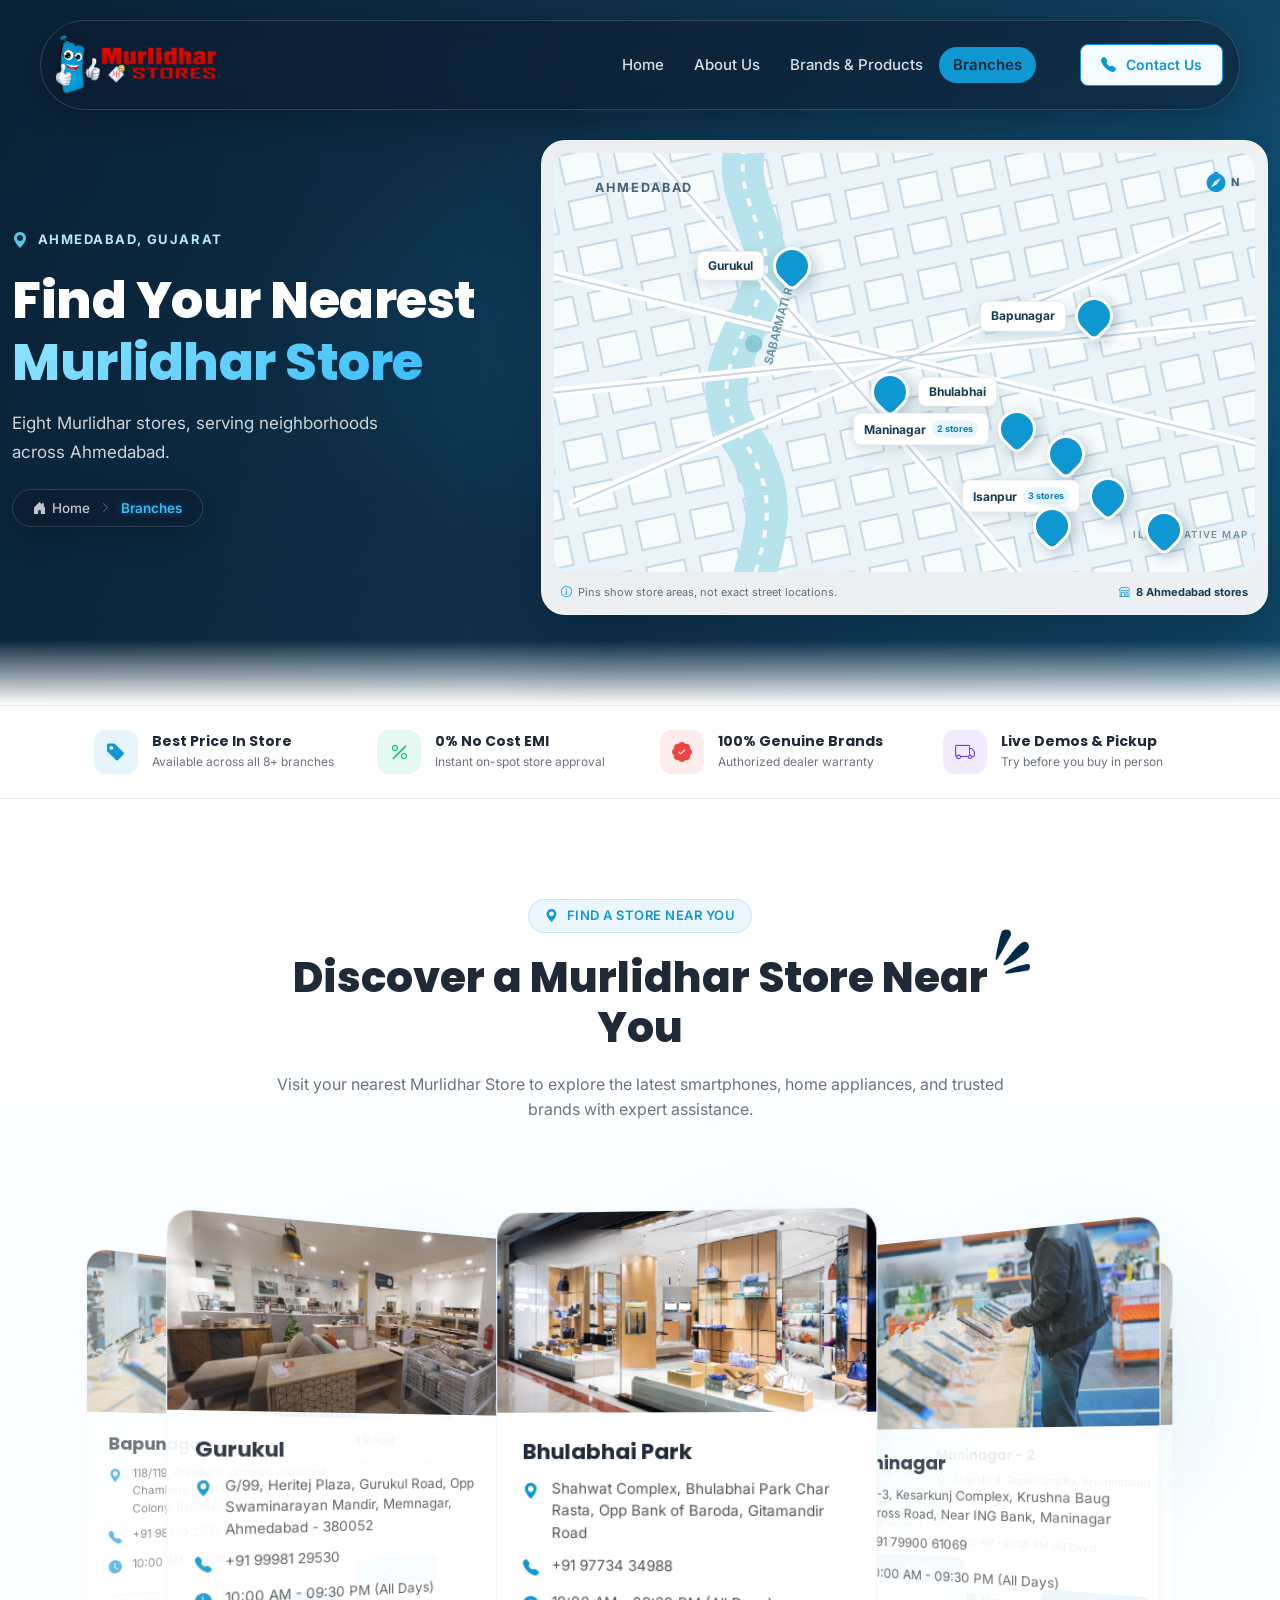
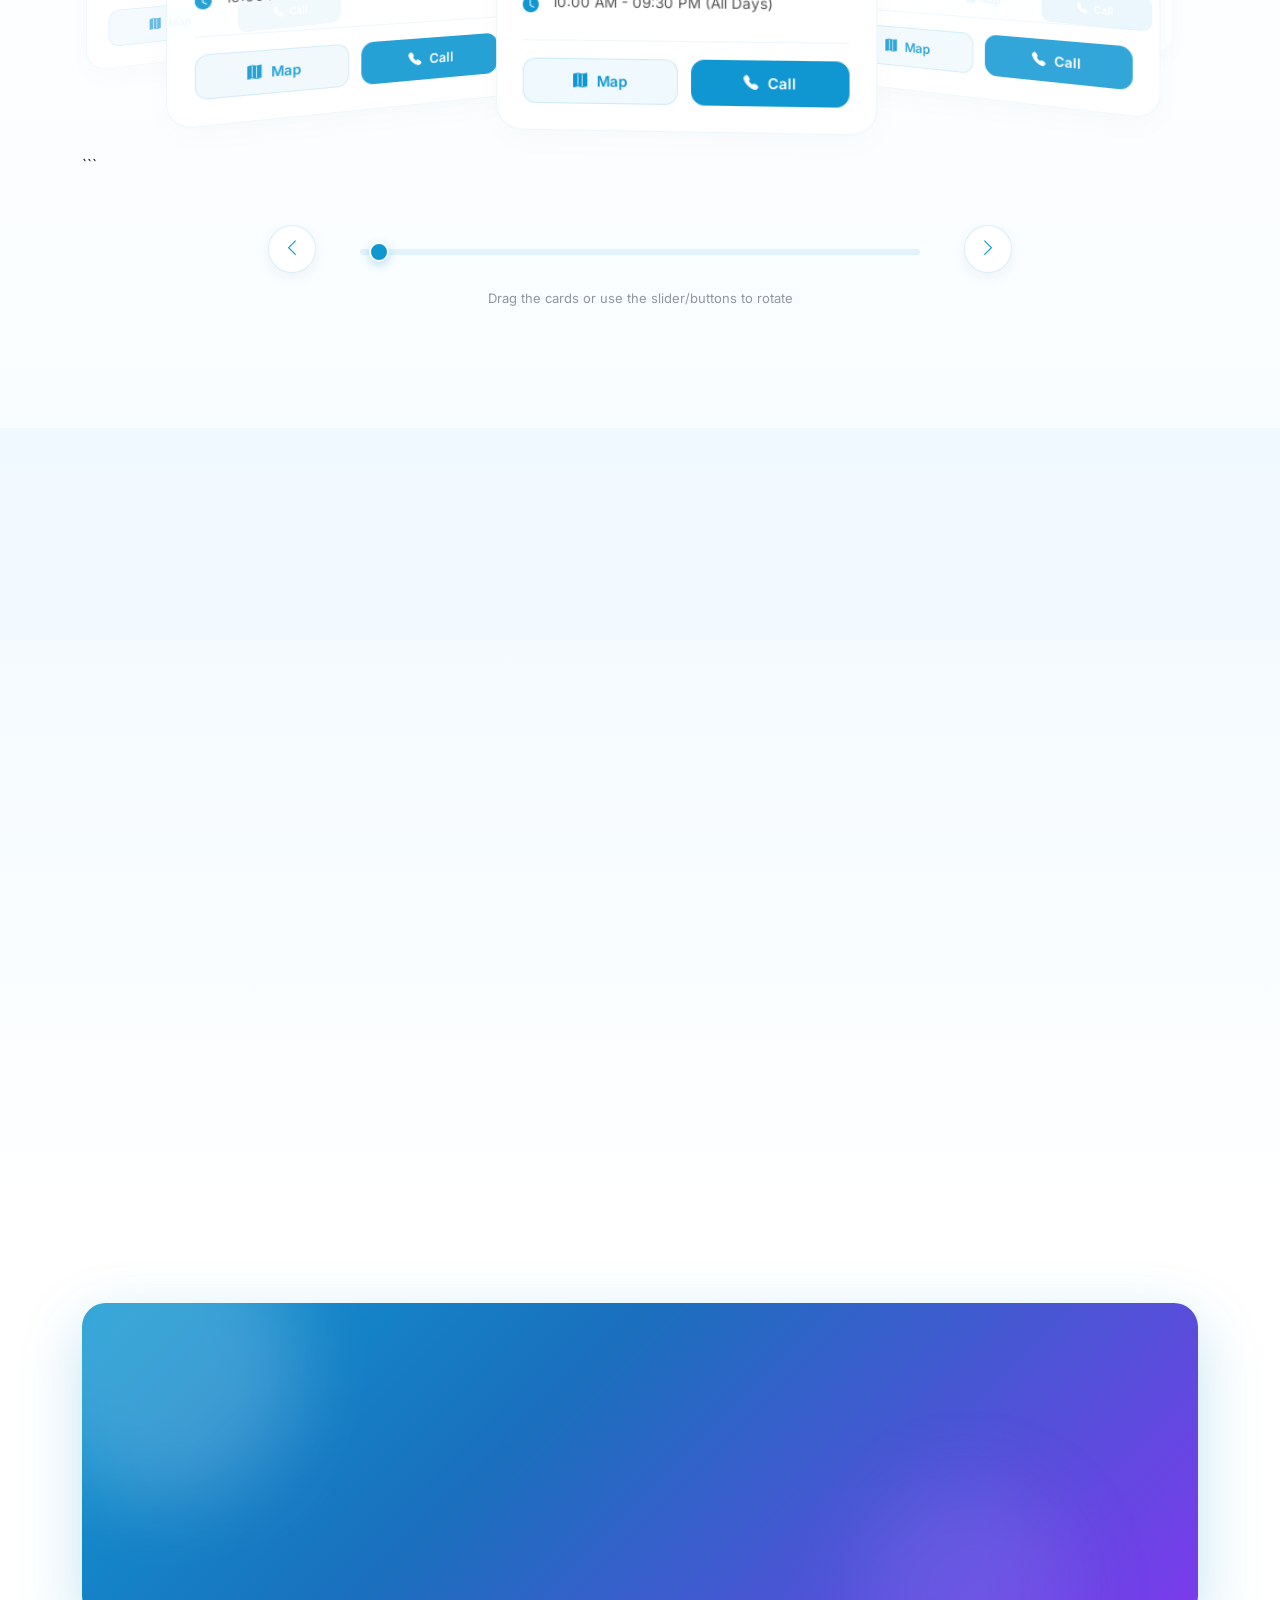
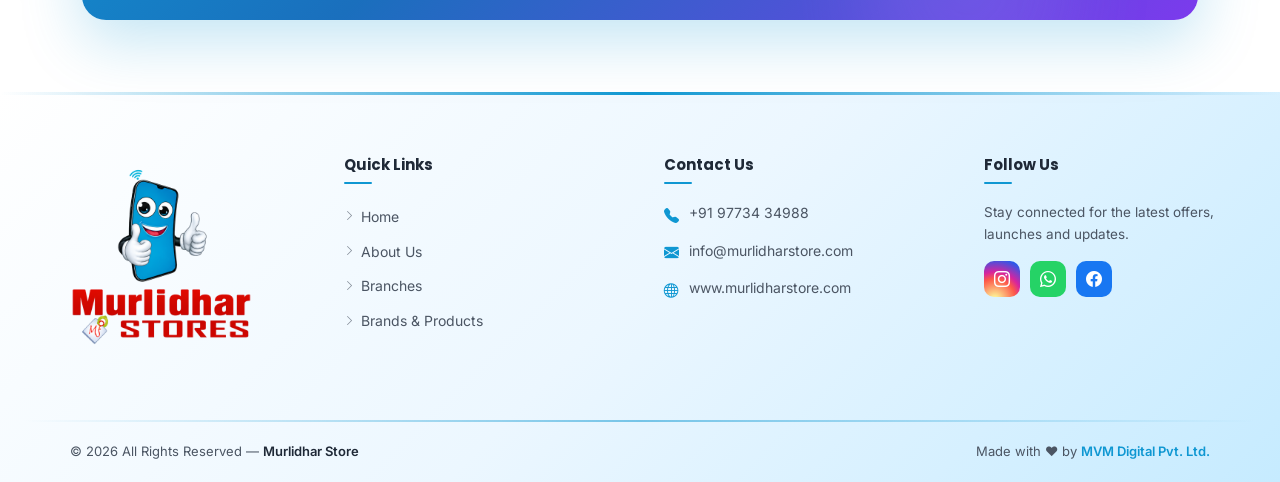
==== branches/index.html @ 2ed7b481 "first commit" ====
<!doctype html>
<html lang="en">

<head>
    <meta charset="UTF-8" />
    <meta name="viewport" content="width=device-width, initial-scale=1.0" />
    <title>Our Store Branches – Murlidhar Store</title>
    <!-- Favicon -->
    <link rel="icon" type="image/png" href="../assets/img/ms-favicon-s.png" />
    <!-- Bootstrap 5 CSS -->
    <link rel="stylesheet" href="https://cdn.jsdelivr.net/npm/bootstrap@5.3.3/dist/css/bootstrap.min.css" />
    <!-- Bootstrap Icons -->
    <link rel="stylesheet" href="https://cdn.jsdelivr.net/npm/bootstrap-icons@1.11.3/font/bootstrap-icons.min.css" />
    <!-- Google Fonts -->
    <link rel="preconnect" href="https://fonts.googleapis.com" />
    <link rel="preconnect" href="https://fonts.gstatic.com" crossorigin />
    <link rel="stylesheet"
        href="https://fonts.googleapis.com/css2?family=Inter:wght@400;500;600;700&family=Poppins:wght@600;700;800&display=swap" />
    <!-- Custom Styles -->
    <link rel="stylesheet" href="../assets/css/style.css" />
</head>

<body class="branches-page">
    <!-- ========================================================
        MAIN NAVIGATION
    ======================================================== -->
    <nav class="main-nav" aria-label="Main navigation">
        <div class="main-nav__pill">
            <div class="main-nav__inner">
                <!-- Logo -->
                <a class="main-nav__brand logo-fade-up" href="../home/index.html">
                    <img src="../assets/img/ms-logo-h-cbg.png" alt="Murlidhar Store" class="main-nav__logo" />
                </a>
                <!-- Hamburger toggle (mobile) -->
                <button class="main-nav__toggler" type="button" data-bs-toggle="collapse" data-bs-target="#mainNavMenu"
                    aria-controls="mainNavMenu" aria-expanded="false" aria-label="Toggle navigation">
                    <i class="bi bi-list"></i>
                </button>
                <!-- Nav Links + Button -->
                <div class="collapse navbar-collapse main-nav__collapse" id="mainNavMenu">
                    <ul class="navbar-nav main-nav__menu">
                        <li class="nav-item">
                            <a class="nav-link main-nav__link" href="../home/index.html">Home</a>
                        </li>
                        <li class="nav-item">
                            <a class="nav-link main-nav__link" href="../about-us/index.html">About Us</a>
                        </li>
                        <li class="nav-item">
                            <a class="nav-link main-nav__link" href="../brands-&-products/index.html">Brands &amp;
                                Products</a>
                        </li>
                        <li class="nav-item">
                            <a class="nav-link main-nav__link active" aria-current="page" href="index.html">Branches</a>
                        </li>
                    </ul>
                    <button class="ms-contact-btn" type="button" onclick="window.location.href='#contact-us'">
                        <i class="bi bi-telephone-fill ms-contact-btn__icon" aria-hidden="true"></i>
                        <span class="ms-contact-btn__text-wrap">
                            <span class="ms-contact-btn__text-default">Contact Us</span>
                            <span class="ms-contact-btn__text-hover">Call Now</span>
                        </span>
                    </button>
                </div>
            </div>
        </div>
    </nav>

    <main>
        <!-- ========================================================
             BRANCHES HERO WITH AHMEDABAD STORE-AREA MAP
        ======================================================== -->
        <section class="page-hero page-hero--branches">
            <div class="container page-hero__container">
                <div class="branches-hero-layout">
                    <div class="branches-hero__content">
                        <span class="branches-hero__eyebrow"><i class="bi bi-geo-alt-fill"></i> Ahmedabad, Gujarat</span>
                        <h1 class="page-hero__title anim-fade-up">
                            Find Your Nearest<br><span class="page-hero__title-highlight">Murlidhar Store</span>
                        </h1>
                        <p class="branches-hero__subtitle">
                            Eight Murlidhar stores, serving neighborhoods across Ahmedabad.
                        </p>
                        <nav aria-label="breadcrumb" class="page-hero__breadcrumb-nav anim-fade-up">
                            <ol class="page-hero__breadcrumb">
                                <li class="page-hero__breadcrumb-item">
                                    <a href="../home/index.html"><i class="bi bi-house-door-fill"></i> Home</a>
                                </li>
                                <li class="page-hero__breadcrumb-separator">
                                    <i class="bi bi-chevron-right"></i>
                                </li>
                                <li class="page-hero__breadcrumb-item active" aria-current="page">
                                    Branches
                                </li>
                            </ol>
                        </nav>
                    </div>

                    <figure class="branches-map" aria-labelledby="branches-map-caption">
                        <div class="branches-map__canvas">
                            <svg class="branches-map__art" viewBox="0 0 720 430" role="img"
                                aria-label="Illustrative street map of Ahmedabad with the Sabarmati River and Murlidhar store-area markers">
                                <defs>
                                    <pattern id="branches-map-blocks" width="56" height="48" patternUnits="userSpaceOnUse"
                                        patternTransform="rotate(-12)">
                                        <path d="M4 4h40v30H4z" fill="#fff" fill-opacity=".7"
                                            stroke="#bfd3e2" stroke-width="2" />
                                    </pattern>
                                </defs>
                                <rect width="720" height="430" rx="22" fill="#eaf4f8" />
                                <path d="M0 0h720v430H0z" fill="url(#branches-map-blocks)" opacity=".88" />
                                <path d="M201 -24c-28 75 36 106 11 168s-53 96-20 147 35 83 7 163"
                                    fill="none" stroke="#b7e3ec" stroke-width="43" />
                                <path d="M201 -24c-28 75 36 106 11 168s-53 96-20 147 35 83 7 163"
                                    fill="none" stroke="#fff" stroke-width="4" stroke-dasharray="8 10" />
                                <path d="M-18 120 743 306M20 360 684 72M93 -10l396 456M-20 248 740 170"
                                    fill="none" stroke="#fff" stroke-width="10" stroke-linecap="round" />
                                <path d="M-18 120 743 306M20 360 684 72M93 -10l396 456M-20 248 740 170"
                                    fill="none" stroke="#c7d8e4" stroke-width="2" stroke-linecap="round" />
                                <circle cx="205" cy="196" r="9" fill="#8bc9d6" />
                                <text x="42" y="40" fill="#42647a" font-size="13" font-weight="700"
                                    letter-spacing="2">AHMEDABAD</text>
                                <text x="224" y="218" fill="#5f94a2" font-size="12" font-weight="600"
                                    transform="rotate(-75 224 218)">SABARMATI RIVER</text>
                                <text x="595" y="395" fill="#7690a2" font-size="10" font-weight="600"
                                    letter-spacing="1.5">ILLUSTRATIVE MAP</text>
                            </svg>
                            <span class="branches-map__north" aria-hidden="true"><i class="bi bi-compass-fill"></i> N</span>

                            <a class="branches-map__marker branches-map__marker--label-left" href="#our-branches"
                                data-branch-index="7" style="--pin-x: 34%; --pin-y: 27%;"
                                aria-label="Gurukul area: view Murlidhar branch">
                                <span class="branches-map__pin"><i class="bi bi-shop-window-fill"></i></span>
                                <span class="branches-map__label">Gurukul</span>
                            </a>
                            <a class="branches-map__marker branches-map__marker--label-left" href="#our-branches"
                                data-branch-index="6" style="--pin-x: 77%; --pin-y: 39%;"
                                aria-label="Bapunagar area: view Murlidhar branch">
                                <span class="branches-map__pin"><i class="bi bi-shop-window-fill"></i></span>
                                <span class="branches-map__label">Bapunagar</span>
                            </a>
                            <a class="branches-map__marker" href="#our-branches" data-branch-index="0"
                                style="--pin-x: 48%; --pin-y: 57%;"
                                aria-label="Bhulabhai area: view Murlidhar branch">
                                <span class="branches-map__pin"><i class="bi bi-shop-window-fill"></i></span>
                                <span class="branches-map__label">Bhulabhai</span>
                            </a>
                            <a class="branches-map__marker branches-map__marker--label-left" href="#our-branches"
                                data-branch-index="1" style="--pin-x: 66%; --pin-y: 66%;"
                                aria-label="Maninagar - 2: view branch details">
                                <span class="branches-map__pin"><i class="bi bi-shop-window-fill"></i></span>
                                <span class="branches-map__label">Maninagar <b>2 stores</b></span>
                            </a>
                            <a class="branches-map__marker branches-map__marker--icon-only" href="#our-branches"
                                data-branch-index="2" style="--pin-x: 73%; --pin-y: 72%;"
                                aria-label="Maninagar - 1: view branch details">
                                <span class="branches-map__pin"><i class="bi bi-shop-window-fill"></i></span>
                                <span class="branches-map__label">Maninagar - 1</span>
                            </a>
                            <a class="branches-map__marker branches-map__marker--label-left" href="#our-branches"
                                data-branch-index="3" style="--pin-x: 79%; --pin-y: 82%;"
                                aria-label="Isanpur - 3: view branch details">
                                <span class="branches-map__pin"><i class="bi bi-shop-window-fill"></i></span>
                                <span class="branches-map__label">Isanpur <b>3 stores</b></span>
                            </a>
                            <a class="branches-map__marker branches-map__marker--icon-only" href="#our-branches"
                                data-branch-index="4" style="--pin-x: 71%; --pin-y: 89%;"
                                aria-label="Isanpur - 2: view branch details">
                                <span class="branches-map__pin"><i class="bi bi-shop-window-fill"></i></span>
                                <span class="branches-map__label">Isanpur - 2</span>
                            </a>
                            <a class="branches-map__marker branches-map__marker--icon-only" href="#our-branches"
                                data-branch-index="5" style="--pin-x: 87%; --pin-y: 90%;"
                                aria-label="Isanpur - 1: view branch details">
                                <span class="branches-map__pin"><i class="bi bi-shop-window-fill"></i></span>
                                <span class="branches-map__label">Isanpur - 1</span>
                            </a>
                        </div>
                        <figcaption class="branches-map__caption" id="branches-map-caption">
                            <span><i class="bi bi-info-circle"></i> Pins show store areas, not exact street locations.</span>
                            <span class="branches-map__count"><i class="bi bi-shop"></i> 8 Ahmedabad stores</span>
                        </figcaption>
                    </figure>
                </div>
            </div>
        </section>

        <!-- Kohinoor-style Trust & Store Advantage Bar -->
        <section class="ms-trust-bar" aria-label="Murlidhar Store Advantages">
            <div class="container">
                <div class="ms-trust-bar__grid">
                    <div class="ms-trust-bar__item">
                        <div class="ms-trust-bar__icon-wrap"><i class="bi bi-tag-fill"></i></div>
                        <div class="ms-trust-bar__content">
                            <h4 class="ms-trust-bar__title">Best Price In Store</h4>
                            <p class="ms-trust-bar__sub">Available across all 8+ branches</p>
                        </div>
                    </div>
                    <div class="ms-trust-bar__item">
                        <div class="ms-trust-bar__icon-wrap"><i class="bi bi-percent"></i></div>
                        <div class="ms-trust-bar__content">
                            <h4 class="ms-trust-bar__title">0% No Cost EMI</h4>
                            <p class="ms-trust-bar__sub">Instant on-spot store approval</p>
                        </div>
                    </div>
                    <div class="ms-trust-bar__item">
                        <div class="ms-trust-bar__icon-wrap"><i class="bi bi-patch-check-fill"></i></div>
                        <div class="ms-trust-bar__content">
                            <h4 class="ms-trust-bar__title">100% Genuine Brands</h4>
                            <p class="ms-trust-bar__sub">Authorized dealer warranty</p>
                        </div>
                    </div>
                    <div class="ms-trust-bar__item">
                        <div class="ms-trust-bar__icon-wrap"><i class="bi bi-truck"></i></div>
                        <div class="ms-trust-bar__content">
                            <h4 class="ms-trust-bar__title">Live Demos &amp; Pickup</h4>
                            <p class="ms-trust-bar__sub">Try before you buy in person</p>
                        </div>
                    </div>
                </div>
            </div>
        </section>

        <!-- ========================================================
             BRANCHES LIST SHOWCASE SECTION
        ======================================================== -->
        <section class="branches-section" id="our-branches">
            <div class="container">
                <!-- Section Header -->
                <div class="branches-header anim-fade-up">
                    <span class="branches-header__badge">
                        <i class="bi bi-geo-alt-fill"></i>
                        Find a Store Near You
                    </span>
                    <h2 class="branches-header__title">
                        Discover a Murlidhar Store Near You
                        <img src="../assets/img/bang-element.png" alt="" class="branches-header__title-decor" />
                    </h2>
                    <p class="branches-header__subtitle">
                        Visit your nearest Murlidhar Store to explore the latest smartphones, home appliances, and
                        trusted brands with expert assistance.
                    </p>
                </div>

                <!-- 3D Curved Carousel Container -->
                
<div class="portfolio-3d-carousel-container">
    <div class="portfolio-3d-carousel-track">

        <!-- Branch 1: Bhulabhai Park -->
        <div class="portfolio-3d-card"
             data-url="https://www.google.com/maps/search/?api=1&query=Shahwat+Complex+Bhulabhai+Park+Char+Rasta+Opp+Bank+of+Baroda+Gitamandir+Road+Ahmedabad">

            <div class="portfolio-3d-card__glow"></div>
            <div class="branch-card">
                <div class="branch-card__img-wrap">
                    <span class="branch-card__badge">Main Showroom</span>
                    <img src="../assets/img/store1.png"
                         alt="Bhulabhai Park Store"
                         class="branch-card__img" loading="lazy">
                </div>

                <div class="branch-card__content">
                    <h3 class="branch-card__title">Bhulabhai Park</h3>

                    <div class="branch-card__details">
                        <div class="branch-card__detail-item">
                            <i class="bi bi-geo-alt-fill"></i>
                            <span>Shahwat Complex, Bhulabhai Park Char Rasta, Opp Bank of Baroda, Gitamandir Road</span>
                        </div>
                        <div class="branch-card__detail-item">
                            <i class="bi bi-telephone-fill"></i>
                            <span>+91 97734 34988
                            </span>
                        </div>
                        <div class="branch-card__detail-item">
                            <i class="bi bi-clock-fill"></i>
                            <span>10:00 AM - 09:30 PM (All Days)</span>
                        </div>
                    </div>

                    <div class="branch-card__actions">
                        <a href="https://www.google.com/maps/search/?api=1&query=Shahwat+Complex+Bhulabhai+Park+Char+Rasta+Opp+Bank+of+Baroda+Gitamandir+Road+Ahmedabad"
                           target="_blank" rel="noopener"
                           class="branch-card__btn branch-card__btn--secondary">
                            <i class="bi bi-map-fill"></i> Map
                        </a>
                        <a href="tel:+91977343988"
                           class="branch-card__btn branch-card__btn--primary">
                            <i class="bi bi-telephone-fill"></i> Call
                        </a>
                    </div>
                </div>
            </div>
        </div>

        <!-- Branch 2: Maninagar -->
        <div class="portfolio-3d-card"
             data-url="https://www.google.com/maps/search/?api=1&query=G-3+Kesarkunj+Complex+Krushna+Baug+Cross+Road+Near+ING+Bank+Maninagar+Ahmedabad">

            <div class="portfolio-3d-card__glow"></div>
            <div class="branch-card">
                <div class="branch-card__img-wrap">
                    <span class="branch-card__badge">Experience Center</span>
                    <img src="../assets/img/store2.png"
                         alt="Maninagar Store"
                         class="branch-card__img" loading="lazy">
                </div>

                <div class="branch-card__content">
                    <h3 class="branch-card__title">Maninagar</h3>

                    <div class="branch-card__details">
                        <div class="branch-card__detail-item">
                            <i class="bi bi-geo-alt-fill"></i>
                            <span>G-3, Kesarkunj Complex, Krushna Baug Cross Road, Near ING Bank, Maninagar</span>
                        </div>
                        <div class="branch-card__detail-item">
                            <i class="bi bi-telephone-fill"></i>
                            <span>+91 79900 61069</span>
                        </div>
                        <div class="branch-card__detail-item">
                            <i class="bi bi-clock-fill"></i>
                            <span>10:00 AM - 09:30 PM (All Days)</span>
                        </div>
                    </div>

                    <div class="branch-card__actions">
                        <a href="https://www.google.com/maps/search/?api=1&query=G-3+Kesarkunj+Complex+Krushna+Baug+Cross+Road+Near+ING+Bank+Maninagar+Ahmedabad"
                           target="_blank" rel="noopener"
                           class="branch-card__btn branch-card__btn--secondary">
                            <i class="bi bi-map-fill"></i> Map
                        </a>
                        <a href="tel:+917990061069"
                           class="branch-card__btn branch-card__btn--primary">
                            <i class="bi bi-telephone-fill"></i> Call
                        </a>
                    </div>
                </div>
            </div>
        </div>

        <!-- Branch 3: Maninagar 2 -->
        <div class="portfolio-3d-card"
             data-url="https://www.google.com/maps/search/?api=1&query=Shop+No+4+Gopal+Complex+Krushnabaug+Char+Rasta+Amaninagar+Ahmedabad">

            <div class="portfolio-3d-card__glow"></div>
            <div class="branch-card">
                <div class="branch-card__img-wrap">
                    <span class="branch-card__badge">Smart Lounge</span>
                    <img src="../assets/img/store3.png"
                         alt="Maninagar 2 Store"
                         class="branch-card__img" loading="lazy">
                </div>

                <div class="branch-card__content">
                    <h3 class="branch-card__title">Maninagar - 2</h3>

                    <div class="branch-card__details">
                        <div class="branch-card__detail-item">
                            <i class="bi bi-geo-alt-fill"></i>
                            <span>Shop No. 4, Gopal Complex, Krushnabaug Char Rasta, Amaninagar</span>
                        </div>
                        <div class="branch-card__detail-item">
                            <i class="bi bi-telephone-fill"></i>
                            <span>+91 79900 61069</span>
                        </div>
                        <div class="branch-card__detail-item">
                            <i class="bi bi-clock-fill"></i>
                            <span>10:00 AM - 09:30 PM (All Days)</span>
                        </div>
                    </div>

                    <div class="branch-card__actions">
                        <a href="https://www.google.com/maps/search/?api=1&query=Shop+No+4+Gopal+Complex+Krushnabaug+Char+Rasta+Amaninagar+Ahmedabad"
                           target="_blank" rel="noopener"
                           class="branch-card__btn branch-card__btn--secondary">
                            <i class="bi bi-map-fill"></i> Map
                        </a>
                        <a href="tel:+917990061069"
                           class="branch-card__btn branch-card__btn--primary">
                            <i class="bi bi-telephone-fill"></i> Call
                        </a>
                    </div>
                </div>
            </div>
        </div>

        <!-- Branch 4: Isanpur -->
        <div class="portfolio-3d-card"
             data-url="https://www.google.com/maps/search/?api=1&query=U-G1%2F2+Sun+Complex+Opp+Lotus+School+Viratnagar+Bus+Stop+Govindvadi+Isanpur+Ahmedabad">

            <div class="portfolio-3d-card__glow"></div>
            <div class="branch-card">
                <div class="branch-card__img-wrap">
                    <span class="branch-card__badge">Mega Showroom</span>
                    <img src="../assets/img/store4.png"
                         alt="Isanpur Store"
                         class="branch-card__img" loading="lazy">
                </div>

                <div class="branch-card__content">
                    <h3 class="branch-card__title">Isanpur</h3>

                    <div class="branch-card__details">
                        <div class="branch-card__detail-item">
                            <i class="bi bi-geo-alt-fill"></i>
                            <span>U-G1/2, Sun Complex, Opp Lotus School, Viratnagar Bus Stop, Near Govindvadi, Isanpur</span>
                        </div>
                        <div class="branch-card__detail-item">
                            <i class="bi bi-telephone-fill"></i>
                            <span>+91 98982 31888</span>
                        </div>
                        <div class="branch-card__detail-item">
                            <i class="bi bi-clock-fill"></i>
                            <span>10:00 AM - 09:30 PM (All Days)</span>
                        </div>
                    </div>

                    <div class="branch-card__actions">
                        <a href="https://www.google.com/maps/search/?api=1&query=U-G1%2F2+Sun+Complex+Opp+Lotus+School+Viratnagar+Bus+Stop+Govindvadi+Isanpur+Ahmedabad"
                           target="_blank" rel="noopener"
                           class="branch-card__btn branch-card__btn--secondary">
                            <i class="bi bi-map-fill"></i> Map
                        </a>
                        <a href="tel:+919898231888"
                           class="branch-card__btn branch-card__btn--primary">
                            <i class="bi bi-telephone-fill"></i> Call
                        </a>
                    </div>
                </div>
            </div>
        </div>

        <!-- Branch 5: Isanpur 2 -->
        <div class="portfolio-3d-card"
             data-url="https://www.google.com/maps/search/?api=1&query=2-3+Shree+Radha+Krishna+Co-Op+Housing+Society+Opp+Isanpur+Post+Office+Isanpur+Ahmedabad">

            <div class="portfolio-3d-card__glow"></div>
            <div class="branch-card">
                <div class="branch-card__img-wrap">
                    <span class="branch-card__badge">Appliance Zone</span>
                    <img src="../assets/img/store5.png"
                         alt="Isanpur 2 Store"
                         class="branch-card__img" loading="lazy">
                </div>

                <div class="branch-card__content">
                    <h3 class="branch-card__title">Isanpur - 2</h3>

                    <div class="branch-card__details">
                        <div class="branch-card__detail-item">
                            <i class="bi bi-geo-alt-fill"></i>
                            <span>2-3, Shree Radha Krishna Co-Op. Housing Society Ltd., Opp Isanpur Post Office, Isanpur</span>
                        </div>
                        <div class="branch-card__detail-item">
                            <i class="bi bi-telephone-fill"></i>
                            <span>+91 82005 18087</span>
                        </div>
                        <div class="branch-card__detail-item">
                            <i class="bi bi-clock-fill"></i>
                            <span>10:00 AM - 09:30 PM (All Days)</span>
                        </div>
                    </div>

                    <div class="branch-card__actions">
                        <a href="https://www.google.com/maps/search/?api=1&query=2-3+Shree+Radha+Krishna+Co-Op+Housing+Society+Opp+Isanpur+Post+Office+Isanpur+Ahmedabad"
                           target="_blank" rel="noopener"
                           class="branch-card__btn branch-card__btn--secondary">
                            <i class="bi bi-map-fill"></i> Map
                        </a>
                        <a href="tel:+918200518087"
                           class="branch-card__btn branch-card__btn--primary">
                            <i class="bi bi-telephone-fill"></i> Call
                        </a>
                    </div>
                </div>
            </div>
        </div>

        <!-- Branch 6: Isanpur Vatva Road -->
        <div class="portfolio-3d-card"
             data-url="https://www.google.com/maps/search/?api=1&query=Dharambhumi+Shopping+Center+2-4+New+Vatva+Road+Jethabhai+Vav+Isanpur+Ahmedabad+382443">

            <div class="portfolio-3d-card__glow"></div>
            <div class="branch-card">
                <div class="branch-card__img-wrap">
                    <span class="branch-card__badge">Smart Showroom</span>
                    <img src="../assets/img/store1.png"
                         alt="Isanpur Vatva Road Store"
                         class="branch-card__img" loading="lazy">
                </div>

                <div class="branch-card__content">
                    <h3 class="branch-card__title">Isanpur - Vatva Road</h3>

                    <div class="branch-card__details">
                        <div class="branch-card__detail-item">
                            <i class="bi bi-geo-alt-fill"></i>
                            <span>Dharambhumi Shopping Center, 2-4 New Vatva Road, Jethabhai Vav, Isanpur, Ahmedabad - 382443</span>
                        </div>
                        <div class="branch-card__detail-item">
                            <i class="bi bi-telephone-fill"></i>
                            <span>+91 82005 21248</span>
                        </div>
                        <div class="branch-card__detail-item">
                            <i class="bi bi-clock-fill"></i>
                            <span>10:00 AM - 09:30 PM (All Days)</span>
                        </div>
                    </div>

                    <div class="branch-card__actions">
                        <a href="https://www.google.com/maps/search/?api=1&query=Dharambhumi+Shopping+Center+2-4+New+Vatva+Road+Jethabhai+Vav+Isanpur+Ahmedabad+382443"
                           target="_blank" rel="noopener"
                           class="branch-card__btn branch-card__btn--secondary">
                            <i class="bi bi-map-fill"></i> Map
                        </a>
                        <a href="tel:+918200521248"
                           class="branch-card__btn branch-card__btn--primary">
                            <i class="bi bi-telephone-fill"></i> Call
                        </a>
                    </div>
                </div>
            </div>
        </div>

        <!-- Branch 7: Bapunagar -->
        <div class="portfolio-3d-card"
             data-url="https://www.google.com/maps/search/?api=1&query=118%2F119+Prarthana+Complex+Opp+Dinesh+Chambers+Near+Kakadiya+Hospital+India+Colony+Bapunagar+Ahmedabad">

            <div class="portfolio-3d-card__glow"></div>
            <div class="branch-card">
                <div class="branch-card__img-wrap">
                    <span class="branch-card__badge">Premium Center</span>
                    <img src="../assets/img/store2.png"
                         alt="Bapunagar Store"
                         class="branch-card__img" loading="lazy">
                </div>

                <div class="branch-card__content">
                    <h3 class="branch-card__title">Bapunagar</h3>

                    <div class="branch-card__details">
                        <div class="branch-card__detail-item">
                            <i class="bi bi-geo-alt-fill"></i>
                            <span>118/119, Prarthana Complex, Opp Dinesh Chambers, Near Kakadiya Hospital, India Colony, Bapunagar, Ahmedabad</span>
                        </div>
                        <div class="branch-card__detail-item">
                            <i class="bi bi-telephone-fill"></i>
                            <span>+91 98980 21919</span>
                        </div>
                        <div class="branch-card__detail-item">
                            <i class="bi bi-clock-fill"></i>
                            <span>10:00 AM - 09:30 PM (All Days)</span>
                        </div>
                    </div>

                    <div class="branch-card__actions">
                        <a href="https://www.google.com/maps/search/?api=1&query=118%2F119+Prarthana+Complex+Opp+Dinesh+Chambers+Near+Kakadiya+Hospital+India+Colony+Bapunagar+Ahmedabad"
                           target="_blank" rel="noopener"
                           class="branch-card__btn branch-card__btn--secondary">
                            <i class="bi bi-map-fill"></i> Map
                        </a>
                        <a href="tel:+919898021919"
                           class="branch-card__btn branch-card__btn--primary">
                            <i class="bi bi-telephone-fill"></i> Call
                        </a>
                    </div>
                </div>
            </div>
        </div>

        <!-- Branch 8: Gurukul -->
        <div class="portfolio-3d-card"
             data-url="https://www.google.com/maps/search/?api=1&query=G%2F99+Heritej+Plaza+Gurukul+Road+Opp+Swaminarayan+Mandir+Memnagar+Ahmedabad+380052">

            <div class="portfolio-3d-card__glow"></div>
            <div class="branch-card">
                <div class="branch-card__img-wrap">
                    <span class="branch-card__badge">Digital Zone</span>
                    <img src="../assets/img/store3.png"
                         alt="Gurukul Store"
                         class="branch-card__img" loading="lazy">
                </div>

                <div class="branch-card__content">
                    <h3 class="branch-card__title">Gurukul</h3>

                    <div class="branch-card__details">
                        <div class="branch-card__detail-item">
                            <i class="bi bi-geo-alt-fill"></i>
                            <span>G/99, Heritej Plaza, Gurukul Road, Opp Swaminarayan Mandir, Memnagar, Ahmedabad - 380052</span>
                        </div>
                        <div class="branch-card__detail-item">
                            <i class="bi bi-telephone-fill"></i>
                            <span>+91 99981 29530</span>
                        </div>
                        <div class="branch-card__detail-item">
                            <i class="bi bi-clock-fill"></i>
                            <span>10:00 AM - 09:30 PM (All Days)</span>
                        </div>
                    </div>

                    <div class="branch-card__actions">
                        <a href="https://www.google.com/maps/search/?api=1&query=G%2F99+Heritej+Plaza+Gurukul+Road+Opp+Swaminarayan+Mandir+Memnagar+Ahmedabad+380052"
                           target="_blank" rel="noopener"
                           class="branch-card__btn branch-card__btn--secondary">
                            <i class="bi bi-map-fill"></i> Map
                        </a>
                        <a href="tel:+919998129530"
                           class="branch-card__btn branch-card__btn--primary">
                            <i class="bi bi-telephone-fill"></i> Call
                        </a>
                    </div>
                </div>
            </div>
        </div>

    </div>
</div>
```

                <!-- Carousel Controls -->
                <div class="portfolio-3d-controls mt-5 animate-fade-in-up">
                    <div class="d-flex align-items-center justify-content-center gap-4 w-100 px-3">
                        <button class="portfolio-3d-nav-btn" id="prevBtn" aria-label="Previous Branch">
                            <i class="bi bi-chevron-left"></i>
                        </button>
                        <div class="portfolio-3d-slider-wrapper flex-grow-1">
                            <input type="range" class="portfolio-3d-slider" id="angleSlider" min="0" max="360"
                                value="0">
                        </div>
                        <button class="portfolio-3d-nav-btn" id="nextBtn" aria-label="Next Branch">
                            <i class="bi bi-chevron-right"></i>
                        </button>
                    </div>
                    <span class="text-secondary small opacity-75 mt-3 d-block text-center"
                        style="font-family: var(--ms-font-body); font-size: 13px;">Drag the cards or use the
                        slider/buttons to rotate</span>
                </div>
            </div>
        </section>

        <!-- ========================================================
             CONTACT & INQUIRY SECTION
        ======================================================== -->
        <section class="inquiry-section" id="contact-us">
            <div class="container">
                <div class="row g-5 align-items-center">
                    <!-- Left: Contact Information -->
                    <div class="col-lg-6 anim-fade-left">
                        <div class="inquiry-section__info">
                            <span class="inquiry-section__badge">
                                <i class="bi bi-envelope-fill"></i> Get in Touch
                            </span>
                            <h2 class="inquiry-section__title">
                                Have any Questions? <br>
                                <span class="inquiry-section__title-highlight">We are here to help!</span>
                            </h2>
                            <p class="inquiry-section__desc">
                                Whether you're looking for product availability, special discounts, or need technical
                                guidance, feel free to drop us a message. Our retail experts will reach out to you
                                shortly.
                            </p>

                            <!-- Info Cards -->
                            <div class="inquiry-section__cards-list">
                                <!-- Phone Call Card -->
                                <a href="tel:+919999999999" class="inquiry-card">
                                    <div class="inquiry-card__icon-wrap">
                                        <i class="bi bi-telephone-fill"></i>
                                    </div>
                                    <div class="inquiry-card__content">
                                        <span class="inquiry-card__label">Call Customer Support</span>
                                        <span class="inquiry-card__value">+91 97734 34988</span>
                                    </div>
                                    <div class="inquiry-card__arrow">
                                        <i class="bi bi-arrow-right"></i>
                                    </div>
                                </a>

                                <!-- Email Card -->
                                <a href="mailto:support@murlidharstore.com" class="inquiry-card">
                                    <div class="inquiry-card__icon-wrap">
                                        <i class="bi bi-envelope-at-fill"></i>
                                    </div>
                                    <div class="inquiry-card__content">
                                        <span class="inquiry-card__label">Email Us Directly</span>
                                        <span class="inquiry-card__value">support@murlidharstore.com</span>
                                    </div>
                                    <div class="inquiry-card__arrow">
                                        <i class="bi bi-arrow-right"></i>
                                    </div>
                                </a>

                                <!-- Availability Card -->
                                <div class="inquiry-card inquiry-card--static">
                                    <div class="inquiry-card__icon-wrap">
                                        <i class="bi bi-clock-fill"></i>
                                    </div>
                                    <div class="inquiry-card__content">
                                        <span class="inquiry-card__label">Showroom Business Hours</span>
                                        <span class="inquiry-card__value">10:00 AM - 09:30 PM (All Days)</span>
                                    </div>
                                </div>
                            </div>
                        </div>
                    </div>

                    <!-- Right: Modern Glassmorphic Form Card -->
                    <div class="col-lg-6 anim-fade-up">
                        <div class="inquiry-form-card">
                            <div class="inquiry-form-card__header">
                                <h3 class="inquiry-form-card__title">Send a Message</h3>
                                <p class="inquiry-form-card__subtitle">Fill the form below and our team will call you
                                    back.</p>
                            </div>

                            <form action="#" class="inquiry-form"
                                onsubmit="event.preventDefault(); alert('Thank you for reaching out! We will contact you soon.'); this.reset();">
                                <!-- Name Input -->
                                <div class="inquiry-form__group">
                                    <label for="contact-name" class="inquiry-form__label">Full Name</label>
                                    <div class="inquiry-form__input-wrapper">
                                        <i class="bi bi-person inquiry-form__icon"></i>
                                        <input type="text" id="contact-name" class="inquiry-form__input"
                                            placeholder="Enter your full name" required>
                                    </div>
                                </div>

                                <div class="row">
                                    <!-- Number Input -->
                                    <div class="col-md-6 inquiry-form__group">
                                        <label for="contact-phone" class="inquiry-form__label">Phone Number</label>
                                        <div class="inquiry-form__input-wrapper">
                                            <i class="bi bi-telephone inquiry-form__icon"></i>
                                            <input type="tel" id="contact-phone" class="inquiry-form__input"
                                                placeholder="Your phone number" required>
                                        </div>
                                    </div>
                                    <!-- Email Input -->
                                    <div class="col-md-6 inquiry-form__group">
                                        <label for="contact-email" class="inquiry-form__label">Email Address</label>
                                        <div class="inquiry-form__input-wrapper">
                                            <i class="bi bi-envelope inquiry-form__icon"></i>
                                            <input type="email" id="contact-email" class="inquiry-form__input"
                                                placeholder="Your email address" required>
                                        </div>
                                    </div>
                                </div>

                                <!-- Message Input -->
                                <div class="inquiry-form__group">
                                    <label for="contact-message" class="inquiry-form__label">Message</label>
                                    <div class="inquiry-form__input-wrapper">
                                        <i
                                            class="bi bi-chat-left-text inquiry-form__icon inquiry-form__icon--textarea"></i>
                                        <textarea id="contact-message"
                                            class="inquiry-form__input inquiry-form__input--textarea"
                                            placeholder="How can we help you?" rows="4" required></textarea>
                                    </div>
                                </div>

                                <!-- Submit Button -->
                                <button type="submit" class="inquiry-form__submit-btn">
                                    <span class="inquiry-form__btn-text">Submit Inquiry</span>
                                    <i class="bi bi-send-fill inquiry-form__btn-icon"></i>
                                </button>
                            </form>
                        </div>
                    </div>
                </div>
        </section>

       

       
        <!-- ========================================================
             CTA BANNER SECTION
        ======================================================== -->
        <section class="cta-section">
            <div class="container">
                <div class="cta-section__card">
                    <!-- Decorative blobs -->
                    <span class="cta-section__blob cta-section__blob--1" aria-hidden="true"></span>
                    <span class="cta-section__blob cta-section__blob--2" aria-hidden="true"></span>
                    <!-- Left: Text -->
                    <div class="cta-section__text anim-fade-left">
                        <p class="cta-section__eyebrow">
                            <i class="bi bi-stars"></i>
                            Hands-On Demos · Expert Assistance · Easy Finance
                        </p>
                        <h2 class="cta-section__heading">
                            Ready to experience the latest technology?<br>
                            Connect with us today.
                        </h2>
                        <p class="cta-section__sub">
                            Have questions or want to check product stock? Speak directly to our store representative.
                        </p>
                    </div>
                    <!-- Right: CTA -->
                    <div class="cta-section__action anim-fade-up">
                        <a href="../branches/index.html#contact-us"
                            class="hero-section__btn hero-section__btn--primary cta-section__btn">
                            <i class="bi bi-telephone-fill hero-section__btn-icon"></i>
                            <span class="hero-section__btn-wrap">
                                <span class="hero-section__btn-default">Contact Support</span>
                                <span class="hero-section__btn-hover">Call Support</span>
                            </span>
                        </a>
                    </div>
                </div>
            </div>
        </section>
    </main>

    <!-- ========================================================
         FOOTER
    ======================================================== -->
    <footer class="site-footer">
        <div class="container-fluid px-4">
            <!-- Top: 4 columns -->
            <div class="row g-5 site-footer__top">
                <!-- Col 1: Logo + tagline -->
                <div class="col-lg-3 col-md-6 d-flex justify-content-center">
                    <a href="../home/index.html" class="site-footer__logo-link">
                        <img src="../assets/img/ms-logo-s-cbg.png" alt="Murlidhar Store" class="site-footer__logo">
                    </a>
                </div>
                <!-- Col 2: Quick Links -->
                <div class="col-lg-3 col-md-6 col-6">
                    <h4 class="site-footer__heading">Quick Links</h4>
                    <ul class="site-footer__links">
                        <li><a href="../home/index.html" class="site-footer__link"><i
                                    class="bi bi-chevron-right"></i>Home</a></li>
                        <li><a href="../about-us/index.html" class="site-footer__link"><i
                                    class="bi bi-chevron-right"></i>About Us</a></li>
                        <li><a href="index.html" class="site-footer__link"><i
                                    class="bi bi-chevron-right"></i>Branches</a></li>
                        <li><a href="../brands-&-products/index.html" class="site-footer__link"><i
                                    class="bi bi-chevron-right"></i>Brands
                                &amp;
                                Products</a></li>
                    </ul>
                </div>
                <!-- Col 3: Contact Us -->
                <div class="col-lg-3 col-md-6 col-6">
                    <h4 class="site-footer__heading">Contact Us</h4>
                    <ul class="site-footer__contact">
                        <li>
                            <i class="bi bi-telephone-fill"></i>
                            <a href="tel:+91 97734 34988" class="site-footer__link">+91 97734 34988</a>
                        </li>
                        <li>
                            <i class="bi bi-envelope-fill"></i>
                            <a href="mailto:info@murlidharstore.com"
                                class="site-footer__link">info@murlidharstore.com</a>
                        </li>
                        <li>
                            <i class="bi bi-globe"></i>
                            <a href="#" class="site-footer__link">www.murlidharstore.com</a>
                        </li>
                    </ul>
                </div>
                <!-- Col 4: Social Media -->
                <div class="col-lg-3 col-md-6">
                    <h4 class="site-footer__heading">Follow Us</h4>
                    <p class="site-footer__social-desc">Stay connected for the latest offers, launches and updates.</p>
                    <div class="site-footer__socials">
                        <a href="#" class="top-header__social-link top-header__social-link--instagram"
                            aria-label="Instagram" target="_blank" rel="noopener">
                            <i class="bi bi-instagram"></i>
                        </a>
                        <a href="https://wa.me/919773434988?text=Hi%20Murlidhar%20Store" class="top-header__social-link top-header__social-link--whatsapp"
                            aria-label="WhatsApp" target="_blank" rel="noopener">
                            <i class="bi bi-whatsapp"></i>
                        </a>
                        <a href="#" class="top-header__social-link top-header__social-link--facebook"
                            aria-label="Facebook" target="_blank" rel="noopener">
                            <i class="bi bi-facebook"></i>
                        </a>
                        
                    </div>
                </div>
            </div>
            <!-- Divider -->
            <div class="site-footer__divider"></div>
            <!-- Bottom bar -->
            <div class="container site-footer__bottom">
                <p class="site-footer__copy">
                    &copy; 2026 All Rights Reserved — <strong>Murlidhar Store</strong>
                </p>
                <p class="site-footer__credit">
                    Made with <span class="site-footer__heart">❤️</span> by
                    <a href="https://www.mvmdigitals.com/" class="site-footer__credit-link" target="_blank"
                        rel="noopener">MVM Digital Pvt. Ltd.</a>
                </p>
            </div>
        </div>
    </footer>

    <!-- Bootstrap 5 JS Bundle -->
    <script src="https://cdn.jsdelivr.net/npm/bootstrap@5.3.3/dist/js/bootstrap.bundle.min.js"></script>
    <!-- Custom JS -->
    <script src="../assets/js/main.js"></script>

    <!-- 3D Curved Carousel Logic -->
    <script>
        document.addEventListener("DOMContentLoaded", function () {
            const cards = document.querySelectorAll(".portfolio-3d-card");
            const container = document.querySelector(".portfolio-3d-carousel-container");
            const slider = document.getElementById("angleSlider");
            const prevBtn = document.getElementById("prevBtn");
            const nextBtn = document.getElementById("nextBtn");
            if (!cards.length || !container) return;

            let isHovered = false;
            let isDragging = false;
            let startX = 0;
            let currentX = 0;
            let angle = 0; // Current rotation angle in radians
            let targetAngle = 0; // Target angle for smooth interpolation
            const speed = 0.003; // Speed of auto-spin

            document.querySelectorAll(".branches-map__marker").forEach((marker) => {
                marker.addEventListener("click", () => {
                    const branchIndex = Number(marker.dataset.branchIndex);
                    if (!Number.isInteger(branchIndex) || branchIndex < 0 || branchIndex >= cards.length) return;

                    const fullTurn = Math.PI * 2;
                    const desiredAngle = -branchIndex * fullTurn / cards.length;
                    const currentAngle = ((angle % fullTurn) + fullTurn) % fullTurn;
                    const delta = ((desiredAngle - currentAngle + Math.PI) % fullTurn + fullTurn) % fullTurn - Math.PI;
                    targetAngle = angle + delta;
                    isHovered = true;
                    setTimeout(() => { isHovered = false; }, 3000);
                });
            });

            // Setup hover listeners
            container.addEventListener("mouseenter", () => { isHovered = true; });
            container.addEventListener("mouseleave", () => {
                if (!isDragging) isHovered = false;
            });

            // Handle range slider input
            slider.addEventListener("input", (e) => {
                isHovered = true;
                targetAngle = (parseFloat(e.target.value) / 180) * Math.PI;
                angle = targetAngle; // Instant sync
            });

            slider.addEventListener("change", () => {
                isHovered = false;
            });

            // Prev / Next button actions
            prevBtn.addEventListener("click", () => {
                isHovered = true;
                targetAngle -= (2 * Math.PI / cards.length);
                setTimeout(() => { isHovered = false; }, 3000);
            });

            nextBtn.addEventListener("click", () => {
                isHovered = true;
                targetAngle += (2 * Math.PI / cards.length);
                setTimeout(() => { isHovered = false; }, 3000);
            });

            // Mouse and Touch dragging on container
            container.addEventListener("mousedown", dragStart);
            container.addEventListener("touchstart", dragStart, { passive: true });

            window.addEventListener("mousemove", dragMove);
            window.addEventListener("touchmove", dragMove, { passive: false });

            window.addEventListener("mouseup", dragEnd);
            window.addEventListener("touchend", dragEnd);

            function dragStart(e) {
                isDragging = true;
                isHovered = true;
                startX = e.type.includes('touch') ? e.touches[0].clientX : e.clientX;
                currentX = startX;
            }

            function dragMove(e) {
                if (!isDragging) return;

                const clientX = e.type.includes('touch') ? e.touches[0].clientX : e.clientX;
                const deltaX = clientX - currentX;
                currentX = clientX;

                const sensitivity = 0.006;
                targetAngle += deltaX * sensitivity;
                angle = targetAngle; // Direct update

                if (e.cancelable) e.preventDefault();
            }

            function dragEnd() {
                if (!isDragging) return;
                isDragging = false;
                setTimeout(() => {
                    isHovered = false;
                }, 2000);
            }

            function animate() {
                // Autoplay when not interacting
                if (!isHovered && !isDragging) {
                    targetAngle += speed;
                }

                // Smooth LERP interpolation
                angle += (targetAngle - angle) * 0.1;

                // Sync slider value
                let angleDeg = Math.round((angle * 180 / Math.PI) % 360);
                if (angleDeg < 0) angleDeg += 360;
                if (!isDragging && document.activeElement !== slider) {
                    slider.value = angleDeg;
                }

                const width = container.offsetWidth;
                let radius = Math.min(width * 0.38, 480);
                let depthOffset = -60;
                let depthAmplitude = 160;

                if (width <= 480) {
                    radius = Math.min(width * 0.35, 200);
                    depthOffset = -40;
                    depthAmplitude = 100;
                } else if (width <= 768) {
                    radius = Math.min(width * 0.36, 250);
                    depthOffset = -50;
                    depthAmplitude = 120;
                }

                cards.forEach((card, idx) => {
                    const cardAngle = angle + (idx * (2 * Math.PI / cards.length));

                    const x = Math.sin(cardAngle) * radius;
                    const z = Math.cos(cardAngle) * depthAmplitude + depthOffset;

                    const minZ = depthOffset - depthAmplitude;
                    const maxZ = depthOffset + depthAmplitude;
                    const zRange = maxZ - minZ;

                    const scale = ((z - minZ) / zRange) * 0.35 + 0.65; // scales between 0.65 (back) and 1.0 (front)
                    const rotY = -Math.sin(cardAngle) * 45; // rotation Y matches U-curve flow
                    const y = Math.cos(cardAngle) * 12; // vertical offset adjustment

                    const opacity = ((z - minZ) / zRange) * 0.8 + 0.2; // ranges from 0.2 to 1.0

                    card.style.transform = `translate3d(${x}px, ${y}px, ${z}px) rotateY(${rotY}deg) scale(${scale})`;
                    card.style.opacity = opacity;
                    card.style.zIndex = Math.round(z + 500);

                    if (opacity < 0.45) {
                        card.style.pointerEvents = "none";
                    } else {
                        card.style.pointerEvents = "auto";
                    }
                });

                requestAnimationFrame(animate);
            }

            animate();

            // Click to redirect (only if not clicking a button/link itself)
            cards.forEach(card => {
                card.addEventListener("click", (e) => {
                    if (e.target.tagName !== 'A' && !e.target.closest('a')) {
                        const url = card.getAttribute("data-url");
                        if (url) window.open(url, "_blank");
                    }
                });
            });
        });
    </script>
</body>

</html>
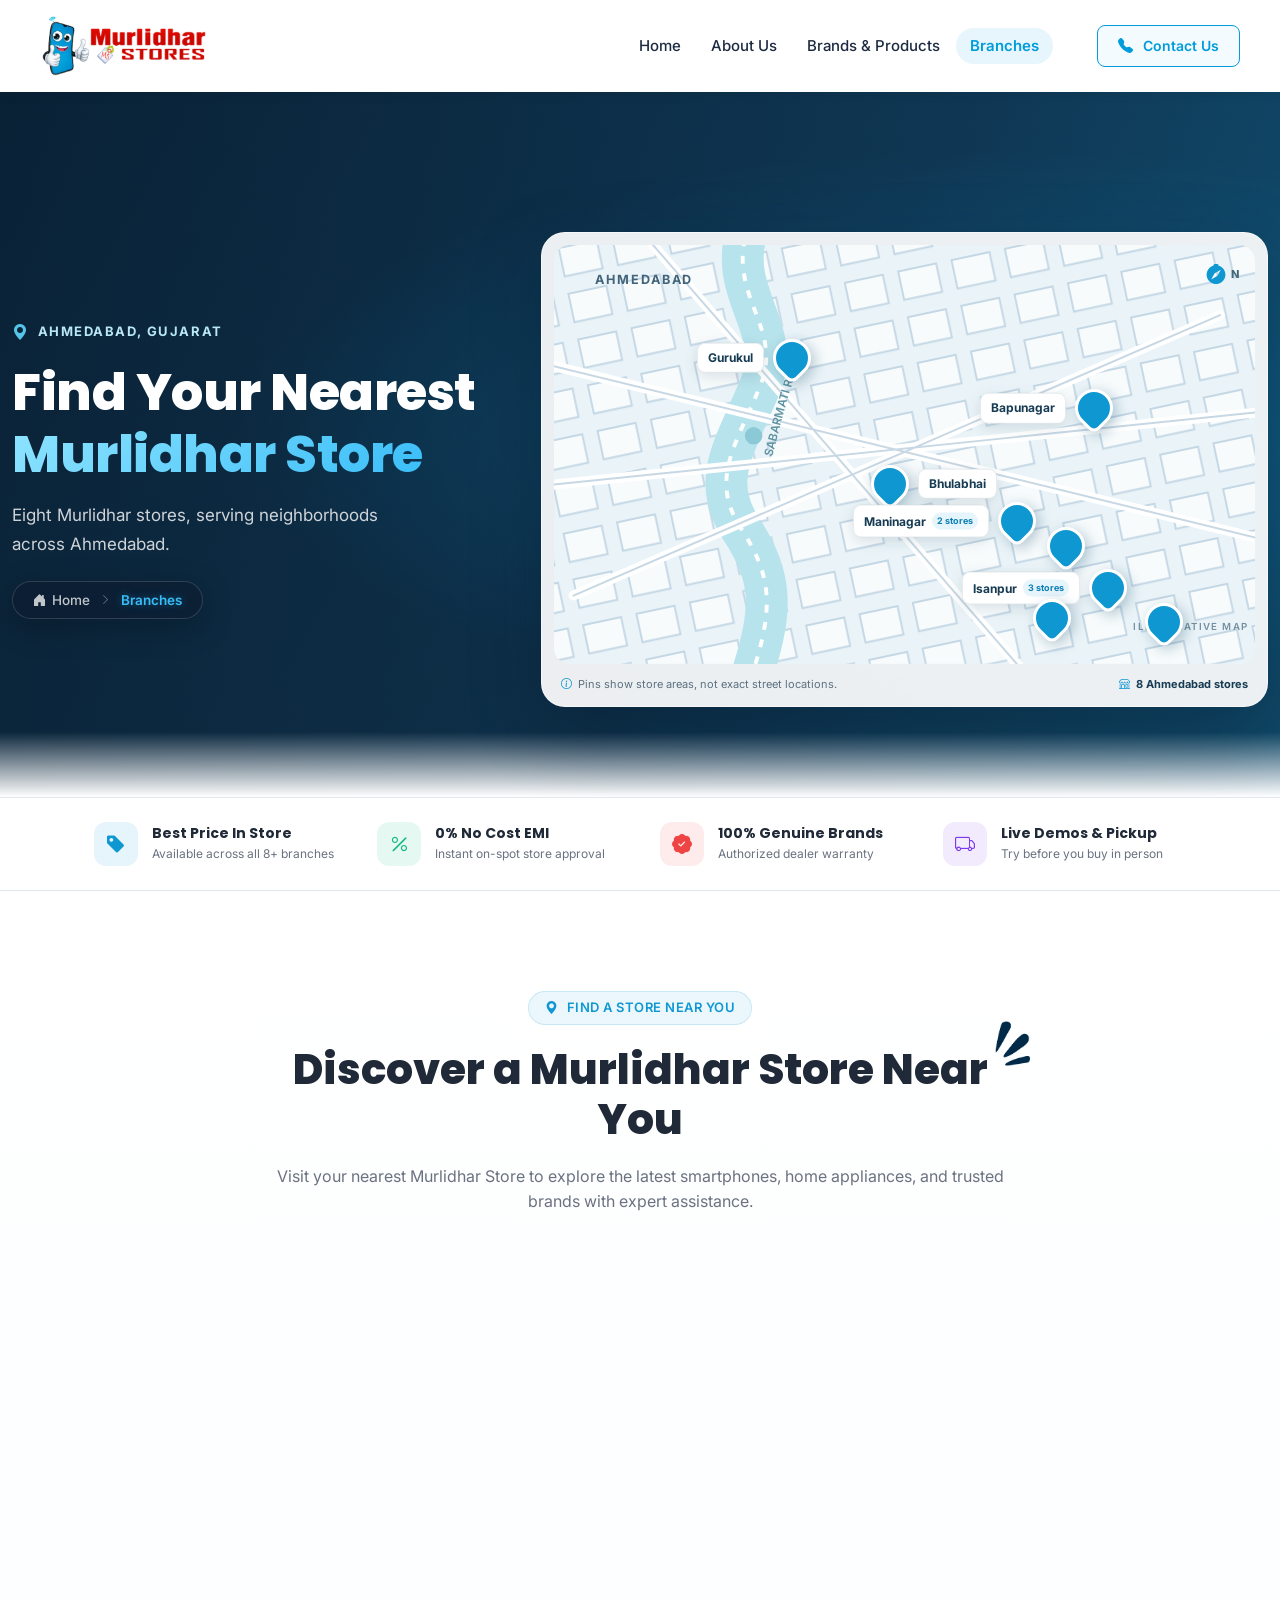
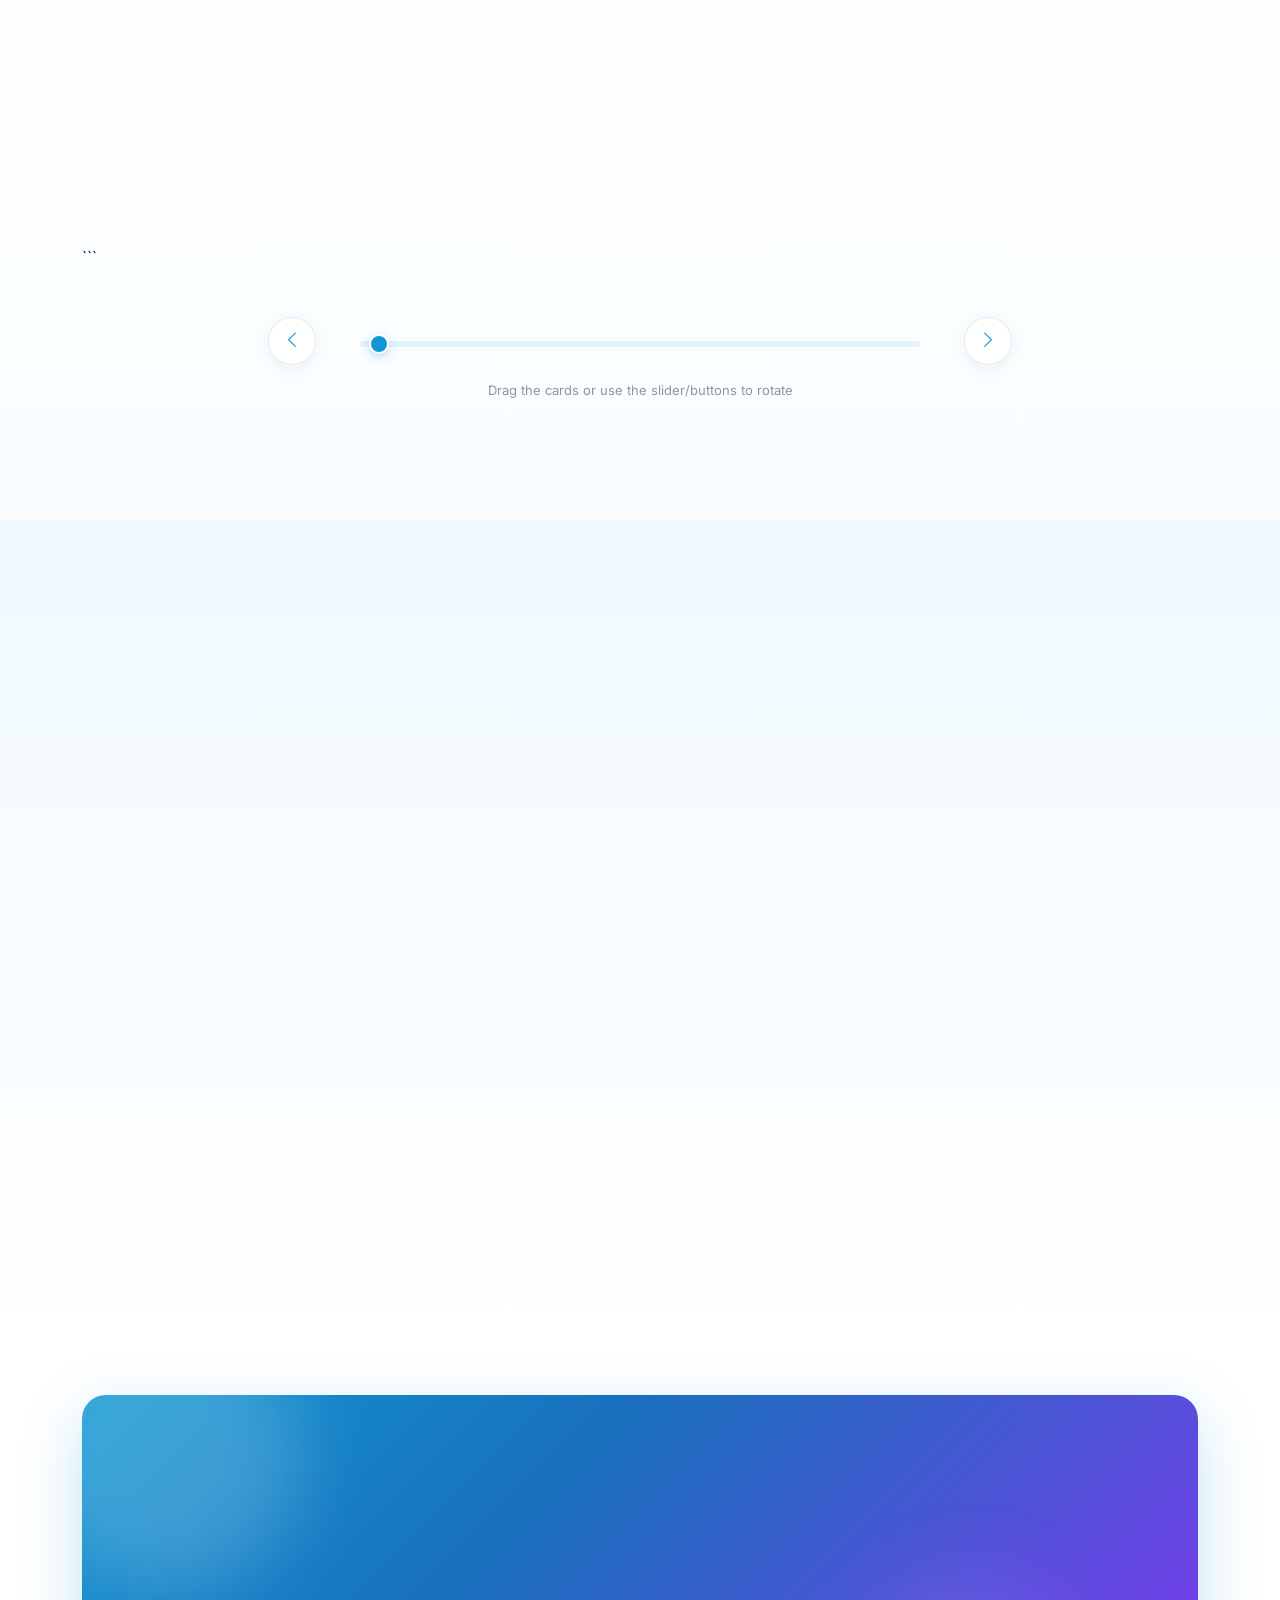
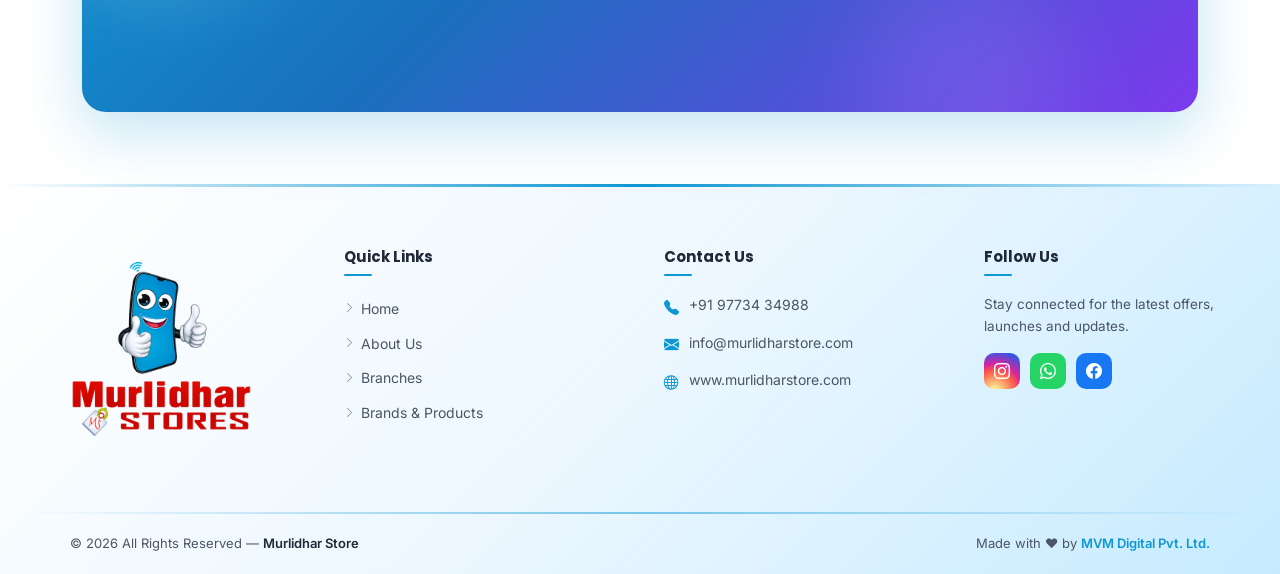
==== commit 597a9e5e: "Most of changes are done" ====
--- a/branches/index.html
+++ b/branches/index.html
@@ -24,7 +24,7 @@
     <!-- ========================================================
         MAIN NAVIGATION
     ======================================================== -->
-    <nav class="main-nav" aria-label="Main navigation">
+    <nav class="main-nav main-nav--always-white" aria-label="Main navigation">
         <div class="main-nav__pill">
             <div class="main-nav__inner">
                 <!-- Logo -->
@@ -866,7 +866,7 @@
                     <h4 class="site-footer__heading">Follow Us</h4>
                     <p class="site-footer__social-desc">Stay connected for the latest offers, launches and updates.</p>
                     <div class="site-footer__socials">
-                        <a href="#" class="top-header__social-link top-header__social-link--instagram"
+                        <a href="https://www.instagram.com/murlidhar_stores?dlrf=MXFoa2hzcXNycjI3cA==" class="top-header__social-link top-header__social-link--instagram"
                             aria-label="Instagram" target="_blank" rel="noopener">
                             <i class="bi bi-instagram"></i>
                         </a>
@@ -874,7 +874,7 @@
                             aria-label="WhatsApp" target="_blank" rel="noopener">
                             <i class="bi bi-whatsapp"></i>
                         </a>
-                        <a href="#" class="top-header__social-link top-header__social-link--facebook"
+                        <a href="https://www.facebook.com/Murlidharstores/" class="top-header__social-link top-header__social-link--facebook"
                             aria-label="Facebook" target="_blank" rel="noopener">
                             <i class="bi bi-facebook"></i>
                         </a>
--- a/assets/css/style.css
+++ b/assets/css/style.css
@@ -7768,8 +7768,8 @@
     padding: 0;
 }
 .main-nav__logo {
-    height: 72px;
-    width: auto;
+    height: 90px;
+    width: 90px;
     object-fit: contain;
     display: block;
     transition: height 0.3s ease;
@@ -18232,3 +18232,19728 @@
         flex-basis: 215px;
     }
 }
+
+
+/* Smooth Featured Brands Scrolling */
+
+.featured-brands-track {
+    display: flex;
+    width: max-content;
+    align-items: center;
+    gap: 18px;
+    animation: brandAutoScroll 28s linear infinite;
+    will-change: transform;
+}
+
+@keyframes brandAutoScroll {
+    from {
+        transform: translateX(0);
+    }
+    to {
+        transform: translateX(-50%);
+    }
+}
+
+.featured-brands-viewport {
+    overflow: hidden;
+    width: 100%;
+}
+
+.featured-brands-viewport:hover .featured-brands-track {
+    animation-play-state: paused;
+}
+
+@media (prefers-reduced-motion: reduce) {
+    .featured-brands-track {
+        animation: none;
+    }
+}
+
+
+
+
+
+
+
+
+
+
+
+
+
+
+
+
+
+
+
+
+
+
+
+
+
+
+
+
+
+
+
+
+
+
+
+
+
+
+
+
+
+
+
+
+
+
+
+
+
+
+
+
+
+
+/* :root {
+    --ms-primary       : #0F97D2;
+    --ms-primary-dark  : #0c7fb5;
+    --ms-dark          : #1F2937;
+    --ms-muted         : #6B7280;
+    --ms-border        : #E5E7EB;
+    --ms-red           : #d11209;
+    --ms-white         : #FFFFFF;
+    --ms-font-heading  : 'Poppins', sans-serif;
+    --ms-font-body     : 'Inter', sans-serif;
+    --ms-font          : 'Inter', sans-serif;
+    --ms-transition    : 0.3s ease;
+}
+
+*,
+*::before,
+*::after {
+    box-sizing: border-box;
+}
+
+body {
+    font-family: var(--ms-font-body);
+    color: var(--ms-dark);
+    background-color: var(--ms-white);
+    -webkit-font-smoothing: antialiased;
+}
+
+::-webkit-scrollbar {
+    width: 6px;
+    height: 7px;
+}
+::-webkit-scrollbar-track {
+    background: transparent;
+}
+::-webkit-scrollbar-thumb {
+    background-color: var(--ms-primary);
+    border-radius: 99px;
+}
+::-webkit-scrollbar-thumb:hover {
+    background-color: var(--ms-primary-dark);
+}
+
+* {
+    scrollbar-width: thin;
+    scrollbar-color: var(--ms-primary) transparent;
+}
+
+h1, h2, h3, h4, h5, h6 {
+    font-family: var(--ms-font-heading);
+    font-weight: 700;
+    color: var(--ms-dark);
+}
+
+.section-title {
+    display: inline-block;
+    font-family: var(--ms-font-heading);
+    font-weight: 700;
+    background: linear-gradient(120deg, var(--ms-dark) 0%, var(--ms-primary) 60%, #06b6d4 100%);
+    -webkit-background-clip: text;
+    -webkit-text-fill-color: transparent;
+    background-clip: text;
+    position: relative;
+    padding-bottom: 10px;
+}
+
+.section-title::after {
+    content: '';
+    position: absolute;
+    bottom: 0;
+    left: 0;
+    width: 48px;
+    height: 3px;
+    background: linear-gradient(90deg, var(--ms-primary), #06b6d4);
+    border-radius: 99px;
+}
+
+ul {
+    list-style: none;
+    padding: 0;
+    margin: 0;
+}
+
+a {
+    text-decoration: none;
+}
+
+.top-header__social-link {
+    display: inline-flex;
+    align-items: center;
+    justify-content: center;
+    width: 26px;
+    height: 26px;
+    border-radius: 6px;
+    font-size: 14px;
+    color: #fff;
+    transition: transform 0.25s ease, opacity 0.25s ease;
+}
+
+.top-header__social-link:hover {
+    transform: translateY(-2px);
+    opacity: 0.88;
+    color: #fff;
+}
+
+.top-header__social-link--instagram {
+    background: radial-gradient(circle at 30% 107%, #fdf497 0%, #fdf497 5%, #fd5949 45%, #d6249f 60%, #285AEB 90%);
+}
+
+.top-header__social-link--whatsapp {
+    background-color: #25D366;
+}
+
+.top-header__social-link--facebook {
+    background-color: #1877F2;
+}
+
+.top-header__social-link--youtube {
+    background-color: #FF0000;
+}
+
+.main-nav {
+    position: fixed;
+    top: 20px;
+    left: 0;
+    right: 0;
+    z-index: 1030;
+    padding: 0 20px;
+    transition: top 0.4s cubic-bezier(0.22, 1, 0.36, 1), padding 0.4s cubic-bezier(0.22, 1, 0.36, 1);
+}
+
+.main-nav__pill {
+    max-width: 1200px;
+    margin: 0 auto;
+    background: rgba(15, 23, 42, 0.45);
+    backdrop-filter: blur(12px);
+    -webkit-backdrop-filter: blur(12px);
+    border: 1px solid rgba(255, 255, 255, 0.15);
+    border-radius: 999px;
+    box-shadow: 0 8px 32px rgba(0, 0, 0, 0.24);
+    transition:
+        border-radius  0.4s cubic-bezier(0.22, 1, 0.36, 1),
+        max-width      0.4s cubic-bezier(0.22, 1, 0.36, 1),
+        background     0.4s ease,
+        box-shadow     0.4s ease,
+        border-color   0.4s ease;
+}
+
+.main-nav__inner {
+    display: flex;
+    align-items: center;
+    justify-content: space-between;
+    padding: 8px 16px 8px 10px;
+    gap: 16px;
+}
+
+.main-nav.is-scrolled {
+    top: 0;
+    padding: 0;
+}
+.main-nav.is-scrolled .main-nav__pill {
+    max-width: 100%;
+    border-radius: 0;
+    background: rgba(255, 255, 255, 0.96);
+    border-color: var(--ms-border);
+    box-shadow: 0 2px 20px rgba(0, 0, 0, 0.09);
+}
+
+.main-nav__brand {
+    display: inline-flex;
+    align-items: center;
+    flex-shrink: 0;
+    padding: 0;
+}
+.main-nav__logo {
+    height: 72px;
+    width: auto;
+    object-fit: contain;
+    display: block;
+    transition: height 0.3s ease;
+}
+.main-nav.is-scrolled .main-nav__logo {
+    height: 46px;
+}
+
+.main-nav__collapse {
+    flex-grow: 1 !important;
+    display: flex !important;
+    align-items: center;
+    justify-content: flex-end;
+    gap: 24px;
+}
+
+.main-nav__menu {
+    display: flex !important;
+    flex-direction: row !important;
+    align-items: center;
+    gap: 2px;
+    margin: 0;
+    padding: 0;
+    list-style: none;
+}
+.main-nav__link {
+    font-size: 15px;
+    font-weight: 500;
+    color: rgba(255, 255, 255, 0.85);
+    padding: 7px 14px !important;
+    border-radius: 999px;
+    white-space: nowrap;
+    transition: color var(--ms-transition), background-color var(--ms-transition);
+}
+.main-nav__link:hover {
+    color: var(--ms-white);
+    background-color: rgba(255, 255, 255, 0.12);
+}
+.main-nav__link.active {
+    color: var(--ms-white);
+    background-color: var(--ms-primary);
+    font-weight: 600;
+}
+
+.main-nav.is-scrolled .main-nav__link {
+    color: var(--ms-dark);
+}
+
+.main-nav.is-scrolled .main-nav__link:hover {
+    color: var(--ms-primary);
+    background-color: rgba(15, 151, 210, 0.08);
+}
+
+.main-nav.is-scrolled .main-nav__link.active {
+    color: var(--ms-primary);
+    background-color: rgba(15, 151, 210, 0.10);
+}
+
+.main-nav__toggler {
+    display: none;
+    background: none;
+    border: 1.5px solid rgba(255, 255, 255, 0.25);
+    border-radius: 10px;
+    padding: 5px 9px;
+    cursor: pointer;
+    transition: border-color var(--ms-transition);
+}
+
+.main-nav__toggler i {
+    font-size: 22px;
+    color: var(--ms-white);
+    display: block;
+    line-height: 1;
+}
+
+.main-nav__toggler:focus {
+    outline: none;
+    border-color: var(--ms-primary);
+    box-shadow: 0 0 0 3px rgba(15, 151, 210, 0.25);
+}
+
+.main-nav.is-scrolled .main-nav__toggler {
+    border-color: var(--ms-border);
+}
+.main-nav.is-scrolled .main-nav__toggler i {
+    color: var(--ms-dark);
+}
+
+@media (max-width: 991.98px) {
+    .main-nav {
+        top: 12px;
+        padding: 0 12px;
+    }
+    .main-nav__toggler {
+        display: flex;
+        align-items: center;
+        justify-content: center;
+    }
+    .main-nav__pill {
+        border-radius: 20px;
+    }
+    .main-nav.is-scrolled .main-nav__pill {
+        border-radius: 0;
+    }
+    .main-nav__collapse {
+        display: none !important;
+        position: absolute;
+        top: calc(100% + 10px);
+        left: 12px;
+        right: 12px;
+        background: rgba(15, 23, 42, 0.95);
+        backdrop-filter: blur(16px);
+        -webkit-backdrop-filter: blur(16px);
+        border: 1px solid rgba(255, 255, 255, 0.15);
+        border-radius: 16px;
+        padding: 12px 16px 16px;
+        box-shadow: 0 8px 32px rgba(0, 0, 0, 0.3);
+        z-index: 100;
+        flex-direction: column;
+        align-items: stretch;
+    }
+    .main-nav.is-scrolled .main-nav__collapse {
+        background: rgba(255, 255, 255, 0.97);
+        border: 1px solid var(--ms-border);
+        box-shadow: 0 8px 32px rgba(0, 0, 0, 0.12);
+    }
+    .main-nav__collapse.show {
+        display: flex !important;
+    }
+    .main-nav__menu {
+        flex-direction: column !important;
+        align-items: stretch;
+        gap: 4px;
+        margin-bottom: 12px;
+        width: 100%;
+    }
+    .main-nav__link {
+        border-radius: 10px;
+        padding: 10px 14px !important;
+        width: 100%;
+    }
+    .ms-contact-btn {
+        width: 100%;
+        justify-content: center;
+        margin-left: 0;
+    }
+}
+@media (max-width: 575.98px) {
+    .main-nav {
+        top: 8px;
+        padding: 0 8px;
+    }
+    .main-nav__logo {
+        height: 36px;
+    }
+}
+
+.logo-fade-up {
+    opacity: 0;
+    transform: translateY(18px);
+    animation: logo-fade-up 2s cubic-bezier(0.22, 1, 0.36, 1) 0.15s forwards;
+}
+@keyframes logo-fade-up {
+    to {
+        opacity: 1;
+        transform: translateY(0);
+    }
+}
+
+:root {
+    --ms-red: #E5342A;
+}
+
+.ms-contact-btn {
+    display: inline-flex;
+    align-items: center;
+    gap: 10px;
+    padding: 9px 20px;
+    margin-left: 20px;
+    font-family: var(--ms-font);
+    font-size: 14px;
+    font-weight: 600;
+    color: var(--ms-primary);
+    background-color: #f4fbff;
+    border: 1.5px solid var(--ms-primary);
+    border-radius: 8px;
+    cursor: pointer;
+    white-space: nowrap;
+    transition:
+        background-color var(--ms-transition),
+        color var(--ms-transition),
+        box-shadow var(--ms-transition);
+}
+
+.ms-contact-btn__icon {
+    font-size: 15px;
+    flex-shrink: 0;
+}
+
+.ms-contact-btn__text-wrap {
+    position: relative;
+    height: 1.2em;
+    overflow: hidden;
+    display: flex;
+    flex-direction: column;
+}
+
+.ms-contact-btn__text-default,
+.ms-contact-btn__text-hover {
+    display: block;
+    line-height: 1.2em;
+    transition: transform 0.3s cubic-bezier(0.22, 1, 0.36, 1),
+                opacity  0.3s ease;
+}
+
+.ms-contact-btn__text-default {
+    transform: translateY(0);
+    opacity: 1;
+}
+
+.ms-contact-btn__text-hover {
+    transform: translateY(0);
+    opacity: 0;
+    position: absolute;
+    top: 100%;
+    left: 0;
+}
+
+.ms-contact-btn:hover {
+    background-color: var(--ms-primary);
+    color: #ffffff;
+    border-color: var(--ms-primary-dark);
+    box-shadow: 0 4px 14px rgba(42, 160, 229, 0.3);
+}
+
+.ms-contact-btn:hover .ms-contact-btn__text-default {
+    transform: translateY(-100%);
+    opacity: 0;
+}
+
+.ms-contact-btn:hover .ms-contact-btn__text-hover {
+    transform: translateY(-100%);
+    opacity: 1;
+}
+
+.ms-contact-btn:focus-visible {
+    outline: 3px solid rgba(229, 52, 42, 0.4);
+    outline-offset: 2px;
+}
+
+@media (max-width: 991.98px) {
+    .ms-contact-btn {
+        width: 100%;
+        justify-content: center;
+        margin-left: 0;
+        margin-top: 10px;
+    }
+}
+
+.hero-section {
+    background: none;
+    overflow: hidden;
+    position: sticky;
+    top: 0;
+    height: 100vh;
+    padding-top: 75px;
+}
+
+.hero-scroll-wrapper {
+    position: relative;
+    height: 300vh;
+}
+
+.hero-bg-layer {
+    position: absolute;
+    width: 0;
+    height: 0;
+    opacity: 0;
+    pointer-events: none;
+    z-index: -999;
+}
+
+.hero-bg-video {
+    position: absolute;
+    inset: 0;
+    width: 100%;
+    height: 100%;
+    object-fit: cover;
+    z-index: 0;
+    pointer-events: none;
+}
+
+.hero-bg-overlay {
+    position: absolute;
+    inset: 0;
+    background: linear-gradient(90deg, rgba(0, 0, 0, 0.85) 30%, rgba(0, 0, 0, 0));
+    z-index: 0;
+    pointer-events: none;
+}
+
+.hero-img-layer {
+    position: absolute;
+    inset: 0;
+    z-index: 1;
+    pointer-events: none;
+}
+
+.hero-img-slide {
+    position: absolute;
+    inset: 0;
+    width: 100%;
+    height: 100%;
+    object-fit: cover;
+    object-position: center;
+    transition:
+        opacity   0.8s ease,
+        transform 0.8s cubic-bezier(0.16, 1, 0.3, 1);
+    opacity: 0;
+    will-change: transform, opacity;
+    z-index: 1;
+}
+
+.hero-img-slide[data-index="0"] {
+    transform: translateY(-100%);
+}
+
+.hero-img-slide[data-index="1"] {
+    transform: translateY(100%);
+}
+
+.hero-img-slide[data-index="2"] {
+    transform: translateY(100%);
+}
+
+.hero-img-slide[data-index="3"] {
+    transform: translateX(100%);
+}
+
+.hero-img-slide[data-index="4"] {
+    transform: translateY(-100%);
+}
+
+.hero-section.state-0 .hero-img-slide[data-index="0"],
+.hero-section.state-0 .hero-img-slide[data-index="1"] {
+    opacity: 1;
+    transform: translate(0, 0);
+}
+
+.hero-section.state-1 .hero-img-slide[data-index="0"],
+.hero-section.state-1 .hero-img-slide[data-index="1"] {
+    opacity: 0;
+    transform: translate(0, 0); /* Keep centered while fading out */
+}
+
+.hero-section.state-1 .hero-img-slide[data-index="2"],
+.hero-section.state-1 .hero-img-slide[data-index="3"],
+.hero-section.state-1 .hero-img-slide[data-index="4"] {
+    opacity: 1;
+    transform: translate(0, 0);
+}
+
+.hero-section .container-fluid {
+    position: relative;
+    z-index: 2;
+    height: 100%;
+}
+
+.hero-section__row {
+    min-height: calc(100vh - 75px);
+    padding: 60px 0;
+}
+
+.hero-section__content {
+    padding-right: 40px;
+}
+
+.hero-section__content .hero-section__badge,
+.hero-section__content .hero-section__title,
+.hero-section__content .hero-section__subtitle,
+.hero-section__content .hero-section__highlights li,
+.hero-section__content .hero-section__cta {
+    opacity: 0;
+    will-change: transform, opacity;
+}
+
+.hero-section__content .hero-section__badge {
+    animation: hero-badge-reveal 1.2s cubic-bezier(0.16, 1, 0.3, 1) 0.2s forwards;
+}
+
+.hero-section__content .hero-section__title {
+    animation: hero-title-reveal 1.4s cubic-bezier(0.16, 1, 0.3, 1) 0.35s forwards;
+}
+
+.hero-section__content .hero-section__subtitle {
+    animation: hero-subtitle-reveal 1.2s cubic-bezier(0.16, 1, 0.3, 1) 0.55s forwards;
+}
+
+.hero-section__content .hero-section__highlights li:nth-child(1) {
+    animation: hero-highlight-reveal 1.0s cubic-bezier(0.16, 1, 0.3, 1) 0.7s forwards;
+}
+
+.hero-section__content .hero-section__highlights li:nth-child(2) {
+    animation: hero-highlight-reveal 1.0s cubic-bezier(0.16, 1, 0.3, 1) 0.8s forwards;
+}
+
+.hero-section__content .hero-section__highlights li:nth-child(3) {
+    animation: hero-highlight-reveal 1.0s cubic-bezier(0.16, 1, 0.3, 1) 0.9s forwards;
+}
+
+.hero-section__content .hero-section__cta {
+    animation: hero-cta-reveal 1.2s cubic-bezier(0.16, 1, 0.3, 1) 1.05s forwards;
+}
+
+.hero-section__content .hero-section__title-highlight::after {
+    width: 0;
+    animation: hero-underline-expand 1.2s cubic-bezier(0.16, 1, 0.3, 1) 1.2s forwards;
+}
+
+@keyframes hero-badge-reveal {
+    from {
+        opacity: 0;
+        transform: translateY(20px);
+    }
+    to {
+        opacity: 1;
+        transform: translateY(0);
+    }
+}
+
+@keyframes hero-title-reveal {
+    from {
+        opacity: 0;
+        transform: translateY(40px) skewY(2deg) scale(0.97);
+    }
+    to {
+        opacity: 1;
+        transform: translateY(0) skewY(0) scale(1);
+    }
+}
+
+@keyframes hero-subtitle-reveal {
+    from {
+        opacity: 0;
+        transform: translateY(30px);
+    }
+    to {
+        opacity: 1;
+        transform: translateY(0);
+    }
+}
+
+@keyframes hero-highlight-reveal {
+    from {
+        opacity: 0;
+        transform: translateY(20px) scale(0.95);
+    }
+    to {
+        opacity: 1;
+        transform: translateY(0) scale(1);
+    }
+}
+
+@keyframes hero-cta-reveal {
+    from {
+        opacity: 0;
+        transform: translateY(25px);
+    }
+    to {
+        opacity: 1;
+        transform: translateY(0);
+    }
+}
+
+@keyframes hero-underline-expand {
+    from {
+        width: 0;
+    }
+    to {
+        width: 100%;
+    }
+}
+
+.hero-section__badge {
+    display: inline-flex;
+    align-items: center;
+    gap: 6px;
+    background-color: rgba(255, 255, 255, 0.18);
+    color: #ffffff;
+    font-family: var(--ms-font-body);
+    font-size: 12.5px;
+    font-weight: 600;
+    letter-spacing: 0.3px;
+    padding: 5px 14px;
+    border-radius: 50px;
+    border: 1px solid rgba(255, 255, 255, 0.40);
+    margin-bottom: 20px;
+    backdrop-filter: blur(6px);
+    -webkit-backdrop-filter: blur(6px);
+}
+
+.hero-section__badge i {
+    font-size: 13px;
+    color: #ffffff;
+}
+
+.hero-section__badge--light {
+    background-color: rgba(15, 151, 210, 0.10);
+    color: var(--ms-primary);
+    border-color: rgba(15, 151, 210, 0.25);
+    backdrop-filter: none;
+    -webkit-backdrop-filter: none;
+}
+
+.hero-section__badge--light i {
+    color: var(--ms-primary);
+}
+
+.hero-section__title {
+    font-family: var(--ms-font-heading);
+    font-size: clamp(28px, 3.5vw, 46px);
+    font-weight: 700;
+    line-height: 1.2;
+    color: #ffffff;
+    text-shadow: 0 2px 12px rgba(0, 0, 0, 0.25);
+    margin-bottom: 20px;
+}
+
+.hero-section__title-highlight {
+    color: var(--ms-primary);
+    position: relative;
+}
+
+.hero-section__title-highlight::after {
+    content: '';
+    position: absolute;
+    bottom: -2px;
+    left: 0;
+    width: 100%;
+    height: 3px;
+    background-color: var(--ms-primary);
+    border-radius: 2px;
+    opacity: 0.6;
+}
+
+.hero-section__subtitle {
+    font-family: var(--ms-font-body);
+    font-size: 16px;
+    font-weight: 400;
+    line-height: 1.75;
+    color: rgba(255, 255, 255, 0.88);
+    text-shadow: 0 1px 6px rgba(0, 0, 0, 0.18);
+    margin-bottom: 28px;
+    max-width: 520px;
+}
+
+.hero-section__highlights {
+    display: flex;
+    flex-wrap: wrap;
+    gap: 10px 24px;
+    margin-bottom: 36px;
+    padding: 0;
+    list-style: none;
+}
+
+.hero-section__highlights li {
+    display: inline-flex;
+    align-items: center;
+    gap: 7px;
+    font-family: var(--ms-font-body);
+    font-size: 14px;
+    font-weight: 600;
+    color: rgba(255, 255, 255, 0.92);
+    text-shadow: 0 1px 4px rgba(0, 0, 0, 0.2);
+}
+
+.hero-section__highlights li i {
+    font-size: 15px;
+    color: var(--ms-primary);
+}
+
+.hero-section__cta {
+    display: flex;
+    flex-wrap: wrap;
+    gap: 14px;
+    align-items: center;
+}
+
+.hero-section__btn {
+    display: inline-flex;
+    align-items: center;
+    gap: 8px;
+    padding: 13px 28px;
+    font-family: var(--ms-font-body);
+    font-size: 15px;
+    font-weight: 600;
+    border-radius: 10px;
+    text-decoration: none;
+    transition: all var(--ms-transition);
+    border: 2px solid transparent;
+}
+
+.hero-section__btn--primary {
+    background: linear-gradient(135deg, var(--ms-primary) 0%, #06b6d4 100%);
+    color: #ffffff;
+    border: none;
+    box-shadow: 0 6px 20px rgba(15, 151, 210, 0.30);
+}
+
+.hero-section__btn--primary:hover {
+    background-color: var(--ms-primary-dark);
+    border-color: var(--ms-primary-dark);
+    box-shadow: 0 8px 24px rgba(15, 151, 210, 0.40);
+    transform: translateY(-2px);
+    color: #ffffff;
+}
+
+.hero-section__btn--outline {
+    background-color: transparent;
+    color: var(--ms-border);
+    border-color: var(--ms-border);
+    box-shadow: 0 2px 8px rgba(0, 0, 0, 0.06);
+}
+
+.hero-section__btn--outline:hover {
+    background-color: rgba(15, 151, 210, 0.06);
+    border-color: var(--ms-primary);
+    color: var(--ms-primary);
+    transform: translateY(-2px);
+    box-shadow: 0 6px 18px rgba(15, 151, 210, 0.15);
+}
+
+.hero-section__btn-icon {
+    flex-shrink: 0;
+}
+
+.hero-section__btn-wrap {
+    position: relative;
+    height: 1.2em;
+    overflow: hidden;
+    display: flex;
+    flex-direction: column;
+    min-width: max-content;
+}
+
+.hero-section__btn-default,
+.hero-section__btn-hover {
+    display: block;
+    line-height: 1.2em;
+    transition: transform 0.3s cubic-bezier(0.22, 1, 0.36, 1),
+                opacity  0.3s ease;
+}
+
+.hero-section__btn-default {
+    transform: translateY(0);
+    opacity: 1;
+}
+
+.hero-section__btn-hover {
+    position: absolute;
+    top: 100%;
+    left: 0;
+    opacity: 0;
+    transform: translateY(0);
+    pointer-events: none;
+}
+
+.hero-section__btn--primary:hover {
+    transform: translateX(4px);
+}
+
+.hero-section__btn--primary:hover .hero-section__btn-default {
+    transform: translateY(-100%);
+    opacity: 0;
+}
+
+.hero-section__btn--primary:hover .hero-section__btn-hover {
+    transform: translateY(-100%);
+    opacity: 1;
+}
+
+.hero-section__image-col {
+    display: flex;
+    align-items: center;
+    justify-content: center;
+}
+
+.hero-section__image-wrap {
+    position: relative;
+    width: 100%;
+    max-width: 580px;
+}
+
+.hero-section__image {
+    width: 100%;
+    height: auto;
+    object-fit: cover;
+    display: block;
+}
+
+@media (max-width: 991.98px) {
+    .hero-scroll-wrapper {
+        height: auto;
+    }
+    .hero-section {
+        position: relative;
+        top: auto;
+        height: auto;
+        min-height: 100svh;
+        min-height: 100dvh;
+        display: flex;
+        align-items: center;
+        padding-top: 80px;
+        padding-bottom: 36px;
+    }
+    .hero-bg-overlay {
+        background: radial-gradient(circle at 50% 35%, rgba(8, 20, 44, 0.78) 0%, rgba(5, 12, 28, 0.94) 100%);
+    }
+    .hero-img-layer {
+        display: none !important;
+    }
+    .hero-section__row {
+        min-height: auto;
+        padding: 24px 0 20px;
+        justify-content: center;
+        width: 100%;
+    }
+    .hero-section__content {
+        padding-right: 0;
+        text-align: center;
+        max-width: 600px;
+        margin: 0 auto;
+    }
+    .hero-section__badge {
+        font-size: 12px;
+        padding: 5px 14px;
+        margin-bottom: 16px;
+        backdrop-filter: blur(8px);
+        -webkit-backdrop-filter: blur(8px);
+    }
+    .hero-section__title {
+        font-size: clamp(24px, 5.2vw, 36px);
+        line-height: 1.25;
+        margin-bottom: 16px;
+    }
+    .hero-section__subtitle {
+        font-size: 14.5px;
+        line-height: 1.65;
+        margin-bottom: 22px;
+        max-width: 480px;
+        margin-left: auto;
+        margin-right: auto;
+        color: rgba(255, 255, 255, 0.92);
+    }
+    .hero-section__highlights {
+        justify-content: center;
+        gap: 8px 12px;
+        margin-bottom: 26px;
+    }
+    .hero-section__highlights li {
+        font-size: 12px;
+        padding: 6px 14px;
+        background: rgba(255, 255, 255, 0.09);
+        border: 1px solid rgba(255, 255, 255, 0.16);
+        border-radius: 50px;
+        backdrop-filter: blur(8px);
+        -webkit-backdrop-filter: blur(8px);
+    }
+    .hero-section__highlights li i {
+        font-size: 13px;
+    }
+    .hero-section__cta {
+        justify-content: center;
+        gap: 12px;
+    }
+}
+
+@media (max-width: 767.98px) {
+    .hero-section__content .hero-section__badge {
+        animation-duration: 0.6s;
+        animation-delay: 0.1s;
+    }
+    .hero-section__content .hero-section__title {
+        animation-duration: 0.7s;
+        animation-delay: 0.15s;
+    }
+    .hero-section__content .hero-section__subtitle {
+        animation-duration: 0.6s;
+        animation-delay: 0.2s;
+    }
+    .hero-section__content .hero-section__highlights li:nth-child(1) {
+        animation-duration: 0.5s;
+        animation-delay: 0.25s;
+    }
+    .hero-section__content .hero-section__highlights li:nth-child(2) {
+        animation-duration: 0.5s;
+        animation-delay: 0.3s;
+    }
+    .hero-section__content .hero-section__highlights li:nth-child(3) {
+        animation-duration: 0.5s;
+        animation-delay: 0.35s;
+    }
+    .hero-section__content .hero-section__cta {
+        animation-duration: 0.6s;
+        animation-delay: 0.4s;
+    }
+
+    .hero-section {
+        padding-top: 70px;
+        padding-bottom: 24px;
+    }
+    .hero-section__row {
+        padding: 8px 0 12px;
+    }
+    .hero-section__badge {
+        font-size: 11px;
+        padding: 4px 12px;
+        margin-bottom: 10px;
+        gap: 5px;
+    }
+    .hero-section__title {
+        font-size: clamp(21px, 5.5vw, 26px);
+        line-height: 1.2;
+        margin-bottom: 10px;
+    }
+    .hero-section__subtitle {
+        font-size: 13px;
+        line-height: 1.5;
+        margin-bottom: 14px;
+        max-width: 420px;
+        padding: 0 4px;
+    }
+    .hero-section__highlights {
+        gap: 6px 8px;
+        margin-bottom: 18px;
+    }
+    .hero-section__highlights li {
+        font-size: 11px;
+        padding: 4px 9px;
+        gap: 5px;
+    }
+    .hero-section__highlights li i {
+        font-size: 12px;
+    }
+    .hero-section__cta {
+        display: flex;
+        flex-direction: row;
+        justify-content: center;
+        gap: 10px;
+        width: 100%;
+    }
+    .hero-section__btn {
+        flex: 1 1 0;
+        max-width: 180px;
+        padding: 10px 10px;
+        font-size: 12.5px;
+        border-radius: 8px;
+        justify-content: center;
+        text-align: center;
+        white-space: nowrap;
+    }
+    .hero-section__btn i {
+        font-size: 13px;
+    }
+}
+
+@media (max-width: 400px) {
+    .hero-section__title {
+        font-size: 20px;
+    }
+    .hero-section__subtitle {
+        font-size: 12px;
+        line-height: 1.45;
+        margin-bottom: 12px;
+    }
+    .hero-section__cta {
+        flex-direction: column;
+        gap: 8px;
+        align-items: stretch;
+    }
+    .hero-section__btn {
+        max-width: 100%;
+        width: 100%;
+        padding: 10px 16px;
+        font-size: 13px;
+    }
+    .hero-section__highlights li {
+        font-size: 10.5px;
+        padding: 3px 8px;
+    }
+}
+
+.features-section {
+    padding: 80px 0 100px;
+    background-color: #f8fafc;
+}
+
+.features-section__header {
+    display: flex;
+    align-items: flex-end;
+    justify-content: space-between;
+    flex-wrap: wrap;
+    gap: 20px;
+    margin-bottom: 40px;
+}
+
+.features-section__header-left {
+    flex: 1;
+    min-width: 280px;
+}
+
+.features-section__header-right {
+    flex-shrink: 0;
+}
+
+.features-section__title {
+    font-family: var(--ms-font-heading);
+    font-size: clamp(24px, 3vw, 36px);
+    font-weight: 700;
+    color: var(--ms-dark);
+    margin: 12px 0 10px;
+}
+
+.features-section__subtitle {
+    font-family: var(--ms-font-body);
+    font-size: 15px;
+    color: var(--ms-muted);
+    line-height: 1.7;
+    margin-bottom: 0;
+    max-width: 480px;
+}
+
+.feature-card {
+    position: relative;
+    display: flex;
+    flex-direction: column;
+    background-color: #ffffff;
+    border: 1px solid var(--ms-border);
+    border-radius: 20px;
+    overflow: hidden;
+    cursor: default;
+    transition: all 0.4s cubic-bezier(0.16, 1, 0.3, 1);
+}
+
+.feature-card:hover {
+    transform: translateY(-8px);
+    box-shadow: 0 20px 45px rgba(15, 151, 210, 0.08);
+    border-color: rgba(15, 151, 210, 0.25);
+}
+
+.feature-card__img-wrap {
+    width: 100%;
+    aspect-ratio: 16 / 10;
+    overflow: hidden;
+    background-color: #f1f5f9;
+}
+
+.feature-card__img {
+    width: 100%;
+    height: 100%;
+    object-fit: cover;
+    display: block;
+    border-bottom: 1px solid rgba(15, 151, 210, 0.1);
+    transition: transform 0.6s cubic-bezier(0.16, 1, 0.3, 1);
+}
+
+.feature-card:hover .feature-card__img {
+    transform: scale(1.08) rotate(1deg);
+}
+
+.feature-card__inner {
+    position: relative;
+    padding: 44px 24px 28px;
+    background-color: #ffffff;
+    z-index: 2;
+}
+
+.feature-card__accent {
+    position: absolute;
+    bottom: 0;
+    left: 0;
+    width: 100%;
+    height: 4px;
+    background: linear-gradient(90deg, var(--ms-primary) 0%, #06b6d4 100%);
+    border-radius: 4px 4px 0 0;
+    transform: scaleX(0);
+    transform-origin: left center;
+    transition: transform 0.4s cubic-bezier(0.16, 1, 0.3, 1);
+    z-index: 3;
+}
+
+.feature-card:hover .feature-card__accent {
+    transform: scaleX(1);
+}
+
+.feature-card__icon-wrap {
+    position: absolute;
+    top: -30px;
+    left: 24px;
+    z-index: 3;
+    width: 60px;
+    height: 60px;
+    border-radius: 16px;
+    background-color: #ffffff;
+    border: 3px solid #ffffff;
+    box-shadow: 0 8px 24px rgba(15, 151, 210, 0.15);
+    display: flex;
+    align-items: center;
+    justify-content: center;
+    transition: all 0.4s cubic-bezier(0.16, 1, 0.3, 1);
+}
+
+.feature-card:hover .feature-card__icon-wrap {
+    background: linear-gradient(135deg, var(--ms-primary) 0%, #06b6d4 100%);
+    color: #ffffff;
+    transform: translateY(-4px) scale(1.08) rotate(-6deg);
+    box-shadow: 0 12px 28px rgba(15, 151, 210, 0.3);
+    border-color: rgba(255, 255, 255, 0.1);
+}
+
+.feature-card__icon {
+    font-size: 24px;
+    color: var(--ms-primary);
+    transition: all 0.4s cubic-bezier(0.16, 1, 0.3, 1);
+}
+
+.feature-card:hover .feature-card__icon {
+    color: #ffffff;
+}
+
+.feature-card__body {
+    display: flex;
+    flex-direction: column;
+    gap: 8px;
+}
+
+.feature-card__title {
+    font-family: var(--ms-font-heading);
+    font-size: 18px;
+    font-weight: 700;
+    color: var(--ms-dark);
+    margin: 0;
+    transition: color 0.3s ease;
+}
+
+.feature-card:hover .feature-card__title {
+    color: var(--ms-primary-dark);
+}
+
+.feature-card__desc {
+    font-family: var(--ms-font-body);
+    font-size: 14.5px;
+    font-weight: 400;
+    color: var(--ms-muted);
+    margin: 0;
+    line-height: 1.5;
+}
+
+@media (max-width: 767.98px) {
+    .features-section {
+        padding: 40px 0;
+    }
+
+    .feature-card {
+        padding: 0;
+    }
+
+    .feature-card__inner {
+        padding: 32px 20px 20px;
+    }
+
+    .feature-card__icon-wrap {
+        width: 48px;
+        height: 48px;
+        top: -24px;
+        left: 20px;
+        border-radius: 12px;
+        border-width: 2.5px;
+    }
+
+    .feature-card__icon {
+        font-size: 20px;
+    }
+
+    .feature-card__title {
+        font-size: 16px;
+    }
+}
+
+.feature-card-col {
+    opacity: 0;
+    transform: translateY(40px);
+    transition:
+        opacity   0.6s ease,
+        transform 0.6s cubic-bezier(0.22, 1, 0.36, 1);
+}
+
+.feature-card-col.is-visible {
+    opacity: 1;
+    transform: translateY(0);
+}
+
+.feature-card-col:nth-child(1) { transition-delay: 0s;     }
+.feature-card-col:nth-child(2) { transition-delay: 0.12s;  }
+.feature-card-col:nth-child(3) { transition-delay: 0.24s;  }
+.feature-card-col:nth-child(4) { transition-delay: 0.36s;  }
+
+.brands-section {
+    padding: 72px 0 70px;
+    background: #000000 url('../img/square-grid.png') center center / cover no-repeat;
+    overflow: hidden;
+    position: relative;
+}
+
+.brands-section .container-fluid,
+.brands-section .brands-marquee {
+    position: relative;
+    z-index: 1;
+}
+
+.brands-section__header {
+    margin-bottom: 44px;
+}
+
+.brands-section__title {
+    font-family: var(--ms-font-heading);
+    font-size: clamp(26px, 3vw, 38px);
+    font-weight: 700;
+    color: #ffffff;
+    margin-bottom: 14px;
+}
+
+.brands-section .section-title {
+    background: linear-gradient(120deg, #ffffff 0%, var(--ms-primary) 60%, #06b6d4 100%);
+    -webkit-background-clip: text;
+    -webkit-text-fill-color: transparent;
+    background-clip: text;
+}
+
+.brands-section__subtitle {
+    font-family: var(--ms-font-body);
+    font-size: 15.5px;
+    font-weight: 400;
+    color: rgba(255, 255, 255, 0.7);
+    line-height: 1.75;
+    max-width: 620px;
+    margin: 0 auto;
+}
+
+.brands-marquee {
+    display: block;
+    cursor: pointer;
+    text-decoration: none;
+    position: relative;
+    width: 100%;
+    overflow: hidden;
+    -webkit-mask-image: linear-gradient(
+        to right,
+        transparent 0%,
+        black 10%,
+        black 90%,
+        transparent 100%
+    );
+    mask-image: linear-gradient(
+        to right,
+        transparent 0%,
+        black 10%,
+        black 90%,
+        transparent 100%
+    );
+}
+
+.brands-marquee__track {
+    display: flex;
+    padding: 90px 0;
+    align-items: center;
+    gap: 20px;
+    width: max-content;
+    animation: marquee-scroll 28s linear infinite;
+}
+
+.brands-marquee:hover .brands-marquee__track {
+    animation-play-state: paused;
+}
+
+@keyframes marquee-scroll {
+    from { transform: translateX(0); }
+    to   { transform: translateX(-50%); }
+}
+
+.brands-marquee__item {
+    flex-shrink: 0;
+    display: flex;
+    align-items: center;
+    justify-content: center;
+    width: 140px;
+    height: 140px;
+    border-radius: 50%;
+    background-color: #dfdfdf25;
+    border: 1px solid var(--ms-border);
+    padding: 12px;
+    transition: border-color 0.3s ease,
+    box-shadow   0.3s ease,
+    background-color 0.3s ease;
+}
+
+.brands-marquee__item:hover {
+    border-color: rgba(210, 15, 15, 0.308);
+    background-color: #ffffff;
+    box-shadow: 0 4px 20px rgba(210, 15, 15, 0.219);
+}
+
+.brands-marquee__logo {
+    max-width: 100%;
+    max-height: 140px;
+    width: auto;
+    height: auto;
+    border-radius: 50%;
+    object-fit: contain;
+    display: block;
+    transition: all 0.3s ease;
+}
+
+.brands-marquee__item:hover .brands-marquee__logo {
+    transform: scale(1.09)
+}
+
+@media (max-width: 767.98px) {
+    .brands-section {
+        padding: 44px 0 40px;
+    }
+
+    .brands-section__subtitle {
+        font-size: 14.5px;
+    }
+
+    .brands-marquee__track {
+        padding: 45px 0;
+    }
+
+    .brands-marquee__item {
+        width: 72px;
+        height: 72px;
+        padding: 12px;
+        border-radius: 50%;
+    }
+
+    .brands-marquee__logo {
+        max-height: 36px;
+    }
+}
+
+.products-section {
+    padding: 64px 0 72px;
+    background-color: #f8fafc;
+}
+
+.products-section__header {
+    display: flex;
+    align-items: flex-end;
+    justify-content: space-between;
+    gap: 24px;
+    margin-bottom: 40px;
+}
+
+.products-section__header-left {
+    max-width: 520px;
+}
+
+.products-section__title {
+    font-family: var(--ms-font-heading);
+    font-size: clamp(24px, 3vw, 36px);
+    font-weight: 700;
+    color: var(--ms-dark);
+    margin-bottom: 10px;
+    position: relative;
+    display: inline-block;
+}
+
+.products-section__title-decor {
+    position: absolute;
+    top: -24px;
+    right: -50px;
+    width: 45px;
+    height: auto;
+    pointer-events: none;
+    animation: decor-bounce 1.5s ease-in-out infinite;
+    transform-origin: bottom left;
+}
+
+@keyframes decor-bounce {
+    0%, 100% {
+        transform: translateY(0) scale(1) rotate(0deg);
+    }
+    50% {
+        transform: translateY(-6px) scale(1.12) rotate(8deg);
+    }
+}
+
+
+.products-section__subtitle {
+    font-family: var(--ms-font-body);
+    font-size: 15px;
+    color: var(--ms-muted);
+    line-height: 1.7;
+    margin-bottom: 0;
+}
+
+.bento-grid {
+    display: grid;
+    grid-template-columns: repeat(4, 1fr);
+    grid-template-rows: 260px 220px 220px;
+    gap: 16px;
+}
+
+.bento-item--large {
+    grid-column: span 2;
+    grid-row: span 2;
+}
+
+.bento-item--tall {
+    grid-column: span 1;
+    grid-row: span 2;
+}
+
+.bento-item--wide {
+    grid-column: span 2;
+}
+
+.bento-item {
+    position: relative;
+    border-radius: 16px;
+    overflow: hidden;
+    background-color: #e2e8f0;
+    cursor: pointer;
+}
+
+.bento-item__img {
+    width: 100%;
+    height: 100%;
+    object-fit: cover;
+    display: block;
+    transition: transform 0.5s cubic-bezier(0.22, 1, 0.36, 1);
+}
+
+.bento-item:hover .bento-item__img {
+    transform: scale(1.06);
+}
+
+.bento-item::after {
+    content: '';
+    position: absolute;
+    inset: 0;
+    background: linear-gradient(
+        to top,
+        rgba(0, 0, 0, 0.52) 0%,
+        rgba(0, 0, 0, 0.18) 40%,
+        transparent 100%
+    );
+    transition: opacity 0.3s ease;
+}
+
+.bento-item:hover::after {
+    opacity: 0.85;
+}
+
+.bento-item__label {
+    position: absolute;
+    bottom: 20px;
+    left: 20px;
+    z-index: 2;
+    font-family: var(--ms-font-heading);
+    font-size: 14.5px;
+    font-weight: 600;
+    color: #ffffff;
+    background: rgba(15, 23, 42, 0.65);
+    backdrop-filter: blur(12px);
+    -webkit-backdrop-filter: blur(12px);
+    padding: 8px 18px;
+    border-radius: 99px;
+    border: 1px solid rgba(255, 255, 255, 0.15);
+    letter-spacing: 0.2px;
+    display: inline-flex;
+    align-items: center;
+    gap: 0;
+    box-shadow: 0 4px 15px rgba(0, 0, 0, 0.15);
+    transition: all 0.4s cubic-bezier(0.16, 1, 0.3, 1);
+}
+
+.bento-item__label--right {
+    left: auto;
+    right: 20px;
+}
+
+.bento-item__label--top-left {
+    bottom: auto;
+    top: 20px;
+    left: 20px;
+}
+
+.bento-item__label--top-right {
+    bottom: auto;
+    top: 20px;
+    left: auto;
+    right: 20px;
+}
+
+.bento-item__arrow {
+    display: inline-block;
+    font-size: 18px;
+    line-height: 1;
+    width: 0;
+    opacity: 0;
+    transform: translateX(-6px);
+    transition: all 0.3s cubic-bezier(0.16, 1, 0.3, 1);
+}
+
+.bento-item:hover .bento-item__label {
+    background: linear-gradient(135deg, var(--ms-primary) 0%, #06b6d4 100%);
+    border-color: rgba(255, 255, 255, 0.3);
+    box-shadow: 0 8px 24px rgba(15, 151, 210, 0.4);
+    padding-right: 14px;
+}
+
+.bento-item:hover .bento-item__arrow {
+    width: 14px;
+    opacity: 1;
+    transform: translateX(0);
+    margin-left: 4px;
+}
+
+@media (max-width: 991.98px) {
+    .bento-grid {
+        grid-template-columns: repeat(2, 1fr);
+        grid-template-rows: auto;
+    }
+
+    .bento-item--large {
+        grid-column: span 2;
+        grid-row: span 1;
+        height: 240px;
+    }
+
+    .bento-item--tall {
+        grid-column: span 1;
+        grid-row: span 1;
+        height: 200px;
+    }
+
+    .bento-item--wide {
+        grid-column: span 2;
+        height: 200px;
+    }
+
+    .bento-item {
+        height: 200px;
+    }
+}
+
+@media (max-width: 767.98px) {
+    .products-section {
+        padding: 44px 0 52px;
+    }
+
+    .products-section__header {
+        flex-direction: column;
+        align-items: flex-start;
+    }
+
+    .bento-grid {
+        grid-template-columns: repeat(2, 1fr);
+        gap: 10px;
+    }
+
+    .bento-item--large {
+        height: 200px;
+    }
+
+    .bento-item,
+    .bento-item--tall,
+    .bento-item--wide {
+        height: 160px;
+    }
+
+    .bento-item__label {
+        font-size: 13px;
+        padding: 4px 11px;
+        bottom: 12px;
+        left: 12px;
+    }
+
+    .bento-item__label--right {
+        left: auto;
+        right: 12px;
+    }
+
+    .bento-item__label--top-left {
+        bottom: auto;
+        top: 12px;
+        left: 12px;
+    }
+
+    .bento-item__label--top-right {
+        bottom: auto;
+        top: 12px;
+        left: auto;
+        right: 12px;
+    }
+}
+
+.about-section {
+    padding: 80px 0;
+    background-color: #ffffff;
+    overflow: hidden;
+}
+
+.about-section__img-col {
+    position: relative;
+}
+
+.about-section__img-wrap {
+    position: relative;
+    border-radius: 20px;
+    overflow: hidden;
+    box-shadow: 0 24px 64px rgba(15, 151, 210, 0.12);
+}
+
+.about-section__img {
+    width: 100%;
+    height: auto;
+    object-fit: cover;
+    display: block;
+    transform: scale(1.12);
+    transition: transform 0.1s linear;
+    transform-origin: center center;
+}
+
+.about-section__img-wrap:not(.is-visible) .about-section__img {
+    transform: scale(1.12);
+}
+
+.about-section__float-badge {
+    position: absolute;
+    top: 20px;
+    left: -16px;
+    display: flex;
+    align-items: center;
+    gap: 10px;
+    background: #ffffff;
+    border-radius: 14px;
+    padding: 12px 18px;
+    box-shadow: 0 8px 32px rgba(0, 0, 0, 0.12);
+    animation: badge-float 3s ease-in-out infinite;
+    border: 1px solid var(--ms-border);
+    z-index: 2;
+}
+
+.about-section__float-badge-icon {
+    font-size: 28px;
+    color: var(--ms-primary);
+    flex-shrink: 0;
+}
+
+.about-section__float-badge-num {
+    display: block;
+    font-family: var(--ms-font-heading);
+    font-size: 22px;
+    font-weight: 700;
+    color: var(--ms-dark);
+    line-height: 1;
+}
+
+.about-section__float-badge-label {
+    display: block;
+    font-family: var(--ms-font-body);
+    font-size: 12px;
+    font-weight: 500;
+    color: var(--ms-muted);
+    margin-top: 2px;
+}
+
+@keyframes badge-float {
+    0%, 100% { transform: translateY(0);    }
+    50%       { transform: translateY(-8px); }
+}
+
+.about-section__content {
+    padding-left: 16px;
+}
+
+.about-section__heading {
+    font-family: var(--ms-font-heading);
+    font-size: clamp(26px, 3vw, 40px);
+    font-weight: 700;
+    color: var(--ms-dark);
+    line-height: 1.25;
+    margin: 14px 0 18px;
+}
+
+.about-section__desc {
+    font-family: var(--ms-font-body);
+    font-size: 15.5px;
+    color: var(--ms-muted);
+    line-height: 1.8;
+    margin-bottom: 28px;
+}
+
+.about-section__features {
+    list-style: none;
+    padding: 0;
+    margin: 0 0 36px;
+    display: grid;
+    grid-template-columns: 1fr 1fr;
+    gap: 14px;
+}
+
+.about-section__feature-item {
+    display: flex;
+    align-items: center;
+    gap: 10px;
+    font-family: var(--ms-font-body);
+    font-size: 14.5px;
+    font-weight: 500;
+    color: var(--ms-dark);
+    background-color: #f8fafc;
+    border: 1px solid var(--ms-border);
+    border-radius: 10px;
+    padding: 12px 14px;
+    transition: border-color 0.3s ease,
+                box-shadow   0.3s ease,
+                transform    0.3s ease;
+}
+
+.about-section__feature-item:hover {
+    border-color: rgba(15, 151, 210, 0.4);
+    box-shadow: 0 4px 16px rgba(15, 151, 210, 0.10);
+    transform: translateY(-3px);
+}
+
+.about-section__feature-icon {
+    width: 32px;
+    height: 32px;
+    border-radius: 8px;
+    background-color: rgba(15, 151, 210, 0.10);
+    display: flex;
+    align-items: center;
+    justify-content: center;
+    flex-shrink: 0;
+    transition: background-color 0.3s ease;
+}
+
+.about-section__feature-icon i {
+    font-size: 15px;
+    color: var(--ms-primary);
+}
+
+.about-section__feature-item:hover .about-section__feature-icon {
+    background-color: var(--ms-primary);
+}
+
+.about-section__feature-item:hover .about-section__feature-icon i {
+    color: #ffffff;
+}
+
+.about-section__badge-anim {
+    opacity: 0;
+    transform: translateY(28px);
+    transition: opacity 0.6s ease, transform 0.6s cubic-bezier(0.22, 1, 0.36, 1);
+}
+
+.about-section__badge-anim.is-visible {
+    opacity: 1;
+    transform: translateY(0);
+}
+
+.about-section__badge-anim:nth-child(1) { transition-delay: 0.05s; }
+.about-section__badge-anim:nth-child(2) { transition-delay: 0.15s; }
+.about-section__badge-anim:nth-child(3) { transition-delay: 0.25s; }
+.about-section__badge-anim:nth-child(4) { transition-delay: 0.35s; }
+.about-section__badge-anim:nth-child(5) { transition-delay: 0.45s; }
+
+@media (max-width: 991.98px) {
+    .about-section {
+        padding: 56px 0;
+    }
+
+    .about-section__float-badge {
+        left: 16px;
+        top: 16px;
+    }
+
+    .about-section__content {
+        padding-left: 24px;
+        padding-right: 24px;
+    }
+
+    .about-section__features {
+        grid-template-columns: 1fr;
+    }
+}
+
+@media (max-width: 767.98px) {
+    .about-section__features {
+        grid-template-columns: 1fr;
+    }
+}
+
+.stats-section {
+    position: relative;
+    padding: 72px 0;
+    background: url('../img/dark-waves-bg.png') center center / cover no-repeat;
+    overflow: hidden;
+}
+
+.stats-section::before {
+    content: '';
+    position: absolute;
+    inset: 0;
+    background: rgba(5, 10, 24, 0.55);
+    pointer-events: none;
+    z-index: 0;
+}
+
+.stats-section .container {
+    position: relative;
+    z-index: 1;
+}
+
+.stats-glass {
+    display: flex;
+    align-items: center;
+    justify-content: space-around;
+    gap: 0;
+    background: rgba(63, 63, 63, 0.089);
+    backdrop-filter: blur(15px);
+    -webkit-backdrop-filter: blur(20px);
+    border: 1px solid rgba(255, 255, 255, 0.14);
+    border-radius: 120px;
+    padding: 48px 32px;
+    box-shadow:
+        0 8px 32px rgba(0, 0, 0, 0.36),
+        inset 0 1px 0 rgba(255, 255, 255, 0.10);
+}
+
+.stats-divider {
+    width: 1px;
+    height: 64px;
+    background: linear-gradient(
+        to bottom,
+        transparent,
+        rgba(255, 255, 255, 0.20),
+        transparent
+    );
+    flex-shrink: 0;
+}
+
+.stats-item {
+    flex: 1;
+    display: flex;
+    flex-direction: column;
+    align-items: center;
+    text-align: center;
+    padding: 0 16px;
+    position: relative;
+}
+
+.stats-item__icon-wrap {
+    width: 48px;
+    height: 48px;
+    border-radius: 14px;
+    background: rgba(15, 151, 210, 0.18);
+    border: 1px solid rgba(15, 151, 210, 0.30);
+    display: flex;
+    align-items: center;
+    justify-content: center;
+    margin-bottom: 14px;
+    transition: background 0.3s ease, transform 0.3s ease;
+}
+
+.stats-item__icon-wrap i {
+    font-size: 20px;
+    color: var(--ms-primary);
+}
+
+.stats-item:hover .stats-item__icon-wrap {
+    background: rgba(15, 151, 210, 0.35);
+    transform: translateY(-4px);
+}
+
+.stats-item__num,
+.stats-item__suffix {
+    font-family: var(--ms-font-heading);
+    font-size: clamp(32px, 4vw, 52px);
+    font-weight: 700;
+    line-height: 1;
+    color: #ffffff;
+    display: inline;
+}
+
+.stats-item__suffix {
+    font-size: clamp(22px, 2.5vw, 36px);
+    color: var(--ms-primary);
+    margin-left: 2px;
+}
+
+.stats-item__label {
+    font-family: var(--ms-font-body);
+    font-size: 13.5px;
+    font-weight: 500;
+    color: rgba(255, 255, 255, 0.60);
+    margin: 8px 0 0;
+    letter-spacing: 0.3px;
+    text-transform: uppercase;
+}
+
+@media (max-width: 991.98px) {
+    .stats-glass {
+        flex-wrap: wrap;
+        gap: 32px;
+        padding: 40px 24px;
+    }
+
+    .stats-divider {
+        display: none;
+    }
+
+    .stats-item {
+        flex: 0 0 calc(50% - 16px);
+        padding: 0;
+    }
+}
+
+@media (max-width: 575.98px) {
+    .stats-section {
+        padding: 52px 0;
+    }
+
+    .stats-glass {
+        padding: 32px 20px;
+        gap: 28px;
+    }
+
+    .stats-item {
+        flex: 0 0 100%;
+    }
+}
+
+.anim-fade-left {
+    opacity: 0;
+    transform: translateX(-48px);
+    transition:
+        opacity   0.7s ease,
+        transform 0.7s cubic-bezier(0.22, 1, 0.36, 1);
+    transition-delay: var(--anim-delay, 0s);
+}
+
+.anim-fade-left.is-visible {
+    opacity: 1;
+    transform: translateX(0);
+}
+
+.anim-fade-up {
+    opacity: 0;
+    transform: translateY(40px);
+    transition:
+        opacity   0.65s ease,
+        transform 0.65s cubic-bezier(0.22, 1, 0.36, 1);
+    transition-delay: var(--anim-delay, 0s);
+}
+
+.anim-fade-up.is-visible {
+    opacity: 1;
+    transform: translateY(0);
+}
+
+@media (prefers-reduced-motion: reduce) {
+    .hero-section__content,
+    .anim-fade-left,
+    .anim-fade-up {
+        opacity: 1;
+        transform: none;
+        transition: none;
+        animation: none;
+    }
+}
+
+.store-section {
+    padding: 80px 0;
+    background-color: #f8fafc;
+    overflow: hidden;
+}
+
+.store-section__content {
+    padding-right: 48px;
+}
+
+.store-section__title {
+    font-family: var(--ms-font-heading);
+    font-size: clamp(26px, 3vw, 40px);
+    font-weight: 700;
+    color: var(--ms-dark);
+    margin: 14px 0 16px;
+    position: relative;
+    display: inline-block;
+}
+
+.store-section__title-decor {
+    position: absolute;
+    top: -24px;
+    right: -50px;
+    width: 45px;
+    height: auto;
+    pointer-events: none;
+    animation: decor-bounce 1.5s ease-in-out infinite;
+    transform-origin: bottom left;
+}
+
+.store-section__desc {
+    font-family: var(--ms-font-body);
+    font-size: 15px;
+    color: var(--ms-muted);
+    line-height: 1.8;
+    margin-bottom: 24px;
+}
+
+.store-section__features {
+    list-style: none;
+    padding: 0;
+    margin: 0 0 32px;
+    display: flex;
+    flex-direction: column;
+    gap: 12px;
+}
+
+.store-section__features li {
+    display: flex;
+    align-items: center;
+    gap: 10px;
+    font-family: var(--ms-font-body);
+    font-size: 14.5px;
+    font-weight: 500;
+    color: var(--ms-dark);
+}
+
+.store-section__features li i {
+    font-size: 16px;
+    color: var(--ms-primary);
+    flex-shrink: 0;
+}
+
+.store-section__carousel-col {
+    padding-left: 24px;
+}
+
+.store-carousel {
+    border-radius: 20px;
+    overflow: hidden;
+    box-shadow: 0 20px 60px rgba(0, 0, 0, 0.12);
+    position: relative;
+}
+
+.store-carousel__inner {
+    border-radius: 20px;
+}
+
+.store-carousel__img {
+    width: 100%;
+    height: 600px;
+    object-fit: cover;
+    display: block;
+}
+
+.store-carousel__ctrl {
+    width: 44px;
+    height: 44px;
+    top: 50%;
+    transform: translateY(-50%);
+    background: rgba(255, 255, 255, 0.92) !important;
+    border-radius: 50% !important;
+    border: none;
+    box-shadow: 0 4px 16px rgba(0, 0, 0, 0.15);
+    display: flex;
+    align-items: center;
+    justify-content: center;
+    opacity: 0;
+    transition: opacity 0.3s ease, transform 0.3s ease, background 0.3s ease;
+}
+
+.store-carousel__ctrl--prev { left: 16px;  }
+.store-carousel__ctrl--next { right: 16px; }
+
+.store-carousel__ctrl i {
+    font-size: 18px;
+    color: var(--ms-dark);
+    line-height: 1;
+}
+
+.store-carousel:hover .store-carousel__ctrl {
+    opacity: 1;
+}
+
+.store-carousel__ctrl--prev:hover {
+    transform: translateY(-50%) translateX(-3px);
+    background: var(--ms-primary) !important;
+}
+
+.store-carousel__ctrl--prev:hover i,
+.store-carousel__ctrl--next:hover i {
+    color: #ffffff;
+}
+
+.store-carousel__ctrl--next:hover {
+    transform: translateY(-50%) translateX(3px);
+    background: var(--ms-primary) !important;
+}
+
+.store-carousel__dots {
+    position: absolute;
+    bottom: 16px;
+    left: 50%;
+    transform: translateX(-50%);
+    display: flex;
+    gap: 7px;
+    z-index: 5;
+}
+
+.store-carousel__dot {
+    width: 8px;
+    height: 8px;
+    border-radius: 50%;
+    background: rgba(255, 255, 255, 0.45);
+    border: none;
+    padding: 0;
+    cursor: pointer;
+    transition: background 0.3s ease, width 0.3s ease, border-radius 0.3s ease;
+}
+
+.store-carousel__dot.active {
+    width: 24px;
+    border-radius: 4px;
+    background: var(--ms-primary);
+}
+
+@media (max-width: 991.98px) {
+    .store-section {
+        padding: 56px 0;
+    }
+
+    .store-section__content {
+        padding-right: 0;
+        margin-bottom: 36px;
+    }
+
+    .store-section__carousel-col {
+        padding-left: 0;
+    }
+
+    .store-carousel__img {
+        height: 340px;
+    }
+}
+
+@media (max-width: 767.98px) {
+    .store-carousel__img {
+        height: 240px;
+    }
+
+    .store-carousel__ctrl {
+        width: 36px;
+        height: 36px;
+        opacity: 1;
+    }
+
+    .store-carousel__ctrl i {
+        font-size: 15px;
+    }
+}
+
+.services-section {
+    padding: 72px 0 80px;
+    background-color: #ffffff;
+    background: url('../img/bg-store.png') center bottom / cover no-repeat;
+    background-attachment: fixed;
+    overflow: hidden;
+    position: relative;
+}
+
+.services-section::before {
+    content: '';
+    position: absolute;
+    inset: 0;
+    background: linear-gradient(#ffffffd7 25%,#ffffff42);
+    pointer-events: none;
+    z-index: 0;
+}
+
+.services-section .container {
+    position: relative;
+    z-index: 1;
+}
+
+.service-card {
+    position: relative;
+    display: flex;
+    flex-direction: column;
+    gap: 12px;
+    padding: 28px 24px 24px;
+    background-color: #f8fafc;
+    border: 1px solid var(--ms-border);
+    border-radius: 16px;
+    overflow: hidden;
+    height: 100%;
+    transition:
+        transform    0.32s cubic-bezier(0.22, 1, 0.36, 1),
+        box-shadow   0.32s ease,
+        border-color 0.32s ease,
+        background   0.32s ease;
+}
+
+.service-card:hover {
+    transform: translateY(-6px);
+    box-shadow: 0 16px 40px rgba(15, 151, 210, 0.12);
+    border-color: rgba(15, 151, 210, 0.30);
+    background-color: #ffffff;
+}
+
+.service-card__icon-wrap {
+    width: 52px;
+    height: 52px;
+    border-radius: 14px;
+    background-color: rgba(15, 151, 210, 0.10);
+    display: flex;
+    align-items: center;
+    justify-content: center;
+    flex-shrink: 0;
+    transition: background-color 0.3s ease, transform 0.3s ease;
+}
+
+.service-card__icon-wrap i {
+    font-size: 22px;
+    color: var(--ms-primary);
+    transition: color 0.3s ease;
+}
+
+.service-card:hover .service-card__icon-wrap {
+    background-color: var(--ms-primary);
+    transform: rotate(-6deg) scale(1.08);
+}
+
+.service-card:hover .service-card__icon-wrap i {
+    color: #ffffff;
+}
+
+.service-card__title {
+    font-family: var(--ms-font-heading);
+    font-size: 17px;
+    font-weight: 700;
+    color: var(--ms-dark);
+    margin: 0;
+    transition: color 0.3s ease;
+}
+
+.service-card:hover .service-card__title {
+    color: var(--ms-primary);
+}
+
+.service-card__desc {
+    font-family: var(--ms-font-body);
+    font-size: 14px;
+    color: var(--ms-muted);
+    line-height: 1.7;
+    margin: 0;
+}
+
+.service-card__accent {
+    position: absolute;
+    bottom: 0;
+    left: 0;
+    width: 100%;
+    height: 3px;
+    background: linear-gradient(90deg, var(--ms-primary), #06b6d4);
+    border-radius: 3px 3px 0 0;
+    transform: scaleX(0);
+    transform-origin: left center;
+    transition: transform 0.35s cubic-bezier(0.22, 1, 0.36, 1);
+}
+
+.service-card:hover .service-card__accent {
+    transform: scaleX(1);
+}
+
+@media (max-width: 767.98px) {
+    .services-section {
+        padding: 52px 0 60px;
+    }
+}
+
+.cta-section {
+    padding: 56px 0 72px;
+    background-color: #ffffff;
+}
+
+.cta-section__card {
+    position: relative;
+    display: flex;
+    align-items: center;
+    justify-content: space-between;
+    gap: 40px;
+    padding: 52px 56px;
+    border-radius: 24px;
+    background: linear-gradient(135deg, #0F97D2 0%, #1a6fbd 40%, #7c3aed 100%);
+    overflow: hidden;
+    box-shadow: 0 20px 60px rgba(15, 151, 210, 0.25);
+}
+
+.cta-section__blob {
+    position: absolute;
+    border-radius: 50%;
+    pointer-events: none;
+    opacity: 0.18;
+    filter: blur(40px);
+}
+
+.cta-section__blob--1 {
+    width: 280px;
+    height: 280px;
+    background: #ffffff;
+    top: -80px;
+    left: -60px;
+}
+
+.cta-section__blob--2 {
+    width: 220px;
+    height: 220px;
+    background: #a78bfa;
+    bottom: -80px;
+    right: 120px;
+}
+
+.cta-section__text {
+    position: relative;
+    z-index: 1;
+    flex: 1;
+}
+
+.cta-section__eyebrow {
+    display: inline-flex;
+    align-items: center;
+    gap: 7px;
+    font-family: var(--ms-font-body);
+    font-size: 13px;
+    font-weight: 600;
+    color: rgba(255, 255, 255, 0.75);
+    letter-spacing: 0.3px;
+    margin-bottom: 14px;
+}
+
+.cta-section__eyebrow i {
+    font-size: 14px;
+    color: #fbbf24;
+}
+
+.cta-section__heading {
+    font-family: var(--ms-font-heading);
+    font-size: clamp(22px, 2.8vw, 36px);
+    font-weight: 700;
+    color: #ffffff;
+    line-height: 1.3;
+    margin-bottom: 12px;
+}
+
+.cta-section__sub {
+    font-family: var(--ms-font-body);
+    font-size: 16px;
+    color: rgba(255, 255, 255, 0.80);
+    margin: 0;
+}
+
+.cta-section__sub strong {
+    color: #ffffff;
+    font-weight: 700;
+}
+
+.cta-section__action {
+    position: relative;
+    z-index: 1;
+    display: flex;
+    flex-direction: column;
+    align-items: center;
+    gap: 16px;
+    flex-shrink: 0;
+}
+
+.cta-section__btn {
+    background: #ffffff !important;
+    color: var(--ms-primary) !important;
+    border: none !important;
+    box-shadow: 0 6px 24px rgba(0, 0, 0, 0.18) !important;
+    white-space: nowrap;
+}
+
+.cta-section__btn:hover {
+    background: #f0f9ff !important;
+    box-shadow: 0 10px 32px rgba(0, 0, 0, 0.22) !important;
+    color: var(--ms-primary-dark) !important;
+}
+
+.cta-section__link {
+    display: inline-flex;
+    align-items: center;
+    gap: 6px;
+    font-family: var(--ms-font-body);
+    font-size: 14px;
+    font-weight: 600;
+    color: rgba(255, 255, 255, 0.80);
+    text-decoration: none;
+    transition: color 0.25s ease;
+}
+
+.cta-section__link:hover {
+    color: #ffffff;
+}
+
+.cta-section__link i {
+    font-size: 14px;
+}
+
+@media (max-width: 991.98px) {
+    .cta-section__card {
+        flex-direction: column;
+        text-align: center;
+        padding: 44px 32px;
+        gap: 28px;
+    }
+
+    .cta-section__eyebrow {
+        justify-content: center;
+    }
+
+    .cta-section__action {
+        width: 100%;
+    }
+
+    .cta-section__btn {
+        width: 100%;
+        justify-content: center;
+    }
+}
+
+@media (max-width: 575.98px) {
+    .cta-section {
+        padding: 40px 0 56px;
+    }
+
+    .cta-section__card {
+        padding: 36px 24px;
+        border-radius: 18px;
+    }
+}
+
+.testimonials-section {
+    padding: 90px 0;
+    background-color: #f8fafc;
+    overflow: hidden;
+    position: relative;
+}
+
+.testimonials-section__title {
+    font-family: var(--ms-font-heading);
+    font-size: clamp(28px, 4vw, 40px);
+    font-weight: 800;
+    margin: 14px 0 16px;
+    line-height: 1.25;
+}
+
+.testimonials-section__subtitle {
+    font-family: var(--ms-font-body);
+    font-size: 16px;
+    color: var(--ms-muted);
+    line-height: 1.8;
+}
+
+.testimonials-bento-grid {
+    display: grid;
+    grid-template-columns: repeat(3, 1fr);
+    gap: 24px;
+    margin-top: 50px;
+}
+
+.t-bento-google-card {
+    grid-column: span 1;
+    grid-row: span 2;
+    background: linear-gradient(135deg, #ffffff 0%, #f1f5f9 100%);
+    border: 1px solid var(--ms-border);
+    border-radius: 20px;
+    padding: 30px;
+    display: flex;
+    flex-direction: column;
+    align-items: center;
+    justify-content: space-between;
+    box-shadow: 0 4px 20px rgba(0, 0, 0, 0.03);
+    text-align: center;
+    transition: transform var(--ms-transition), box-shadow var(--ms-transition);
+}
+
+.t-bento-google-card:hover {
+    transform: translateY(-5px);
+    box-shadow: 0 10px 30px rgba(0, 0, 0, 0.08);
+}
+
+.t-bento-google-card__header {
+    display: flex;
+    align-items: center;
+    justify-content: center;
+    gap: 12px;
+    width: 100%;
+    margin-bottom: 20px;
+}
+
+.t-bento-google-card__g-logo {
+    height: 38px;
+    width: auto;
+}
+
+.t-bento-google-card__title {
+    font-family: var(--ms-font-heading);
+    font-size: 16px;
+    font-weight: 700;
+    color: var(--ms-dark);
+    margin: 0;
+    text-align: left;
+}
+
+.t-bento-google-card__source {
+    font-size: 12px;
+    color: var(--ms-muted);
+    margin: 0;
+    text-align: left;
+}
+
+.t-bento-google-card__gauge-wrap {
+    position: relative;
+    width: 130px;
+    height: 130px;
+    margin: 10px 0;
+}
+
+.t-bento-google-card__gauge {
+    width: 100%;
+    height: 100%;
+    transform: rotate(-90deg);
+}
+
+.t-bento-google-card__gauge-bg {
+    fill: none;
+    stroke: #e2e8f0;
+}
+
+.t-bento-google-card__gauge-progress {
+    fill: none;
+    stroke: var(--ms-primary);
+    stroke-linecap: round;
+    transition: stroke-dashoffset 1s ease-out;
+}
+
+.t-bento-google-card__gauge-text {
+    position: absolute;
+    top: 50%;
+    left: 50%;
+    transform: translate(-50%, -50%);
+    display: flex;
+    flex-direction: column;
+    align-items: center;
+}
+
+.t-bento-google-card__score {
+    font-family: var(--ms-font-heading);
+    font-size: 32px;
+    font-weight: 800;
+    color: var(--ms-dark);
+    line-height: 1;
+}
+
+.t-bento-google-card__max {
+    font-size: 14px;
+    color: var(--ms-muted);
+    font-weight: 500;
+}
+
+.t-bento-google-card__stars {
+    display: flex;
+    gap: 4px;
+    margin: 15px 0 20px;
+}
+
+.t-bento-google-card__stars i {
+    font-size: 20px;
+    color: #fbbf24;
+}
+
+.t-bento-google-card__stats {
+    display: flex;
+    width: 100%;
+    border-top: 1px solid var(--ms-border);
+    border-bottom: 1px solid var(--ms-border);
+    padding: 16px 0;
+    margin-bottom: 18px;
+}
+
+.t-bento-google-card__stat-item {
+    flex: 1;
+}
+
+.t-bento-google-card__stat-item:first-child {
+    border-right: 1px solid var(--ms-border);
+}
+
+.t-bento-google-card__stat-num {
+    display: block;
+    font-family: var(--ms-font-heading);
+    font-size: 18px;
+    font-weight: 700;
+    color: var(--ms-dark);
+}
+
+.t-bento-google-card__stat-lbl {
+    font-size: 11px;
+    color: var(--ms-muted);
+}
+
+.t-bento-google-card__trust {
+    display: inline-flex;
+    align-items: center;
+    gap: 6px;
+    font-size: 13px;
+    font-weight: 600;
+    color: #16a34a;
+}
+
+.t-bento-card {
+    background: #ffffff;
+    border: 1px solid var(--ms-border);
+    border-radius: 20px;
+    padding: 30px;
+    position: relative;
+    display: flex;
+    flex-direction: column;
+    justify-content: space-between;
+    box-shadow: 0 4px 15px rgba(0, 0, 0, 0.02);
+    transition: all 0.4s cubic-bezier(0.16, 1, 0.3, 1);
+    overflow: hidden;
+}
+
+.t-bento-card::before {
+    content: '';
+    position: absolute;
+    top: 0;
+    left: 0;
+    right: 0;
+    height: 4px;
+    background: linear-gradient(90deg, var(--ms-primary) 0%, #06b6d4 100%);
+    opacity: 0;
+    transition: opacity 0.3s ease;
+}
+
+.t-bento-card:hover {
+    transform: translateY(-6px);
+    box-shadow: 0 20px 40px rgba(15, 151, 210, 0.08);
+    border-color: rgba(15, 151, 210, 0.25);
+}
+
+.t-bento-card:hover::before {
+    opacity: 1;
+}
+
+.t-bento-card--wide {
+    grid-column: span 2;
+}
+
+.t-bento-card__quote-icon {
+    position: absolute;
+    top: 15px;
+    right: 20px;
+    font-size: 64px;
+    color: rgba(15, 152, 210, 0.13);
+    line-height: 1;
+    pointer-events: none;
+}
+
+.t-bento-card__stars {
+    display: flex;
+    gap: 3px;
+    margin-bottom: 16px;
+}
+
+.t-bento-card__stars i {
+    font-size: 14px;
+    color: #fbbf24;
+}
+
+.t-bento-card__comment {
+    font-family: var(--ms-font-body);
+    font-size: 14.5px;
+    color: #4b5563;
+    line-height: 1.7;
+    margin-bottom: 24px;
+    flex-grow: 1;
+}
+
+.t-bento-card__user {
+    display: flex;
+    align-items: center;
+    gap: 12px;
+    border-top: 1px solid #f1f5f9;
+    padding-top: 16px;
+    margin-top: auto;
+}
+
+.t-bento-card__avatar {
+    width: 44px;
+    height: 44px;
+    border-radius: 50%;
+    display: flex;
+    align-items: center;
+    justify-content: center;
+    font-family: var(--ms-font-heading);
+    font-size: 14px;
+    font-weight: 700;
+    color: #ffffff;
+    flex-shrink: 0;
+}
+
+.t-bento-card__avatar--blue { background: linear-gradient(135deg, #0ea5e9, #0284c7); }
+.t-bento-card__avatar--pink { background: linear-gradient(135deg, #ec4899, #db2777); }
+.t-bento-card__avatar--teal { background: linear-gradient(135deg, #14b8a6, #0d9488); }
+.t-bento-card__avatar--orange { background: linear-gradient(135deg, #f97316, #ea580c); }
+.t-bento-card__avatar--green { background: linear-gradient(135deg, #10b981, #059669); }
+.t-bento-card__avatar--indigo { background: linear-gradient(135deg, #6366f1, #4f46e5); }
+
+.t-bento-card__name {
+    font-family: var(--ms-font-heading);
+    font-size: 15px;
+    font-weight: 700;
+    color: var(--ms-dark);
+    margin: 0 0 2px;
+}
+
+.t-bento-card__verified {
+    display: inline-flex;
+    align-items: center;
+    gap: 4px;
+    font-size: 11px;
+    font-weight: 600;
+    color: #0284c7;
+    background-color: rgba(2, 132, 199, 0.08);
+    padding: 2px 8px;
+    border-radius: 12px;
+}
+
+.t-bento-card__verified i {
+    font-size: 10px;
+}
+
+@media (max-width: 1024px) {
+    .testimonials-bento-grid {
+        grid-template-columns: repeat(2, 1fr);
+        gap: 20px;
+    }
+    
+    .t-bento-google-card {
+        grid-column: span 1;
+        grid-row: span 2;
+    }
+    
+    .t-bento-card--wide {
+        grid-column: span 1;
+    }
+}
+
+@media (max-width: 768px) {
+    .testimonials-section {
+        padding: 60px 0;
+    }
+    
+    .testimonials-bento-grid {
+        grid-template-columns: 1fr;
+        gap: 16px;
+        margin-top: 35px;
+    }
+    
+    .t-bento-google-card {
+        grid-column: span 1;
+        grid-row: span 1;
+        padding: 24px;
+    }
+    
+    .t-bento-card {
+        padding: 24px;
+    }
+    
+    .t-bento-card--wide {
+        grid-column: span 1;
+    }
+}
+
+.site-footer {
+    background: linear-gradient(135deg, #ffffff 0%, #ecf7ff 50%, #c6ebff 100%);
+    padding: 64px 0 0;
+    position: relative;
+    overflow: hidden;
+}
+
+.site-footer::before {
+    content: '';
+    position: absolute;
+    top: 0;
+    left: 0;
+    right: 0;
+    height: 3px;
+    background: linear-gradient(90deg, transparent 0%, var(--ms-primary) 50%, transparent 100%);
+}
+
+.site-footer__top {
+    padding-bottom: 48px;
+}
+
+.site-footer__logo-link {
+    display: inline-block;
+    margin-bottom: 16px;
+}
+
+.site-footer__logo {
+    height: 200px;
+    width: auto;
+    object-fit: contain;
+}
+
+.site-footer__tagline {
+    font-family: var(--ms-font-body);
+    font-size: 13.5px;
+    color: #4b5563;
+    line-height: 1.75;
+    margin: 0;
+}
+
+.site-footer__heading {
+    font-family: var(--ms-font-heading);
+    font-size: 15px;
+    font-weight: 700;
+    color: var(--ms-dark);
+    margin-bottom: 18px;
+    position: relative;
+    padding-bottom: 10px;
+}
+
+.site-footer__heading::after {
+    content: '';
+    position: absolute;
+    bottom: 0;
+    left: 0;
+    width: 28px;
+    height: 2px;
+    background: var(--ms-primary);
+    border-radius: 2px;
+}
+
+.site-footer__links {
+    list-style: none;
+    padding: 0;
+    margin: 0;
+    display: flex;
+    flex-direction: column;
+    gap: 10px;
+}
+
+.site-footer__link {
+    display: inline-flex;
+    align-items: center;
+    gap: 6px;
+    font-family: var(--ms-font-body);
+    font-size: 14px;
+    color: #4b5563;
+    text-decoration: none;
+    transition: color 0.25s ease, gap 0.25s ease;
+    word-break: break-all;
+    overflow-wrap: break-word;
+}
+
+.site-footer__link:hover {
+    color: var(--ms-primary);
+    gap: 10px;
+}
+
+.site-footer__link i {
+    font-size: 11px;
+    opacity: 0.7;
+}
+
+.site-footer__contact {
+    list-style: none;
+    padding: 0;
+    margin: 0;
+    display: flex;
+    flex-direction: column;
+    gap: 12px;
+}
+
+.site-footer__contact li {
+    display: flex;
+    align-items: flex-start;
+    gap: 10px;
+}
+
+.site-footer__contact li > i {
+    font-size: 15px;
+    color: var(--ms-primary);
+    flex-shrink: 0;
+    margin-top: 3px;
+}
+
+.site-footer__social-desc {
+    font-family: var(--ms-font-body);
+    font-size: 13.5px;
+    color: #4b5563;
+    margin-bottom: 16px;
+    line-height: 1.6;
+}
+
+.site-footer__socials {
+    display: flex;
+    gap: 10px;
+    flex-wrap: wrap;
+}
+
+.site-footer__socials .top-header__social-link {
+    width: 36px;
+    height: 36px;
+    font-size: 16px;
+    border-radius: 10px;
+}
+
+.site-footer__divider {
+    height: 2px;
+    background: linear-gradient(90deg, transparent, rgba(15, 152, 210, 0.521), transparent);
+    margin: 0;
+}
+
+.site-footer__bottom {
+    display: flex;
+    align-items: center;
+    justify-content: space-between;
+    flex-wrap: wrap;
+    gap: 8px;
+    padding: 20px 0;
+}
+
+.site-footer__copy,
+.site-footer__credit {
+    font-family: var(--ms-font-body);
+    font-size: 13px;
+    color: #4b5563;
+    margin: 0;
+}
+
+.site-footer__copy strong {
+    color: var(--ms-dark);
+    font-weight: 600;
+}
+
+.site-footer__heart {
+    font-style: normal;
+}
+
+.site-footer__credit-link {
+    color: var(--ms-primary);
+    text-decoration: none;
+    font-weight: 600;
+    transition: color 0.25s ease;
+}
+
+.site-footer__credit-link:hover {
+    color: var(--ms-primary-dark);
+}
+
+@media (max-width: 991.98px) {
+    .site-footer {
+        padding: 52px 0 0;
+    }
+}
+
+@media (max-width: 767.98px) {
+    .site-footer__bottom {
+        flex-direction: column;
+        text-align: center;
+        gap: 6px;
+    }
+
+    .site-footer__socials {
+        gap: 8px;
+    }
+}
+
+.page-hero {
+    position: relative;
+    min-height: 800px;
+    padding-top: 150px;
+    padding-bottom: 64px;
+    display: flex;
+    align-items: center;
+    justify-content: center;
+    background: url('../img/brands-bg.png') center center / cover no-repeat;
+    overflow: hidden;
+}
+
+.page-hero::before {
+    content: '';
+    position: absolute;
+    inset: 0;
+    background: linear-gradient(180deg, rgba(10, 18, 30, 0.8) 0%, rgba(10, 18, 30, 0.55) 100%);
+    z-index: 1;
+    pointer-events: none;
+}
+
+.page-hero--branches {
+    background-image: url('../img/branches-bg.png');
+}
+
+.page-hero--about {
+    background-image: url('../img/aboutus-bg.png');
+}
+
+
+.page-hero::after {
+    content: '';
+    position: absolute;
+    bottom: 0;
+    left: 0;
+    right: 0;
+    height: 65px;
+    background: linear-gradient(to top, #ffffff, transparent);
+    z-index: 2;
+}
+
+.page-hero__container {
+    position: relative;
+    z-index: 3;
+    text-align: center;
+    max-width: 860px;
+    margin: 0 auto;
+}
+
+.page-hero__bubbles {
+    position: absolute;
+    inset: 0;
+    pointer-events: none;
+    z-index: 3;
+    overflow: hidden;
+}
+
+@keyframes bubblePop {
+    0% {
+        transform: scale(0);
+        opacity: 0;
+    }
+    60% {
+        transform: scale(1.12);
+        opacity: 1;
+    }
+    100% {
+        transform: scale(1);
+        opacity: 1;
+    }
+}
+
+.hero-bubble {
+    position: absolute;
+    display: flex;
+    align-items: center;
+    justify-content: center;
+    background: radial-gradient(
+        circle at 35% 30%,
+        rgba(255, 255, 255, 0.45) 0%,
+        rgba(255, 255, 255, 0.15) 35%,
+        rgba(15, 151, 210, 0.12) 65%,
+        rgba(6, 182, 212, 0.22) 100%
+    );
+    backdrop-filter: blur(4px);
+    -webkit-backdrop-filter: blur(4px);
+    border-radius: 50%;
+    border: 1.5px solid rgba(255, 255, 255, 0.70);
+    box-shadow: 
+        inset 0 8px 16px rgba(255, 255, 255, 0.85),
+        inset 0 -10px 20px rgba(15, 151, 210, 0.30),
+        inset 4px 4px 10px rgba(255, 255, 255, 0.60),
+        inset -4px -4px 12px rgba(6, 182, 212, 0.22),
+        0 16px 36px rgba(15, 151, 210, 0.18),
+        0 4px 12px rgba(0, 0, 0, 0.04);
+    pointer-events: auto;
+    cursor: pointer;
+    transition: transform 0.4s cubic-bezier(0.16, 1, 0.3, 1),
+                box-shadow 0.4s ease,
+                border-color 0.3s ease;
+}
+
+.hero-bubble::before {
+    content: '';
+    position: absolute;
+    top: 14%;
+    left: 18%;
+    width: 28%;
+    height: 18%;
+    border-radius: 50%;
+    background: radial-gradient(
+        ellipse at center,
+        rgba(255, 255, 255, 0.95) 0%,
+        rgba(255, 255, 255, 0.65) 45%,
+        transparent 100%
+    );
+    transform: rotate(-35deg);
+    pointer-events: none;
+    filter: blur(0.5px);
+    z-index: 3;
+    cursor: default;
+}
+
+.hero-bubble::after {
+    content: '';
+    position: absolute;
+    bottom: 14%;
+    right: 18%;
+    width: 24%;
+    height: 14%;
+    border-radius: 50%;
+    background: radial-gradient(
+        ellipse at center,
+        rgba(255, 255, 255, 0.75) 0%,
+        rgba(6, 182, 212, 0.45) 55%,
+        transparent 100%
+    );
+    transform: rotate(-25deg);
+    pointer-events: none;
+    filter: blur(0.8px);
+    z-index: 3;
+}
+
+.hero-bubble:hover {
+    transform: scale(1.16) !important;
+    border-color: rgba(255, 255, 255, 0.95);
+    cursor: default;
+    box-shadow: 
+        inset 0 10px 22px rgba(255, 255, 255, 0.95),
+        inset 0 -12px 26px rgba(15, 151, 210, 0.42),
+        inset 6px 6px 14px rgba(255, 255, 255, 0.75),
+        inset -6px -6px 16px rgba(6, 182, 212, 0.32),
+        0 24px 50px rgba(15, 151, 210, 0.30),
+        0 8px 18px rgba(0, 0, 0, 0.06);
+}
+
+.hero-bubble__img {
+    position: relative;
+    z-index: 2;
+    width: auto;
+    height: auto;
+    object-fit: contain;
+    filter: drop-shadow(0 2px 8px rgba(0, 0, 0, 0.08));
+    transition: transform 0.35s ease;
+}
+
+.hero-bubble:hover .hero-bubble__img {
+    transform: scale(1.08);
+}
+
+.hero-bubble--1 {
+    width: 104px;
+    height: 104px;
+    top: 22%;
+    left: 8%;
+    padding: 18px;
+    animation: bubblePop 0.8s cubic-bezier(0.34, 1.56, 0.64, 1) both, floatWaterBubble1 5.8s ease-in-out infinite 0.8s;
+}
+
+.hero-bubble--1 .hero-bubble__img {
+    max-width: 70px;
+    max-height: 52px;
+}
+
+.hero-bubble--2 {
+    width: 118px;
+    height: 118px;
+    top: 45%;
+    left: 18%;
+    padding: 20px;
+    animation: bubblePop 0.8s cubic-bezier(0.34, 1.56, 0.64, 1) both 0.3s, floatWaterBubble2 6.8s ease-in-out infinite 1.1s;
+}
+
+.hero-bubble--2 .hero-bubble__img {
+    max-width: 82px;
+    max-height: 58px;
+}
+
+.hero-bubble--3 {
+    width: 96px;
+    height: 96px;
+    top: 68%;
+    left: 9%;
+    padding: 16px;
+    animation: bubblePop 0.8s cubic-bezier(0.34, 1.56, 0.64, 1) both 0.6s, floatWaterBubble3 6.2s ease-in-out infinite 1.4s;
+}
+
+.hero-bubble--3 .hero-bubble__img {
+    max-width: 64px;
+    max-height: 48px;
+}
+
+.hero-bubble--r1 {
+    width: 104px;
+    height: 104px;
+    top: 20%;
+    right: 8%;
+    padding: 16px;
+    animation: bubblePop 0.8s cubic-bezier(0.34, 1.56, 0.64, 1) both 0.15s, floatWaterBubbleRight1 6.0s ease-in-out infinite 0.95s;
+}
+
+.hero-bubble--r1 .hero-bubble__img {
+    max-width: 72px;
+    max-height: 54px;
+}
+
+.hero-bubble--r2 {
+    width: 118px;
+    height: 118px;
+    top: 46%;
+    right: 18%;
+    padding: 18px;
+    animation: bubblePop 0.8s cubic-bezier(0.34, 1.56, 0.64, 1) both 0.45s, floatWaterBubbleRight2 6.6s ease-in-out infinite 1.25s;
+}
+
+.hero-bubble--r2 .hero-bubble__img {
+    max-width: 82px;
+    max-height: 58px;
+}
+
+.hero-bubble--r3 {
+    width: 96px;
+    height: 96px;
+    top: 68%;
+    right: 9%;
+    padding: 16px;
+    animation: bubblePop 0.8s cubic-bezier(0.34, 1.56, 0.64, 1) both 0.75s, floatWaterBubbleRight3 5.9s ease-in-out infinite 1.55s;
+}
+
+.hero-bubble--r3 .hero-bubble__img {
+    max-width: 66px;
+    max-height: 50px;
+}
+
+@keyframes floatWaterBubble1 {
+    0%, 100% {
+        transform: translateY(0px) rotate(0deg) scale(1);
+        border-radius: 50% 50% 48% 52% / 52% 48% 52% 48%;
+    }
+    33% {
+        transform: translateY(-10px) rotate(3deg) scale(1.02);
+        border-radius: 48% 52% 51% 49% / 51% 49% 52% 48%;
+    }
+    66% {
+        transform: translateY(-18px) rotate(-2deg) scale(0.98);
+        border-radius: 52% 48% 49% 51% / 49% 51% 48% 52%;
+    }
+}
+
+@keyframes floatWaterBubble2 {
+    0%, 100% {
+        transform: translateY(0px) rotate(0deg) scale(1);
+        border-radius: 51% 49% 52% 48% / 49% 52% 48% 51%;
+    }
+    33% {
+        transform: translateY(-13px) rotate(-4deg) scale(0.98);
+        border-radius: 49% 51% 48% 52% / 52% 48% 51% 49%;
+    }
+    66% {
+        transform: translateY(-22px) rotate(3deg) scale(1.03);
+        border-radius: 52% 48% 51% 49% / 48% 51% 49% 52%;
+    }
+}
+
+@keyframes floatWaterBubble3 {
+    0%, 100% {
+        transform: translateY(0px) rotate(0deg) scale(1);
+        border-radius: 49% 51% 50% 50% / 50% 49% 51% 50%;
+    }
+    50% {
+        transform: translateY(-16px) rotate(4deg) scale(1.02);
+        border-radius: 52% 48% 52% 48% / 48% 52% 48% 52%;
+    }
+}
+
+@keyframes floatWaterBubbleRight1 {
+    0%, 100% {
+        transform: translateY(0px) rotate(0deg) scale(1);
+        border-radius: 49% 51% 52% 48% / 48% 52% 49% 51%;
+    }
+    33% {
+        transform: translateY(-12px) rotate(-3deg) scale(1.02);
+        border-radius: 52% 48% 49% 51% / 51% 49% 52% 48%;
+    }
+    66% {
+        transform: translateY(-19px) rotate(2deg) scale(0.98);
+        border-radius: 48% 52% 51% 49% / 49% 51% 48% 52%;
+    }
+}
+
+@keyframes floatWaterBubbleRight2 {
+    0%, 100% {
+        transform: translateY(0px) rotate(0deg) scale(1);
+        border-radius: 52% 48% 50% 50% / 50% 51% 49% 50%;
+    }
+    33% {
+        transform: translateY(-15px) rotate(4deg) scale(1.03);
+        border-radius: 48% 52% 51% 49% / 52% 48% 50% 50%;
+    }
+    66% {
+        transform: translateY(-21px) rotate(-3deg) scale(0.98);
+        border-radius: 51% 49% 48% 52% / 49% 51% 52% 48%;
+    }
+}
+
+@keyframes floatWaterBubbleRight3 {
+    0%, 100% {
+        transform: translateY(0px) rotate(0deg) scale(1);
+        border-radius: 50% 50% 51% 49% / 49% 51% 50% 50%;
+    }
+    50% {
+        transform: translateY(-15px) rotate(-3deg) scale(1.02);
+        border-radius: 48% 52% 49% 51% / 51% 49% 52% 48%;
+    }
+}
+
+.page-hero__badge {
+    display: inline-flex;
+    align-items: center;
+    gap: 8px;
+    padding: 7px 18px;
+    background: rgba(15, 151, 210, 0.10);
+    border: 1px solid rgba(15, 151, 210, 0.25);
+    border-radius: 999px;
+    font-family: var(--ms-font-body);
+    font-size: 13px;
+    font-weight: 600;
+    color: var(--ms-primary);
+    margin-bottom: 18px;
+    backdrop-filter: blur(8px);
+    -webkit-backdrop-filter: blur(8px);
+    box-shadow: 0 4px 14px rgba(15, 151, 210, 0.08);
+}
+
+.page-hero__badge i {
+    font-size: 14px;
+    color: var(--ms-primary);
+}
+
+.page-hero__title {
+    font-family: var(--ms-font-heading);
+    font-size: clamp(32px, 4.5vw, 52px);
+    font-weight: 800;
+    color: var(--ms-white);
+    line-height: 1.2;
+    margin-bottom: 16px;
+    letter-spacing: -0.5px;
+    filter: drop-shadow(0 4px 12px rgba(0, 0, 0, 0.5));
+}
+
+.page-hero__title-highlight {
+    background: linear-gradient(135deg, #38bdf8 0%, #00f2fe 100%);
+    -webkit-background-clip: text;
+    -webkit-text-fill-color: transparent;
+    background-clip: text;
+}
+
+.page-hero__subtitle {
+    font-family: var(--ms-font-body);
+    font-size: clamp(15px, 1.8vw, 17px);
+    color: #4b5563;
+    line-height: 1.7;
+    margin: 0 auto 24px;
+    max-width: 680px;
+}
+
+.page-hero__breadcrumb-nav {
+    display: inline-flex;
+    justify-content: center;
+    margin-top: 8px;
+}
+
+.page-hero__breadcrumb {
+    display: inline-flex;
+    align-items: center;
+    gap: 10px;
+    padding: 8px 20px;
+    background: rgba(15, 23, 42, 0.45);
+    border: 1px solid rgba(255, 255, 255, 0.15);
+    border-radius: 999px;
+    backdrop-filter: blur(12px);
+    -webkit-backdrop-filter: blur(12px);
+    box-shadow: 0 8px 32px rgba(0, 0, 0, 0.24);
+    margin: 0;
+    list-style: none;
+}
+
+.page-hero__breadcrumb-item {
+    font-family: var(--ms-font-body);
+    font-size: 13.5px;
+    font-weight: 500;
+    display: inline-flex;
+    align-items: center;
+    gap: 6px;
+}
+
+.page-hero__breadcrumb-item a {
+    color: rgba(255, 255, 255, 0.75);
+    text-decoration: none;
+    transition: color 0.2s ease;
+    display: inline-flex;
+    align-items: center;
+    gap: 5px;
+}
+
+.page-hero__breadcrumb-item a:hover {
+    color: #38bdf8;
+}
+
+.page-hero__breadcrumb-item.active {
+    color: #38bdf8;
+    font-weight: 600;
+    text-shadow: 0 0 10px rgba(56, 189, 248, 0.4);
+}
+
+.page-hero__breadcrumb-separator {
+    color: rgba(255, 255, 255, 0.4);
+    font-size: 11px;
+    display: inline-flex;
+    align-items: center;
+}
+
+.brands-showcase-section {
+    padding: 75px 0 90px;
+    background: linear-gradient(180deg, #ffffff 0%, #f8fafc 50%, #ffffff 100%);
+    position: relative;
+    overflow: hidden;
+    scroll-margin-top: 100px;
+}
+
+.brands-showcase-section::before {
+    content: '';
+    position: absolute;
+    top: 15%;
+    left: -100px;
+    width: 450px;
+    height: 450px;
+    border-radius: 50%;
+    background: radial-gradient(circle, rgba(15, 151, 210, 0.07) 0%, transparent 70%);
+    pointer-events: none;
+    z-index: 0;
+}
+
+.brands-showcase-section::after {
+    content: '';
+    position: absolute;
+    bottom: 10%;
+    right: -100px;
+    width: 450px;
+    height: 450px;
+    border-radius: 50%;
+    background: radial-gradient(circle, rgba(6, 182, 212, 0.06) 0%, transparent 70%);
+    pointer-events: none;
+    z-index: 0;
+}
+
+.brands-header {
+    text-align: center;
+    max-width: 780px;
+    margin: 0 auto 50px;
+    position: relative;
+    z-index: 1;
+}
+
+.brands-header__badge {
+    display: inline-flex;
+    align-items: center;
+    gap: 7px;
+    padding: 6px 16px;
+    background: rgba(15, 151, 210, 0.08);
+    border: 1px solid rgba(15, 151, 210, 0.20);
+    border-radius: 999px;
+    font-family: var(--ms-font-body);
+    font-size: 13px;
+    font-weight: 600;
+    color: var(--ms-primary);
+    margin-bottom: 14px;
+}
+
+.brands-header__title {
+    font-family: var(--ms-font-heading);
+    font-size: clamp(28px, 3.8vw, 42px);
+    font-weight: 800;
+    color: var(--ms-dark);
+    line-height: 1.25;
+    margin-bottom: 16px;
+}
+
+.brands-header__subtitle {
+    font-family: var(--ms-font-body);
+    font-size: 16px;
+    color: #4b5563;
+    line-height: 1.75;
+    margin: 0;
+}
+
+.brands-grid {
+    display: grid;
+    grid-template-columns: repeat(4, 1fr);
+    gap: 24px;
+    position: relative;
+    z-index: 1;
+}
+
+.brand-card {
+    position: relative;
+    background: #ffffff;
+    border: 1px solid rgba(229, 231, 235, 0.9);
+    border-radius: 20px;
+    padding: 34px 24px 26px;
+    display: flex;
+    flex-direction: column;
+    align-items: center;
+    justify-content: center;
+    text-align: center;
+    box-shadow: 0 4px 16px rgba(0, 0, 0, 0.03);
+    transition: all 0.4s cubic-bezier(0.16, 1, 0.3, 1);
+    overflow: hidden;
+    cursor: pointer;
+    min-height: 225px;
+}
+
+.brand-card::before {
+    content: '';
+    position: absolute;
+    top: 0;
+    left: 0;
+    right: 0;
+    height: 3.5px;
+    background: linear-gradient(90deg, var(--ms-primary) 0%, #06b6d4 100%);
+    opacity: 0;
+    transform: scaleX(0);
+    transform-origin: center;
+    transition: transform 0.4s cubic-bezier(0.16, 1, 0.3, 1), opacity 0.3s ease;
+}
+
+.brand-card::after {
+    content: '';
+    position: absolute;
+    top: -50%;
+    left: -60%;
+    width: 200%;
+    height: 200%;
+    background: linear-gradient(
+        60deg,
+        transparent 35%,
+        rgba(255, 255, 255, 0.6) 50%,
+        transparent 65%
+    );
+    opacity: 0;
+    transform: rotate(25deg);
+    transition: opacity 0.6s ease, transform 0.8s ease;
+    pointer-events: none;
+}
+
+.brand-card:hover {
+    transform: translateY(-8px);
+    border-color: rgba(15, 151, 210, 0.35);
+    box-shadow: 0 18px 36px -10px rgba(15, 151, 210, 0.16), 0 0 0 1px rgba(15, 151, 210, 0.12);
+}
+
+.brand-card:hover::before {
+    opacity: 1;
+    transform: scaleX(1);
+}
+
+.brand-card:hover::after {
+    opacity: 1;
+    transform: rotate(25deg) translate(30%, 30%);
+}
+
+.brand-card__logo-wrap {
+    width: 100%;
+    height: 120px;
+    display: flex;
+    align-items: center;
+    justify-content: center;
+    margin-bottom: 18px;
+    padding: 6px 12px;
+    transition: transform 0.35s ease;
+}
+
+.brand-card__logo {
+    max-width: 200px;
+    max-height: 100px;
+    width: auto;
+    height: auto;
+    object-fit: contain;
+    opacity: 1;
+    transition: all 0.35s ease;
+}
+
+.brand-card:hover .brand-card__logo {
+    transform: scale(1.10);
+}
+
+.brand-card__status {
+    display: inline-flex;
+    align-items: center;
+    gap: 5px;
+    font-family: var(--ms-font-body);
+    font-size: 11.5px;
+    font-weight: 600;
+    color: #0284c7;
+    background-color: rgba(2, 132, 199, 0.08);
+    padding: 3px 10px;
+    border-radius: 999px;
+    transition: all 0.3s ease;
+}
+
+.brand-card:hover .brand-card__status {
+    background-color: var(--ms-primary);
+    color: #ffffff;
+}
+
+.assurance-bento-section {
+    padding: 95px 0 105px;
+    background: linear-gradient(180deg, #f8fafc 0%, #edf6fc 50%, #f8fafc 100%);
+    position: relative;
+    overflow: hidden;
+    scroll-margin-top: 100px;
+}
+
+.assurance-bento-section::before {
+    content: '';
+    position: absolute;
+    top: 10%;
+    left: -140px;
+    width: 480px;
+    height: 480px;
+    border-radius: 50%;
+    background: radial-gradient(circle, rgba(15, 151, 210, 0.08) 0%, transparent 70%);
+    pointer-events: none;
+    z-index: 0;
+}
+
+.assurance-bento-section::after {
+    content: '';
+    position: absolute;
+    bottom: 5%;
+    right: -140px;
+    width: 480px;
+    height: 480px;
+    border-radius: 50%;
+    background: radial-gradient(circle, rgba(6, 182, 212, 0.08) 0%, transparent 70%);
+    pointer-events: none;
+    z-index: 0;
+}
+
+.assurance-header {
+    text-align: center;
+    max-width: 780px;
+    margin: 0 auto 52px;
+    position: relative;
+    z-index: 1;
+}
+
+.assurance-header__badge {
+    display: inline-flex;
+    align-items: center;
+    gap: 7px;
+    padding: 6px 18px;
+    background: rgba(15, 151, 210, 0.08);
+    border: 1px solid rgba(15, 151, 210, 0.20);
+    border-radius: 999px;
+    font-family: var(--ms-font-body);
+    font-size: 13px;
+    font-weight: 600;
+    color: var(--ms-primary);
+    margin-bottom: 14px;
+}
+
+.assurance-header__title {
+    font-family: var(--ms-font-heading);
+    font-size: clamp(28px, 3.8vw, 42px);
+    font-weight: 800;
+    color: var(--ms-dark);
+    line-height: 1.25;
+    margin-bottom: 16px;
+}
+
+.assurance-header__subtitle {
+    font-family: var(--ms-font-body);
+    font-size: 16px;
+    color: #4b5563;
+    line-height: 1.75;
+    margin: 0;
+}
+
+.assurance-bento-grid {
+    display: grid;
+    grid-template-columns: repeat(12, 1fr);
+    gap: 24px;
+    position: relative;
+    z-index: 1;
+}
+
+.assurance-card {
+    grid-column: span 5;
+    background: rgba(255, 255, 255, 0.88);
+    backdrop-filter: blur(14px);
+    -webkit-backdrop-filter: blur(14px);
+    border: 1.5px solid rgba(255, 255, 255, 0.95);
+    border-radius: 24px;
+    padding: 34px 28px;
+    display: flex;
+    flex-direction: column;
+    justify-content: space-between;
+    box-shadow: 0 10px 30px rgba(15, 151, 210, 0.05), 0 2px 8px rgba(0, 0, 0, 0.02);
+    position: relative;
+    overflow: hidden;
+    transition: all 0.4s cubic-bezier(0.16, 1, 0.3, 1);
+}
+
+.assurance-card--featured {
+    grid-column: span 7;
+}
+
+.assurance-card::before {
+    content: '';
+    position: absolute;
+    top: 0;
+    left: 0;
+    right: 0;
+    height: 3.5px;
+    background: linear-gradient(90deg, var(--ms-primary) 0%, #06b6d4 100%);
+    opacity: 0;
+    transform: scaleX(0);
+    transform-origin: center;
+    transition: transform 0.4s cubic-bezier(0.16, 1, 0.3, 1), opacity 0.3s ease;
+}
+
+.assurance-card:hover {
+    transform: translateY(-8px);
+    border-color: rgba(15, 151, 210, 0.35);
+    box-shadow: 0 24px 48px -10px rgba(15, 151, 210, 0.16);
+}
+
+.assurance-card:hover::before {
+    opacity: 1;
+    transform: scaleX(1);
+}
+
+.assurance-card__glow-blob {
+    position: absolute;
+    top: -40px;
+    right: -40px;
+    width: 150px;
+    height: 150px;
+    border-radius: 50%;
+    filter: blur(40px);
+    opacity: 0.45;
+    pointer-events: none;
+    transition: opacity 0.4s ease;
+}
+
+.assurance-card:hover .assurance-card__glow-blob {
+    opacity: 0.8;
+}
+
+.assurance-card__glow-blob--cyan { background: #06b6d4; }
+.assurance-card__glow-blob--blue { background: #0e5be9; }
+.assurance-card__glow-blob--amber { background: #f59e0b; }
+.assurance-card__glow-blob--purple { background: #8b5cf6; }
+
+.assurance-card__header {
+    display: flex;
+    align-items: center;
+    justify-content: space-between;
+    margin-bottom: 22px;
+    position: relative;
+    z-index: 1;
+}
+
+.assurance-card__icon-wrap {
+    width: 54px;
+    height: 54px;
+    border-radius: 16px;
+    display: flex;
+    align-items: center;
+    justify-content: center;
+    font-size: 24px;
+    box-shadow: 0 8px 18px rgba(0, 0, 0, 0.05);
+    transition: transform 0.3s ease;
+}
+
+.assurance-card:hover .assurance-card__icon-wrap {
+    transform: scale(1.10) rotate(3deg);
+}
+
+.assurance-card__icon-wrap--cyan {
+    background: linear-gradient(135deg, rgba(6, 182, 212, 0.15) 0%, rgba(15, 151, 210, 0.20) 100%);
+    color: #0284c7;
+}
+
+.assurance-card__icon-wrap--blue {
+    background: linear-gradient(135deg, rgba(14, 165, 233, 0.15) 0%, rgba(37, 99, 235, 0.20) 100%);
+    color: #2563eb;
+}
+
+.assurance-card__icon-wrap--amber {
+    background: linear-gradient(135deg, rgba(245, 158, 11, 0.15) 0%, rgba(217, 119, 6, 0.20) 100%);
+    color: #d97706;
+}
+
+.assurance-card__icon-wrap--purple {
+    background: linear-gradient(135deg, rgba(139, 92, 246, 0.15) 0%, rgba(109, 40, 217, 0.20) 100%);
+    color: #7c3aed;
+}
+
+.assurance-card__tag {
+    display: inline-flex;
+    align-items: center;
+    gap: 5px;
+    font-family: var(--ms-font-body);
+    font-size: 11.5px;
+    font-weight: 600;
+    padding: 4px 12px;
+    border-radius: 999px;
+}
+
+.assurance-card__tag--cyan {
+    color: #0284c7;
+    background: rgba(2, 132, 199, 0.08);
+    border: 1px solid rgba(2, 132, 199, 0.20);
+}
+
+.assurance-card__tag--blue {
+    color: #2563eb;
+    background: rgba(37, 99, 235, 0.08);
+    border: 1px solid rgba(37, 99, 235, 0.20);
+}
+
+.assurance-card__tag--amber {
+    color: #d97706;
+    background: rgba(217, 119, 6, 0.08);
+    border: 1px solid rgba(217, 119, 6, 0.20);
+}
+
+.assurance-card__tag--purple {
+    color: #7c3aed;
+    background: rgba(124, 58, 237, 0.08);
+    border: 1px solid rgba(124, 58, 237, 0.20);
+}
+
+.assurance-card__body {
+    position: relative;
+    z-index: 1;
+}
+
+.assurance-card__title {
+    font-family: var(--ms-font-heading);
+    font-size: 21px;
+    font-weight: 700;
+    color: var(--ms-dark);
+    margin: 0 0 10px;
+    line-height: 1.3;
+}
+
+.assurance-card__desc {
+    font-family: var(--ms-font-body);
+    font-size: 14px;
+    color: #6b7280;
+    line-height: 1.65;
+    margin: 0 0 20px;
+}
+
+.assurance-card__pills {
+    display: flex;
+    flex-wrap: wrap;
+    gap: 8px;
+}
+
+.assurance-pill {
+    display: inline-flex;
+    align-items: center;
+    gap: 6px;
+    font-family: var(--ms-font-body);
+    font-size: 12px;
+    font-weight: 600;
+    color: var(--ms-primary);
+    background: rgba(15, 151, 210, 0.08);
+    padding: 5px 12px;
+    border-radius: 8px;
+    border: 1px solid rgba(15, 151, 210, 0.15);
+    transition: all 0.25s ease;
+}
+
+.assurance-pill:hover {
+    background: rgba(15, 151, 210, 0.14);
+    transform: translateY(-1px);
+}
+
+.assurance-pill--amber {
+    color: #d97706;
+    background: rgba(245, 158, 11, 0.08);
+    border-color: rgba(245, 158, 11, 0.18);
+}
+
+.assurance-pill--amber:hover {
+    background: rgba(245, 158, 11, 0.15);
+}
+
+/* Stat Chip */
+.assurance-card__stat-chip {
+    display: inline-flex;
+    align-items: center;
+    gap: 12px;
+    background: linear-gradient(135deg, rgba(14, 165, 233, 0.10) 0%, rgba(37, 99, 235, 0.10) 100%);
+    border: 1px solid rgba(14, 165, 233, 0.20);
+    padding: 10px 16px;
+    border-radius: 14px;
+}
+
+.stat-chip__num {
+    font-family: var(--ms-font-heading);
+    font-size: 20px;
+    font-weight: 800;
+    color: #2563eb;
+    line-height: 1;
+}
+
+.stat-chip__lbl {
+    font-family: var(--ms-font-body);
+    font-size: 12px;
+    font-weight: 600;
+    color: #4b5563;
+}
+
+@media (max-width: 991.98px) {
+    .assurance-card,
+    .assurance-card--featured {
+        grid-column: span 12;
+        padding: 28px 22px;
+    }
+}
+
+@media (max-width: 575.98px) {
+    .assurance-bento-section {
+        padding: 60px 0 70px;
+    }
+
+    .assurance-card__header {
+        margin-bottom: 16px;
+    }
+
+    .assurance-card__icon-wrap {
+        width: 46px;
+        height: 46px;
+        font-size: 20px;
+    }
+
+    .assurance-card__title {
+        font-size: 18px;
+    }
+
+    .assurance-card__desc {
+        font-size: 13px;
+        margin-bottom: 16px;
+    }
+}
+
+.brand-card-reveal {
+    opacity: 0;
+    transform: translateY(28px) scale(0.96);
+    transition: opacity 0.6s cubic-bezier(0.16, 1, 0.3, 1),
+                transform 0.6s cubic-bezier(0.16, 1, 0.3, 1);
+}
+
+.brand-card-reveal.is-visible {
+    opacity: 1;
+    transform: translateY(0) scale(1);
+}
+
+@media (max-width: 1199.98px) {
+    .brands-grid {
+        grid-template-columns: repeat(3, 1fr);
+        gap: 20px;
+    }
+
+    .hero-bubble--1 {
+        left: 4%;
+        top: 22%;
+        width: 86px;
+        height: 86px;
+    }
+    .hero-bubble--2 {
+        left: 15%;
+        top: 45%;
+        width: 98px;
+        height: 98px;
+    }
+    .hero-bubble--3 {
+        left: 5%;
+        top: 70%;
+        width: 78px;
+        height: 78px;
+    }
+
+    .hero-bubble--r1 {
+        right: 4%;
+        top: 20%;
+        width: 86px;
+        height: 86px;
+    }
+    .hero-bubble--r2 {
+        right: 15%;
+        top: 46%;
+        width: 98px;
+        height: 98px;
+    }
+    .hero-bubble--r3 {
+        right: 5%;
+        top: 70%;
+        width: 78px;
+        height: 78px;
+    }
+}
+
+@media (max-width: 991.98px) {
+    .hero-bubble--1 {
+        left: 2%;
+        top: 20%;
+        width: 76px;
+        height: 76px;
+    }
+    .hero-bubble--2 {
+        left: 11%;
+        top: 48%;
+        width: 86px;
+        height: 86px;
+    }
+    .hero-bubble--3 {
+        left: 3%;
+        top: 72%;
+        width: 70px;
+        height: 70px;
+    }
+
+    .hero-bubble--r1 {
+        right: 2%;
+        top: 18%;
+        width: 76px;
+        height: 76px;
+    }
+    .hero-bubble--r2 {
+        right: 11%;
+        top: 48%;
+        width: 86px;
+        height: 86px;
+    }
+    .hero-bubble--r3 {
+        right: 3%;
+        top: 72%;
+        width: 70px;
+        height: 70px;
+    }
+}
+
+@media (max-width: 767.98px) {
+    .page-hero__bubbles {
+        display: none;
+    }
+
+    .page-hero {
+        min-height: 340px;
+        padding-top: 120px;
+        padding-bottom: 50px;
+    }
+
+    .brands-showcase-section {
+        padding: 55px 0 70px;
+    }
+
+    .brands-grid {
+        grid-template-columns: repeat(2, 1fr);
+        gap: 16px;
+    }
+
+    .brand-card {
+        padding: 26px 16px 22px;
+        min-height: 190px;
+        border-radius: 18px;
+    }
+
+    .brand-card__logo-wrap {
+        height: 90px;
+        margin-bottom: 12px;
+    }
+
+    .brand-card__logo {
+        max-width: 155px;
+        max-height: 72px;
+    }
+
+    .brand-card__status {
+        font-size: 11px;
+        padding: 3px 9px;
+    }
+}
+
+@media (max-width: 480px) {
+    .brands-grid {
+        grid-template-columns: repeat(2, 1fr);
+        gap: 12px;
+    }
+
+    .brand-card {
+        padding: 22px 12px 18px;
+        min-height: 175px;
+    }
+
+    .brand-card__logo-wrap {
+        height: 80px;
+    }
+
+    .brand-card__logo {
+        max-width: 135px;
+        max-height: 62px;
+    }
+}
+
+.products-range-section {
+    padding: 85px 0 95px;
+    background: #ffffff;
+    position: relative;
+    overflow: hidden;
+    scroll-margin-top: 100px;
+}
+
+.products-range-section::before {
+    content: '';
+    position: absolute;
+    top: 20%;
+    right: -120px;
+    width: 450px;
+    height: 450px;
+    border-radius: 50%;
+    background: radial-gradient(circle, rgba(15, 151, 210, 0.06) 0%, transparent 70%);
+    pointer-events: none;
+    z-index: 0;
+}
+
+.products-range-section::after {
+    content: '';
+    position: absolute;
+    bottom: 10%;
+    left: -120px;
+    width: 450px;
+    height: 450px;
+    border-radius: 50%;
+    background: radial-gradient(circle, rgba(6, 182, 212, 0.06) 0%, transparent 70%);
+    pointer-events: none;
+    z-index: 0;
+}
+
+.products-range__header {
+    text-align: center;
+    max-width: 780px;
+    margin: 0 auto 52px;
+    position: relative;
+    z-index: 1;
+}
+
+.products-range__badge {
+    display: inline-flex;
+    align-items: center;
+    gap: 7px;
+    padding: 6px 18px;
+    background: rgba(15, 151, 210, 0.08);
+    border: 1px solid rgba(15, 151, 210, 0.20);
+    border-radius: 999px;
+    font-family: var(--ms-font-body);
+    font-size: 13px;
+    font-weight: 600;
+    color: var(--ms-primary);
+    margin-bottom: 14px;
+}
+
+.products-range__title {
+    font-family: var(--ms-font-heading);
+    font-size: clamp(28px, 3.8vw, 42px);
+    font-weight: 800;
+    color: var(--ms-dark);
+    line-height: 1.25;
+    margin-bottom: 16px;
+    position: relative;
+    display: inline-block;
+}
+
+.products-range__title-decor {
+    position: absolute;
+    top: -24px;
+    right: 0px;
+    width: 45px;
+    height: auto;
+    pointer-events: none;
+    animation: decor-bounce 1.5s ease-in-out infinite;
+    transform-origin: bottom left;
+}
+
+.products-range__subtitle {
+    font-family: var(--ms-font-body);
+    font-size: 16px;
+    color: #4b5563;
+    line-height: 1.75;
+    margin: 0;
+}
+
+.products-range__grid {
+    display: grid;
+    grid-template-columns: repeat(4, 1fr);
+    gap: 24px;
+    position: relative;
+    z-index: 1;
+}
+
+.product-category-card {
+    background: linear-gradient(180deg, #f8fafc 0%, #ffffff 100%);
+    border: 1px solid rgba(229, 231, 235, 0.95);
+    border-radius: 22px;
+    padding: 28px 24px 26px;
+    display: flex;
+    flex-direction: column;
+    align-items: center;
+    text-align: center;
+    position: relative;
+    overflow: hidden;
+    box-shadow: 0 4px 16px rgba(0, 0, 0, 0.02);
+    transition: all 0.4s cubic-bezier(0.16, 1, 0.3, 1);
+    cursor: pointer;
+}
+
+.product-category-card::before {
+    content: '';
+    position: absolute;
+    top: 0;
+    left: 0;
+    right: 0;
+    height: 3.5px;
+    background: linear-gradient(90deg, var(--ms-primary) 0%, #06b6d4 100%);
+    opacity: 0;
+    transform: scaleX(0);
+    transform-origin: center;
+    transition: transform 0.4s cubic-bezier(0.16, 1, 0.3, 1), opacity 0.3s ease;
+}
+
+.product-category-card:hover {
+    transform: translateY(-8px);
+    border-color: rgba(15, 151, 210, 0.35);
+    box-shadow: 0 20px 40px -10px rgba(15, 151, 210, 0.16);
+}
+
+.product-category-card:hover::before {
+    opacity: 1;
+    transform: scaleX(1);
+}
+
+.product-category-card__badge {
+    position: absolute;
+    top: 16px;
+    left: 16px;
+    font-family: var(--ms-font-body);
+    font-size: 11px;
+    font-weight: 600;
+    color: #0284c7;
+    background: rgba(14, 165, 233, 0.10);
+    border: 1px solid rgba(14, 165, 233, 0.20);
+    padding: 3px 10px;
+    border-radius: 999px;
+    z-index: 2;
+}
+
+.product-category-card__img-wrap {
+    width: 100%;
+    height: 210px;
+    display: flex;
+    align-items: center;
+    justify-content: center;
+    margin: 12px 0 16px;
+    padding: 8px;
+}
+
+.product-category-card__img {
+    max-height: 190px;
+    max-width: 100%;
+    width: auto;
+    height: auto;
+    object-fit: contain;
+    filter: drop-shadow(0 10px 20px rgba(0, 0, 0, 0.08));
+    transition: transform 0.4s cubic-bezier(0.16, 1, 0.3, 1), filter 0.4s ease;
+}
+
+.product-category-card:hover .product-category-card__img {
+    transform: scale(1.08) translateY(-4px);
+    filter: drop-shadow(0 16px 28px rgba(15, 151, 210, 0.22));
+}
+
+.product-category-card__content {
+    width: 100%;
+    display: flex;
+    flex-direction: column;
+    align-items: center;
+}
+
+.product-category-card__title {
+    font-family: var(--ms-font-heading);
+    font-size: 20px;
+    font-weight: 700;
+    color: var(--ms-dark);
+    margin: 0 0 8px;
+}
+
+.product-category-card__desc {
+    font-family: var(--ms-font-body);
+    font-size: 13.5px;
+    color: #6b7280;
+    line-height: 1.6;
+    margin: 0 0 18px;
+    max-width: 320px;
+}
+
+.product-category-card__btn {
+    display: inline-flex;
+    align-items: center;
+    gap: 8px;
+    font-family: var(--ms-font-body);
+    font-size: 13px;
+    font-weight: 600;
+    color: var(--ms-primary);
+    background: rgba(15, 151, 210, 0.08);
+    border: 1px solid rgba(15, 151, 210, 0.20);
+    padding: 7px 18px;
+    border-radius: 999px;
+    text-decoration: none;
+    transition: all 0.3s ease;
+}
+
+.product-category-card__btn i {
+    font-size: 13px;
+    transition: transform 0.3s ease;
+}
+
+.product-category-card:hover .product-category-card__btn {
+    background: var(--ms-primary);
+    color: #ffffff;
+    border-color: var(--ms-primary);
+}
+
+.product-category-card:hover .product-category-card__btn i {
+    transform: translateX(4px);
+}
+
+/* Responsive for Products Section */
+@media (max-width: 1199.98px) {
+    .products-range__grid {
+        grid-template-columns: repeat(3, 1fr);
+        gap: 20px;
+    }
+}
+
+@media (max-width: 991.98px) {
+    .products-range__grid {
+        grid-template-columns: repeat(2, 1fr);
+        gap: 18px;
+    }
+}
+
+@media (max-width: 767.98px) {
+    .products-range-section {
+        padding: 60px 0 70px;
+    }
+
+    .products-range__grid {
+        grid-template-columns: repeat(2, 1fr);
+        gap: 14px;
+    }
+
+    .product-category-card {
+        padding: 22px 14px 20px;
+        border-radius: 18px;
+    }
+
+    .product-category-card__img-wrap {
+        height: 160px;
+    }
+
+    .product-category-card__img {
+        max-height: 145px;
+    }
+
+    .product-category-card__title {
+        font-size: 17px;
+    }
+
+    .product-category-card__desc {
+        font-size: 12.5px;
+        margin-bottom: 14px;
+    }
+
+    .product-category-card__btn {
+        font-size: 12px;
+        padding: 6px 14px;
+    }
+}
+
+@media (max-width: 575.98px) {
+    .products-range__grid {
+        grid-template-columns: 1fr;
+        gap: 16px;
+    }
+}
+
+.branches-section {
+    padding: 100px 0 120px;
+    background: linear-gradient(180deg, #ffffff 0%, #fafdff 100%);
+    position: relative;
+}
+
+.branches-header {
+    text-align: center;
+    max-width: 760px;
+    margin: 0 auto 60px;
+}
+
+.branches-header__badge {
+    display: inline-flex;
+    align-items: center;
+    gap: 8px;
+    font-family: var(--ms-font-body);
+    font-size: 13px;
+    font-weight: 600;
+    color: var(--ms-primary);
+    background: rgba(15, 151, 210, 0.08);
+    border: 1px solid rgba(15, 151, 210, 0.16);
+    padding: 6px 16px;
+    border-radius: 99px;
+    text-transform: uppercase;
+    letter-spacing: 0.5px;
+    margin-bottom: 20px;
+}
+
+.branches-header__title {
+    font-family: var(--ms-font-heading);
+    font-size: 42px;
+    font-weight: 800;
+    color: var(--ms-dark);
+    margin-bottom: 18px;
+    position: relative;
+    display: inline-block;
+}
+
+.branches-header__title-decor {
+    position: absolute;
+    top: -24px;
+    right: -15px;
+    width: 45px;
+    height: auto;
+    pointer-events: none;
+    animation: decor-bounce 1.5s ease-in-out infinite;
+    transform-origin: bottom left;
+}
+
+
+.branches-header__subtitle {
+    font-family: var(--ms-font-body);
+    font-size: 16px;
+    color: var(--ms-muted);
+    line-height: 1.6;
+}
+
+.portfolio-3d-carousel-container {
+    position: relative;
+    width: 100%;
+    height: 550px;
+    perspective: 1200px;
+    transform-style: preserve-3d;
+    overflow: visible;
+    display: flex;
+    align-items: center;
+    justify-content: center;
+    margin: 40px auto 20px;
+    cursor: grab;
+    user-select: none;
+}
+
+.portfolio-3d-carousel-container:active {
+    cursor: grabbing;
+}
+
+.portfolio-3d-carousel-track {
+    position: relative;
+    width: 100%;
+    height: 100%;
+    transform-style: preserve-3d;
+    transition: transform 0.1s ease;
+    display: flex;
+    align-items: center;
+    justify-content: center;
+}
+
+.portfolio-3d-card {
+    position: absolute;
+    width: 350px;
+    height: 480px;
+    left: 50%;
+    top: 50%;
+    margin-left: -175px;
+    margin-top: -240px;
+    transform-style: preserve-3d;
+    backface-visibility: hidden;
+    transition: transform 0.1s ease, opacity 0.1s ease;
+}
+
+.portfolio-3d-card__glow {
+    position: absolute;
+    background: radial-gradient(circle, rgba(15, 151, 210, 0.1) 0%, transparent 70%);
+    width: 100%;
+    height: 100%;
+    top: -20%;
+    right: -20%;
+    filter: blur(25px);
+    pointer-events: none;
+    z-index: 0;
+}
+
+.branch-card {
+    background: #ffffff;
+    border: 1px solid rgba(15, 151, 210, 0.08);
+    border-radius: 24px;
+    overflow: hidden;
+    box-shadow: 0 10px 30px rgba(0, 0, 0, 0.02);
+    transition: all 0.4s ease;
+    display: flex;
+    flex-direction: column;
+    height: 100%;
+    position: relative;
+    z-index: 1;
+}
+
+.branch-card:hover {
+    box-shadow: 0 20px 40px rgba(15, 151, 210, 0.15);
+    border-color: rgba(15, 151, 210, 0.2);
+}
+
+.portfolio-3d-card .branch-card:hover {
+    transform: none;
+}
+
+.branch-card__img-wrap {
+    position: relative;
+    height: 200px;
+    overflow: hidden;
+    background-color: #f3f4f6;
+}
+
+.branch-card__img {
+    width: 100%;
+    height: 100%;
+    object-fit: cover;
+    transition: transform 0.6s ease;
+}
+
+.branch-card:hover .branch-card__img {
+    transform: scale(1.08);
+}
+
+.branch-card__badge {
+    position: absolute;
+    top: 16px;
+    left: 16px;
+    z-index: 2;
+    background: rgba(15, 151, 210, 0.9);
+    backdrop-filter: blur(8px);
+    border: 1.5px solid rgba(255, 255, 255, 0.8);
+    color: #ffffff;
+    font-family: var(--ms-font-body);
+    font-size: 12px;
+    font-weight: 600;
+    padding: 6px 14px;
+    border-radius: 99px;
+    box-shadow: 0 4px 10px rgba(0, 0, 0, 0.1);
+}
+
+.branch-card__content {
+    padding: 24px;
+    display: flex;
+    flex-direction: column;
+    flex-grow: 1;
+}
+
+.branch-card__title {
+    font-family: var(--ms-font-heading);
+    font-size: 20px;
+    font-weight: 700;
+    color: var(--ms-dark);
+    margin-bottom: 12px;
+    transition: color 0.3s ease;
+}
+
+.branch-card:hover .branch-card__title {
+    color: var(--ms-primary);
+}
+
+.branch-card__details {
+    margin-bottom: 20px;
+    flex-grow: 1;
+}
+
+.branch-card__detail-item {
+    display: flex;
+    align-items: flex-start;
+    gap: 12px;
+    margin-bottom: 10px;
+    font-family: var(--ms-font-body);
+    font-size: 13.5px;
+    color: #555555;
+    line-height: 1.5;
+}
+
+.branch-card__detail-item:last-child {
+    margin-bottom: 0;
+}
+
+.branch-card__detail-item i {
+    color: var(--ms-primary);
+    font-size: 15px;
+    margin-top: 2px;
+    flex-shrink: 0;
+}
+
+.branch-card__actions {
+    display: grid;
+    grid-template-columns: 1fr 1fr;
+    gap: 12px;
+    padding-top: 16px;
+    border-top: 1px solid rgba(15, 151, 210, 0.08);
+}
+
+.branch-card__btn {
+    display: inline-flex;
+    align-items: center;
+    justify-content: center;
+    gap: 8px;
+    font-family: var(--ms-font-body);
+    font-size: 13.5px;
+    font-weight: 600;
+    padding: 10px 16px;
+    border-radius: 12px;
+    transition: all 0.3s ease;
+    text-decoration: none;
+}
+
+.branch-card__btn--primary {
+    background: var(--ms-primary);
+    color: #ffffff;
+    border: 1px solid var(--ms-primary);
+}
+
+.branch-card__btn--primary:hover {
+    background: var(--ms-primary-dark);
+    border-color: var(--ms-primary-dark);
+    color: #ffffff;
+}
+
+.branch-card__btn--secondary {
+    background: rgba(15, 151, 210, 0.06);
+    color: var(--ms-primary);
+    border: 1px solid rgba(15, 151, 210, 0.15);
+}
+
+.branch-card__btn--secondary:hover {
+    background: var(--ms-primary);
+    color: #ffffff;
+    border-color: var(--ms-primary);
+}
+
+.portfolio-3d-controls {
+    display: flex;
+    flex-direction: column;
+    align-items: center;
+    margin-top: 30px;
+    width: 100%;
+}
+
+.portfolio-3d-nav-btn {
+    background: #ffffff;
+    border: 1px solid rgba(15, 151, 210, 0.15);
+    color: var(--ms-primary);
+    width: 48px;
+    height: 48px;
+    border-radius: 50%;
+    display: flex;
+    align-items: center;
+    justify-content: center;
+    cursor: pointer;
+    font-size: 18px;
+    box-shadow: 0 4px 15px rgba(0, 0, 0, 0.05);
+    transition: all 0.3s ease;
+}
+
+.portfolio-3d-nav-btn:hover {
+    background: var(--ms-primary);
+    color: #ffffff;
+    border-color: var(--ms-primary);
+    box-shadow: 0 6px 20px rgba(15, 151, 210, 0.25);
+    transform: scale(1.05);
+}
+
+.portfolio-3d-nav-btn:active {
+    transform: scale(0.95);
+}
+
+.portfolio-3d-slider-wrapper {
+    max-width: 600px;
+    width: 100%;
+    padding: 0 20px;
+}
+
+.portfolio-3d-slider {
+    -webkit-appearance: none;
+    appearance: none;
+    width: 100%;
+    height: 6px;
+    border-radius: 99px;
+    background: rgba(15, 151, 210, 0.1);
+    outline: none;
+    transition: background 0.3s;
+}
+
+.portfolio-3d-slider::-webkit-slider-thumb {
+    -webkit-appearance: none;
+    appearance: none;
+    width: 20px;
+    height: 20px;
+    border-radius: 50%;
+    background: var(--ms-primary);
+    cursor: pointer;
+    border: 2.5px solid #ffffff;
+    box-shadow: 0 3px 10px rgba(15, 151, 210, 0.3);
+    transition: transform 0.2s ease, background-color 0.2s;
+}
+
+.portfolio-3d-slider::-webkit-slider-thumb:hover {
+    transform: scale(1.15);
+    background: var(--ms-primary-dark);
+}
+
+.portfolio-3d-slider::-moz-range-thumb {
+    width: 18px;
+    height: 18px;
+    border-radius: 50%;
+    background: var(--ms-primary);
+    cursor: pointer;
+    border: 2.5px solid #ffffff;
+    box-shadow: 0 3px 10px rgba(15, 151, 210, 0.3);
+    transition: transform 0.2s ease, background-color 0.2s;
+}
+
+.portfolio-3d-slider::-moz-range-thumb:hover {
+    transform: scale(1.15);
+    background: var(--ms-primary-dark);
+}
+
+@media (max-width: 991.98px) {
+    .branches-section {
+        padding: 80px 0 100px;
+    }
+    
+    .branches-header__title {
+        font-size: 34px;
+    }
+
+    .portfolio-3d-carousel-container {
+        height: 480px;
+        margin: 30px auto 10px;
+    }
+    
+    .portfolio-3d-card {
+        width: 290px;
+        height: 420px;
+        margin-left: -145px;
+        margin-top: -210px;
+    }
+
+    .branch-card__img-wrap {
+        height: 160px;
+    }
+
+    .branch-card__content {
+        padding: 16px;
+    }
+
+    .branch-card__title {
+        font-size: 18px;
+        margin-bottom: 10px;
+    }
+
+    .branch-card__details {
+        margin-bottom: 15px;
+    }
+
+    .branch-card__detail-item {
+        font-size: 13px;
+        margin-bottom: 8px;
+    }
+
+    .branch-card__actions {
+        padding-top: 12px;
+        gap: 8px;
+    }
+
+    .branch-card__btn {
+        font-size: 12.5px;
+        padding: 8px 12px;
+    }
+}
+
+@media (max-width: 767.98px) {
+    .branches-section {
+        padding: 60px 0 80px;
+    }
+    
+    .branches-header__title {
+        font-size: 28px;
+    }
+    
+    .branches-header {
+        margin-bottom: 40px;
+    }
+
+    .portfolio-3d-carousel-container {
+        height: 440px;
+    }
+
+    .portfolio-3d-card {
+        width: 260px;
+        height: 380px;
+        margin-left: -130px;
+        margin-top: -190px;
+    }
+
+    .branch-card__img-wrap {
+        height: 130px;
+    }
+
+    .branch-card__content {
+        padding: 14px;
+    }
+
+    .branch-card__title {
+        font-size: 16px;
+        margin-bottom: 8px;
+    }
+
+    .branch-card__detail-item {
+        font-size: 12.5px;
+        margin-bottom: 6px;
+        gap: 8px;
+    }
+
+    .branch-card__btn {
+        font-size: 12px;
+        padding: 8px 10px;
+        border-radius: 8px;
+    }
+}
+
+@media (max-width: 480.98px) {
+    .portfolio-3d-carousel-container {
+        height: 400px;
+    }
+
+    .portfolio-3d-card {
+        width: 230px;
+        height: 340px;
+        margin-left: -115px;
+        margin-top: -170px;
+    }
+
+    .branch-card__img-wrap {
+        height: 110px;
+    }
+
+    .branch-card__content {
+        padding: 10px;
+    }
+
+    .branch-card__title {
+        font-size: 14px;
+        margin-bottom: 6px;
+    }
+
+    .branch-card__detail-item {
+        font-size: 11.5px;
+        margin-bottom: 4px;
+        gap: 6px;
+    }
+
+    .branch-card__detail-item i {
+        font-size: 13px;
+        margin-top: 1px;
+    }
+
+    .branch-card__actions {
+        padding-top: 8px;
+        gap: 6px;
+    }
+
+    .branch-card__btn {
+        font-size: 11px;
+        padding: 6px 8px;
+        border-radius: 6px;
+    }
+}
+
+.inquiry-section {
+    padding: 100px 0;
+    background: linear-gradient(180deg, #f0f9ff 0%, #ffffff 100%);
+    position: relative;
+    overflow: hidden;
+}
+
+.inquiry-section__badge {
+    display: inline-flex;
+    align-items: center;
+    gap: 8px;
+    font-family: var(--ms-font-body);
+    font-size: 13px;
+    font-weight: 600;
+    color: var(--ms-primary);
+    background: rgba(15, 151, 210, 0.08);
+    border: 1px solid rgba(15, 151, 210, 0.16);
+    padding: 6px 16px;
+    border-radius: 99px;
+    text-transform: uppercase;
+    letter-spacing: 0.5px;
+    margin-bottom: 20px;
+}
+
+.inquiry-section__title {
+    font-family: var(--ms-font-heading);
+    font-size: clamp(32px, 3.5vw, 44px);
+    font-weight: 800;
+    color: var(--ms-dark);
+    line-height: 1.25;
+    margin-bottom: 20px;
+}
+
+.inquiry-section__title-highlight {
+    background: linear-gradient(135deg, var(--ms-primary) 0%, #06b6d4 100%);
+    -webkit-background-clip: text;
+    -webkit-text-fill-color: transparent;
+    background-clip: text;
+}
+
+.inquiry-section__desc {
+    font-family: var(--ms-font-body);
+    font-size: 16px;
+    color: #4b5563;
+    line-height: 1.7;
+    margin-bottom: 40px;
+}
+
+.inquiry-section__cards-list {
+    display: flex;
+    flex-direction: column;
+    gap: 16px;
+}
+
+.inquiry-card {
+    display: flex;
+    align-items: center;
+    gap: 20px;
+    padding: 20px 24px;
+    background: #ffffff;
+    border: 1px solid #f1f5f9;
+    border-radius: 16px;
+    text-decoration: none;
+    transition: all 0.3s ease;
+    box-shadow: 0 4px 20px rgba(0, 0, 0, 0.02);
+}
+
+.inquiry-card:not(.inquiry-card--static):hover {
+    transform: translateY(-3px);
+    border-color: rgba(15, 151, 210, 0.25);
+    box-shadow: 0 10px 30px rgba(15, 151, 210, 0.08);
+}
+
+.inquiry-card__icon-wrap {
+    width: 52px;
+    height: 52px;
+    border-radius: 12px;
+    background: rgba(15, 151, 210, 0.08);
+    display: flex;
+    align-items: center;
+    justify-content: center;
+    font-size: 20px;
+    color: var(--ms-primary);
+    flex-shrink: 0;
+    transition: all 0.3s ease;
+}
+
+.inquiry-card:not(.inquiry-card--static):hover .inquiry-card__icon-wrap {
+    background: var(--ms-primary);
+    color: #ffffff;
+}
+
+.inquiry-card__content {
+    flex-grow: 1;
+    display: flex;
+    flex-direction: column;
+    gap: 4px;
+}
+
+.inquiry-card__label {
+    font-size: 13px;
+    font-weight: 500;
+    color: #64748b;
+    text-transform: uppercase;
+    letter-spacing: 0.5px;
+}
+
+.inquiry-card__value {
+    font-size: 16px;
+    font-weight: 700;
+    color: var(--ms-dark);
+}
+
+.inquiry-card__arrow {
+    font-size: 18px;
+    color: #cbd5e1;
+    transition: transform 0.3s ease, color 0.3s ease;
+}
+
+.inquiry-card:hover .inquiry-card__arrow {
+    transform: translateX(4px);
+    color: var(--ms-primary);
+}
+
+.inquiry-card--static {
+    background: #f8fafc;
+    border-color: #f1f5f9;
+}
+
+.inquiry-card--static .inquiry-card__icon-wrap {
+    background: #e2e8f0;
+    color: #475569;
+}
+
+.inquiry-form-card {
+    background: rgba(255, 255, 255, 0.85);
+    backdrop-filter: blur(16px);
+    -webkit-backdrop-filter: blur(16px);
+    border: 1px solid rgba(255, 255, 255, 0.6);
+    border-radius: 24px;
+    padding: 44px;
+    box-shadow: 0 20px 50px rgba(15, 23, 42, 0.05), inset 0 1px 0 rgba(255, 255, 255, 0.8);
+    position: relative;
+}
+
+.inquiry-form-card::after {
+    content: '';
+    position: absolute;
+    inset: -1px;
+    border-radius: 24px;
+    background: linear-gradient(135deg, rgba(255,255,255,0.7) 0%, rgba(255,255,255,0.1) 40%, rgba(15, 151, 210, 0.15) 100%);
+    z-index: -1;
+    pointer-events: none;
+}
+
+.inquiry-form-card__header {
+    margin-bottom: 30px;
+}
+
+.inquiry-form-card__title {
+    font-family: var(--ms-font-heading);
+    font-size: 24px;
+    font-weight: 700;
+    color: var(--ms-dark);
+    margin-bottom: 8px;
+}
+
+.inquiry-form-card__subtitle {
+    font-family: var(--ms-font-body);
+    font-size: 14px;
+    color: #64748b;
+}
+
+.inquiry-form__group {
+    margin-bottom: 22px;
+}
+
+.inquiry-form__label {
+    display: block;
+    font-family: var(--ms-font-body);
+    font-size: 13.5px;
+    font-weight: 600;
+    color: #475569;
+    margin-bottom: 8px;
+}
+
+.inquiry-form__input-wrapper {
+    position: relative;
+}
+
+.inquiry-form__icon {
+    position: absolute;
+    left: 16px;
+    top: 50%;
+    transform: translateY(-50%);
+    font-size: 18px;
+    color: #94a3b8;
+    pointer-events: none;
+    transition: color 0.3s ease;
+}
+
+.inquiry-form__icon--textarea {
+    top: 18px;
+    transform: none;
+}
+
+.inquiry-form__input {
+    width: 100%;
+    padding: 13px 16px 13px 48px;
+    background: #ffffff;
+    border: 1.5px solid #e2e8f0;
+    border-radius: 12px;
+    font-family: var(--ms-font-body);
+    font-size: 14.5px;
+    color: var(--ms-dark);
+    transition: all 0.3s ease;
+    outline: none;
+}
+
+.inquiry-form__input:focus {
+    border-color: var(--ms-primary);
+    box-shadow: 0 0 0 4px rgba(15, 151, 210, 0.12);
+}
+
+.inquiry-form__input:focus + .inquiry-form__icon {
+    color: var(--ms-primary);
+}
+
+.inquiry-form__input--textarea {
+    resize: none;
+    padding-top: 14px;
+}
+
+.inquiry-form__submit-btn {
+    width: 100%;
+    display: flex;
+    align-items: center;
+    justify-content: center;
+    gap: 10px;
+    padding: 15px 24px;
+    background: linear-gradient(135deg, var(--ms-primary) 0%, #06b6d4 100%);
+    border: none;
+    border-radius: 12px;
+    font-family: var(--ms-font-body);
+    font-size: 15px;
+    font-weight: 600;
+    color: #ffffff;
+    cursor: pointer;
+    box-shadow: 0 10px 20px rgba(15, 151, 210, 0.2);
+    transition: all 0.3s ease;
+}
+
+.inquiry-form__submit-btn:hover {
+    transform: translateY(-2px);
+    box-shadow: 0 12px 24px rgba(15, 151, 210, 0.3);
+    filter: brightness(1.05);
+}
+
+.inquiry-form__submit-btn:active {
+    transform: translateY(0);
+}
+
+.inquiry-form__btn-icon {
+    font-size: 14px;
+    transition: transform 0.3s ease;
+}
+
+.inquiry-form__submit-btn:hover .inquiry-form__btn-icon {
+    transform: translate(3px, -2px);
+}
+
+@media (max-width: 991.98px) {
+    .inquiry-section {
+        padding: 80px 0;
+    }
+}
+
+@media (max-width: 767.98px) {
+    .inquiry-section {
+        padding: 60px 0;
+    }
+    
+    .inquiry-form-card {
+        padding: 30px 20px;
+        margin-top: 20px;
+    }
+}
+
+.branches-features-section {
+    padding: 80px 0;
+    background-color: #f8fafc;
+    position: relative;
+    border-top: 1px solid #e2e8f0;
+    border-bottom: 1px solid #e2e8f0;
+}
+
+.branch-feature-card {
+    position: relative;
+    background: #ffffff;
+    border: 1px solid #e2e8f0;
+    border-radius: 20px;
+    padding: 40px 30px;
+    height: 100%;
+    display: flex;
+    flex-direction: column;
+    align-items: center;
+    text-align: center;
+    transition: all 0.4s cubic-bezier(0.16, 1, 0.3, 1);
+    box-shadow: 0 10px 30px rgba(0, 0, 0, 0.02);
+    overflow: hidden;
+}
+
+.branch-feature-card__glow {
+    position: absolute;
+    inset: 0;
+    background: radial-gradient(circle at 50% 0%, rgba(15, 151, 210, 0.15) 0%, transparent 70%);
+    opacity: 0;
+    transition: opacity 0.4s ease;
+    pointer-events: none;
+    z-index: 1;
+}
+
+.branch-feature-card__icon-wrap {
+    width: 68px;
+    height: 68px;
+    border-radius: 18px;
+    background: rgba(15, 151, 210, 0.08);
+    display: flex;
+    align-items: center;
+    justify-content: center;
+    font-size: 28px;
+    color: var(--ms-primary);
+    margin-bottom: 24px;
+    position: relative;
+    z-index: 2;
+    transition: all 0.4s cubic-bezier(0.16, 1, 0.3, 1);
+}
+
+.branch-feature-card__icon {
+    transition: transform 0.4s ease;
+}
+
+.branch-feature-card__title {
+    font-family: var(--ms-font-heading);
+    font-size: 19px;
+    font-weight: 700;
+    color: var(--ms-dark);
+    margin-bottom: 12px;
+    position: relative;
+    z-index: 2;
+    transition: color 0.3s ease;
+}
+
+.branch-feature-card__desc {
+    font-family: var(--ms-font-body);
+    font-size: 14.5px;
+    color: #64748b;
+    line-height: 1.6;
+    margin: 0;
+    position: relative;
+    z-index: 2;
+}
+
+.branch-feature-card:hover {
+    transform: translateY(-8px);
+    border-color: rgba(15, 151, 210, 0.25);
+    box-shadow: 0 20px 45px rgba(15, 151, 210, 0.1);
+}
+
+.branch-feature-card:hover .branch-feature-card__glow {
+    opacity: 1;
+}
+
+.branch-feature-card:hover .branch-feature-card__icon-wrap {
+    background: linear-gradient(135deg, var(--ms-primary) 0%, #06b6d4 100%);
+    color: #ffffff;
+    box-shadow: 0 8px 20px rgba(15, 151, 210, 0.25);
+}
+
+.branch-feature-card:hover .branch-feature-card__icon {
+    transform: scale(1.12) rotate(3deg);
+}
+
+.branch-feature-card:hover .branch-feature-card__title {
+    color: var(--ms-primary-dark);
+}
+
+@media (max-width: 991.98px) {
+    .branches-features-section {
+        padding: 60px 0;
+    }
+    .branch-feature-card {
+        padding: 30px 20px;
+    }
+}
+
+.features-header {
+    text-align: center;
+    max-width: 760px;
+    margin: 0 auto 60px;
+}
+
+.features-header__badge {
+    display: inline-flex;
+    align-items: center;
+    gap: 8px;
+    font-family: var(--ms-font-body);
+    font-size: 13px;
+    font-weight: 600;
+    color: var(--ms-primary);
+    background: rgba(15, 151, 210, 0.08);
+    border: 1px solid rgba(15, 151, 210, 0.16);
+    padding: 6px 16px;
+    border-radius: 99px;
+    text-transform: uppercase;
+    letter-spacing: 0.5px;
+    margin-bottom: 20px;
+}
+
+.features-header__title {
+    font-family: var(--ms-font-heading);
+    font-size: clamp(28px, 3.5vw, 42px);
+    font-weight: 800;
+    color: var(--ms-dark);
+    margin-bottom: 16px;
+}
+
+.features-header__title-highlight {
+    background: linear-gradient(135deg, var(--ms-primary) 0%, #06b6d4 100%);
+    -webkit-background-clip: text;
+    -webkit-text-fill-color: transparent;
+    background-clip: text;
+}
+
+.features-header__subtitle {
+    font-family: var(--ms-font-body);
+    font-size: 15px;
+    color: #64748b;
+    line-height: 1.6;
+    margin: 0;
+}
+
+.faq-section {
+    padding: 100px 0;
+    background-color: #ffffff;
+}
+
+.faq-header {
+    text-align: center;
+    max-width: 760px;
+    margin: 0 auto 56px;
+}
+
+.faq-header__badge {
+    display: inline-flex;
+    align-items: center;
+    gap: 8px;
+    font-family: var(--ms-font-body);
+    font-size: 13px;
+    font-weight: 600;
+    color: var(--ms-primary);
+    background: rgba(15, 151, 210, 0.08);
+    border: 1px solid rgba(15, 151, 210, 0.16);
+    padding: 6px 16px;
+    border-radius: 99px;
+    text-transform: uppercase;
+    letter-spacing: 0.5px;
+    margin-bottom: 20px;
+}
+
+.faq-header__title {
+    font-family: var(--ms-font-heading);
+    font-size: clamp(28px, 3.5vw, 42px);
+    font-weight: 800;
+    color: var(--ms-dark);
+    margin-bottom: 16px;
+}
+
+.faq-header__title-highlight {
+    background: linear-gradient(135deg, var(--ms-primary) 0%, #06b6d4 100%);
+    -webkit-background-clip: text;
+    -webkit-text-fill-color: transparent;
+    background-clip: text;
+}
+
+.faq-header__subtitle {
+    font-family: var(--ms-font-body);
+    font-size: 15px;
+    color: #64748b;
+    line-height: 1.6;
+    margin: 0;
+}
+
+.faq-accordion {
+    display: flex;
+    flex-direction: column;
+    gap: 16px;
+}
+
+.faq-accordion__item {
+    border: 1px solid #e2e8f0 !important;
+    border-radius: 16px !important;
+    background: #ffffff !important;
+    overflow: hidden;
+    transition: all 0.3s ease;
+    box-shadow: 0 4px 20px rgba(0, 0, 0, 0.01);
+}
+
+.faq-accordion__item:hover {
+    border-color: rgba(15, 151, 210, 0.25) !important;
+    box-shadow: 0 10px 25px rgba(15, 151, 210, 0.05);
+}
+
+.faq-accordion__button {
+    font-family: var(--ms-font-heading);
+    font-size: clamp(16px, 1.8vw, 17.5px);
+    font-weight: 600;
+    color: var(--ms-dark) !important;
+    background-color: #ffffff !important;
+    padding: 22px 28px !important;
+    box-shadow: none !important;
+    border: none !important;
+    display: flex;
+    align-items: center;
+    gap: 12px;
+    transition: color 0.3s ease;
+}
+
+.faq-accordion__button:not(.collapsed) {
+    color: var(--ms-primary) !important;
+}
+
+.faq-accordion__number {
+    color: var(--ms-primary);
+    font-weight: 700;
+    margin-right: 6px;
+    opacity: 0.85;
+}
+
+.faq-accordion__button::after {
+    background-size: 1.1rem !important;
+    transition: transform 0.3s cubic-bezier(0.16, 1, 0.3, 1) !important;
+    filter: grayscale(1) opacity(0.5);
+}
+
+.faq-accordion__button:not(.collapsed)::after {
+    filter: none;
+}
+
+.faq-accordion__body {
+    font-family: var(--ms-font-body);
+    font-size: 15px;
+    color: #4b5563;
+    line-height: 1.7;
+    padding: 0 28px 24px !important;
+    background-color: #ffffff !important;
+}
+
+@media (max-width: 767.98px) {
+    .faq-section {
+        padding: 60px 0;
+    }
+    .faq-accordion__button {
+        padding: 18px 20px !important;
+    }
+    .faq-accordion__body {
+        padding: 0 20px 20px !important;
+    }
+}
+
+.about-sub-section {
+    padding: 90px 0;
+    position: relative;
+    overflow: hidden;
+}
+
+.about-sub-section--gray {
+    background-color: #F8FAFC;
+}
+
+.about-sub-section__badge {
+    display: inline-flex;
+    align-items: center;
+    gap: 8px;
+    padding: 6px 16px;
+    font-size: 13px;
+    font-weight: 600;
+    color: var(--ms-primary);
+    background-color: rgba(15, 151, 210, 0.08);
+    border-radius: 99px;
+    margin-bottom: 16px;
+    text-transform: uppercase;
+    letter-spacing: 0.5px;
+}
+
+.about-sub-section__subtitle {
+    color: var(--ms-muted);
+    font-size: 16px;
+    max-width: 600px;
+    margin: 10px auto 40px;
+    text-align: center;
+}
+
+.about-sub-section__header {
+    margin-bottom: 50px;
+    text-align: center;
+}
+
+.story-timeline {
+    position: relative;
+    max-width: 1000px;
+    margin: 40px auto 0;
+    padding: 20px 0;
+}
+
+.story-timeline::before {
+    content: '';
+    position: absolute;
+    top: 0;
+    bottom: 0;
+    left: 50%;
+    width: 2px;
+    background: linear-gradient(180deg, rgba(15, 151, 210, 0.1) 0%, var(--ms-primary) 15%, var(--ms-primary) 85%, rgba(15, 151, 210, 0.1) 100%);
+    transform: translateX(-50%);
+}
+
+.story-timeline__item {
+    position: relative;
+    width: 50%;
+    padding: 20px 40px;
+    box-sizing: border-box;
+}
+
+.story-timeline__item--left {
+    left: 0;
+    text-align: right;
+}
+
+.story-timeline__item--right {
+    left: 50%;
+    text-align: left;
+}
+
+.story-timeline__node {
+    position: absolute;
+    top: 30px;
+    width: 16px;
+    height: 16px;
+    background-color: var(--ms-white);
+    border: 3px solid var(--ms-primary);
+    border-radius: 50%;
+    z-index: 2;
+    transition: all 0.3s ease;
+}
+
+.story-timeline__item--left .story-timeline__node {
+    right: -8px;
+}
+
+.story-timeline__item--right .story-timeline__node {
+    left: -8px;
+}
+
+.story-timeline__card {
+    background: var(--ms-white);
+    border: 1px solid var(--ms-border);
+    border-radius: 12px;
+    padding: 24px;
+    box-shadow: 0 4px 6px -1px rgba(0, 0, 0, 0.05), 0 2px 4px -1px rgba(0, 0, 0, 0.03);
+    transition: all 0.4s cubic-bezier(0.16, 1, 0.3, 1);
+    position: relative;
+}
+
+.story-timeline__year {
+    font-family: var(--ms-font-heading);
+    font-size: 24px;
+    font-weight: 800;
+    color: var(--ms-primary);
+    margin-bottom: 8px;
+    display: inline-block;
+}
+
+.story-timeline__title {
+    font-size: 18px;
+    font-weight: 700;
+    color: var(--ms-dark);
+    margin-bottom: 10px;
+}
+
+.story-timeline__desc {
+    font-size: 14px;
+    color: var(--ms-muted);
+    line-height: 1.6;
+    margin: 0;
+}
+
+.story-timeline__item:hover .story-timeline__node {
+    background-color: var(--ms-primary);
+    box-shadow: 0 0 0 6px rgba(15, 151, 210, 0.2);
+    transform: scale(1.2);
+}
+.story-timeline__item:hover .story-timeline__card {
+    transform: translateY(-5px);
+    box-shadow: 0 12px 20px -5px rgba(15, 151, 210, 0.12), 0 8px 16px -8px rgba(15, 151, 210, 0.08);
+    border-color: rgba(15, 151, 210, 0.3);
+}
+
+.story-timeline__item {
+    opacity: 0;
+    transition: all 0.6s ease;
+}
+
+.story-timeline__item--left.is-visible {
+    opacity: 1;
+    transform: translateX(0);
+}
+
+.story-timeline__item--left:not(.is-visible) {
+    transform: translateX(-30px);
+}
+
+.story-timeline__item--right.is-visible {
+    opacity: 1;
+    transform: translateX(0);
+}
+
+.story-timeline__item--right:not(.is-visible) {
+    transform: translateX(30px);
+}
+
+@media (max-width: 767.98px) {
+    .story-timeline::before {
+        left: 20px;
+    }
+    .story-timeline__item {
+        width: 100%;
+        padding: 15px 15px 15px 45px;
+        text-align: left;
+    }
+    .story-timeline__item--left {
+        left: 0;
+    }
+    .story-timeline__item--right {
+        left: 0;
+    }
+    .story-timeline__node {
+        left: 12px !important;
+        right: auto !important;
+        top: 25px;
+    }
+    .story-timeline__item--left:not(.is-visible),
+    .story-timeline__item--right:not(.is-visible) {
+        transform: translateX(20px);
+    }
+}
+
+.do-card {
+    background: var(--ms-white);
+    border: 1px solid var(--ms-border);
+    border-radius: 16px;
+    padding: 30px 24px;
+    height: 100%;
+    position: relative;
+    overflow: hidden;
+    box-shadow: 0 4px 6px -1px rgba(0, 0, 0, 0.02), 0 2px 4px -1px rgba(0, 0, 0, 0.01);
+    transition: all 0.4s cubic-bezier(0.16, 1, 0.3, 1);
+    z-index: 1;
+}
+
+.do-card::before {
+    content: '';
+    position: absolute;
+    top: 0;
+    left: 0;
+    right: 0;
+    height: 4px;
+    background: linear-gradient(90deg, var(--ms-primary), #06b6d4);
+    opacity: 0;
+    transition: opacity 0.3s ease;
+}
+
+.do-card__icon-wrap {
+    display: inline-flex;
+    align-items: center;
+    justify-content: center;
+    width: 60px;
+    height: 60px;
+    border-radius: 14px;
+    background-color: rgba(15, 151, 210, 0.06);
+    color: var(--ms-primary);
+    font-size: 26px;
+    margin-bottom: 24px;
+    transition: all 0.4s ease;
+}
+
+.do-card__title {
+    font-size: 19px;
+    font-weight: 700;
+    color: var(--ms-dark);
+    margin-bottom: 12px;
+    transition: color 0.3s ease;
+}
+
+.do-card__desc {
+    font-size: 14px;
+    color: var(--ms-muted);
+    line-height: 1.6;
+    margin: 0;
+}
+
+.do-card__list {
+    list-style: none;
+    padding: 0;
+    margin: 15px 0 0 0;
+    font-size: 13px;
+    color: #4b5563;
+    display: flex;
+    flex-wrap: wrap;
+    gap: 8px;
+}
+
+.do-card__list-item {
+    background-color: #f1f5f9;
+    padding: 4px 10px;
+    border-radius: 6px;
+    font-weight: 500;
+}
+
+.do-card:hover {
+    transform: translateY(-8px);
+    box-shadow: 0 20px 25px -5px rgba(15, 151, 210, 0.1), 0 10px 10px -5px rgba(15, 151, 210, 0.04);
+    border-color: rgba(15, 151, 210, 0.2);
+}
+
+.do-card:hover::before {
+    opacity: 1;
+}
+
+.do-card:hover .do-card__icon-wrap {
+    background-color: var(--ms-primary);
+    color: var(--ms-white);
+    transform: scale(1.1) rotate(5deg);
+    box-shadow: 0 8px 16px rgba(15, 151, 210, 0.25);
+}
+
+.mv-card {
+    background: linear-gradient(135deg, rgba(15, 151, 210, 0.04) 0%, rgba(6, 182, 212, 0.01) 100%);
+    border: 1px solid rgba(15, 151, 210, 0.12);
+    border-radius: 20px;
+    padding: 40px;
+    height: 100%;
+    position: relative;
+    transition: all 0.4s cubic-bezier(0.16, 1, 0.3, 1);
+    overflow: hidden;
+}
+
+.mv-card::after {
+    content: '';
+    position: absolute;
+    bottom: -50px;
+    right: -50px;
+    width: 150px;
+    height: 150px;
+    background: radial-gradient(circle, rgba(15, 151, 210, 0.1) 0%, transparent 70%);
+    border-radius: 50%;
+    transition: transform 0.5s ease;
+}
+
+.mv-card__icon-wrap {
+    display: inline-flex;
+    align-items: center;
+    justify-content: center;
+    width: 70px;
+    height: 70px;
+    border-radius: 18px;
+    background: linear-gradient(135deg, var(--ms-primary), #06b6d4);
+    color: var(--ms-white);
+    font-size: 30px;
+    margin-bottom: 25px;
+    box-shadow: 0 8px 20px rgba(15, 151, 210, 0.2);
+    transition: all 0.4s ease;
+}
+
+.mv-card__title {
+    font-size: 24px;
+    font-weight: 700;
+    color: var(--ms-dark);
+    margin-bottom: 15px;
+}
+
+.mv-card__desc {
+    font-size: 15px;
+    color: #374151;
+    line-height: 1.8;
+    margin: 0;
+}
+
+.mv-card:hover {
+    transform: translateY(-5px);
+    border-color: rgba(15, 151, 210, 0.35);
+    background: linear-gradient(135deg, rgba(15, 151, 210, 0.08) 0%, rgba(6, 182, 212, 0.03) 100%);
+    box-shadow: 0 15px 30px rgba(15, 151, 210, 0.06);
+}
+
+.mv-card:hover::after {
+    transform: scale(1.3);
+}
+
+.mv-card:hover .mv-card__icon-wrap {
+    transform: translateY(-3px) scale(1.05);
+    box-shadow: 0 12px 25px rgba(15, 151, 210, 0.35);
+}
+
+.value-card {
+    background: var(--ms-white);
+    border: 1px solid var(--ms-border);
+    border-radius: 14px;
+    padding: 25px;
+    height: 100%;
+    position: relative;
+    transition: all 0.4s cubic-bezier(0.16, 1, 0.3, 1);
+    display: flex;
+    align-items: flex-start;
+    gap: 18px;
+    overflow: hidden;
+}
+
+.value-card__icon-wrap {
+    display: inline-flex;
+    align-items: center;
+    justify-content: center;
+    width: 48px;
+    height: 48px;
+    border-radius: 10px;
+    background-color: rgba(15, 151, 210, 0.06);
+    color: var(--ms-primary);
+    font-size: 20px;
+    flex-shrink: 0;
+    transition: all 0.3s ease;
+}
+
+.value-card__content {
+    flex-grow: 1;
+}
+
+.value-card__title {
+    font-size: 17px;
+    font-weight: 700;
+    color: var(--ms-dark);
+    margin-bottom: 6px;
+    transition: color 0.3s ease;
+}
+
+.value-card__desc {
+    font-size: 13.5px;
+    color: var(--ms-muted);
+    line-height: 1.5;
+    margin: 0;
+    transition: color 0.3s ease;
+}
+
+.value-card:hover {
+    background-color: var(--ms-dark);
+    border-color: var(--ms-dark);
+    transform: translateY(-5px);
+    box-shadow: 0 12px 20px rgba(0, 0, 0, 0.08);
+}
+
+.value-card:hover .value-card__title {
+    color: var(--ms-white);
+}
+
+.value-card:hover .value-card__desc {
+    color: rgba(255, 255, 255, 0.75);
+}
+
+.value-card:hover .value-card__icon-wrap {
+    background-color: var(--ms-primary);
+    color: var(--ms-white);
+    transform: scale(1.1);
+}
+
+.compact-point {
+    background: var(--ms-white);
+    border: 1px solid var(--ms-border);
+    border-radius: 12px;
+    padding: 16px;
+    display: flex;
+    align-items: center;
+    gap: 14px;
+    height: 100%;
+    transition: all 0.3s ease;
+}
+
+.compact-point__icon {
+    display: inline-flex;
+    align-items: center;
+    justify-content: center;
+    width: 42px;
+    height: 42px;
+    border-radius: 8px;
+    background-color: rgba(15, 151, 210, 0.08);
+    color: var(--ms-primary);
+    font-size: 18px;
+    flex-shrink: 0;
+    transition: all 0.3s ease;
+}
+
+.compact-point__content {
+    flex-grow: 1;
+}
+
+.compact-point__title {
+    font-size: 15px;
+    font-weight: 700;
+    color: var(--ms-dark);
+    margin-bottom: 2px;
+}
+
+.compact-point__desc {
+    font-size: 12.5px;
+    color: var(--ms-muted);
+    margin: 0;
+}
+
+.compact-point:hover {
+    border-color: rgba(15, 151, 210, 0.3);
+    transform: translateY(-3px);
+    box-shadow: 0 8px 16px -4px rgba(15, 151, 210, 0.08), 0 4px 6px -2px rgba(15, 151, 210, 0.04);
+}
+
+.compact-point:hover .compact-point__icon {
+    background-color: var(--ms-primary);
+    color: var(--ms-white);
+}
+
+.about-sub-section--story {
+    position: relative;
+}
+
+.about-sub-section--story::before {
+    content: '';
+    position: absolute;
+    top: 0;
+    left: 0;
+    right: 0;
+    bottom: 0;
+    background-image: url('../img/sketch-store.png');
+    background-repeat: no-repeat;
+    background-position: bottom center;
+    background-size: contain;
+    opacity: 0.3;
+    pointer-events: none;
+    z-index: 0;
+}
+
+.about-sub-section--story .container {
+    position: relative;
+    z-index: 1;
+}
+
+.about-sub-section--mv-dark {
+    background-image: url('../img/square-grid.png');
+    background-repeat: no-repeat;
+    background-position: center;
+    background-size: cover;
+}
+
+.about-sub-section--mv-dark .mv-card {
+    background: rgba(0, 0, 0, 0.26);
+    backdrop-filter: blur(16px);
+    -webkit-backdrop-filter: blur(16px);
+    border: 1px solid rgba(255, 255, 255, 0.205);
+}
+
+.about-sub-section--mv-dark .mv-card__title {
+    color: var(--ms-white);
+}
+
+.about-sub-section--mv-dark .mv-card__desc {
+    color: rgba(255, 255, 255, 0.8);
+    font-weight: 400;
+}
+
+.about-sub-section--mv-dark .mv-card:hover {
+    background: rgba(255, 255, 255, 0.06);
+    border-color: rgba(15, 151, 210, 0.4);
+    box-shadow: 0 20px 40px rgba(15, 151, 210, 0.15);
+}
+
+/* Keep the Home campaign area aligned with Murlidhar's blue and red theme. */
+.premium-hero {
+    background:
+        radial-gradient(ellipse at 78% 48%, rgba(15, 151, 210, 0.2), transparent 42%),
+        linear-gradient(115deg, #111827 0%, #142538 58%, #101827 100%) !important;
+}
+
+.premium-hero .hero-overlay {
+    background: linear-gradient(110deg, rgba(12, 30, 48, 0.94) 0%, rgba(15, 55, 78, 0.78) 58%, rgba(12, 30, 48, 0.42) 100%) !important;
+}
+
+.premium-hero .col-lg-6.text-white h1 {
+    color: var(--ms-white);
+}
+
+.premium-hero .badge.bg-danger {
+    background-color: var(--ms-red) !important;
+}
+
+.premium-hero .badge.bg-warning,
+.premium-hero .badge.bg-success {
+    color: var(--ms-white) !important;
+    background-color: var(--ms-primary) !important;
+}
+
+.premium-hero .text-warning,
+.premium-hero .text-info {
+    color: #8bdafa !important;
+}
+
+.premium-hero a.btn.btn-light {
+    padding: 13px 28px;
+    border: 0;
+    border-radius: 10px !important;
+    color: var(--ms-white) !important;
+    background: linear-gradient(135deg, var(--ms-primary) 0%, #06b6d4 100%);
+    box-shadow: 0 6px 20px rgba(15, 151, 210, 0.3);
+    font-size: 15px;
+    transition: background-color var(--ms-transition), box-shadow var(--ms-transition), transform var(--ms-transition);
+}
+
+.premium-hero a.btn.btn-light:hover {
+    color: var(--ms-white) !important;
+    background: var(--ms-primary-dark);
+    box-shadow: 0 8px 24px rgba(15, 151, 210, 0.4);
+    transform: translateY(-2px);
+}
+
+.premium-hero a.btn.btn-outline-light {
+    padding: 13px 28px;
+    border-color: rgba(255, 255, 255, 0.65);
+    border-radius: 10px !important;
+    color: var(--ms-white);
+    background: transparent;
+    font-size: 15px;
+    transition: background-color var(--ms-transition), border-color var(--ms-transition), color var(--ms-transition);
+}
+
+.premium-hero a.btn.btn-outline-light:hover {
+    border-color: var(--ms-primary);
+    color: var(--ms-white);
+    background: var(--ms-primary);
+}
+
+.premium-hero .hero-controls .btn-outline-light {
+    border-color: rgba(255, 255, 255, 0.48);
+    color: var(--ms-white);
+    background: rgba(255, 255, 255, 0.06);
+}
+
+.premium-hero .hero-controls .btn-outline-light:hover {
+    border-color: var(--ms-primary);
+    background: var(--ms-primary);
+}
+
+.premium-hero .progress-bar-fill.active {
+    background: var(--ms-primary);
+}
+
+.home-benefits {
+    border-color: var(--ms-border);
+    background: var(--ms-white);
+}
+
+.home-benefits.bg-light {
+    background-color: var(--ms-white) !important;
+}
+
+.home-categories {
+    background: #f5faff;
+}
+
+.home-categories .home-categories__link:hover {
+    color: var(--ms-primary-dark);
+    background: var(--ms-white);
+}
+
+.brands-showcase-section {
+    padding: 58px 0 54px;
+    background: #111827 url('../img/square-grid.png') center center / cover no-repeat;
+}
+
+.brands-showcase-section .brands-section__header {
+    margin-bottom: 30px;
+}
+
+.brands-showcase__eyebrow {
+    display: flex;
+    width: fit-content;
+    align-items: center;
+    gap: 7px;
+    margin: 0 auto 12px;
+    padding: 7px 13px;
+    border: 1px solid rgba(15, 151, 210, 0.42);
+    border-radius: 999px;
+    color: #a9e5fb;
+    background: rgba(15, 151, 210, 0.13);
+    font-size: 12px;
+    font-weight: 700;
+    letter-spacing: 0.025em;
+}
+
+.brands-showcase__eyebrow i {
+    color: #4dc1ee;
+}
+
+.brands-showcase-section .brands-section__title.section-title {
+    display: table;
+    margin-right: auto;
+    margin-left: auto;
+    margin-bottom: 11px;
+    padding-bottom: 14px;
+    background: linear-gradient(120deg, #fff 0%, #c6edfc 58%, #54c4eb 100%);
+    -webkit-background-clip: text;
+    background-clip: text;
+}
+
+.brands-showcase-section .brands-section__title.section-title::after {
+    left: 50%;
+    width: 54px;
+    height: 3px;
+    background: var(--ms-primary);
+    transform: translateX(-50%);
+}
+
+.brands-showcase-section .brands-section__subtitle {
+    max-width: 600px;
+    color: rgba(255, 255, 255, 0.72);
+}
+
+.brands-showcase__carousel {
+    display: grid;
+    grid-template-columns: 42px minmax(0, 1fr) 42px;
+    align-items: center;
+    gap: 18px;
+}
+
+.brands-showcase__viewport {
+    min-width: 0;
+    overflow-x: auto;
+    overscroll-behavior-x: contain;
+    scrollbar-width: none;
+    touch-action: pan-x;
+    -webkit-overflow-scrolling: touch;
+}
+
+.brands-showcase__viewport::-webkit-scrollbar {
+    display: none;
+}
+
+.brands-showcase__track {
+    display: flex;
+    width: max-content;
+    align-items: center;
+    gap: 24px;
+    padding: 8px 0 12px;
+    scroll-behavior: auto;
+}
+
+.brands-showcase__card {
+    display: grid;
+    width: 116px;
+    height: 116px;
+    flex: 0 0 116px;
+    place-items: center;
+    overflow: hidden;
+    padding: 10px;
+    border: 1px solid rgba(255, 255, 255, 0.78);
+    border-radius: 10px;
+    background: #fff;
+    box-shadow: 0 5px 18px rgba(0, 0, 0, 0.2);
+    transition: transform var(--ms-transition), border-color var(--ms-transition), box-shadow var(--ms-transition);
+}
+
+.brands-showcase__card:hover {
+    transform: translateY(-4px);
+    border-color: var(--ms-primary);
+    box-shadow: 0 10px 24px rgba(15, 151, 210, 0.25);
+}
+
+.brands-showcase__card:focus-visible,
+.brands-showcase__arrow:focus-visible,
+.brands-showcase__view-all:focus-visible {
+    outline: 3px solid #7dd8f8;
+    outline-offset: 3px;
+}
+
+.brands-showcase__card img {
+    display: block;
+    width: 100%;
+    height: 100%;
+    object-fit: contain;
+}
+
+.brands-showcase__arrow {
+    display: grid;
+    width: 40px;
+    height: 40px;
+    place-items: center;
+    border: 1px solid rgba(255, 255, 255, 0.62);
+    border-radius: 8px;
+    color: var(--ms-dark);
+    background: var(--ms-white);
+    cursor: pointer;
+    transition: border-color var(--ms-transition), color var(--ms-transition), background-color var(--ms-transition);
+}
+
+.brands-showcase__arrow:hover {
+    border-color: var(--ms-primary);
+    color: var(--ms-white);
+    background: var(--ms-primary);
+}
+
+.brands-showcase__footer {
+    display: flex;
+    justify-content: center;
+    margin-top: 20px;
+}
+
+.brands-showcase__view-all {
+    display: inline-flex;
+    min-height: 38px;
+    align-items: center;
+    justify-content: center;
+    gap: 8px;
+    padding: 0 19px;
+    border: 1px solid var(--ms-primary);
+    border-radius: 999px;
+    color: var(--ms-white);
+    font-size: 12px;
+    font-weight: 700;
+    letter-spacing: 0.025em;
+    transition: background-color var(--ms-transition), border-color var(--ms-transition), transform var(--ms-transition);
+}
+
+.brands-showcase__view-all:hover {
+    border-color: var(--ms-primary-dark);
+    color: var(--ms-white);
+    background: var(--ms-primary-dark);
+    transform: translateY(-1px);
+}
+
+@media (max-width: 767.98px) {
+    .brands-showcase-section {
+        padding: 42px 0 38px;
+    }
+
+    .brands-showcase-section .brands-section__header {
+        margin-bottom: 22px;
+    }
+
+    .brands-showcase__carousel {
+        grid-template-columns: 34px minmax(0, 1fr) 34px;
+        gap: 8px;
+    }
+
+    .brands-showcase__arrow {
+        width: 34px;
+        height: 36px;
+    }
+
+    .brands-showcase__track {
+        gap: 14px;
+    }
+
+    .brands-showcase__card {
+        width: 88px;
+        height: 88px;
+        flex-basis: 88px;
+        padding: 8px;
+        border-radius: 9px;
+    }
+}
+
+@media (prefers-reduced-motion: reduce) {
+    .brands-showcase__card,
+    .brands-showcase__arrow,
+    .brands-showcase__view-all {
+        transition: none;
+    }
+}
+
+/* Home page campaign carousel and discovery navigation */
+.home-page {
+    overflow-x: clip;
+}
+
+.home-hero {
+    position: relative;
+    isolation: isolate;
+    overflow: hidden;
+    padding: 132px 28px 42px;
+    background:
+        radial-gradient(ellipse at 78% 46%, rgba(15, 151, 210, 0.22), transparent 36%),
+        radial-gradient(ellipse at 18% 0%, rgba(15, 151, 210, 0.12), transparent 38%),
+        linear-gradient(115deg, #101827 0%, #111d30 52%, #0d1728 100%);
+}
+
+.home-hero::before,
+.home-hero::after {
+    position: absolute;
+    z-index: -1;
+    border: 1px solid rgba(255, 255, 255, 0.06);
+    border-radius: 50%;
+    content: '';
+    pointer-events: none;
+}
+
+.home-hero::before {
+    top: 7%;
+    right: -210px;
+    width: 650px;
+    height: 650px;
+}
+
+.home-hero::after {
+    top: 14%;
+    right: -145px;
+    width: 520px;
+    height: 520px;
+}
+
+.home-hero__carousel {
+    position: relative;
+    max-width: 1440px;
+    margin: 0 auto;
+    touch-action: pan-y;
+}
+
+.home-hero__slides {
+    position: relative;
+    min-height: 560px;
+}
+
+.home-hero__slide {
+    position: absolute;
+    inset: 0;
+    display: grid;
+    grid-template-columns: minmax(0, 0.94fr) minmax(0, 1.06fr);
+    align-items: center;
+    gap: clamp(30px, 5vw, 82px);
+    padding: 24px clamp(42px, 6vw, 92px) 58px;
+    visibility: hidden;
+    opacity: 0;
+    pointer-events: none;
+    transform: translateX(22px);
+    transition: opacity 500ms ease, transform 500ms ease, visibility 500ms;
+}
+
+.home-hero__slide.is-active {
+    visibility: visible;
+    opacity: 1;
+    pointer-events: auto;
+    transform: translateX(0);
+}
+
+.home-hero__copy {
+    max-width: 620px;
+}
+
+.home-hero__eyebrow {
+    display: inline-flex;
+    align-items: center;
+    gap: 9px;
+    margin-bottom: 22px;
+    color: #8bdafa;
+    font-size: 13px;
+    font-weight: 700;
+    letter-spacing: 0.09em;
+    text-transform: uppercase;
+}
+
+.home-hero__eyebrow i {
+    font-size: 18px;
+}
+
+.home-hero__title {
+    max-width: 680px;
+    margin: 0 0 18px;
+    color: var(--ms-white);
+    font-family: var(--ms-font-heading);
+    font-size: clamp(38px, 5vw, 66px);
+    font-weight: 700;
+    letter-spacing: -0.045em;
+    line-height: 1.08;
+}
+
+.home-hero__description {
+    max-width: 510px;
+    margin: 0;
+    color: rgba(255, 255, 255, 0.76);
+    font-size: clamp(15px, 1.35vw, 18px);
+    line-height: 1.75;
+}
+
+.home-hero__actions {
+    display: flex;
+    flex-wrap: wrap;
+    align-items: center;
+    gap: 12px;
+    margin-top: 30px;
+}
+
+.home-hero__button {
+    display: inline-flex;
+    min-height: 50px;
+    align-items: center;
+    justify-content: center;
+    gap: 10px;
+    padding: 0 21px;
+    border: 1px solid transparent;
+    border-radius: 9px;
+    font-size: 14px;
+    font-weight: 700;
+    text-align: center;
+    transition: transform var(--ms-transition), background-color var(--ms-transition),
+        border-color var(--ms-transition), box-shadow var(--ms-transition);
+}
+
+.home-hero__button:hover {
+    transform: translateY(-2px);
+}
+
+.home-hero__button:focus-visible,
+.home-hero__arrow:focus-visible,
+.home-hero__dot:focus-visible,
+.home-categories__link:focus-visible {
+    outline: 3px solid #8bdafa;
+    outline-offset: 3px;
+}
+
+.home-hero__button--primary {
+    color: var(--ms-white);
+    background: var(--ms-primary);
+    box-shadow: 0 8px 24px rgba(15, 151, 210, 0.24);
+}
+
+.home-hero__button--primary:hover {
+    color: var(--ms-white);
+    background: var(--ms-primary-dark);
+    box-shadow: 0 10px 28px rgba(15, 151, 210, 0.34);
+}
+
+.home-hero__button--secondary {
+    border-color: rgba(255, 255, 255, 0.3);
+    color: var(--ms-white);
+    background: rgba(255, 255, 255, 0.04);
+}
+
+.home-hero__button--secondary:hover {
+    border-color: rgba(255, 255, 255, 0.65);
+    color: var(--ms-white);
+    background: rgba(255, 255, 255, 0.1);
+}
+
+.home-hero__visual {
+    position: relative;
+    display: flex;
+    min-width: 0;
+    height: clamp(330px, 35vw, 445px);
+    align-items: center;
+    justify-content: center;
+    overflow: hidden;
+    border: 1px solid rgba(255, 255, 255, 0.16);
+    border-radius: 24px;
+    background: linear-gradient(145deg, rgba(255, 255, 255, 0.16), rgba(255, 255, 255, 0.06));
+    box-shadow: 0 28px 70px rgba(0, 0, 0, 0.24);
+}
+
+.home-hero__visual img {
+    display: block;
+    width: 100%;
+    height: 100%;
+    object-fit: contain;
+}
+
+.home-hero__visual--wide img {
+    object-fit: cover;
+}
+
+.home-hero__visual--guidance img {
+    object-fit: cover;
+}
+
+.home-hero__visual-caption {
+    position: absolute;
+    right: 14px;
+    bottom: 14px;
+    max-width: calc(100% - 28px);
+    padding: 8px 12px;
+    border: 1px solid rgba(255, 255, 255, 0.4);
+    border-radius: 999px;
+    color: #fff;
+    background: rgba(17, 29, 48, 0.78);
+    font-size: 12px;
+    font-weight: 600;
+    backdrop-filter: blur(8px);
+}
+
+.home-hero__arrow {
+    position: absolute;
+    z-index: 2;
+    top: 50%;
+    display: grid;
+    width: 44px;
+    height: 44px;
+    place-items: center;
+    border: 1px solid rgba(255, 255, 255, 0.28);
+    border-radius: 50%;
+    color: #fff;
+    background: rgba(255, 255, 255, 0.09);
+    cursor: pointer;
+    transform: translateY(-50%);
+    transition: background-color var(--ms-transition), border-color var(--ms-transition);
+}
+
+.home-hero__arrow:hover {
+    border-color: var(--ms-primary);
+    background: var(--ms-primary);
+}
+
+.home-hero__arrow i {
+    font-size: 16px;
+}
+
+.home-hero__arrow--previous {
+    left: 0;
+}
+
+.home-hero__arrow--next {
+    right: 0;
+}
+
+.home-hero__dots {
+    position: absolute;
+    z-index: 2;
+    right: 0;
+    bottom: 18px;
+    left: 0;
+    display: flex;
+    justify-content: center;
+    gap: 9px;
+}
+
+.home-hero__dot {
+    width: 9px;
+    height: 9px;
+    padding: 0;
+    border: 0;
+    border-radius: 99px;
+    background: rgba(255, 255, 255, 0.4);
+    cursor: pointer;
+    transition: width var(--ms-transition), background-color var(--ms-transition);
+}
+
+.home-hero__dot[aria-pressed="true"] {
+    width: 26px;
+    background: #65c9f1;
+}
+
+.home-benefits {
+    position: relative;
+    z-index: 1;
+    border-bottom: 1px solid var(--ms-border);
+    background: #fff;
+}
+
+.home-benefits__track {
+    display: flex;
+    max-width: 1440px;
+    min-height: 84px;
+    align-items: center;
+    justify-content: space-between;
+    gap: 22px;
+    margin: 0 auto;
+    padding: 14px 30px;
+}
+
+.home-benefits__item {
+    display: inline-flex;
+    flex: 0 0 auto;
+    align-items: center;
+    gap: 10px;
+    color: var(--ms-dark);
+    font-size: 13px;
+    font-weight: 600;
+    white-space: nowrap;
+}
+
+.home-benefits__item i {
+    display: grid;
+    width: 38px;
+    height: 38px;
+    flex: 0 0 38px;
+    place-items: center;
+    border-radius: 50%;
+    color: var(--ms-primary);
+    background: rgba(15, 151, 210, 0.09);
+    font-size: 17px;
+}
+
+.home-categories {
+    overflow: hidden;
+    border-bottom: 1px solid var(--ms-border);
+    background: #f8fafc;
+}
+
+.home-categories__track {
+    display: flex;
+    max-width: 1440px;
+    min-height: 112px;
+    align-items: center;
+    justify-content: space-between;
+    gap: 12px;
+    margin: 0 auto;
+    padding: 14px 28px;
+}
+
+.home-categories__link {
+    display: flex;
+    min-width: 112px;
+    flex: 1 0 auto;
+    flex-direction: column;
+    align-items: center;
+    justify-content: center;
+    gap: 8px;
+    padding: 8px 12px;
+    border-radius: 12px;
+    color: var(--ms-dark);
+    font-size: 12px;
+    font-weight: 600;
+    text-align: center;
+    transition: color var(--ms-transition), background-color var(--ms-transition),
+        transform var(--ms-transition);
+}
+
+.home-categories__link i {
+    color: var(--ms-primary);
+    font-size: 23px;
+    line-height: 1;
+}
+
+.home-categories__link:hover {
+    color: var(--ms-primary-dark);
+    background: #fff;
+    transform: translateY(-2px);
+}
+
+@media (max-width: 1199.98px) {
+    .home-benefits__track,
+    .home-categories__track {
+        justify-content: flex-start;
+        overflow-x: auto;
+        overscroll-behavior-x: contain;
+        scrollbar-width: none;
+        -webkit-overflow-scrolling: touch;
+    }
+
+    .home-benefits__track::-webkit-scrollbar,
+    .home-categories__track::-webkit-scrollbar {
+        display: none;
+    }
+
+    .home-benefits__track {
+        gap: 28px;
+        padding-right: 22px;
+        padding-left: 22px;
+    }
+
+    .home-categories__track {
+        gap: 8px;
+        padding-right: 16px;
+        padding-left: 16px;
+    }
+
+    .home-categories__link {
+        min-width: 122px;
+        flex: 0 0 auto;
+    }
+}
+
+@media (max-width: 991.98px) {
+    .home-hero {
+        padding: 112px 16px 32px;
+    }
+
+    .home-hero__slides {
+        min-height: 590px;
+    }
+
+    .home-hero__slide {
+        gap: 28px;
+        padding: 18px 42px 52px;
+    }
+
+    .home-hero__visual {
+        height: clamp(290px, 38vw, 390px);
+    }
+
+    .home-benefits__track,
+    .home-categories__track {
+        justify-content: flex-start;
+        overflow-x: auto;
+        overscroll-behavior-x: contain;
+        scrollbar-width: none;
+        -webkit-overflow-scrolling: touch;
+    }
+
+    .home-benefits__track::-webkit-scrollbar,
+    .home-categories__track::-webkit-scrollbar {
+        display: none;
+    }
+
+    .home-benefits__track {
+        gap: 28px;
+        padding-right: 22px;
+        padding-left: 22px;
+    }
+
+    .home-categories__track {
+        gap: 8px;
+        padding-right: 16px;
+        padding-left: 16px;
+    }
+
+    .home-categories__link {
+        min-width: 122px;
+        flex: 0 0 auto;
+    }
+}
+
+@media (max-width: 767.98px) {
+    .home-hero {
+        padding: 100px 10px 22px;
+    }
+
+    .home-hero__slides {
+        min-height: 680px;
+    }
+
+    .home-hero__slide {
+        grid-template-columns: minmax(0, 1fr);
+        align-content: start;
+        gap: 22px;
+        padding: 16px 42px 50px;
+    }
+
+    .home-hero__eyebrow {
+        margin-bottom: 14px;
+        font-size: 11px;
+    }
+
+    .home-hero__title {
+        margin-bottom: 12px;
+        font-size: clamp(34px, 9vw, 46px);
+        letter-spacing: -0.035em;
+    }
+
+    .home-hero__description {
+        font-size: 14px;
+        line-height: 1.65;
+    }
+
+    .home-hero__actions {
+        gap: 9px;
+        margin-top: 20px;
+    }
+
+    .home-hero__button {
+        min-height: 46px;
+        padding: 0 14px;
+        font-size: 12px;
+    }
+
+    .home-hero__visual {
+        width: 100%;
+        max-width: 440px;
+        height: clamp(210px, 58vw, 270px);
+        justify-self: center;
+        border-radius: 18px;
+    }
+
+    .home-hero__arrow {
+        top: 41%;
+        width: 36px;
+        height: 36px;
+    }
+
+    .home-hero__dots {
+        bottom: 13px;
+    }
+
+    .home-benefits__track {
+        min-height: 72px;
+        gap: 20px;
+    }
+
+    .home-benefits__item {
+        gap: 8px;
+        font-size: 12px;
+    }
+
+    .home-benefits__item i {
+        width: 34px;
+        height: 34px;
+        flex-basis: 34px;
+        font-size: 15px;
+    }
+
+    .home-categories__track {
+        min-height: 102px;
+    }
+}
+
+@media (max-width: 420px) {
+    .home-hero__slide {
+        padding-right: 36px;
+        padding-left: 36px;
+    }
+
+    .home-hero__actions {
+        align-items: stretch;
+    }
+
+    .home-hero__button {
+        flex: 1 1 auto;
+    }
+}
+
+@media (prefers-reduced-motion: reduce) {
+    .home-hero__slide,
+    .home-hero__button,
+    .home-hero__arrow,
+    .home-hero__dot,
+    .home-categories__link {
+        scroll-behavior: auto;
+        transition: none;
+    }
+}
+
+/* Home page category cards linking into the matching product categories */
+.home-category-promos {
+    padding: 44px 0 52px;
+    background: linear-gradient(180deg, #f6fbfe 0%, #ffffff 100%);
+}
+
+.home-category-promos__heading {
+    display: flex;
+    align-items: end;
+    justify-content: space-between;
+    gap: 20px;
+    margin-bottom: 22px;
+}
+
+.home-category-promos__eyebrow {
+    display: inline-flex;
+    align-items: center;
+    gap: 7px;
+    margin-bottom: 7px;
+    color: var(--ms-primary);
+    font-size: 12px;
+    font-weight: 700;
+    letter-spacing: 0.08em;
+    text-transform: uppercase;
+}
+
+.home-category-promos__title {
+    margin: 0;
+    color: var(--ms-dark);
+    font-family: var(--ms-font-heading);
+    font-size: clamp(25px, 3vw, 34px);
+    font-weight: 800;
+    line-height: 1.2;
+}
+
+.home-category-promos__all {
+    display: inline-flex;
+    flex: 0 0 auto;
+    align-items: center;
+    gap: 8px;
+    color: var(--ms-primary-dark);
+    font-size: 13px;
+    font-weight: 700;
+    text-decoration: none;
+}
+
+.home-category-promos__all i,
+.home-category-promo__link i {
+    transition: transform 180ms ease;
+}
+
+.home-category-promos__all:hover i,
+.home-category-promo:hover .home-category-promo__link i {
+    transform: translateX(4px);
+}
+
+.home-category-promos__grid {
+    display: grid;
+    grid-template-columns: repeat(2, minmax(0, 1fr));
+    gap: 16px;
+}
+
+.home-category-promo {
+    position: relative;
+    display: flex;
+    min-width: 0;
+    min-height: 220px;
+    align-items: center;
+    overflow: hidden;
+    padding: 28px 30px;
+    border: 1px solid rgba(15, 77, 110, 0.1);
+    border-radius: 16px;
+    background: linear-gradient(115deg, #0d4164 0%, #147fac 100%);
+    box-shadow: 0 8px 22px rgba(15, 67, 99, 0.1);
+    color: #fff;
+    text-decoration: none;
+    isolation: isolate;
+    transition: transform 220ms ease, box-shadow 220ms ease;
+}
+
+.home-category-promo::before {
+    position: absolute;
+    z-index: -1;
+    inset: 0;
+    background: radial-gradient(ellipse at 78% 50%, rgba(117, 222, 255, 0.28), transparent 52%);
+    content: '';
+}
+
+.home-category-promo:hover,
+.home-category-promo:focus-visible {
+    transform: translateY(-4px);
+    box-shadow: 0 15px 30px rgba(15, 67, 99, 0.18);
+    color: #fff;
+}
+
+.home-category-promo:focus-visible,
+.home-category-promos__all:focus-visible {
+    outline: 3px solid var(--ms-red);
+    outline-offset: 3px;
+}
+
+.home-category-promo__copy {
+    position: relative;
+    z-index: 1;
+    display: flex;
+    width: 57%;
+    flex-direction: column;
+    align-items: flex-start;
+}
+
+.home-category-promo__eyebrow {
+    margin-bottom: 8px;
+    color: rgba(255, 255, 255, 0.78);
+    font-size: 11px;
+    font-weight: 700;
+    letter-spacing: 0.11em;
+    text-transform: uppercase;
+}
+
+.home-category-promo__title {
+    max-width: 320px;
+    margin-bottom: 20px;
+    color: #fff;
+    font-family: var(--ms-font-heading);
+    font-size: clamp(23px, 2.5vw, 34px);
+    font-weight: 800;
+    line-height: 1.15;
+}
+
+.home-category-promo__link {
+    display: inline-flex;
+    align-items: center;
+    gap: 8px;
+    padding: 9px 14px;
+    border: 1px solid rgba(255, 255, 255, 0.7);
+    border-radius: 6px;
+    background: rgba(8, 37, 59, 0.22);
+    color: #fff;
+    font-size: 12px;
+    font-weight: 700;
+}
+
+.home-category-promo__image {
+    position: absolute;
+    top: 50%;
+    right: 2%;
+    width: 48%;
+    height: 92%;
+    object-fit: contain;
+    object-position: center;
+    filter: drop-shadow(0 12px 18px rgba(0, 14, 26, 0.25));
+    transform: translateY(-50%);
+    transition: transform 300ms ease;
+}
+
+.home-category-promo:hover .home-category-promo__image {
+    transform: translateY(-50%) scale(1.05);
+}
+
+.home-category-promo--washing {
+    background: linear-gradient(115deg, #123e61 0%, #167da0 100%);
+}
+
+.home-category-promo--ac {
+    background: linear-gradient(115deg, #123e61 0%, #256d9c 100%);
+}
+
+.home-category-promo--fridge {
+    background: linear-gradient(115deg, #103c5d 0%, #147f91 100%);
+}
+
+.products-range__grid > .product-category-card[id] {
+    scroll-margin-top: 110px;
+}
+
+@media (max-width: 767.98px) {
+    .home-category-promos {
+        padding: 34px 0 40px;
+    }
+
+    .home-category-promos__grid {
+        gap: 12px;
+    }
+
+    .home-category-promo {
+        min-height: 190px;
+        padding: 22px 18px;
+        border-radius: 13px;
+    }
+
+    .home-category-promo__copy {
+        width: 62%;
+    }
+
+    .home-category-promo__title {
+        margin-bottom: 14px;
+        font-size: clamp(19px, 4vw, 26px);
+    }
+
+    .home-category-promo__link {
+        gap: 5px;
+        padding: 7px 9px;
+        font-size: 10px;
+    }
+
+    .home-category-promo__image {
+        right: 0;
+        width: 43%;
+        height: 84%;
+    }
+}
+
+@media (max-width: 575.98px) {
+    .home-category-promos__heading {
+        align-items: center;
+        margin-bottom: 16px;
+    }
+
+    .home-category-promos__all {
+        gap: 5px;
+        font-size: 11px;
+    }
+
+    .home-category-promos__grid {
+        grid-template-columns: minmax(0, 1fr);
+    }
+
+    .home-category-promo {
+        min-height: 176px;
+        padding: 22px 24px;
+    }
+
+    .home-category-promo__copy {
+        width: 58%;
+    }
+
+    .home-category-promo__title {
+        font-size: clamp(23px, 6vw, 30px);
+    }
+
+    .home-category-promo__link {
+        padding: 8px 12px;
+        font-size: 11px;
+    }
+
+    .home-category-promo__image {
+        width: 45%;
+        height: 88%;
+    }
+}
+
+@media (prefers-reduced-motion: reduce) {
+    .home-category-promos__all i,
+    .home-category-promo,
+    .home-category-promo__image,
+    .home-category-promo__link i {
+        transition: none;
+    }
+}
+
+/* Branches page: Ahmedabad store-area map in the hero */
+.branches-page main {
+    overflow-x: clip;
+}
+
+.page-hero--branches {
+    min-height: 620px;
+    padding: 140px 0 90px;
+    background-image: linear-gradient(120deg, #09243a 0%, #103e5e 58%, #12628a 100%);
+}
+
+.page-hero--branches::before {
+    background:
+        radial-gradient(ellipse at 78% 48%, rgba(15, 151, 210, 0.28), transparent 54%),
+        linear-gradient(180deg, rgba(10, 18, 30, 0.16), rgba(10, 18, 30, 0.32));
+}
+
+.page-hero--branches .page-hero__container {
+    max-width: 1320px;
+}
+
+.branches-hero-layout {
+    display: grid;
+    grid-template-columns: minmax(0, 0.78fr) minmax(0, 1.22fr);
+    align-items: center;
+    gap: clamp(34px, 5vw, 72px);
+    text-align: left;
+}
+
+.branches-hero__content {
+    position: relative;
+    z-index: 1;
+}
+
+.branches-hero__eyebrow {
+    display: inline-flex;
+    align-items: center;
+    gap: 8px;
+    margin-bottom: 18px;
+    color: #b9e8f5;
+    font-size: 13px;
+    font-weight: 700;
+    letter-spacing: 0.12em;
+    text-transform: uppercase;
+}
+
+.branches-hero__eyebrow i {
+    color: #55c5ea;
+    font-size: 16px;
+}
+
+.page-hero--branches .page-hero__title {
+    margin-bottom: 16px;
+    font-size: clamp(34px, 4vw, 54px);
+    filter: none;
+}
+
+.page-hero--branches .page-hero__title-highlight {
+    background-image: linear-gradient(135deg, #8fe4ff 0%, #38bdf8 100%);
+}
+
+.branches-hero__subtitle {
+    max-width: 410px;
+    margin: 0 0 22px;
+    color: rgba(255, 255, 255, 0.8);
+    font-size: clamp(15px, 1.4vw, 17px);
+    line-height: 1.7;
+}
+
+.page-hero--branches .page-hero__breadcrumb-nav {
+    margin-top: 0;
+}
+
+.branches-map {
+    position: relative;
+    z-index: 3;
+    width: 100%;
+    margin: 0;
+    padding: 12px;
+    border: 1px solid rgba(255, 255, 255, 0.58);
+    border-radius: 24px;
+    background: rgba(255, 255, 255, 0.92);
+    box-shadow: 0 24px 70px rgba(2, 20, 36, 0.32);
+}
+
+.branches-map__canvas {
+    position: relative;
+    overflow: hidden;
+    aspect-ratio: 720 / 430;
+    border-radius: 16px;
+    background: #eaf4f8;
+}
+
+.branches-map__art {
+    position: absolute;
+    inset: 0;
+    display: block;
+    width: 100%;
+    height: 100%;
+}
+
+.branches-map__north {
+    position: absolute;
+    top: 14px;
+    right: 16px;
+    display: inline-flex;
+    align-items: center;
+    gap: 5px;
+    color: #45677a;
+    font-size: 11px;
+    font-weight: 800;
+}
+
+.branches-map__north i {
+    color: var(--ms-primary);
+    font-size: 20px;
+}
+
+.branches-map__marker {
+    position: absolute;
+    top: var(--pin-y);
+    left: var(--pin-x);
+    z-index: 1;
+    display: inline-flex;
+    align-items: center;
+    justify-content: center;
+    min-width: 38px;
+    min-height: 38px;
+    transform: translate(-50%, -50%);
+    text-decoration: none;
+}
+
+.branches-map__pin {
+    position: relative;
+    display: grid;
+    width: 38px;
+    height: 38px;
+    place-items: center;
+    border: 3px solid #fff;
+    border-radius: 50% 50% 50% 8px;
+    background: var(--ms-primary);
+    box-shadow: 0 5px 14px rgba(15, 74, 107, 0.3);
+    color: #fff;
+    transform: rotate(-45deg);
+    transition: background-color 180ms ease, box-shadow 180ms ease, scale 180ms ease;
+}
+
+.branches-map__pin i {
+    font-size: 16px;
+    transform: rotate(45deg);
+}
+
+.branches-map__label {
+    position: absolute;
+    top: 50%;
+    left: calc(100% + 9px);
+    display: inline-flex;
+    align-items: center;
+    gap: 6px;
+    padding: 7px 10px;
+    border: 1px solid rgba(17, 58, 82, 0.1);
+    border-radius: 8px;
+    background: #fff;
+    box-shadow: 0 4px 14px rgba(20, 56, 78, 0.13);
+    color: #163b53;
+    font-size: 12px;
+    font-weight: 700;
+    line-height: 1.2;
+    white-space: nowrap;
+    transform: translateY(-50%);
+    transition: color 180ms ease, background-color 180ms ease;
+}
+
+.branches-map__label b {
+    padding: 3px 5px;
+    border-radius: 999px;
+    background: rgba(15, 151, 210, 0.1);
+    color: var(--ms-primary-dark);
+    font-size: 9px;
+    font-weight: 700;
+}
+
+.branches-map__marker--label-left .branches-map__label {
+    right: calc(100% + 9px);
+    left: auto;
+}
+
+.branches-map__marker--icon-only .branches-map__label {
+    display: none;
+}
+
+.branches-map__marker--icon-only:hover .branches-map__label,
+.branches-map__marker--icon-only:focus-visible .branches-map__label {
+    display: inline-flex;
+    right: auto;
+    left: calc(100% + 9px);
+}
+
+.branches-map__marker:hover .branches-map__pin,
+.branches-map__marker:focus-visible .branches-map__pin {
+    background: var(--ms-red);
+    box-shadow: 0 7px 18px rgba(145, 31, 45, 0.3);
+    scale: 1.08;
+}
+
+.branches-map__marker:hover .branches-map__label,
+.branches-map__marker:focus-visible .branches-map__label {
+    background: var(--ms-primary);
+    color: #fff;
+}
+
+.branches-map__marker:focus-visible {
+    outline: 3px solid var(--ms-red);
+    outline-offset: 5px;
+    border-radius: 8px;
+}
+
+.branches-map__caption {
+    display: flex;
+    align-items: center;
+    justify-content: space-between;
+    gap: 12px;
+    padding: 12px 7px 2px;
+    color: #5c7180;
+    font-size: 11px;
+    line-height: 1.5;
+}
+
+.branches-map__caption > span {
+    display: inline-flex;
+    align-items: center;
+    gap: 6px;
+}
+
+.branches-map__caption i {
+    color: var(--ms-primary);
+}
+
+.branches-map__count {
+    flex: 0 0 auto;
+    color: #163b53;
+    font-weight: 700;
+}
+
+@media (max-width: 991.98px) {
+    .page-hero--branches {
+        min-height: 580px;
+    }
+
+    .branches-hero-layout {
+        grid-template-columns: minmax(0, 0.8fr) minmax(0, 1.2fr);
+        gap: 28px;
+    }
+
+    .branches-map {
+        padding: 9px;
+        border-radius: 20px;
+    }
+
+    .branches-map__canvas {
+        border-radius: 13px;
+    }
+
+    .branches-map__label {
+        padding: 6px 8px;
+        font-size: 10px;
+    }
+}
+
+@media (max-width: 767.98px) {
+    .page-hero--branches {
+        min-height: auto;
+        padding: 112px 0 72px;
+    }
+
+    .branches-hero-layout {
+        grid-template-columns: minmax(0, 1fr);
+        gap: 28px;
+    }
+
+    .branches-hero__content {
+        text-align: center;
+    }
+
+    .page-hero--branches .page-hero__title {
+        margin-right: auto;
+        margin-left: auto;
+    }
+
+    .branches-hero__subtitle {
+        margin-right: auto;
+        margin-left: auto;
+    }
+
+    .page-hero--branches .page-hero__breadcrumb-nav {
+        justify-content: center;
+    }
+
+    .branches-map {
+        max-width: 600px;
+        margin: 0 auto;
+    }
+}
+
+@media (max-width: 480px) {
+    .page-hero--branches {
+        padding-top: 100px;
+    }
+
+    .branches-map {
+        padding: 7px;
+        border-radius: 17px;
+    }
+
+    .branches-map__canvas {
+        aspect-ratio: 1.25;
+        border-radius: 12px;
+    }
+
+    .branches-map__pin {
+        width: 32px;
+        height: 32px;
+    }
+
+    .branches-map__pin i {
+        font-size: 13px;
+    }
+
+    .branches-map__label {
+        left: calc(100% + 5px);
+        padding: 5px 6px;
+        font-size: 9px;
+    }
+
+    .branches-map__marker--label-left .branches-map__label {
+        right: calc(100% + 5px);
+    }
+
+    .branches-map__label b {
+        padding: 2px 4px;
+        font-size: 8px;
+    }
+
+    .branches-map__caption {
+        align-items: flex-start;
+        font-size: 9px;
+    }
+}
+
+@media (prefers-reduced-motion: reduce) {
+    .branches-map__pin,
+    .branches-map__label {
+        transition: none;
+    }
+} */
+
+
+
+
+
+
+
+
+
+
+
+
+
+
+
+
+
+
+:root {
+    --ms-primary       : #0F97D2;
+    --ms-primary-dark  : #0c7fb5;
+    --ms-dark          : #1F2937;
+    --ms-muted         : #6B7280;
+    --ms-border        : #E5E7EB;
+    --ms-red           : #d11209;
+    --ms-white         : #FFFFFF;
+    --ms-font-heading  : 'Poppins', sans-serif;
+    --ms-font-body     : 'Inter', sans-serif;
+    --ms-font          : 'Inter', sans-serif;
+    --ms-transition    : 0.3s ease;
+}
+
+*,
+*::before,
+*::after {
+    box-sizing: border-box;
+}
+
+body {
+    font-family: var(--ms-font-body);
+    color: var(--ms-dark);
+    background-color: var(--ms-white);
+    -webkit-font-smoothing: antialiased;
+}
+
+::-webkit-scrollbar {
+    width: 6px;
+    height: 7px;
+}
+::-webkit-scrollbar-track {
+    background: transparent;
+}
+::-webkit-scrollbar-thumb {
+    background-color: var(--ms-primary);
+    border-radius: 99px;
+}
+::-webkit-scrollbar-thumb:hover {
+    background-color: var(--ms-primary-dark);
+}
+
+* {
+    scrollbar-width: thin;
+    scrollbar-color: var(--ms-primary) transparent;
+}
+
+h1, h2, h3, h4, h5, h6 {
+    font-family: var(--ms-font-heading);
+    font-weight: 700;
+    color: var(--ms-dark);
+}
+
+.section-title {
+    display: inline-block;
+    font-family: var(--ms-font-heading);
+    font-weight: 700;
+    background: linear-gradient(120deg, var(--ms-dark) 0%, var(--ms-primary) 60%, #06b6d4 100%);
+    -webkit-background-clip: text;
+    -webkit-text-fill-color: transparent;
+    background-clip: text;
+    position: relative;
+    padding-bottom: 10px;
+}
+
+.section-title::after {
+    content: '';
+    position: absolute;
+    bottom: 0;
+    left: 0;
+    width: 48px;
+    height: 3px;
+    background: linear-gradient(90deg, var(--ms-primary), #06b6d4);
+    border-radius: 99px;
+}
+
+ul {
+    list-style: none;
+    padding: 0;
+    margin: 0;
+}
+
+a {
+    text-decoration: none;
+}
+
+.top-header__social-link {
+    display: inline-flex;
+    align-items: center;
+    justify-content: center;
+    width: 26px;
+    height: 26px;
+    border-radius: 6px;
+    font-size: 14px;
+    color: #fff;
+    transition: transform 0.25s ease, opacity 0.25s ease;
+}
+
+.top-header__social-link:hover {
+    transform: translateY(-2px);
+    opacity: 0.88;
+    color: #fff;
+}
+
+.top-header__social-link--instagram {
+    background: radial-gradient(circle at 30% 107%, #fdf497 0%, #fdf497 5%, #fd5949 45%, #d6249f 60%, #285AEB 90%);
+}
+
+.top-header__social-link--whatsapp {
+    background-color: #25D366;
+}
+
+.top-header__social-link--facebook {
+    background-color: #1877F2;
+}
+
+.top-header__social-link--youtube {
+    background-color: #FF0000;
+}
+
+.main-nav {
+    position: fixed;
+    top: 20px;
+    left: 0;
+    right: 0;
+    z-index: 1030;
+    padding: 0 20px;
+    transition: top 0.4s cubic-bezier(0.22, 1, 0.36, 1), padding 0.4s cubic-bezier(0.22, 1, 0.36, 1);
+}
+
+.main-nav__pill {
+    max-width: 1200px;
+    margin: 0 auto;
+    background: rgba(15, 23, 42, 0.45);
+    backdrop-filter: blur(12px);
+    -webkit-backdrop-filter: blur(12px);
+    border: 1px solid rgba(255, 255, 255, 0.15);
+    border-radius: 999px;
+    box-shadow: 0 8px 32px rgba(0, 0, 0, 0.24);
+    transition:
+        border-radius  0.4s cubic-bezier(0.22, 1, 0.36, 1),
+        max-width      0.4s cubic-bezier(0.22, 1, 0.36, 1),
+        background     0.4s ease,
+        box-shadow     0.4s ease,
+        border-color   0.4s ease;
+}
+
+.main-nav__inner {
+    display: flex;
+    align-items: center;
+    justify-content: space-between;
+    padding: 8px 16px 8px 10px;
+    gap: 16px;
+}
+
+.main-nav.is-scrolled {
+    top: 0;
+    padding: 0;
+}
+.main-nav.is-scrolled .main-nav__pill {
+    max-width: 100%;
+    border-radius: 0;
+    background: rgba(255, 255, 255, 0.96);
+    border-color: var(--ms-border);
+    box-shadow: 0 2px 20px rgba(0, 0, 0, 0.09);
+}
+
+.main-nav__brand {
+    display: inline-flex;
+    align-items: center;
+    flex-shrink: 0;
+    padding: 0;
+}
+.main-nav__logo {
+    height: 72px;
+    width: auto;
+    object-fit: contain;
+    display: block;
+    transition: height 0.3s ease;
+}
+.main-nav.is-scrolled .main-nav__logo {
+    height: 46px;
+}
+
+.main-nav__collapse {
+    flex-grow: 1 !important;
+    display: flex !important;
+    align-items: center;
+    justify-content: flex-end;
+    gap: 24px;
+}
+
+.main-nav__menu {
+    display: flex !important;
+    flex-direction: row !important;
+    align-items: center;
+    gap: 2px;
+    margin: 0;
+    padding: 0;
+    list-style: none;
+}
+.main-nav__link {
+    font-size: 15px;
+    font-weight: 500;
+    color: rgba(255, 255, 255, 0.85);
+    padding: 7px 14px !important;
+    border-radius: 999px;
+    white-space: nowrap;
+    transition: color var(--ms-transition), background-color var(--ms-transition);
+}
+.main-nav__link:hover {
+    color: var(--ms-white);
+    background-color: rgba(255, 255, 255, 0.12);
+}
+.main-nav__link.active {
+    color: var(--ms-white);
+    background-color: var(--ms-primary);
+    font-weight: 600;
+}
+
+.main-nav.is-scrolled .main-nav__link {
+    color: var(--ms-dark);
+}
+
+.main-nav.is-scrolled .main-nav__link:hover {
+    color: var(--ms-primary);
+    background-color: rgba(15, 151, 210, 0.08);
+}
+
+.main-nav.is-scrolled .main-nav__link.active {
+    color: var(--ms-primary);
+    background-color: rgba(15, 151, 210, 0.10);
+}
+
+.main-nav__toggler {
+    display: none;
+    background: none;
+    border: 1.5px solid rgba(255, 255, 255, 0.25);
+    border-radius: 10px;
+    padding: 5px 9px;
+    cursor: pointer;
+    transition: border-color var(--ms-transition);
+}
+
+.main-nav__toggler i {
+    font-size: 22px;
+    color: var(--ms-white);
+    display: block;
+    line-height: 1;
+}
+
+.main-nav__toggler:focus {
+    outline: none;
+    border-color: var(--ms-primary);
+    box-shadow: 0 0 0 3px rgba(15, 151, 210, 0.25);
+}
+
+.main-nav.is-scrolled .main-nav__toggler {
+    border-color: var(--ms-border);
+}
+.main-nav.is-scrolled .main-nav__toggler i {
+    color: var(--ms-dark);
+}
+
+@media (max-width: 991.98px) {
+    .main-nav {
+        top: 12px;
+        padding: 0 12px;
+    }
+    .main-nav__toggler {
+        display: flex;
+        align-items: center;
+        justify-content: center;
+    }
+    .main-nav__pill {
+        border-radius: 20px;
+    }
+    .main-nav.is-scrolled .main-nav__pill {
+        border-radius: 0;
+    }
+    .main-nav__collapse {
+        display: none !important;
+        position: absolute;
+        top: calc(100% + 10px);
+        left: 12px;
+        right: 12px;
+        background: rgba(15, 23, 42, 0.95);
+        backdrop-filter: blur(16px);
+        -webkit-backdrop-filter: blur(16px);
+        border: 1px solid rgba(255, 255, 255, 0.15);
+        border-radius: 16px;
+        padding: 12px 16px 16px;
+        box-shadow: 0 8px 32px rgba(0, 0, 0, 0.3);
+        z-index: 100;
+        flex-direction: column;
+        align-items: stretch;
+    }
+    .main-nav.is-scrolled .main-nav__collapse {
+        background: rgba(255, 255, 255, 0.97);
+        border: 1px solid var(--ms-border);
+        box-shadow: 0 8px 32px rgba(0, 0, 0, 0.12);
+    }
+    .main-nav__collapse.show {
+        display: flex !important;
+    }
+    .main-nav__menu {
+        flex-direction: column !important;
+        align-items: stretch;
+        gap: 4px;
+        margin-bottom: 12px;
+        width: 100%;
+    }
+    .main-nav__link {
+        border-radius: 10px;
+        padding: 10px 14px !important;
+        width: 100%;
+    }
+    .ms-contact-btn {
+        width: 100%;
+        justify-content: center;
+        margin-left: 0;
+    }
+}
+@media (max-width: 575.98px) {
+    .main-nav {
+        top: 8px;
+        padding: 0 8px;
+    }
+    .main-nav__logo {
+        height: 36px;
+    }
+}
+
+.logo-fade-up {
+    opacity: 0;
+    transform: translateY(18px);
+    animation: logo-fade-up 2s cubic-bezier(0.22, 1, 0.36, 1) 0.15s forwards;
+}
+@keyframes logo-fade-up {
+    to {
+        opacity: 1;
+        transform: translateY(0);
+    }
+}
+
+:root {
+    --ms-red: #E5342A;
+}
+
+.ms-contact-btn {
+    display: inline-flex;
+    align-items: center;
+    gap: 10px;
+    padding: 9px 20px;
+    margin-left: 20px;
+    font-family: var(--ms-font);
+    font-size: 14px;
+    font-weight: 600;
+    color: var(--ms-primary);
+    background-color: #f4fbff;
+    border: 1.5px solid var(--ms-primary);
+    border-radius: 8px;
+    cursor: pointer;
+    white-space: nowrap;
+    transition:
+        background-color var(--ms-transition),
+        color var(--ms-transition),
+        box-shadow var(--ms-transition);
+}
+
+.ms-contact-btn__icon {
+    font-size: 15px;
+    flex-shrink: 0;
+}
+
+.ms-contact-btn__text-wrap {
+    position: relative;
+    height: 1.2em;
+    overflow: hidden;
+    display: flex;
+    flex-direction: column;
+}
+
+.ms-contact-btn__text-default,
+.ms-contact-btn__text-hover {
+    display: block;
+    line-height: 1.2em;
+    transition: transform 0.3s cubic-bezier(0.22, 1, 0.36, 1),
+                opacity  0.3s ease;
+}
+
+.ms-contact-btn__text-default {
+    transform: translateY(0);
+    opacity: 1;
+}
+
+.ms-contact-btn__text-hover {
+    transform: translateY(0);
+    opacity: 0;
+    position: absolute;
+    top: 100%;
+    left: 0;
+}
+
+.ms-contact-btn:hover {
+    background-color: var(--ms-primary);
+    color: #ffffff;
+    border-color: var(--ms-primary-dark);
+    box-shadow: 0 4px 14px rgba(42, 160, 229, 0.3);
+}
+
+.ms-contact-btn:hover .ms-contact-btn__text-default {
+    transform: translateY(-100%);
+    opacity: 0;
+}
+
+.ms-contact-btn:hover .ms-contact-btn__text-hover {
+    transform: translateY(-100%);
+    opacity: 1;
+}
+
+.ms-contact-btn:focus-visible {
+    outline: 3px solid rgba(229, 52, 42, 0.4);
+    outline-offset: 2px;
+}
+
+@media (max-width: 991.98px) {
+    .ms-contact-btn {
+        width: 100%;
+        justify-content: center;
+        margin-left: 0;
+        margin-top: 10px;
+    }
+}
+
+.hero-section {
+    background: none;
+    overflow: hidden;
+    position: sticky;
+    top: 0;
+    height: 100vh;
+    padding-top: 75px;
+}
+
+.hero-scroll-wrapper {
+    position: relative;
+    height: 300vh;
+}
+
+.hero-bg-layer {
+    position: absolute;
+    width: 0;
+    height: 0;
+    opacity: 0;
+    pointer-events: none;
+    z-index: -999;
+}
+
+.hero-bg-video {
+    position: absolute;
+    inset: 0;
+    width: 100%;
+    height: 100%;
+    object-fit: cover;
+    z-index: 0;
+    pointer-events: none;
+}
+
+.hero-bg-overlay {
+    position: absolute;
+    inset: 0;
+    background: linear-gradient(90deg, rgba(0, 0, 0, 0.85) 30%, rgba(0, 0, 0, 0));
+    z-index: 0;
+    pointer-events: none;
+}
+
+.hero-img-layer {
+    position: absolute;
+    inset: 0;
+    z-index: 1;
+    pointer-events: none;
+}
+
+.hero-img-slide {
+    position: absolute;
+    inset: 0;
+    width: 100%;
+    height: 100%;
+    object-fit: cover;
+    object-position: center;
+    transition:
+        opacity   0.8s ease,
+        transform 0.8s cubic-bezier(0.16, 1, 0.3, 1);
+    opacity: 0;
+    will-change: transform, opacity;
+    z-index: 1;
+}
+
+.hero-img-slide[data-index="0"] {
+    transform: translateY(-100%);
+}
+
+.hero-img-slide[data-index="1"] {
+    transform: translateY(100%);
+}
+
+.hero-img-slide[data-index="2"] {
+    transform: translateY(100%);
+}
+
+.hero-img-slide[data-index="3"] {
+    transform: translateX(100%);
+}
+
+.hero-img-slide[data-index="4"] {
+    transform: translateY(-100%);
+}
+
+.hero-section.state-0 .hero-img-slide[data-index="0"],
+.hero-section.state-0 .hero-img-slide[data-index="1"] {
+    opacity: 1;
+    transform: translate(0, 0);
+}
+
+.hero-section.state-1 .hero-img-slide[data-index="0"],
+.hero-section.state-1 .hero-img-slide[data-index="1"] {
+    opacity: 0;
+    transform: translate(0, 0); /* Keep centered while fading out */
+}
+
+.hero-section.state-1 .hero-img-slide[data-index="2"],
+.hero-section.state-1 .hero-img-slide[data-index="3"],
+.hero-section.state-1 .hero-img-slide[data-index="4"] {
+    opacity: 1;
+    transform: translate(0, 0);
+}
+
+.hero-section .container-fluid {
+    position: relative;
+    z-index: 2;
+    height: 100%;
+}
+
+.hero-section__row {
+    min-height: calc(100vh - 75px);
+    padding: 60px 0;
+}
+
+.hero-section__content {
+    padding-right: 40px;
+}
+
+.hero-section__content .hero-section__badge,
+.hero-section__content .hero-section__title,
+.hero-section__content .hero-section__subtitle,
+.hero-section__content .hero-section__highlights li,
+.hero-section__content .hero-section__cta {
+    opacity: 0;
+    will-change: transform, opacity;
+}
+
+.hero-section__content .hero-section__badge {
+    animation: hero-badge-reveal 1.2s cubic-bezier(0.16, 1, 0.3, 1) 0.2s forwards;
+}
+
+.hero-section__content .hero-section__title {
+    animation: hero-title-reveal 1.4s cubic-bezier(0.16, 1, 0.3, 1) 0.35s forwards;
+}
+
+.hero-section__content .hero-section__subtitle {
+    animation: hero-subtitle-reveal 1.2s cubic-bezier(0.16, 1, 0.3, 1) 0.55s forwards;
+}
+
+.hero-section__content .hero-section__highlights li:nth-child(1) {
+    animation: hero-highlight-reveal 1.0s cubic-bezier(0.16, 1, 0.3, 1) 0.7s forwards;
+}
+
+.hero-section__content .hero-section__highlights li:nth-child(2) {
+    animation: hero-highlight-reveal 1.0s cubic-bezier(0.16, 1, 0.3, 1) 0.8s forwards;
+}
+
+.hero-section__content .hero-section__highlights li:nth-child(3) {
+    animation: hero-highlight-reveal 1.0s cubic-bezier(0.16, 1, 0.3, 1) 0.9s forwards;
+}
+
+.hero-section__content .hero-section__cta {
+    animation: hero-cta-reveal 1.2s cubic-bezier(0.16, 1, 0.3, 1) 1.05s forwards;
+}
+
+.hero-section__content .hero-section__title-highlight::after {
+    width: 0;
+    animation: hero-underline-expand 1.2s cubic-bezier(0.16, 1, 0.3, 1) 1.2s forwards;
+}
+
+@keyframes hero-badge-reveal {
+    from {
+        opacity: 0;
+        transform: translateY(20px);
+    }
+    to {
+        opacity: 1;
+        transform: translateY(0);
+    }
+}
+
+@keyframes hero-title-reveal {
+    from {
+        opacity: 0;
+        transform: translateY(40px) skewY(2deg) scale(0.97);
+    }
+    to {
+        opacity: 1;
+        transform: translateY(0) skewY(0) scale(1);
+    }
+}
+
+@keyframes hero-subtitle-reveal {
+    from {
+        opacity: 0;
+        transform: translateY(30px);
+    }
+    to {
+        opacity: 1;
+        transform: translateY(0);
+    }
+}
+
+@keyframes hero-highlight-reveal {
+    from {
+        opacity: 0;
+        transform: translateY(20px) scale(0.95);
+    }
+    to {
+        opacity: 1;
+        transform: translateY(0) scale(1);
+    }
+}
+
+@keyframes hero-cta-reveal {
+    from {
+        opacity: 0;
+        transform: translateY(25px);
+    }
+    to {
+        opacity: 1;
+        transform: translateY(0);
+    }
+}
+
+@keyframes hero-underline-expand {
+    from {
+        width: 0;
+    }
+    to {
+        width: 100%;
+    }
+}
+
+.hero-section__badge {
+    display: inline-flex;
+    align-items: center;
+    gap: 6px;
+    background-color: rgba(255, 255, 255, 0.18);
+    color: #ffffff;
+    font-family: var(--ms-font-body);
+    font-size: 12.5px;
+    font-weight: 600;
+    letter-spacing: 0.3px;
+    padding: 5px 14px;
+    border-radius: 50px;
+    border: 1px solid rgba(255, 255, 255, 0.40);
+    margin-bottom: 20px;
+    backdrop-filter: blur(6px);
+    -webkit-backdrop-filter: blur(6px);
+}
+
+.hero-section__badge i {
+    font-size: 13px;
+    color: #ffffff;
+}
+
+.hero-section__badge--light {
+    background-color: rgba(15, 151, 210, 0.10);
+    color: var(--ms-primary);
+    border-color: rgba(15, 151, 210, 0.25);
+    backdrop-filter: none;
+    -webkit-backdrop-filter: none;
+}
+
+.hero-section__badge--light i {
+    color: var(--ms-primary);
+}
+
+.hero-section__title {
+    font-family: var(--ms-font-heading);
+    font-size: clamp(28px, 3.5vw, 46px);
+    font-weight: 700;
+    line-height: 1.2;
+    color: #ffffff;
+    text-shadow: 0 2px 12px rgba(0, 0, 0, 0.25);
+    margin-bottom: 20px;
+}
+
+.hero-section__title-highlight {
+    color: var(--ms-primary);
+    position: relative;
+}
+
+.hero-section__title-highlight::after {
+    content: '';
+    position: absolute;
+    bottom: -2px;
+    left: 0;
+    width: 100%;
+    height: 3px;
+    background-color: var(--ms-primary);
+    border-radius: 2px;
+    opacity: 0.6;
+}
+
+.hero-section__subtitle {
+    font-family: var(--ms-font-body);
+    font-size: 16px;
+    font-weight: 400;
+    line-height: 1.75;
+    color: rgba(255, 255, 255, 0.88);
+    text-shadow: 0 1px 6px rgba(0, 0, 0, 0.18);
+    margin-bottom: 28px;
+    max-width: 520px;
+}
+
+.hero-section__highlights {
+    display: flex;
+    flex-wrap: wrap;
+    gap: 10px 24px;
+    margin-bottom: 36px;
+    padding: 0;
+    list-style: none;
+}
+
+.hero-section__highlights li {
+    display: inline-flex;
+    align-items: center;
+    gap: 7px;
+    font-family: var(--ms-font-body);
+    font-size: 14px;
+    font-weight: 600;
+    color: rgba(255, 255, 255, 0.92);
+    text-shadow: 0 1px 4px rgba(0, 0, 0, 0.2);
+}
+
+.hero-section__highlights li i {
+    font-size: 15px;
+    color: var(--ms-primary);
+}
+
+.hero-section__cta {
+    display: flex;
+    flex-wrap: wrap;
+    gap: 14px;
+    align-items: center;
+}
+
+.hero-section__btn {
+    display: inline-flex;
+    align-items: center;
+    gap: 8px;
+    padding: 13px 28px;
+    font-family: var(--ms-font-body);
+    font-size: 15px;
+    font-weight: 600;
+    border-radius: 10px;
+    text-decoration: none;
+    transition: all var(--ms-transition);
+    border: 2px solid transparent;
+}
+
+.hero-section__btn--primary {
+    background: linear-gradient(135deg, var(--ms-primary) 0%, #06b6d4 100%);
+    color: #ffffff;
+    border: none;
+    box-shadow: 0 6px 20px rgba(15, 151, 210, 0.30);
+}
+
+.hero-section__btn--primary:hover {
+    background-color: var(--ms-primary-dark);
+    border-color: var(--ms-primary-dark);
+    box-shadow: 0 8px 24px rgba(15, 151, 210, 0.40);
+    transform: translateY(-2px);
+    color: #ffffff;
+}
+
+.hero-section__btn--outline {
+    background-color: transparent;
+    color: var(--ms-border);
+    border-color: var(--ms-border);
+    box-shadow: 0 2px 8px rgba(0, 0, 0, 0.06);
+}
+
+.hero-section__btn--outline:hover {
+    background-color: rgba(15, 151, 210, 0.06);
+    border-color: var(--ms-primary);
+    color: var(--ms-primary);
+    transform: translateY(-2px);
+    box-shadow: 0 6px 18px rgba(15, 151, 210, 0.15);
+}
+
+.hero-section__btn-icon {
+    flex-shrink: 0;
+}
+
+.hero-section__btn-wrap {
+    position: relative;
+    height: 1.2em;
+    overflow: hidden;
+    display: flex;
+    flex-direction: column;
+    min-width: max-content;
+}
+
+.hero-section__btn-default,
+.hero-section__btn-hover {
+    display: block;
+    line-height: 1.2em;
+    transition: transform 0.3s cubic-bezier(0.22, 1, 0.36, 1),
+                opacity  0.3s ease;
+}
+
+.hero-section__btn-default {
+    transform: translateY(0);
+    opacity: 1;
+}
+
+.hero-section__btn-hover {
+    position: absolute;
+    top: 100%;
+    left: 0;
+    opacity: 0;
+    transform: translateY(0);
+    pointer-events: none;
+}
+
+.hero-section__btn--primary:hover {
+    transform: translateX(4px);
+}
+
+.hero-section__btn--primary:hover .hero-section__btn-default {
+    transform: translateY(-100%);
+    opacity: 0;
+}
+
+.hero-section__btn--primary:hover .hero-section__btn-hover {
+    transform: translateY(-100%);
+    opacity: 1;
+}
+
+.hero-section__image-col {
+    display: flex;
+    align-items: center;
+    justify-content: center;
+}
+
+.hero-section__image-wrap {
+    position: relative;
+    width: 100%;
+    max-width: 580px;
+}
+
+.hero-section__image {
+    width: 100%;
+    height: auto;
+    object-fit: cover;
+    display: block;
+}
+
+@media (max-width: 991.98px) {
+    .hero-scroll-wrapper {
+        height: auto;
+    }
+    .hero-section {
+        position: relative;
+        top: auto;
+        height: auto;
+        min-height: 100svh;
+        min-height: 100dvh;
+        display: flex;
+        align-items: center;
+        padding-top: 80px;
+        padding-bottom: 36px;
+    }
+    .hero-bg-overlay {
+        background: radial-gradient(circle at 50% 35%, rgba(8, 20, 44, 0.78) 0%, rgba(5, 12, 28, 0.94) 100%);
+    }
+    .hero-img-layer {
+        display: none !important;
+    }
+    .hero-section__row {
+        min-height: auto;
+        padding: 24px 0 20px;
+        justify-content: center;
+        width: 100%;
+    }
+    .hero-section__content {
+        padding-right: 0;
+        text-align: center;
+        max-width: 600px;
+        margin: 0 auto;
+    }
+    .hero-section__badge {
+        font-size: 12px;
+        padding: 5px 14px;
+        margin-bottom: 16px;
+        backdrop-filter: blur(8px);
+        -webkit-backdrop-filter: blur(8px);
+    }
+    .hero-section__title {
+        font-size: clamp(24px, 5.2vw, 36px);
+        line-height: 1.25;
+        margin-bottom: 16px;
+    }
+    .hero-section__subtitle {
+        font-size: 14.5px;
+        line-height: 1.65;
+        margin-bottom: 22px;
+        max-width: 480px;
+        margin-left: auto;
+        margin-right: auto;
+        color: rgba(255, 255, 255, 0.92);
+    }
+    .hero-section__highlights {
+        justify-content: center;
+        gap: 8px 12px;
+        margin-bottom: 26px;
+    }
+    .hero-section__highlights li {
+        font-size: 12px;
+        padding: 6px 14px;
+        background: rgba(255, 255, 255, 0.09);
+        border: 1px solid rgba(255, 255, 255, 0.16);
+        border-radius: 50px;
+        backdrop-filter: blur(8px);
+        -webkit-backdrop-filter: blur(8px);
+    }
+    .hero-section__highlights li i {
+        font-size: 13px;
+    }
+    .hero-section__cta {
+        justify-content: center;
+        gap: 12px;
+    }
+}
+
+@media (max-width: 767.98px) {
+    .hero-section__content .hero-section__badge {
+        animation-duration: 0.6s;
+        animation-delay: 0.1s;
+    }
+    .hero-section__content .hero-section__title {
+        animation-duration: 0.7s;
+        animation-delay: 0.15s;
+    }
+    .hero-section__content .hero-section__subtitle {
+        animation-duration: 0.6s;
+        animation-delay: 0.2s;
+    }
+    .hero-section__content .hero-section__highlights li:nth-child(1) {
+        animation-duration: 0.5s;
+        animation-delay: 0.25s;
+    }
+    .hero-section__content .hero-section__highlights li:nth-child(2) {
+        animation-duration: 0.5s;
+        animation-delay: 0.3s;
+    }
+    .hero-section__content .hero-section__highlights li:nth-child(3) {
+        animation-duration: 0.5s;
+        animation-delay: 0.35s;
+    }
+    .hero-section__content .hero-section__cta {
+        animation-duration: 0.6s;
+        animation-delay: 0.4s;
+    }
+
+    .hero-section {
+        padding-top: 70px;
+        padding-bottom: 24px;
+    }
+    .hero-section__row {
+        padding: 8px 0 12px;
+    }
+    .hero-section__badge {
+        font-size: 11px;
+        padding: 4px 12px;
+        margin-bottom: 10px;
+        gap: 5px;
+    }
+    .hero-section__title {
+        font-size: clamp(21px, 5.5vw, 26px);
+        line-height: 1.2;
+        margin-bottom: 10px;
+    }
+    .hero-section__subtitle {
+        font-size: 13px;
+        line-height: 1.5;
+        margin-bottom: 14px;
+        max-width: 420px;
+        padding: 0 4px;
+    }
+    .hero-section__highlights {
+        gap: 6px 8px;
+        margin-bottom: 18px;
+    }
+    .hero-section__highlights li {
+        font-size: 11px;
+        padding: 4px 9px;
+        gap: 5px;
+    }
+    .hero-section__highlights li i {
+        font-size: 12px;
+    }
+    .hero-section__cta {
+        display: flex;
+        flex-direction: row;
+        justify-content: center;
+        gap: 10px;
+        width: 100%;
+    }
+    .hero-section__btn {
+        flex: 1 1 0;
+        max-width: 180px;
+        padding: 10px 10px;
+        font-size: 12.5px;
+        border-radius: 8px;
+        justify-content: center;
+        text-align: center;
+        white-space: nowrap;
+    }
+    .hero-section__btn i {
+        font-size: 13px;
+    }
+}
+
+@media (max-width: 400px) {
+    .hero-section__title {
+        font-size: 20px;
+    }
+    .hero-section__subtitle {
+        font-size: 12px;
+        line-height: 1.45;
+        margin-bottom: 12px;
+    }
+    .hero-section__cta {
+        flex-direction: column;
+        gap: 8px;
+        align-items: stretch;
+    }
+    .hero-section__btn {
+        max-width: 100%;
+        width: 100%;
+        padding: 10px 16px;
+        font-size: 13px;
+    }
+    .hero-section__highlights li {
+        font-size: 10.5px;
+        padding: 3px 8px;
+    }
+}
+
+.features-section {
+    padding: 80px 0 100px;
+    background-color: #f8fafc;
+}
+
+.features-section__header {
+    display: flex;
+    align-items: flex-end;
+    justify-content: space-between;
+    flex-wrap: wrap;
+    gap: 20px;
+    margin-bottom: 40px;
+}
+
+.features-section__header-left {
+    flex: 1;
+    min-width: 280px;
+}
+
+.features-section__header-right {
+    flex-shrink: 0;
+}
+
+.features-section__title {
+    font-family: var(--ms-font-heading);
+    font-size: clamp(24px, 3vw, 36px);
+    font-weight: 700;
+    color: var(--ms-dark);
+    margin: 12px 0 10px;
+}
+
+.features-section__subtitle {
+    font-family: var(--ms-font-body);
+    font-size: 15px;
+    color: var(--ms-muted);
+    line-height: 1.7;
+    margin-bottom: 0;
+    max-width: 480px;
+}
+
+.feature-card {
+    position: relative;
+    display: flex;
+    flex-direction: column;
+    background-color: #ffffff;
+    border: 1px solid var(--ms-border);
+    border-radius: 20px;
+    overflow: hidden;
+    cursor: default;
+    transition: all 0.4s cubic-bezier(0.16, 1, 0.3, 1);
+}
+
+.feature-card:hover {
+    transform: translateY(-8px);
+    box-shadow: 0 20px 45px rgba(15, 151, 210, 0.08);
+    border-color: rgba(15, 151, 210, 0.25);
+}
+
+.feature-card__img-wrap {
+    width: 100%;
+    aspect-ratio: 16 / 10;
+    overflow: hidden;
+    background-color: #f1f5f9;
+}
+
+.feature-card__img {
+    width: 100%;
+    height: 100%;
+    object-fit: cover;
+    display: block;
+    border-bottom: 1px solid rgba(15, 151, 210, 0.1);
+    transition: transform 0.6s cubic-bezier(0.16, 1, 0.3, 1);
+}
+
+.feature-card:hover .feature-card__img {
+    transform: scale(1.08) rotate(1deg);
+}
+
+.feature-card__inner {
+    position: relative;
+    padding: 44px 24px 28px;
+    background-color: #ffffff;
+    z-index: 2;
+}
+
+.feature-card__accent {
+    position: absolute;
+    bottom: 0;
+    left: 0;
+    width: 100%;
+    height: 4px;
+    background: linear-gradient(90deg, var(--ms-primary) 0%, #06b6d4 100%);
+    border-radius: 4px 4px 0 0;
+    transform: scaleX(0);
+    transform-origin: left center;
+    transition: transform 0.4s cubic-bezier(0.16, 1, 0.3, 1);
+    z-index: 3;
+}
+
+.feature-card:hover .feature-card__accent {
+    transform: scaleX(1);
+}
+
+.feature-card__icon-wrap {
+    position: absolute;
+    top: -30px;
+    left: 24px;
+    z-index: 3;
+    width: 60px;
+    height: 60px;
+    border-radius: 16px;
+    background-color: #ffffff;
+    border: 3px solid #ffffff;
+    box-shadow: 0 8px 24px rgba(15, 151, 210, 0.15);
+    display: flex;
+    align-items: center;
+    justify-content: center;
+    transition: all 0.4s cubic-bezier(0.16, 1, 0.3, 1);
+}
+
+.feature-card:hover .feature-card__icon-wrap {
+    background: linear-gradient(135deg, var(--ms-primary) 0%, #06b6d4 100%);
+    color: #ffffff;
+    transform: translateY(-4px) scale(1.08) rotate(-6deg);
+    box-shadow: 0 12px 28px rgba(15, 151, 210, 0.3);
+    border-color: rgba(255, 255, 255, 0.1);
+}
+
+.feature-card__icon {
+    font-size: 24px;
+    color: var(--ms-primary);
+    transition: all 0.4s cubic-bezier(0.16, 1, 0.3, 1);
+}
+
+.feature-card:hover .feature-card__icon {
+    color: #ffffff;
+}
+
+.feature-card__body {
+    display: flex;
+    flex-direction: column;
+    gap: 8px;
+}
+
+.feature-card__title {
+    font-family: var(--ms-font-heading);
+    font-size: 18px;
+    font-weight: 700;
+    color: var(--ms-dark);
+    margin: 0;
+    transition: color 0.3s ease;
+}
+
+.feature-card:hover .feature-card__title {
+    color: var(--ms-primary-dark);
+}
+
+.feature-card__desc {
+    font-family: var(--ms-font-body);
+    font-size: 14.5px;
+    font-weight: 400;
+    color: var(--ms-muted);
+    margin: 0;
+    line-height: 1.5;
+}
+
+@media (max-width: 767.98px) {
+    .features-section {
+        padding: 40px 0;
+    }
+
+    .feature-card {
+        padding: 0;
+    }
+
+    .feature-card__inner {
+        padding: 32px 20px 20px;
+    }
+
+    .feature-card__icon-wrap {
+        width: 48px;
+        height: 48px;
+        top: -24px;
+        left: 20px;
+        border-radius: 12px;
+        border-width: 2.5px;
+    }
+
+    .feature-card__icon {
+        font-size: 20px;
+    }
+
+    .feature-card__title {
+        font-size: 16px;
+    }
+}
+
+.feature-card-col {
+    opacity: 0;
+    transform: translateY(40px);
+    transition:
+        opacity   0.6s ease,
+        transform 0.6s cubic-bezier(0.22, 1, 0.36, 1);
+}
+
+.feature-card-col.is-visible {
+    opacity: 1;
+    transform: translateY(0);
+}
+
+.feature-card-col:nth-child(1) { transition-delay: 0s;     }
+.feature-card-col:nth-child(2) { transition-delay: 0.12s;  }
+.feature-card-col:nth-child(3) { transition-delay: 0.24s;  }
+.feature-card-col:nth-child(4) { transition-delay: 0.36s;  }
+
+.brands-section {
+    padding: 72px 0 70px;
+    background: #000000 url('../img/square-grid.png') center center / cover no-repeat;
+    overflow: hidden;
+    position: relative;
+}
+
+.brands-section .container-fluid,
+.brands-section .brands-marquee {
+    position: relative;
+    z-index: 1;
+}
+
+.brands-section__header {
+    margin-bottom: 44px;
+}
+
+.brands-section__title {
+    font-family: var(--ms-font-heading);
+    font-size: clamp(26px, 3vw, 38px);
+    font-weight: 700;
+    color: #ffffff;
+    margin-bottom: 14px;
+}
+
+.brands-section .section-title {
+    background: linear-gradient(120deg, #ffffff 0%, var(--ms-primary) 60%, #06b6d4 100%);
+    -webkit-background-clip: text;
+    -webkit-text-fill-color: transparent;
+    background-clip: text;
+}
+
+.brands-section__subtitle {
+    font-family: var(--ms-font-body);
+    font-size: 15.5px;
+    font-weight: 400;
+    color: rgba(255, 255, 255, 0.7);
+    line-height: 1.75;
+    max-width: 620px;
+    margin: 0 auto;
+}
+
+.brands-marquee {
+    display: block;
+    cursor: pointer;
+    text-decoration: none;
+    position: relative;
+    width: 100%;
+    overflow: hidden;
+    -webkit-mask-image: linear-gradient(
+        to right,
+        transparent 0%,
+        black 10%,
+        black 90%,
+        transparent 100%
+    );
+    mask-image: linear-gradient(
+        to right,
+        transparent 0%,
+        black 10%,
+        black 90%,
+        transparent 100%
+    );
+}
+
+.brands-marquee__track {
+    display: flex;
+    padding: 90px 0;
+    align-items: center;
+    gap: 20px;
+    width: max-content;
+    animation: marquee-scroll 28s linear infinite;
+}
+
+.brands-marquee:hover .brands-marquee__track {
+    animation-play-state: paused;
+}
+
+@keyframes marquee-scroll {
+    from { transform: translateX(0); }
+    to   { transform: translateX(-50%); }
+}
+
+.brands-marquee__item {
+    flex-shrink: 0;
+    display: flex;
+    align-items: center;
+    justify-content: center;
+    width: 140px;
+    height: 140px;
+    border-radius: 50%;
+    background-color: #dfdfdf25;
+    border: 1px solid var(--ms-border);
+    padding: 12px;
+    transition: border-color 0.3s ease,
+    box-shadow   0.3s ease,
+    background-color 0.3s ease;
+}
+
+.brands-marquee__item:hover {
+    border-color: rgba(210, 15, 15, 0.308);
+    background-color: #ffffff;
+    box-shadow: 0 4px 20px rgba(210, 15, 15, 0.219);
+}
+
+.brands-marquee__logo {
+    max-width: 100%;
+    max-height: 140px;
+    width: auto;
+    height: auto;
+    border-radius: 50%;
+    object-fit: contain;
+    display: block;
+    transition: all 0.3s ease;
+}
+
+.brands-marquee__item:hover .brands-marquee__logo {
+    transform: scale(1.09)
+}
+
+@media (max-width: 767.98px) {
+    .brands-section {
+        padding: 44px 0 40px;
+    }
+
+    .brands-section__subtitle {
+        font-size: 14.5px;
+    }
+
+    .brands-marquee__track {
+        padding: 45px 0;
+    }
+
+    .brands-marquee__item {
+        width: 72px;
+        height: 72px;
+        padding: 12px;
+        border-radius: 50%;
+    }
+
+    .brands-marquee__logo {
+        max-height: 36px;
+    }
+}
+
+.products-section {
+    padding: 64px 0 72px;
+    background-color: #f8fafc;
+}
+
+.products-section__header {
+    display: flex;
+    align-items: flex-end;
+    justify-content: space-between;
+    gap: 24px;
+    margin-bottom: 40px;
+}
+
+.products-section__header-left {
+    max-width: 520px;
+}
+
+.products-section__title {
+    font-family: var(--ms-font-heading);
+    font-size: clamp(24px, 3vw, 36px);
+    font-weight: 700;
+    color: var(--ms-dark);
+    margin-bottom: 10px;
+    position: relative;
+    display: inline-block;
+}
+
+.products-section__title-decor {
+    position: absolute;
+    top: -24px;
+    right: -50px;
+    width: 45px;
+    height: auto;
+    pointer-events: none;
+    animation: decor-bounce 1.5s ease-in-out infinite;
+    transform-origin: bottom left;
+}
+
+@keyframes decor-bounce {
+    0%, 100% {
+        transform: translateY(0) scale(1) rotate(0deg);
+    }
+    50% {
+        transform: translateY(-6px) scale(1.12) rotate(8deg);
+    }
+}
+
+
+.products-section__subtitle {
+    font-family: var(--ms-font-body);
+    font-size: 15px;
+    color: var(--ms-muted);
+    line-height: 1.7;
+    margin-bottom: 0;
+}
+
+.bento-grid {
+    display: grid;
+    grid-template-columns: repeat(4, 1fr);
+    grid-template-rows: 260px 220px 220px;
+    gap: 16px;
+}
+
+.bento-item--large {
+    grid-column: span 2;
+    grid-row: span 2;
+}
+
+.bento-item--tall {
+    grid-column: span 1;
+    grid-row: span 2;
+}
+
+.bento-item--wide {
+    grid-column: span 2;
+}
+
+.bento-item {
+    position: relative;
+    border-radius: 16px;
+    overflow: hidden;
+    background-color: #e2e8f0;
+    cursor: pointer;
+}
+
+.bento-item__img {
+    width: 100%;
+    height: 100%;
+    object-fit: cover;
+    display: block;
+    transition: transform 0.5s cubic-bezier(0.22, 1, 0.36, 1);
+}
+
+.bento-item:hover .bento-item__img {
+    transform: scale(1.06);
+}
+
+.bento-item::after {
+    content: '';
+    position: absolute;
+    inset: 0;
+    background: linear-gradient(
+        to top,
+        rgba(0, 0, 0, 0.52) 0%,
+        rgba(0, 0, 0, 0.18) 40%,
+        transparent 100%
+    );
+    transition: opacity 0.3s ease;
+}
+
+.bento-item:hover::after {
+    opacity: 0.85;
+}
+
+.bento-item__label {
+    position: absolute;
+    bottom: 20px;
+    left: 20px;
+    z-index: 2;
+    font-family: var(--ms-font-heading);
+    font-size: 14.5px;
+    font-weight: 600;
+    color: #ffffff;
+    background: rgba(15, 23, 42, 0.65);
+    backdrop-filter: blur(12px);
+    -webkit-backdrop-filter: blur(12px);
+    padding: 8px 18px;
+    border-radius: 99px;
+    border: 1px solid rgba(255, 255, 255, 0.15);
+    letter-spacing: 0.2px;
+    display: inline-flex;
+    align-items: center;
+    gap: 0;
+    box-shadow: 0 4px 15px rgba(0, 0, 0, 0.15);
+    transition: all 0.4s cubic-bezier(0.16, 1, 0.3, 1);
+}
+
+.bento-item__label--right {
+    left: auto;
+    right: 20px;
+}
+
+.bento-item__label--top-left {
+    bottom: auto;
+    top: 20px;
+    left: 20px;
+}
+
+.bento-item__label--top-right {
+    bottom: auto;
+    top: 20px;
+    left: auto;
+    right: 20px;
+}
+
+.bento-item__arrow {
+    display: inline-block;
+    font-size: 18px;
+    line-height: 1;
+    width: 0;
+    opacity: 0;
+    transform: translateX(-6px);
+    transition: all 0.3s cubic-bezier(0.16, 1, 0.3, 1);
+}
+
+.bento-item:hover .bento-item__label {
+    background: linear-gradient(135deg, var(--ms-primary) 0%, #06b6d4 100%);
+    border-color: rgba(255, 255, 255, 0.3);
+    box-shadow: 0 8px 24px rgba(15, 151, 210, 0.4);
+    padding-right: 14px;
+}
+
+.bento-item:hover .bento-item__arrow {
+    width: 14px;
+    opacity: 1;
+    transform: translateX(0);
+    margin-left: 4px;
+}
+
+@media (max-width: 991.98px) {
+    .bento-grid {
+        grid-template-columns: repeat(2, 1fr);
+        grid-template-rows: auto;
+    }
+
+    .bento-item--large {
+        grid-column: span 2;
+        grid-row: span 1;
+        height: 240px;
+    }
+
+    .bento-item--tall {
+        grid-column: span 1;
+        grid-row: span 1;
+        height: 200px;
+    }
+
+    .bento-item--wide {
+        grid-column: span 2;
+        height: 200px;
+    }
+
+    .bento-item {
+        height: 200px;
+    }
+}
+
+@media (max-width: 767.98px) {
+    .products-section {
+        padding: 44px 0 52px;
+    }
+
+    .products-section__header {
+        flex-direction: column;
+        align-items: flex-start;
+    }
+
+    .bento-grid {
+        grid-template-columns: repeat(2, 1fr);
+        gap: 10px;
+    }
+
+    .bento-item--large {
+        height: 200px;
+    }
+
+    .bento-item,
+    .bento-item--tall,
+    .bento-item--wide {
+        height: 160px;
+    }
+
+    .bento-item__label {
+        font-size: 13px;
+        padding: 4px 11px;
+        bottom: 12px;
+        left: 12px;
+    }
+
+    .bento-item__label--right {
+        left: auto;
+        right: 12px;
+    }
+
+    .bento-item__label--top-left {
+        bottom: auto;
+        top: 12px;
+        left: 12px;
+    }
+
+    .bento-item__label--top-right {
+        bottom: auto;
+        top: 12px;
+        left: auto;
+        right: 12px;
+    }
+}
+
+.about-section {
+    padding: 80px 0;
+    background-color: #ffffff;
+    overflow: hidden;
+}
+
+.about-section__img-col {
+    position: relative;
+}
+
+.about-section__img-wrap {
+    position: relative;
+    border-radius: 20px;
+    overflow: hidden;
+    box-shadow: 0 24px 64px rgba(15, 151, 210, 0.12);
+}
+
+.about-section__img {
+    width: 100%;
+    height: auto;
+    object-fit: cover;
+    display: block;
+    transform: scale(1.12);
+    transition: transform 0.1s linear;
+    transform-origin: center center;
+}
+
+.about-section__img-wrap:not(.is-visible) .about-section__img {
+    transform: scale(1.12);
+}
+
+.about-section__float-badge {
+    position: absolute;
+    top: 20px;
+    left: -16px;
+    display: flex;
+    align-items: center;
+    gap: 10px;
+    background: #ffffff;
+    border-radius: 14px;
+    padding: 12px 18px;
+    box-shadow: 0 8px 32px rgba(0, 0, 0, 0.12);
+    animation: badge-float 3s ease-in-out infinite;
+    border: 1px solid var(--ms-border);
+    z-index: 2;
+}
+
+.about-section__float-badge-icon {
+    font-size: 28px;
+    color: var(--ms-primary);
+    flex-shrink: 0;
+}
+
+.about-section__float-badge-num {
+    display: block;
+    font-family: var(--ms-font-heading);
+    font-size: 22px;
+    font-weight: 700;
+    color: var(--ms-dark);
+    line-height: 1;
+}
+
+.about-section__float-badge-label {
+    display: block;
+    font-family: var(--ms-font-body);
+    font-size: 12px;
+    font-weight: 500;
+    color: var(--ms-muted);
+    margin-top: 2px;
+}
+
+@keyframes badge-float {
+    0%, 100% { transform: translateY(0);    }
+    50%       { transform: translateY(-8px); }
+}
+
+.about-section__content {
+    padding-left: 16px;
+}
+
+.about-section__heading {
+    font-family: var(--ms-font-heading);
+    font-size: clamp(26px, 3vw, 40px);
+    font-weight: 700;
+    color: var(--ms-dark);
+    line-height: 1.25;
+    margin: 14px 0 18px;
+}
+
+.about-section__desc {
+    font-family: var(--ms-font-body);
+    font-size: 15.5px;
+    color: var(--ms-muted);
+    line-height: 1.8;
+    margin-bottom: 28px;
+}
+
+.about-section__features {
+    list-style: none;
+    padding: 0;
+    margin: 0 0 36px;
+    display: grid;
+    grid-template-columns: 1fr 1fr;
+    gap: 14px;
+}
+
+.about-section__feature-item {
+    display: flex;
+    align-items: center;
+    gap: 10px;
+    font-family: var(--ms-font-body);
+    font-size: 14.5px;
+    font-weight: 500;
+    color: var(--ms-dark);
+    background-color: #f8fafc;
+    border: 1px solid var(--ms-border);
+    border-radius: 10px;
+    padding: 12px 14px;
+    transition: border-color 0.3s ease,
+                box-shadow   0.3s ease,
+                transform    0.3s ease;
+}
+
+.about-section__feature-item:hover {
+    border-color: rgba(15, 151, 210, 0.4);
+    box-shadow: 0 4px 16px rgba(15, 151, 210, 0.10);
+    transform: translateY(-3px);
+}
+
+.about-section__feature-icon {
+    width: 32px;
+    height: 32px;
+    border-radius: 8px;
+    background-color: rgba(15, 151, 210, 0.10);
+    display: flex;
+    align-items: center;
+    justify-content: center;
+    flex-shrink: 0;
+    transition: background-color 0.3s ease;
+}
+
+.about-section__feature-icon i {
+    font-size: 15px;
+    color: var(--ms-primary);
+}
+
+.about-section__feature-item:hover .about-section__feature-icon {
+    background-color: var(--ms-primary);
+}
+
+.about-section__feature-item:hover .about-section__feature-icon i {
+    color: #ffffff;
+}
+
+.about-section__badge-anim {
+    opacity: 0;
+    transform: translateY(28px);
+    transition: opacity 0.6s ease, transform 0.6s cubic-bezier(0.22, 1, 0.36, 1);
+}
+
+.about-section__badge-anim.is-visible {
+    opacity: 1;
+    transform: translateY(0);
+}
+
+.about-section__badge-anim:nth-child(1) { transition-delay: 0.05s; }
+.about-section__badge-anim:nth-child(2) { transition-delay: 0.15s; }
+.about-section__badge-anim:nth-child(3) { transition-delay: 0.25s; }
+.about-section__badge-anim:nth-child(4) { transition-delay: 0.35s; }
+.about-section__badge-anim:nth-child(5) { transition-delay: 0.45s; }
+
+@media (max-width: 991.98px) {
+    .about-section {
+        padding: 56px 0;
+    }
+
+    .about-section__float-badge {
+        left: 16px;
+        top: 16px;
+    }
+
+    .about-section__content {
+        padding-left: 24px;
+        padding-right: 24px;
+    }
+
+    .about-section__features {
+        grid-template-columns: 1fr;
+    }
+}
+
+@media (max-width: 767.98px) {
+    .about-section__features {
+        grid-template-columns: 1fr;
+    }
+}
+
+.stats-section {
+    position: relative;
+    padding: 72px 0;
+    background: url('../img/dark-waves-bg.png') center center / cover no-repeat;
+    overflow: hidden;
+}
+
+.stats-section::before {
+    content: '';
+    position: absolute;
+    inset: 0;
+    background: rgba(5, 10, 24, 0.55);
+    pointer-events: none;
+    z-index: 0;
+}
+
+.stats-section .container {
+    position: relative;
+    z-index: 1;
+}
+
+.stats-glass {
+    display: flex;
+    align-items: center;
+    justify-content: space-around;
+    gap: 0;
+    background: rgba(63, 63, 63, 0.089);
+    backdrop-filter: blur(15px);
+    -webkit-backdrop-filter: blur(20px);
+    border: 1px solid rgba(255, 255, 255, 0.14);
+    border-radius: 120px;
+    padding: 48px 32px;
+    box-shadow:
+        0 8px 32px rgba(0, 0, 0, 0.36),
+        inset 0 1px 0 rgba(255, 255, 255, 0.10);
+}
+
+.stats-divider {
+    width: 1px;
+    height: 64px;
+    background: linear-gradient(
+        to bottom,
+        transparent,
+        rgba(255, 255, 255, 0.20),
+        transparent
+    );
+    flex-shrink: 0;
+}
+
+.stats-item {
+    flex: 1;
+    display: flex;
+    flex-direction: column;
+    align-items: center;
+    text-align: center;
+    padding: 0 16px;
+    position: relative;
+}
+
+.stats-item__icon-wrap {
+    width: 48px;
+    height: 48px;
+    border-radius: 14px;
+    background: rgba(15, 151, 210, 0.18);
+    border: 1px solid rgba(15, 151, 210, 0.30);
+    display: flex;
+    align-items: center;
+    justify-content: center;
+    margin-bottom: 14px;
+    transition: background 0.3s ease, transform 0.3s ease;
+}
+
+.stats-item__icon-wrap i {
+    font-size: 20px;
+    color: var(--ms-primary);
+}
+
+.stats-item:hover .stats-item__icon-wrap {
+    background: rgba(15, 151, 210, 0.35);
+    transform: translateY(-4px);
+}
+
+.stats-item__num,
+.stats-item__suffix {
+    font-family: var(--ms-font-heading);
+    font-size: clamp(32px, 4vw, 52px);
+    font-weight: 700;
+    line-height: 1;
+    color: #ffffff;
+    display: inline;
+}
+
+.stats-item__suffix {
+    font-size: clamp(22px, 2.5vw, 36px);
+    color: var(--ms-primary);
+    margin-left: 2px;
+}
+
+.stats-item__label {
+    font-family: var(--ms-font-body);
+    font-size: 13.5px;
+    font-weight: 500;
+    color: rgba(255, 255, 255, 0.60);
+    margin: 8px 0 0;
+    letter-spacing: 0.3px;
+    text-transform: uppercase;
+}
+
+@media (max-width: 991.98px) {
+    .stats-glass {
+        flex-wrap: wrap;
+        gap: 32px;
+        padding: 40px 24px;
+    }
+
+    .stats-divider {
+        display: none;
+    }
+
+    .stats-item {
+        flex: 0 0 calc(50% - 16px);
+        padding: 0;
+    }
+}
+
+@media (max-width: 575.98px) {
+    .stats-section {
+        padding: 52px 0;
+    }
+
+    .stats-glass {
+        padding: 32px 20px;
+        gap: 28px;
+    }
+
+    .stats-item {
+        flex: 0 0 100%;
+    }
+}
+
+.anim-fade-left {
+    opacity: 0;
+    transform: translateX(-48px);
+    transition:
+        opacity   0.7s ease,
+        transform 0.7s cubic-bezier(0.22, 1, 0.36, 1);
+    transition-delay: var(--anim-delay, 0s);
+}
+
+.anim-fade-left.is-visible {
+    opacity: 1;
+    transform: translateX(0);
+}
+
+.anim-fade-up {
+    opacity: 0;
+    transform: translateY(40px);
+    transition:
+        opacity   0.65s ease,
+        transform 0.65s cubic-bezier(0.22, 1, 0.36, 1);
+    transition-delay: var(--anim-delay, 0s);
+}
+
+.anim-fade-up.is-visible {
+    opacity: 1;
+    transform: translateY(0);
+}
+
+@media (prefers-reduced-motion: reduce) {
+    .hero-section__content,
+    .anim-fade-left,
+    .anim-fade-up {
+        opacity: 1;
+        transform: none;
+        transition: none;
+        animation: none;
+    }
+}
+
+.store-section {
+    padding: 80px 0;
+    background-color: #f8fafc;
+    overflow: hidden;
+}
+
+.store-section__content {
+    padding-right: 48px;
+}
+
+.store-section__title {
+    font-family: var(--ms-font-heading);
+    font-size: clamp(26px, 3vw, 40px);
+    font-weight: 700;
+    color: var(--ms-dark);
+    margin: 14px 0 16px;
+    position: relative;
+    display: inline-block;
+}
+
+.store-section__title-decor {
+    position: absolute;
+    top: -24px;
+    right: -50px;
+    width: 45px;
+    height: auto;
+    pointer-events: none;
+    animation: decor-bounce 1.5s ease-in-out infinite;
+    transform-origin: bottom left;
+}
+
+.store-section__desc {
+    font-family: var(--ms-font-body);
+    font-size: 15px;
+    color: var(--ms-muted);
+    line-height: 1.8;
+    margin-bottom: 24px;
+}
+
+.store-section__features {
+    list-style: none;
+    padding: 0;
+    margin: 0 0 32px;
+    display: flex;
+    flex-direction: column;
+    gap: 12px;
+}
+
+.store-section__features li {
+    display: flex;
+    align-items: center;
+    gap: 10px;
+    font-family: var(--ms-font-body);
+    font-size: 14.5px;
+    font-weight: 500;
+    color: var(--ms-dark);
+}
+
+.store-section__features li i {
+    font-size: 16px;
+    color: var(--ms-primary);
+    flex-shrink: 0;
+}
+
+.store-section__carousel-col {
+    padding-left: 24px;
+}
+
+.store-carousel {
+    border-radius: 20px;
+    overflow: hidden;
+    box-shadow: 0 20px 60px rgba(0, 0, 0, 0.12);
+    position: relative;
+}
+
+.store-carousel__inner {
+    border-radius: 20px;
+}
+
+.store-carousel__img {
+    width: 100%;
+    height: 600px;
+    object-fit: cover;
+    display: block;
+}
+
+.store-carousel__ctrl {
+    width: 44px;
+    height: 44px;
+    top: 50%;
+    transform: translateY(-50%);
+    background: rgba(255, 255, 255, 0.92) !important;
+    border-radius: 50% !important;
+    border: none;
+    box-shadow: 0 4px 16px rgba(0, 0, 0, 0.15);
+    display: flex;
+    align-items: center;
+    justify-content: center;
+    opacity: 0;
+    transition: opacity 0.3s ease, transform 0.3s ease, background 0.3s ease;
+}
+
+.store-carousel__ctrl--prev { left: 16px;  }
+.store-carousel__ctrl--next { right: 16px; }
+
+.store-carousel__ctrl i {
+    font-size: 18px;
+    color: var(--ms-dark);
+    line-height: 1;
+}
+
+.store-carousel:hover .store-carousel__ctrl {
+    opacity: 1;
+}
+
+.store-carousel__ctrl--prev:hover {
+    transform: translateY(-50%) translateX(-3px);
+    background: var(--ms-primary) !important;
+}
+
+.store-carousel__ctrl--prev:hover i,
+.store-carousel__ctrl--next:hover i {
+    color: #ffffff;
+}
+
+.store-carousel__ctrl--next:hover {
+    transform: translateY(-50%) translateX(3px);
+    background: var(--ms-primary) !important;
+}
+
+.store-carousel__dots {
+    position: absolute;
+    bottom: 16px;
+    left: 50%;
+    transform: translateX(-50%);
+    display: flex;
+    gap: 7px;
+    z-index: 5;
+}
+
+.store-carousel__dot {
+    width: 8px;
+    height: 8px;
+    border-radius: 50%;
+    background: rgba(255, 255, 255, 0.45);
+    border: none;
+    padding: 0;
+    cursor: pointer;
+    transition: background 0.3s ease, width 0.3s ease, border-radius 0.3s ease;
+}
+
+.store-carousel__dot.active {
+    width: 24px;
+    border-radius: 4px;
+    background: var(--ms-primary);
+}
+
+@media (max-width: 991.98px) {
+    .store-section {
+        padding: 56px 0;
+    }
+
+    .store-section__content {
+        padding-right: 0;
+        margin-bottom: 36px;
+    }
+
+    .store-section__carousel-col {
+        padding-left: 0;
+    }
+
+    .store-carousel__img {
+        height: 340px;
+    }
+}
+
+@media (max-width: 767.98px) {
+    .store-carousel__img {
+        height: 240px;
+    }
+
+    .store-carousel__ctrl {
+        width: 36px;
+        height: 36px;
+        opacity: 1;
+    }
+
+    .store-carousel__ctrl i {
+        font-size: 15px;
+    }
+}
+
+.services-section {
+    padding: 72px 0 80px;
+    background-color: #ffffff;
+    background: url('../img/bg-store.png') center bottom / cover no-repeat;
+    background-attachment: fixed;
+    overflow: hidden;
+    position: relative;
+}
+
+.services-section::before {
+    content: '';
+    position: absolute;
+    inset: 0;
+    background: linear-gradient(#ffffffd7 25%,#ffffff42);
+    pointer-events: none;
+    z-index: 0;
+}
+
+.services-section .container {
+    position: relative;
+    z-index: 1;
+}
+
+.service-card {
+    position: relative;
+    display: flex;
+    flex-direction: column;
+    gap: 12px;
+    padding: 28px 24px 24px;
+    background-color: #f8fafc;
+    border: 1px solid var(--ms-border);
+    border-radius: 16px;
+    overflow: hidden;
+    height: 100%;
+    transition:
+        transform    0.32s cubic-bezier(0.22, 1, 0.36, 1),
+        box-shadow   0.32s ease,
+        border-color 0.32s ease,
+        background   0.32s ease;
+}
+
+.service-card:hover {
+    transform: translateY(-6px);
+    box-shadow: 0 16px 40px rgba(15, 151, 210, 0.12);
+    border-color: rgba(15, 151, 210, 0.30);
+    background-color: #ffffff;
+}
+
+.service-card__icon-wrap {
+    width: 52px;
+    height: 52px;
+    border-radius: 14px;
+    background-color: rgba(15, 151, 210, 0.10);
+    display: flex;
+    align-items: center;
+    justify-content: center;
+    flex-shrink: 0;
+    transition: background-color 0.3s ease, transform 0.3s ease;
+}
+
+.service-card__icon-wrap i {
+    font-size: 22px;
+    color: var(--ms-primary);
+    transition: color 0.3s ease;
+}
+
+.service-card:hover .service-card__icon-wrap {
+    background-color: var(--ms-primary);
+    transform: rotate(-6deg) scale(1.08);
+}
+
+.service-card:hover .service-card__icon-wrap i {
+    color: #ffffff;
+}
+
+.service-card__title {
+    font-family: var(--ms-font-heading);
+    font-size: 17px;
+    font-weight: 700;
+    color: var(--ms-dark);
+    margin: 0;
+    transition: color 0.3s ease;
+}
+
+.service-card:hover .service-card__title {
+    color: var(--ms-primary);
+}
+
+.service-card__desc {
+    font-family: var(--ms-font-body);
+    font-size: 14px;
+    color: var(--ms-muted);
+    line-height: 1.7;
+    margin: 0;
+}
+
+.service-card__accent {
+    position: absolute;
+    bottom: 0;
+    left: 0;
+    width: 100%;
+    height: 3px;
+    background: linear-gradient(90deg, var(--ms-primary), #06b6d4);
+    border-radius: 3px 3px 0 0;
+    transform: scaleX(0);
+    transform-origin: left center;
+    transition: transform 0.35s cubic-bezier(0.22, 1, 0.36, 1);
+}
+
+.service-card:hover .service-card__accent {
+    transform: scaleX(1);
+}
+
+@media (max-width: 767.98px) {
+    .services-section {
+        padding: 52px 0 60px;
+    }
+}
+
+.cta-section {
+    padding: 56px 0 72px;
+    background-color: #ffffff;
+}
+
+.cta-section__card {
+    position: relative;
+    display: flex;
+    align-items: center;
+    justify-content: space-between;
+    gap: 40px;
+    padding: 52px 56px;
+    border-radius: 24px;
+    background: linear-gradient(135deg, #0F97D2 0%, #1a6fbd 40%, #7c3aed 100%);
+    overflow: hidden;
+    box-shadow: 0 20px 60px rgba(15, 151, 210, 0.25);
+}
+
+.cta-section__blob {
+    position: absolute;
+    border-radius: 50%;
+    pointer-events: none;
+    opacity: 0.18;
+    filter: blur(40px);
+}
+
+.cta-section__blob--1 {
+    width: 280px;
+    height: 280px;
+    background: #ffffff;
+    top: -80px;
+    left: -60px;
+}
+
+.cta-section__blob--2 {
+    width: 220px;
+    height: 220px;
+    background: #a78bfa;
+    bottom: -80px;
+    right: 120px;
+}
+
+.cta-section__text {
+    position: relative;
+    z-index: 1;
+    flex: 1;
+}
+
+.cta-section__eyebrow {
+    display: inline-flex;
+    align-items: center;
+    gap: 7px;
+    font-family: var(--ms-font-body);
+    font-size: 13px;
+    font-weight: 600;
+    color: rgba(255, 255, 255, 0.75);
+    letter-spacing: 0.3px;
+    margin-bottom: 14px;
+}
+
+.cta-section__eyebrow i {
+    font-size: 14px;
+    color: #fbbf24;
+}
+
+.cta-section__heading {
+    font-family: var(--ms-font-heading);
+    font-size: clamp(22px, 2.8vw, 36px);
+    font-weight: 700;
+    color: #ffffff;
+    line-height: 1.3;
+    margin-bottom: 12px;
+}
+
+.cta-section__sub {
+    font-family: var(--ms-font-body);
+    font-size: 16px;
+    color: rgba(255, 255, 255, 0.80);
+    margin: 0;
+}
+
+.cta-section__sub strong {
+    color: #ffffff;
+    font-weight: 700;
+}
+
+.cta-section__action {
+    position: relative;
+    z-index: 1;
+    display: flex;
+    flex-direction: column;
+    align-items: center;
+    gap: 16px;
+    flex-shrink: 0;
+}
+
+.cta-section__btn {
+    background: #ffffff !important;
+    color: var(--ms-primary) !important;
+    border: none !important;
+    box-shadow: 0 6px 24px rgba(0, 0, 0, 0.18) !important;
+    white-space: nowrap;
+}
+
+.cta-section__btn:hover {
+    background: #f0f9ff !important;
+    box-shadow: 0 10px 32px rgba(0, 0, 0, 0.22) !important;
+    color: var(--ms-primary-dark) !important;
+}
+
+.cta-section__link {
+    display: inline-flex;
+    align-items: center;
+    gap: 6px;
+    font-family: var(--ms-font-body);
+    font-size: 14px;
+    font-weight: 600;
+    color: rgba(255, 255, 255, 0.80);
+    text-decoration: none;
+    transition: color 0.25s ease;
+}
+
+.cta-section__link:hover {
+    color: #ffffff;
+}
+
+.cta-section__link i {
+    font-size: 14px;
+}
+
+@media (max-width: 991.98px) {
+    .cta-section__card {
+        flex-direction: column;
+        text-align: center;
+        padding: 44px 32px;
+        gap: 28px;
+    }
+
+    .cta-section__eyebrow {
+        justify-content: center;
+    }
+
+    .cta-section__action {
+        width: 100%;
+    }
+
+    .cta-section__btn {
+        width: 100%;
+        justify-content: center;
+    }
+}
+
+@media (max-width: 575.98px) {
+    .cta-section {
+        padding: 40px 0 56px;
+    }
+
+    .cta-section__card {
+        padding: 36px 24px;
+        border-radius: 18px;
+    }
+}
+
+.testimonials-section {
+    padding: 90px 0;
+    background-color: #f8fafc;
+    overflow: hidden;
+    position: relative;
+}
+
+.testimonials-section__title {
+    font-family: var(--ms-font-heading);
+    font-size: clamp(28px, 4vw, 40px);
+    font-weight: 800;
+    margin: 14px 0 16px;
+    line-height: 1.25;
+}
+
+.testimonials-section__subtitle {
+    font-family: var(--ms-font-body);
+    font-size: 16px;
+    color: var(--ms-muted);
+    line-height: 1.8;
+}
+
+.testimonials-bento-grid {
+    display: grid;
+    grid-template-columns: repeat(3, 1fr);
+    gap: 24px;
+    margin-top: 50px;
+}
+
+.t-bento-google-card {
+    grid-column: span 1;
+    grid-row: span 2;
+    background: linear-gradient(135deg, #ffffff 0%, #f1f5f9 100%);
+    border: 1px solid var(--ms-border);
+    border-radius: 20px;
+    padding: 30px;
+    display: flex;
+    flex-direction: column;
+    align-items: center;
+    justify-content: space-between;
+    box-shadow: 0 4px 20px rgba(0, 0, 0, 0.03);
+    text-align: center;
+    transition: transform var(--ms-transition), box-shadow var(--ms-transition);
+}
+
+.t-bento-google-card:hover {
+    transform: translateY(-5px);
+    box-shadow: 0 10px 30px rgba(0, 0, 0, 0.08);
+}
+
+.t-bento-google-card__header {
+    display: flex;
+    align-items: center;
+    justify-content: center;
+    gap: 12px;
+    width: 100%;
+    margin-bottom: 20px;
+}
+
+.t-bento-google-card__g-logo {
+    height: 38px;
+    width: auto;
+}
+
+.t-bento-google-card__title {
+    font-family: var(--ms-font-heading);
+    font-size: 16px;
+    font-weight: 700;
+    color: var(--ms-dark);
+    margin: 0;
+    text-align: left;
+}
+
+.t-bento-google-card__source {
+    font-size: 12px;
+    color: var(--ms-muted);
+    margin: 0;
+    text-align: left;
+}
+
+.t-bento-google-card__gauge-wrap {
+    position: relative;
+    width: 130px;
+    height: 130px;
+    margin: 10px 0;
+}
+
+.t-bento-google-card__gauge {
+    width: 100%;
+    height: 100%;
+    transform: rotate(-90deg);
+}
+
+.t-bento-google-card__gauge-bg {
+    fill: none;
+    stroke: #e2e8f0;
+}
+
+.t-bento-google-card__gauge-progress {
+    fill: none;
+    stroke: var(--ms-primary);
+    stroke-linecap: round;
+    transition: stroke-dashoffset 1s ease-out;
+}
+
+.t-bento-google-card__gauge-text {
+    position: absolute;
+    top: 50%;
+    left: 50%;
+    transform: translate(-50%, -50%);
+    display: flex;
+    flex-direction: column;
+    align-items: center;
+}
+
+.t-bento-google-card__score {
+    font-family: var(--ms-font-heading);
+    font-size: 32px;
+    font-weight: 800;
+    color: var(--ms-dark);
+    line-height: 1;
+}
+
+.t-bento-google-card__max {
+    font-size: 14px;
+    color: var(--ms-muted);
+    font-weight: 500;
+}
+
+.t-bento-google-card__stars {
+    display: flex;
+    gap: 4px;
+    margin: 15px 0 20px;
+}
+
+.t-bento-google-card__stars i {
+    font-size: 20px;
+    color: #fbbf24;
+}
+
+.t-bento-google-card__stats {
+    display: flex;
+    width: 100%;
+    border-top: 1px solid var(--ms-border);
+    border-bottom: 1px solid var(--ms-border);
+    padding: 16px 0;
+    margin-bottom: 18px;
+}
+
+.t-bento-google-card__stat-item {
+    flex: 1;
+}
+
+.t-bento-google-card__stat-item:first-child {
+    border-right: 1px solid var(--ms-border);
+}
+
+.t-bento-google-card__stat-num {
+    display: block;
+    font-family: var(--ms-font-heading);
+    font-size: 18px;
+    font-weight: 700;
+    color: var(--ms-dark);
+}
+
+.t-bento-google-card__stat-lbl {
+    font-size: 11px;
+    color: var(--ms-muted);
+}
+
+.t-bento-google-card__trust {
+    display: inline-flex;
+    align-items: center;
+    gap: 6px;
+    font-size: 13px;
+    font-weight: 600;
+    color: #16a34a;
+}
+
+.t-bento-card {
+    background: #ffffff;
+    border: 1px solid var(--ms-border);
+    border-radius: 20px;
+    padding: 30px;
+    position: relative;
+    display: flex;
+    flex-direction: column;
+    justify-content: space-between;
+    box-shadow: 0 4px 15px rgba(0, 0, 0, 0.02);
+    transition: all 0.4s cubic-bezier(0.16, 1, 0.3, 1);
+    overflow: hidden;
+}
+
+.t-bento-card::before {
+    content: '';
+    position: absolute;
+    top: 0;
+    left: 0;
+    right: 0;
+    height: 4px;
+    background: linear-gradient(90deg, var(--ms-primary) 0%, #06b6d4 100%);
+    opacity: 0;
+    transition: opacity 0.3s ease;
+}
+
+.t-bento-card:hover {
+    transform: translateY(-6px);
+    box-shadow: 0 20px 40px rgba(15, 151, 210, 0.08);
+    border-color: rgba(15, 151, 210, 0.25);
+}
+
+.t-bento-card:hover::before {
+    opacity: 1;
+}
+
+.t-bento-card--wide {
+    grid-column: span 2;
+}
+
+.t-bento-card__quote-icon {
+    position: absolute;
+    top: 15px;
+    right: 20px;
+    font-size: 64px;
+    color: rgba(15, 152, 210, 0.13);
+    line-height: 1;
+    pointer-events: none;
+}
+
+.t-bento-card__stars {
+    display: flex;
+    gap: 3px;
+    margin-bottom: 16px;
+}
+
+.t-bento-card__stars i {
+    font-size: 14px;
+    color: #fbbf24;
+}
+
+.t-bento-card__comment {
+    font-family: var(--ms-font-body);
+    font-size: 14.5px;
+    color: #4b5563;
+    line-height: 1.7;
+    margin-bottom: 24px;
+    flex-grow: 1;
+}
+
+.t-bento-card__user {
+    display: flex;
+    align-items: center;
+    gap: 12px;
+    border-top: 1px solid #f1f5f9;
+    padding-top: 16px;
+    margin-top: auto;
+}
+
+.t-bento-card__avatar {
+    width: 44px;
+    height: 44px;
+    border-radius: 50%;
+    display: flex;
+    align-items: center;
+    justify-content: center;
+    font-family: var(--ms-font-heading);
+    font-size: 14px;
+    font-weight: 700;
+    color: #ffffff;
+    flex-shrink: 0;
+}
+
+.t-bento-card__avatar--blue { background: linear-gradient(135deg, #0ea5e9, #0284c7); }
+.t-bento-card__avatar--pink { background: linear-gradient(135deg, #ec4899, #db2777); }
+.t-bento-card__avatar--teal { background: linear-gradient(135deg, #14b8a6, #0d9488); }
+.t-bento-card__avatar--orange { background: linear-gradient(135deg, #f97316, #ea580c); }
+.t-bento-card__avatar--green { background: linear-gradient(135deg, #10b981, #059669); }
+.t-bento-card__avatar--indigo { background: linear-gradient(135deg, #6366f1, #4f46e5); }
+
+.t-bento-card__name {
+    font-family: var(--ms-font-heading);
+    font-size: 15px;
+    font-weight: 700;
+    color: var(--ms-dark);
+    margin: 0 0 2px;
+}
+
+.t-bento-card__verified {
+    display: inline-flex;
+    align-items: center;
+    gap: 4px;
+    font-size: 11px;
+    font-weight: 600;
+    color: #0284c7;
+    background-color: rgba(2, 132, 199, 0.08);
+    padding: 2px 8px;
+    border-radius: 12px;
+}
+
+.t-bento-card__verified i {
+    font-size: 10px;
+}
+
+@media (max-width: 1024px) {
+    .testimonials-bento-grid {
+        grid-template-columns: repeat(2, 1fr);
+        gap: 20px;
+    }
+    
+    .t-bento-google-card {
+        grid-column: span 1;
+        grid-row: span 2;
+    }
+    
+    .t-bento-card--wide {
+        grid-column: span 1;
+    }
+}
+
+@media (max-width: 768px) {
+    .testimonials-section {
+        padding: 60px 0;
+    }
+    
+    .testimonials-bento-grid {
+        grid-template-columns: 1fr;
+        gap: 16px;
+        margin-top: 35px;
+    }
+    
+    .t-bento-google-card {
+        grid-column: span 1;
+        grid-row: span 1;
+        padding: 24px;
+    }
+    
+    .t-bento-card {
+        padding: 24px;
+    }
+    
+    .t-bento-card--wide {
+        grid-column: span 1;
+    }
+}
+
+.site-footer {
+    background: linear-gradient(135deg, #ffffff 0%, #ecf7ff 50%, #c6ebff 100%);
+    padding: 64px 0 0;
+    position: relative;
+    overflow: hidden;
+}
+
+.site-footer::before {
+    content: '';
+    position: absolute;
+    top: 0;
+    left: 0;
+    right: 0;
+    height: 3px;
+    background: linear-gradient(90deg, transparent 0%, var(--ms-primary) 50%, transparent 100%);
+}
+
+.site-footer__top {
+    padding-bottom: 48px;
+}
+
+.site-footer__logo-link {
+    display: inline-block;
+    margin-bottom: 16px;
+}
+
+.site-footer__logo {
+    height: 200px;
+    width: auto;
+    object-fit: contain;
+}
+
+.site-footer__tagline {
+    font-family: var(--ms-font-body);
+    font-size: 13.5px;
+    color: #4b5563;
+    line-height: 1.75;
+    margin: 0;
+}
+
+.site-footer__heading {
+    font-family: var(--ms-font-heading);
+    font-size: 15px;
+    font-weight: 700;
+    color: var(--ms-dark);
+    margin-bottom: 18px;
+    position: relative;
+    padding-bottom: 10px;
+}
+
+.site-footer__heading::after {
+    content: '';
+    position: absolute;
+    bottom: 0;
+    left: 0;
+    width: 28px;
+    height: 2px;
+    background: var(--ms-primary);
+    border-radius: 2px;
+}
+
+.site-footer__links {
+    list-style: none;
+    padding: 0;
+    margin: 0;
+    display: flex;
+    flex-direction: column;
+    gap: 10px;
+}
+
+.site-footer__link {
+    display: inline-flex;
+    align-items: center;
+    gap: 6px;
+    font-family: var(--ms-font-body);
+    font-size: 14px;
+    color: #4b5563;
+    text-decoration: none;
+    transition: color 0.25s ease, gap 0.25s ease;
+    word-break: break-all;
+    overflow-wrap: break-word;
+}
+
+.site-footer__link:hover {
+    color: var(--ms-primary);
+    gap: 10px;
+}
+
+.site-footer__link i {
+    font-size: 11px;
+    opacity: 0.7;
+}
+
+.site-footer__contact {
+    list-style: none;
+    padding: 0;
+    margin: 0;
+    display: flex;
+    flex-direction: column;
+    gap: 12px;
+}
+
+.site-footer__contact li {
+    display: flex;
+    align-items: flex-start;
+    gap: 10px;
+}
+
+.site-footer__contact li > i {
+    font-size: 15px;
+    color: var(--ms-primary);
+    flex-shrink: 0;
+    margin-top: 3px;
+}
+
+.site-footer__social-desc {
+    font-family: var(--ms-font-body);
+    font-size: 13.5px;
+    color: #4b5563;
+    margin-bottom: 16px;
+    line-height: 1.6;
+}
+
+.site-footer__socials {
+    display: flex;
+    gap: 10px;
+    flex-wrap: wrap;
+}
+
+.site-footer__socials .top-header__social-link {
+    width: 36px;
+    height: 36px;
+    font-size: 16px;
+    border-radius: 10px;
+}
+
+.site-footer__divider {
+    height: 2px;
+    background: linear-gradient(90deg, transparent, rgba(15, 152, 210, 0.521), transparent);
+    margin: 0;
+}
+
+.site-footer__bottom {
+    display: flex;
+    align-items: center;
+    justify-content: space-between;
+    flex-wrap: wrap;
+    gap: 8px;
+    padding: 20px 0;
+}
+
+.site-footer__copy,
+.site-footer__credit {
+    font-family: var(--ms-font-body);
+    font-size: 13px;
+    color: #4b5563;
+    margin: 0;
+}
+
+.site-footer__copy strong {
+    color: var(--ms-dark);
+    font-weight: 600;
+}
+
+.site-footer__heart {
+    font-style: normal;
+}
+
+.site-footer__credit-link {
+    color: var(--ms-primary);
+    text-decoration: none;
+    font-weight: 600;
+    transition: color 0.25s ease;
+}
+
+.site-footer__credit-link:hover {
+    color: var(--ms-primary-dark);
+}
+
+@media (max-width: 991.98px) {
+    .site-footer {
+        padding: 52px 0 0;
+    }
+}
+
+@media (max-width: 767.98px) {
+    .site-footer__bottom {
+        flex-direction: column;
+        text-align: center;
+        gap: 6px;
+    }
+
+    .site-footer__socials {
+        gap: 8px;
+    }
+}
+
+.page-hero {
+    position: relative;
+    min-height: 800px;
+    padding-top: 150px;
+    padding-bottom: 64px;
+    display: flex;
+    align-items: center;
+    justify-content: center;
+    background: url('../img/brands-bg.png') center center / cover no-repeat;
+    overflow: hidden;
+}
+
+.page-hero::before {
+    content: '';
+    position: absolute;
+    inset: 0;
+    background: linear-gradient(180deg, rgba(10, 18, 30, 0.8) 0%, rgba(10, 18, 30, 0.55) 100%);
+    z-index: 1;
+    pointer-events: none;
+}
+
+.page-hero--branches {
+    background-image: url('../img/branches-bg.png');
+}
+
+.page-hero--about {
+    background-image: url('../img/aboutus-bg.png');
+}
+
+
+.page-hero::after {
+    content: '';
+    position: absolute;
+    bottom: 0;
+    left: 0;
+    right: 0;
+    height: 65px;
+    background: linear-gradient(to top, #ffffff, transparent);
+    z-index: 2;
+}
+
+.page-hero__container {
+    position: relative;
+    z-index: 3;
+    text-align: center;
+    max-width: 860px;
+    margin: 0 auto;
+}
+
+.page-hero__bubbles {
+    position: absolute;
+    inset: 0;
+    pointer-events: none;
+    z-index: 3;
+    overflow: hidden;
+}
+
+@keyframes bubblePop {
+    0% {
+        transform: scale(0);
+        opacity: 0;
+    }
+    60% {
+        transform: scale(1.12);
+        opacity: 1;
+    }
+    100% {
+        transform: scale(1);
+        opacity: 1;
+    }
+}
+
+.hero-bubble {
+    position: absolute;
+    display: flex;
+    align-items: center;
+    justify-content: center;
+    background: radial-gradient(
+        circle at 35% 30%,
+        rgba(255, 255, 255, 0.45) 0%,
+        rgba(255, 255, 255, 0.15) 35%,
+        rgba(15, 151, 210, 0.12) 65%,
+        rgba(6, 182, 212, 0.22) 100%
+    );
+    backdrop-filter: blur(4px);
+    -webkit-backdrop-filter: blur(4px);
+    border-radius: 50%;
+    border: 1.5px solid rgba(255, 255, 255, 0.70);
+    box-shadow: 
+        inset 0 8px 16px rgba(255, 255, 255, 0.85),
+        inset 0 -10px 20px rgba(15, 151, 210, 0.30),
+        inset 4px 4px 10px rgba(255, 255, 255, 0.60),
+        inset -4px -4px 12px rgba(6, 182, 212, 0.22),
+        0 16px 36px rgba(15, 151, 210, 0.18),
+        0 4px 12px rgba(0, 0, 0, 0.04);
+    pointer-events: auto;
+    cursor: pointer;
+    transition: transform 0.4s cubic-bezier(0.16, 1, 0.3, 1),
+                box-shadow 0.4s ease,
+                border-color 0.3s ease;
+}
+
+.hero-bubble::before {
+    content: '';
+    position: absolute;
+    top: 14%;
+    left: 18%;
+    width: 28%;
+    height: 18%;
+    border-radius: 50%;
+    background: radial-gradient(
+        ellipse at center,
+        rgba(255, 255, 255, 0.95) 0%,
+        rgba(255, 255, 255, 0.65) 45%,
+        transparent 100%
+    );
+    transform: rotate(-35deg);
+    pointer-events: none;
+    filter: blur(0.5px);
+    z-index: 3;
+    cursor: default;
+}
+
+.hero-bubble::after {
+    content: '';
+    position: absolute;
+    bottom: 14%;
+    right: 18%;
+    width: 24%;
+    height: 14%;
+    border-radius: 50%;
+    background: radial-gradient(
+        ellipse at center,
+        rgba(255, 255, 255, 0.75) 0%,
+        rgba(6, 182, 212, 0.45) 55%,
+        transparent 100%
+    );
+    transform: rotate(-25deg);
+    pointer-events: none;
+    filter: blur(0.8px);
+    z-index: 3;
+}
+
+.hero-bubble:hover {
+    transform: scale(1.16) !important;
+    border-color: rgba(255, 255, 255, 0.95);
+    cursor: default;
+    box-shadow: 
+        inset 0 10px 22px rgba(255, 255, 255, 0.95),
+        inset 0 -12px 26px rgba(15, 151, 210, 0.42),
+        inset 6px 6px 14px rgba(255, 255, 255, 0.75),
+        inset -6px -6px 16px rgba(6, 182, 212, 0.32),
+        0 24px 50px rgba(15, 151, 210, 0.30),
+        0 8px 18px rgba(0, 0, 0, 0.06);
+}
+
+.hero-bubble__img {
+    position: relative;
+    z-index: 2;
+    width: auto;
+    height: auto;
+    object-fit: contain;
+    filter: drop-shadow(0 2px 8px rgba(0, 0, 0, 0.08));
+    transition: transform 0.35s ease;
+}
+
+.hero-bubble:hover .hero-bubble__img {
+    transform: scale(1.08);
+}
+
+.hero-bubble--1 {
+    width: 104px;
+    height: 104px;
+    top: 22%;
+    left: 8%;
+    padding: 18px;
+    animation: bubblePop 0.8s cubic-bezier(0.34, 1.56, 0.64, 1) both, floatWaterBubble1 5.8s ease-in-out infinite 0.8s;
+}
+
+.hero-bubble--1 .hero-bubble__img {
+    max-width: 70px;
+    max-height: 52px;
+}
+
+.hero-bubble--2 {
+    width: 118px;
+    height: 118px;
+    top: 45%;
+    left: 18%;
+    padding: 20px;
+    animation: bubblePop 0.8s cubic-bezier(0.34, 1.56, 0.64, 1) both 0.3s, floatWaterBubble2 6.8s ease-in-out infinite 1.1s;
+}
+
+.hero-bubble--2 .hero-bubble__img {
+    max-width: 82px;
+    max-height: 58px;
+}
+
+.hero-bubble--3 {
+    width: 96px;
+    height: 96px;
+    top: 68%;
+    left: 9%;
+    padding: 16px;
+    animation: bubblePop 0.8s cubic-bezier(0.34, 1.56, 0.64, 1) both 0.6s, floatWaterBubble3 6.2s ease-in-out infinite 1.4s;
+}
+
+.hero-bubble--3 .hero-bubble__img {
+    max-width: 64px;
+    max-height: 48px;
+}
+
+.hero-bubble--r1 {
+    width: 104px;
+    height: 104px;
+    top: 20%;
+    right: 8%;
+    padding: 16px;
+    animation: bubblePop 0.8s cubic-bezier(0.34, 1.56, 0.64, 1) both 0.15s, floatWaterBubbleRight1 6.0s ease-in-out infinite 0.95s;
+}
+
+.hero-bubble--r1 .hero-bubble__img {
+    max-width: 72px;
+    max-height: 54px;
+}
+
+.hero-bubble--r2 {
+    width: 118px;
+    height: 118px;
+    top: 46%;
+    right: 18%;
+    padding: 18px;
+    animation: bubblePop 0.8s cubic-bezier(0.34, 1.56, 0.64, 1) both 0.45s, floatWaterBubbleRight2 6.6s ease-in-out infinite 1.25s;
+}
+
+.hero-bubble--r2 .hero-bubble__img {
+    max-width: 82px;
+    max-height: 58px;
+}
+
+.hero-bubble--r3 {
+    width: 96px;
+    height: 96px;
+    top: 68%;
+    right: 9%;
+    padding: 16px;
+    animation: bubblePop 0.8s cubic-bezier(0.34, 1.56, 0.64, 1) both 0.75s, floatWaterBubbleRight3 5.9s ease-in-out infinite 1.55s;
+}
+
+.hero-bubble--r3 .hero-bubble__img {
+    max-width: 66px;
+    max-height: 50px;
+}
+
+@keyframes floatWaterBubble1 {
+    0%, 100% {
+        transform: translateY(0px) rotate(0deg) scale(1);
+        border-radius: 50% 50% 48% 52% / 52% 48% 52% 48%;
+    }
+    33% {
+        transform: translateY(-10px) rotate(3deg) scale(1.02);
+        border-radius: 48% 52% 51% 49% / 51% 49% 52% 48%;
+    }
+    66% {
+        transform: translateY(-18px) rotate(-2deg) scale(0.98);
+        border-radius: 52% 48% 49% 51% / 49% 51% 48% 52%;
+    }
+}
+
+@keyframes floatWaterBubble2 {
+    0%, 100% {
+        transform: translateY(0px) rotate(0deg) scale(1);
+        border-radius: 51% 49% 52% 48% / 49% 52% 48% 51%;
+    }
+    33% {
+        transform: translateY(-13px) rotate(-4deg) scale(0.98);
+        border-radius: 49% 51% 48% 52% / 52% 48% 51% 49%;
+    }
+    66% {
+        transform: translateY(-22px) rotate(3deg) scale(1.03);
+        border-radius: 52% 48% 51% 49% / 48% 51% 49% 52%;
+    }
+}
+
+@keyframes floatWaterBubble3 {
+    0%, 100% {
+        transform: translateY(0px) rotate(0deg) scale(1);
+        border-radius: 49% 51% 50% 50% / 50% 49% 51% 50%;
+    }
+    50% {
+        transform: translateY(-16px) rotate(4deg) scale(1.02);
+        border-radius: 52% 48% 52% 48% / 48% 52% 48% 52%;
+    }
+}
+
+@keyframes floatWaterBubbleRight1 {
+    0%, 100% {
+        transform: translateY(0px) rotate(0deg) scale(1);
+        border-radius: 49% 51% 52% 48% / 48% 52% 49% 51%;
+    }
+    33% {
+        transform: translateY(-12px) rotate(-3deg) scale(1.02);
+        border-radius: 52% 48% 49% 51% / 51% 49% 52% 48%;
+    }
+    66% {
+        transform: translateY(-19px) rotate(2deg) scale(0.98);
+        border-radius: 48% 52% 51% 49% / 49% 51% 48% 52%;
+    }
+}
+
+@keyframes floatWaterBubbleRight2 {
+    0%, 100% {
+        transform: translateY(0px) rotate(0deg) scale(1);
+        border-radius: 52% 48% 50% 50% / 50% 51% 49% 50%;
+    }
+    33% {
+        transform: translateY(-15px) rotate(4deg) scale(1.03);
+        border-radius: 48% 52% 51% 49% / 52% 48% 50% 50%;
+    }
+    66% {
+        transform: translateY(-21px) rotate(-3deg) scale(0.98);
+        border-radius: 51% 49% 48% 52% / 49% 51% 52% 48%;
+    }
+}
+
+@keyframes floatWaterBubbleRight3 {
+    0%, 100% {
+        transform: translateY(0px) rotate(0deg) scale(1);
+        border-radius: 50% 50% 51% 49% / 49% 51% 50% 50%;
+    }
+    50% {
+        transform: translateY(-15px) rotate(-3deg) scale(1.02);
+        border-radius: 48% 52% 49% 51% / 51% 49% 52% 48%;
+    }
+}
+
+.page-hero__badge {
+    display: inline-flex;
+    align-items: center;
+    gap: 8px;
+    padding: 7px 18px;
+    background: rgba(15, 151, 210, 0.10);
+    border: 1px solid rgba(15, 151, 210, 0.25);
+    border-radius: 999px;
+    font-family: var(--ms-font-body);
+    font-size: 13px;
+    font-weight: 600;
+    color: var(--ms-primary);
+    margin-bottom: 18px;
+    backdrop-filter: blur(8px);
+    -webkit-backdrop-filter: blur(8px);
+    box-shadow: 0 4px 14px rgba(15, 151, 210, 0.08);
+}
+
+.page-hero__badge i {
+    font-size: 14px;
+    color: var(--ms-primary);
+}
+
+.page-hero__title {
+    font-family: var(--ms-font-heading);
+    font-size: clamp(32px, 4.5vw, 52px);
+    font-weight: 800;
+    color: var(--ms-white);
+    line-height: 1.2;
+    margin-bottom: 16px;
+    letter-spacing: -0.5px;
+    filter: drop-shadow(0 4px 12px rgba(0, 0, 0, 0.5));
+}
+
+.page-hero__title-highlight {
+    background: linear-gradient(135deg, #38bdf8 0%, #00f2fe 100%);
+    -webkit-background-clip: text;
+    -webkit-text-fill-color: transparent;
+    background-clip: text;
+}
+
+.page-hero__subtitle {
+    font-family: var(--ms-font-body);
+    font-size: clamp(15px, 1.8vw, 17px);
+    color: #4b5563;
+    line-height: 1.7;
+    margin: 0 auto 24px;
+    max-width: 680px;
+}
+
+.page-hero__breadcrumb-nav {
+    display: inline-flex;
+    justify-content: center;
+    margin-top: 8px;
+}
+
+.page-hero__breadcrumb {
+    display: inline-flex;
+    align-items: center;
+    gap: 10px;
+    padding: 8px 20px;
+    background: rgba(15, 23, 42, 0.45);
+    border: 1px solid rgba(255, 255, 255, 0.15);
+    border-radius: 999px;
+    backdrop-filter: blur(12px);
+    -webkit-backdrop-filter: blur(12px);
+    box-shadow: 0 8px 32px rgba(0, 0, 0, 0.24);
+    margin: 0;
+    list-style: none;
+}
+
+.page-hero__breadcrumb-item {
+    font-family: var(--ms-font-body);
+    font-size: 13.5px;
+    font-weight: 500;
+    display: inline-flex;
+    align-items: center;
+    gap: 6px;
+}
+
+.page-hero__breadcrumb-item a {
+    color: rgba(255, 255, 255, 0.75);
+    text-decoration: none;
+    transition: color 0.2s ease;
+    display: inline-flex;
+    align-items: center;
+    gap: 5px;
+}
+
+.page-hero__breadcrumb-item a:hover {
+    color: #38bdf8;
+}
+
+.page-hero__breadcrumb-item.active {
+    color: #38bdf8;
+    font-weight: 600;
+    text-shadow: 0 0 10px rgba(56, 189, 248, 0.4);
+}
+
+.page-hero__breadcrumb-separator {
+    color: rgba(255, 255, 255, 0.4);
+    font-size: 11px;
+    display: inline-flex;
+    align-items: center;
+}
+
+.brands-showcase-section {
+    padding: 75px 0 90px;
+    background: linear-gradient(180deg, #ffffff 0%, #f8fafc 50%, #ffffff 100%);
+    position: relative;
+    overflow: hidden;
+    scroll-margin-top: 100px;
+}
+
+.brands-showcase-section::before {
+    content: '';
+    position: absolute;
+    top: 15%;
+    left: -100px;
+    width: 450px;
+    height: 450px;
+    border-radius: 50%;
+    background: radial-gradient(circle, rgba(15, 151, 210, 0.07) 0%, transparent 70%);
+    pointer-events: none;
+    z-index: 0;
+}
+
+.brands-showcase-section::after {
+    content: '';
+    position: absolute;
+    bottom: 10%;
+    right: -100px;
+    width: 450px;
+    height: 450px;
+    border-radius: 50%;
+    background: radial-gradient(circle, rgba(6, 182, 212, 0.06) 0%, transparent 70%);
+    pointer-events: none;
+    z-index: 0;
+}
+
+.brands-header {
+    text-align: center;
+    max-width: 780px;
+    margin: 0 auto 50px;
+    position: relative;
+    z-index: 1;
+}
+
+.brands-header__badge {
+    display: inline-flex;
+    align-items: center;
+    gap: 7px;
+    padding: 6px 16px;
+    background: rgba(15, 151, 210, 0.08);
+    border: 1px solid rgba(15, 151, 210, 0.20);
+    border-radius: 999px;
+    font-family: var(--ms-font-body);
+    font-size: 13px;
+    font-weight: 600;
+    color: var(--ms-primary);
+    margin-bottom: 14px;
+}
+
+.brands-header__title {
+    font-family: var(--ms-font-heading);
+    font-size: clamp(28px, 3.8vw, 42px);
+    font-weight: 800;
+    color: var(--ms-dark);
+    line-height: 1.25;
+    margin-bottom: 16px;
+}
+
+.brands-header__subtitle {
+    font-family: var(--ms-font-body);
+    font-size: 16px;
+    color: #4b5563;
+    line-height: 1.75;
+    margin: 0;
+}
+
+.brands-grid {
+    display: grid;
+    grid-template-columns: repeat(4, 1fr);
+    gap: 24px;
+    position: relative;
+    z-index: 1;
+}
+
+.brand-card {
+    position: relative;
+    background: #ffffff;
+    border: 1px solid rgba(229, 231, 235, 0.9);
+    border-radius: 20px;
+    padding: 34px 24px 26px;
+    display: flex;
+    flex-direction: column;
+    align-items: center;
+    justify-content: center;
+    text-align: center;
+    box-shadow: 0 4px 16px rgba(0, 0, 0, 0.03);
+    transition: all 0.4s cubic-bezier(0.16, 1, 0.3, 1);
+    overflow: hidden;
+    cursor: pointer;
+    min-height: 225px;
+}
+
+.brand-card::before {
+    content: '';
+    position: absolute;
+    top: 0;
+    left: 0;
+    right: 0;
+    height: 3.5px;
+    background: linear-gradient(90deg, var(--ms-primary) 0%, #06b6d4 100%);
+    opacity: 0;
+    transform: scaleX(0);
+    transform-origin: center;
+    transition: transform 0.4s cubic-bezier(0.16, 1, 0.3, 1), opacity 0.3s ease;
+}
+
+.brand-card::after {
+    content: '';
+    position: absolute;
+    top: -50%;
+    left: -60%;
+    width: 200%;
+    height: 200%;
+    background: linear-gradient(
+        60deg,
+        transparent 35%,
+        rgba(255, 255, 255, 0.6) 50%,
+        transparent 65%
+    );
+    opacity: 0;
+    transform: rotate(25deg);
+    transition: opacity 0.6s ease, transform 0.8s ease;
+    pointer-events: none;
+}
+
+.brand-card:hover {
+    transform: translateY(-8px);
+    border-color: rgba(15, 151, 210, 0.35);
+    box-shadow: 0 18px 36px -10px rgba(15, 151, 210, 0.16), 0 0 0 1px rgba(15, 151, 210, 0.12);
+}
+
+.brand-card:hover::before {
+    opacity: 1;
+    transform: scaleX(1);
+}
+
+.brand-card:hover::after {
+    opacity: 1;
+    transform: rotate(25deg) translate(30%, 30%);
+}
+
+.brand-card__logo-wrap {
+    width: 100%;
+    height: 120px;
+    display: flex;
+    align-items: center;
+    justify-content: center;
+    margin-bottom: 18px;
+    padding: 6px 12px;
+    transition: transform 0.35s ease;
+}
+
+.brand-card__logo {
+    max-width: 200px;
+    max-height: 100px;
+    width: auto;
+    height: auto;
+    object-fit: contain;
+    opacity: 1;
+    transition: all 0.35s ease;
+}
+
+.brand-card:hover .brand-card__logo {
+    transform: scale(1.10);
+}
+
+.brand-card__status {
+    display: inline-flex;
+    align-items: center;
+    gap: 5px;
+    font-family: var(--ms-font-body);
+    font-size: 11.5px;
+    font-weight: 600;
+    color: #0284c7;
+    background-color: rgba(2, 132, 199, 0.08);
+    padding: 3px 10px;
+    border-radius: 999px;
+    transition: all 0.3s ease;
+}
+
+.brand-card:hover .brand-card__status {
+    background-color: var(--ms-primary);
+    color: #ffffff;
+}
+
+
+
+
+
+
+
+
+
+
+
+
+
+
+
+
+
+
+
+
+
+
+
+
+
+
+
+
+
+
+.assurance-bento-section {
+    padding: 95px 0 105px;
+    background: linear-gradient(180deg, #f8fafc 0%, #edf6fc 50%, #f8fafc 100%);
+    position: relative;
+    overflow: hidden;
+    scroll-margin-top: 100px;
+}
+
+.assurance-bento-section::before {
+    content: '';
+    position: absolute;
+    top: 10%;
+    left: -140px;
+    width: 480px;
+    height: 480px;
+    border-radius: 50%;
+    background: radial-gradient(circle, rgba(15, 151, 210, 0.08) 0%, transparent 70%);
+    pointer-events: none;
+    z-index: 0;
+}
+
+.assurance-bento-section::after {
+    content: '';
+    position: absolute;
+    bottom: 5%;
+    right: -140px;
+    width: 480px;
+    height: 480px;
+    border-radius: 50%;
+    background: radial-gradient(circle, rgba(6, 182, 212, 0.08) 0%, transparent 70%);
+    pointer-events: none;
+    z-index: 0;
+}
+
+.assurance-header {
+    text-align: center;
+    max-width: 780px;
+    margin: 0 auto 52px;
+    position: relative;
+    z-index: 1;
+}
+
+.assurance-header__badge {
+    display: inline-flex;
+    align-items: center;
+    gap: 7px;
+    padding: 6px 18px;
+    background: rgba(15, 151, 210, 0.08);
+    border: 1px solid rgba(15, 151, 210, 0.20);
+    border-radius: 999px;
+    font-family: var(--ms-font-body);
+    font-size: 13px;
+    font-weight: 600;
+    color: var(--ms-primary);
+    margin-bottom: 14px;
+}
+
+.assurance-header__title {
+    font-family: var(--ms-font-heading);
+    font-size: clamp(28px, 3.8vw, 42px);
+    font-weight: 800;
+    color: var(--ms-dark);
+    line-height: 1.25;
+    margin-bottom: 16px;
+}
+
+.assurance-header__subtitle {
+    font-family: var(--ms-font-body);
+    font-size: 16px;
+    color: #4b5563;
+    line-height: 1.75;
+    margin: 0;
+}
+
+.assurance-bento-grid {
+    display: grid;
+    grid-template-columns: repeat(12, 1fr);
+    gap: 24px;
+    position: relative;
+    z-index: 1;
+}
+
+.assurance-card {
+    grid-column: span 5;
+    background: rgba(255, 255, 255, 0.88);
+    backdrop-filter: blur(14px);
+    -webkit-backdrop-filter: blur(14px);
+    border: 1.5px solid rgba(255, 255, 255, 0.95);
+    border-radius: 24px;
+    padding: 34px 28px;
+    display: flex;
+    flex-direction: column;
+    justify-content: space-between;
+    box-shadow: 0 10px 30px rgba(15, 151, 210, 0.05), 0 2px 8px rgba(0, 0, 0, 0.02);
+    position: relative;
+    overflow: hidden;
+    transition: all 0.4s cubic-bezier(0.16, 1, 0.3, 1);
+}
+
+.assurance-card--featured {
+    grid-column: span 7;
+}
+
+.assurance-card::before {
+    content: '';
+    position: absolute;
+    top: 0;
+    left: 0;
+    right: 0;
+    height: 3.5px;
+    background: linear-gradient(90deg, var(--ms-primary) 0%, #06b6d4 100%);
+    opacity: 0;
+    transform: scaleX(0);
+    transform-origin: center;
+    transition: transform 0.4s cubic-bezier(0.16, 1, 0.3, 1), opacity 0.3s ease;
+}
+
+.assurance-card:hover {
+    transform: translateY(-8px);
+    border-color: rgba(15, 151, 210, 0.35);
+    box-shadow: 0 24px 48px -10px rgba(15, 151, 210, 0.16);
+}
+
+.assurance-card:hover::before {
+    opacity: 1;
+    transform: scaleX(1);
+}
+
+.assurance-card__glow-blob {
+    position: absolute;
+    top: -40px;
+    right: -40px;
+    width: 150px;
+    height: 150px;
+    border-radius: 50%;
+    filter: blur(40px);
+    opacity: 0.45;
+    pointer-events: none;
+    transition: opacity 0.4s ease;
+}
+
+.assurance-card:hover .assurance-card__glow-blob {
+    opacity: 0.8;
+}
+
+.assurance-card__glow-blob--cyan { background: #06b6d4; }
+.assurance-card__glow-blob--blue { background: #0e5be9; }
+.assurance-card__glow-blob--amber { background: #f59e0b; }
+.assurance-card__glow-blob--purple { background: #8b5cf6; }
+
+.assurance-card__header {
+    display: flex;
+    align-items: center;
+    justify-content: space-between;
+    margin-bottom: 22px;
+    position: relative;
+    z-index: 1;
+}
+
+.assurance-card__icon-wrap {
+    width: 54px;
+    height: 54px;
+    border-radius: 16px;
+    display: flex;
+    align-items: center;
+    justify-content: center;
+    font-size: 24px;
+    box-shadow: 0 8px 18px rgba(0, 0, 0, 0.05);
+    transition: transform 0.3s ease;
+}
+
+.assurance-card:hover .assurance-card__icon-wrap {
+    transform: scale(1.10) rotate(3deg);
+}
+
+.assurance-card__icon-wrap--cyan {
+    background: linear-gradient(135deg, rgba(6, 182, 212, 0.15) 0%, rgba(15, 151, 210, 0.20) 100%);
+    color: #0284c7;
+}
+
+.assurance-card__icon-wrap--blue {
+    background: linear-gradient(135deg, rgba(14, 165, 233, 0.15) 0%, rgba(37, 99, 235, 0.20) 100%);
+    color: #2563eb;
+}
+
+.assurance-card__icon-wrap--amber {
+    background: linear-gradient(135deg, rgba(245, 158, 11, 0.15) 0%, rgba(217, 119, 6, 0.20) 100%);
+    color: #d97706;
+}
+
+.assurance-card__icon-wrap--purple {
+    background: linear-gradient(135deg, rgba(139, 92, 246, 0.15) 0%, rgba(109, 40, 217, 0.20) 100%);
+    color: #7c3aed;
+}
+
+.assurance-card__tag {
+    display: inline-flex;
+    align-items: center;
+    gap: 5px;
+    font-family: var(--ms-font-body);
+    font-size: 11.5px;
+    font-weight: 600;
+    padding: 4px 12px;
+    border-radius: 999px;
+}
+
+.assurance-card__tag--cyan {
+    color: #0284c7;
+    background: rgba(2, 132, 199, 0.08);
+    border: 1px solid rgba(2, 132, 199, 0.20);
+}
+
+.assurance-card__tag--blue {
+    color: #2563eb;
+    background: rgba(37, 99, 235, 0.08);
+    border: 1px solid rgba(37, 99, 235, 0.20);
+}
+
+.assurance-card__tag--amber {
+    color: #d97706;
+    background: rgba(217, 119, 6, 0.08);
+    border: 1px solid rgba(217, 119, 6, 0.20);
+}
+
+.assurance-card__tag--purple {
+    color: #7c3aed;
+    background: rgba(124, 58, 237, 0.08);
+    border: 1px solid rgba(124, 58, 237, 0.20);
+}
+
+.assurance-card__body {
+    position: relative;
+    z-index: 1;
+}
+
+.assurance-card__title {
+    font-family: var(--ms-font-heading);
+    font-size: 21px;
+    font-weight: 700;
+    color: var(--ms-dark);
+    margin: 0 0 10px;
+    line-height: 1.3;
+}
+
+.assurance-card__desc {
+    font-family: var(--ms-font-body);
+    font-size: 14px;
+    color: #6b7280;
+    line-height: 1.65;
+    margin: 0 0 20px;
+}
+
+.assurance-card__pills {
+    display: flex;
+    flex-wrap: wrap;
+    gap: 8px;
+}
+
+.assurance-pill {
+    display: inline-flex;
+    align-items: center;
+    gap: 6px;
+    font-family: var(--ms-font-body);
+    font-size: 12px;
+    font-weight: 600;
+    color: var(--ms-primary);
+    background: rgba(15, 151, 210, 0.08);
+    padding: 5px 12px;
+    border-radius: 8px;
+    border: 1px solid rgba(15, 151, 210, 0.15);
+    transition: all 0.25s ease;
+}
+
+.assurance-pill:hover {
+    background: rgba(15, 151, 210, 0.14);
+    transform: translateY(-1px);
+}
+
+.assurance-pill--amber {
+    color: #d97706;
+    background: rgba(245, 158, 11, 0.08);
+    border-color: rgba(245, 158, 11, 0.18);
+}
+
+.assurance-pill--amber:hover {
+    background: rgba(245, 158, 11, 0.15);
+}
+
+/* Stat Chip */
+.assurance-card__stat-chip {
+    display: inline-flex;
+    align-items: center;
+    gap: 12px;
+    background: linear-gradient(135deg, rgba(14, 165, 233, 0.10) 0%, rgba(37, 99, 235, 0.10) 100%);
+    border: 1px solid rgba(14, 165, 233, 0.20);
+    padding: 10px 16px;
+    border-radius: 14px;
+}
+
+.stat-chip__num {
+    font-family: var(--ms-font-heading);
+    font-size: 20px;
+    font-weight: 800;
+    color: #2563eb;
+    line-height: 1;
+}
+
+.stat-chip__lbl {
+    font-family: var(--ms-font-body);
+    font-size: 12px;
+    font-weight: 600;
+    color: #4b5563;
+}
+
+@media (max-width: 991.98px) {
+    .assurance-card,
+    .assurance-card--featured {
+        grid-column: span 12;
+        padding: 28px 22px;
+    }
+}
+
+@media (max-width: 575.98px) {
+    .assurance-bento-section {
+        padding: 60px 0 70px;
+    }
+
+    .assurance-card__header {
+        margin-bottom: 16px;
+    }
+
+    .assurance-card__icon-wrap {
+        width: 46px;
+        height: 46px;
+        font-size: 20px;
+    }
+
+    .assurance-card__title {
+        font-size: 18px;
+    }
+
+    .assurance-card__desc {
+        font-size: 13px;
+        margin-bottom: 16px;
+    }
+}
+
+.brand-card-reveal {
+    opacity: 0;
+    transform: translateY(28px) scale(0.96);
+    transition: opacity 0.6s cubic-bezier(0.16, 1, 0.3, 1),
+                transform 0.6s cubic-bezier(0.16, 1, 0.3, 1);
+}
+
+.brand-card-reveal.is-visible {
+    opacity: 1;
+    transform: translateY(0) scale(1);
+}
+
+@media (max-width: 1199.98px) {
+    .brands-grid {
+        grid-template-columns: repeat(3, 1fr);
+        gap: 20px;
+    }
+
+    .hero-bubble--1 {
+        left: 4%;
+        top: 22%;
+        width: 86px;
+        height: 86px;
+    }
+    .hero-bubble--2 {
+        left: 15%;
+        top: 45%;
+        width: 98px;
+        height: 98px;
+    }
+    .hero-bubble--3 {
+        left: 5%;
+        top: 70%;
+        width: 78px;
+        height: 78px;
+    }
+
+    .hero-bubble--r1 {
+        right: 4%;
+        top: 20%;
+        width: 86px;
+        height: 86px;
+    }
+    .hero-bubble--r2 {
+        right: 15%;
+        top: 46%;
+        width: 98px;
+        height: 98px;
+    }
+    .hero-bubble--r3 {
+        right: 5%;
+        top: 70%;
+        width: 78px;
+        height: 78px;
+    }
+}
+
+@media (max-width: 991.98px) {
+    .hero-bubble--1 {
+        left: 2%;
+        top: 20%;
+        width: 76px;
+        height: 76px;
+    }
+    .hero-bubble--2 {
+        left: 11%;
+        top: 48%;
+        width: 86px;
+        height: 86px;
+    }
+    .hero-bubble--3 {
+        left: 3%;
+        top: 72%;
+        width: 70px;
+        height: 70px;
+    }
+
+    .hero-bubble--r1 {
+        right: 2%;
+        top: 18%;
+        width: 76px;
+        height: 76px;
+    }
+    .hero-bubble--r2 {
+        right: 11%;
+        top: 48%;
+        width: 86px;
+        height: 86px;
+    }
+    .hero-bubble--r3 {
+        right: 3%;
+        top: 72%;
+        width: 70px;
+        height: 70px;
+    }
+}
+
+@media (max-width: 767.98px) {
+    .page-hero__bubbles {
+        display: none;
+    }
+
+    .page-hero {
+        min-height: 340px;
+        padding-top: 120px;
+        padding-bottom: 50px;
+    }
+
+    .brands-showcase-section {
+        padding: 55px 0 70px;
+    }
+
+    .brands-grid {
+        grid-template-columns: repeat(2, 1fr);
+        gap: 16px;
+    }
+
+    .brand-card {
+        padding: 26px 16px 22px;
+        min-height: 190px;
+        border-radius: 18px;
+    }
+
+    .brand-card__logo-wrap {
+        height: 90px;
+        margin-bottom: 12px;
+    }
+
+    .brand-card__logo {
+        max-width: 155px;
+        max-height: 72px;
+    }
+
+    .brand-card__status {
+        font-size: 11px;
+        padding: 3px 9px;
+    }
+}
+
+@media (max-width: 480px) {
+    .brands-grid {
+        grid-template-columns: repeat(2, 1fr);
+        gap: 12px;
+    }
+
+    .brand-card {
+        padding: 22px 12px 18px;
+        min-height: 175px;
+    }
+
+    .brand-card__logo-wrap {
+        height: 80px;
+    }
+
+    .brand-card__logo {
+        max-width: 135px;
+        max-height: 62px;
+    }
+}
+
+.products-range-section {
+    padding: 85px 0 95px;
+    background: #ffffff;
+    position: relative;
+    overflow: hidden;
+    scroll-margin-top: 100px;
+}
+
+.products-range-section::before {
+    content: '';
+    position: absolute;
+    top: 20%;
+    right: -120px;
+    width: 450px;
+    height: 450px;
+    border-radius: 50%;
+    background: radial-gradient(circle, rgba(15, 151, 210, 0.06) 0%, transparent 70%);
+    pointer-events: none;
+    z-index: 0;
+}
+
+.products-range-section::after {
+    content: '';
+    position: absolute;
+    bottom: 10%;
+    left: -120px;
+    width: 450px;
+    height: 450px;
+    border-radius: 50%;
+    background: radial-gradient(circle, rgba(6, 182, 212, 0.06) 0%, transparent 70%);
+    pointer-events: none;
+    z-index: 0;
+}
+
+.products-range__header {
+    text-align: center;
+    max-width: 780px;
+    margin: 0 auto 52px;
+    position: relative;
+    z-index: 1;
+}
+
+.products-range__badge {
+    display: inline-flex;
+    align-items: center;
+    gap: 7px;
+    padding: 6px 18px;
+    background: rgba(15, 151, 210, 0.08);
+    border: 1px solid rgba(15, 151, 210, 0.20);
+    border-radius: 999px;
+    font-family: var(--ms-font-body);
+    font-size: 13px;
+    font-weight: 600;
+    color: var(--ms-primary);
+    margin-bottom: 14px;
+}
+
+.products-range__title {
+    font-family: var(--ms-font-heading);
+    font-size: clamp(28px, 3.8vw, 42px);
+    font-weight: 800;
+    color: var(--ms-dark);
+    line-height: 1.25;
+    margin-bottom: 16px;
+    position: relative;
+    display: inline-block;
+}
+
+.products-range__title-decor {
+    position: absolute;
+    top: -24px;
+    right: 0px;
+    width: 45px;
+    height: auto;
+    pointer-events: none;
+    animation: decor-bounce 1.5s ease-in-out infinite;
+    transform-origin: bottom left;
+}
+
+.products-range__subtitle {
+    font-family: var(--ms-font-body);
+    font-size: 16px;
+    color: #4b5563;
+    line-height: 1.75;
+    margin: 0;
+}
+
+.products-range__grid {
+    display: grid;
+    grid-template-columns: repeat(4, 1fr);
+    gap: 24px;
+    position: relative;
+    z-index: 1;
+}
+
+.product-category-card {
+    background: linear-gradient(180deg, #f8fafc 0%, #ffffff 100%);
+    border: 1px solid rgba(229, 231, 235, 0.95);
+    border-radius: 22px;
+    padding: 28px 24px 26px;
+    display: flex;
+    flex-direction: column;
+    align-items: center;
+    text-align: center;
+    position: relative;
+    overflow: hidden;
+    box-shadow: 0 4px 16px rgba(0, 0, 0, 0.02);
+    transition: all 0.4s cubic-bezier(0.16, 1, 0.3, 1);
+    cursor: pointer;
+}
+
+.product-category-card::before {
+    content: '';
+    position: absolute;
+    top: 0;
+    left: 0;
+    right: 0;
+    height: 3.5px;
+    background: linear-gradient(90deg, var(--ms-primary) 0%, #06b6d4 100%);
+    opacity: 0;
+    transform: scaleX(0);
+    transform-origin: center;
+    transition: transform 0.4s cubic-bezier(0.16, 1, 0.3, 1), opacity 0.3s ease;
+}
+
+.product-category-card:hover {
+    transform: translateY(-8px);
+    border-color: rgba(15, 151, 210, 0.35);
+    box-shadow: 0 20px 40px -10px rgba(15, 151, 210, 0.16);
+}
+
+.product-category-card:hover::before {
+    opacity: 1;
+    transform: scaleX(1);
+}
+
+.product-category-card__badge {
+    position: absolute;
+    top: 16px;
+    left: 16px;
+    font-family: var(--ms-font-body);
+    font-size: 11px;
+    font-weight: 600;
+    color: #0284c7;
+    background: rgba(14, 165, 233, 0.10);
+    border: 1px solid rgba(14, 165, 233, 0.20);
+    padding: 3px 10px;
+    border-radius: 999px;
+    z-index: 2;
+}
+
+.product-category-card__img-wrap {
+    width: 100%;
+    height: 210px;
+    display: flex;
+    align-items: center;
+    justify-content: center;
+    margin: 12px 0 16px;
+    padding: 8px;
+}
+
+.product-category-card__img {
+    max-height: 190px;
+    max-width: 100%;
+    width: auto;
+    height: auto;
+    object-fit: contain;
+    filter: drop-shadow(0 10px 20px rgba(0, 0, 0, 0.08));
+    transition: transform 0.4s cubic-bezier(0.16, 1, 0.3, 1), filter 0.4s ease;
+}
+
+.product-category-card:hover .product-category-card__img {
+    transform: scale(1.08) translateY(-4px);
+    filter: drop-shadow(0 16px 28px rgba(15, 151, 210, 0.22));
+}
+
+.product-category-card__content {
+    width: 100%;
+    display: flex;
+    flex-direction: column;
+    align-items: center;
+}
+
+.product-category-card__title {
+    font-family: var(--ms-font-heading);
+    font-size: 20px;
+    font-weight: 700;
+    color: var(--ms-dark);
+    margin: 0 0 8px;
+}
+
+.product-category-card__desc {
+    font-family: var(--ms-font-body);
+    font-size: 13.5px;
+    color: #6b7280;
+    line-height: 1.6;
+    margin: 0 0 18px;
+    max-width: 320px;
+}
+
+.product-category-card__btn {
+    display: inline-flex;
+    align-items: center;
+    gap: 8px;
+    font-family: var(--ms-font-body);
+    font-size: 13px;
+    font-weight: 600;
+    color: var(--ms-primary);
+    background: rgba(15, 151, 210, 0.08);
+    border: 1px solid rgba(15, 151, 210, 0.20);
+    padding: 7px 18px;
+    border-radius: 999px;
+    text-decoration: none;
+    transition: all 0.3s ease;
+}
+
+.product-category-card__btn i {
+    font-size: 13px;
+    transition: transform 0.3s ease;
+}
+
+.product-category-card:hover .product-category-card__btn {
+    background: var(--ms-primary);
+    color: #ffffff;
+    border-color: var(--ms-primary);
+}
+
+.product-category-card:hover .product-category-card__btn i {
+    transform: translateX(4px);
+}
+
+/* Responsive for Products Section */
+@media (max-width: 1199.98px) {
+    .products-range__grid {
+        grid-template-columns: repeat(3, 1fr);
+        gap: 20px;
+    }
+}
+
+@media (max-width: 991.98px) {
+    .products-range__grid {
+        grid-template-columns: repeat(2, 1fr);
+        gap: 18px;
+    }
+}
+
+@media (max-width: 767.98px) {
+    .products-range-section {
+        padding: 60px 0 70px;
+    }
+
+    .products-range__grid {
+        grid-template-columns: repeat(2, 1fr);
+        gap: 14px;
+    }
+
+    .product-category-card {
+        padding: 22px 14px 20px;
+        border-radius: 18px;
+    }
+
+    .product-category-card__img-wrap {
+        height: 160px;
+    }
+
+    .product-category-card__img {
+        max-height: 145px;
+    }
+
+    .product-category-card__title {
+        font-size: 17px;
+    }
+
+    .product-category-card__desc {
+        font-size: 12.5px;
+        margin-bottom: 14px;
+    }
+
+    .product-category-card__btn {
+        font-size: 12px;
+        padding: 6px 14px;
+    }
+}
+
+@media (max-width: 575.98px) {
+    .products-range__grid {
+        grid-template-columns: 1fr;
+        gap: 16px;
+    }
+}
+
+.branches-section {
+    padding: 100px 0 120px;
+    background: linear-gradient(180deg, #ffffff 0%, #fafdff 100%);
+    position: relative;
+}
+
+.branches-header {
+    text-align: center;
+    max-width: 760px;
+    margin: 0 auto 60px;
+}
+
+.branches-header__badge {
+    display: inline-flex;
+    align-items: center;
+    gap: 8px;
+    font-family: var(--ms-font-body);
+    font-size: 13px;
+    font-weight: 600;
+    color: var(--ms-primary);
+    background: rgba(15, 151, 210, 0.08);
+    border: 1px solid rgba(15, 151, 210, 0.16);
+    padding: 6px 16px;
+    border-radius: 99px;
+    text-transform: uppercase;
+    letter-spacing: 0.5px;
+    margin-bottom: 20px;
+}
+
+.branches-header__title {
+    font-family: var(--ms-font-heading);
+    font-size: 42px;
+    font-weight: 800;
+    color: var(--ms-dark);
+    margin-bottom: 18px;
+    position: relative;
+    display: inline-block;
+}
+
+.branches-header__title-decor {
+    position: absolute;
+    top: -24px;
+    right: -15px;
+    width: 45px;
+    height: auto;
+    pointer-events: none;
+    animation: decor-bounce 1.5s ease-in-out infinite;
+    transform-origin: bottom left;
+}
+
+
+.branches-header__subtitle {
+    font-family: var(--ms-font-body);
+    font-size: 16px;
+    color: var(--ms-muted);
+    line-height: 1.6;
+}
+
+.portfolio-3d-carousel-container {
+    position: relative;
+    width: 100%;
+    height: 550px;
+    perspective: 1200px;
+    transform-style: preserve-3d;
+    overflow: visible;
+    display: flex;
+    align-items: center;
+    justify-content: center;
+    margin: 40px auto 20px;
+    cursor: grab;
+    user-select: none;
+}
+
+.portfolio-3d-carousel-container:active {
+    cursor: grabbing;
+}
+
+.portfolio-3d-carousel-track {
+    position: relative;
+    width: 100%;
+    height: 100%;
+    transform-style: preserve-3d;
+    transition: transform 0.1s ease;
+    display: flex;
+    align-items: center;
+    justify-content: center;
+}
+
+.portfolio-3d-card {
+    position: absolute;
+    width: 350px;
+    height: 480px;
+    left: 50%;
+    top: 50%;
+    margin-left: -175px;
+    margin-top: -240px;
+    transform-style: preserve-3d;
+    backface-visibility: hidden;
+    transition: transform 0.1s ease, opacity 0.1s ease;
+}
+
+.portfolio-3d-card__glow {
+    position: absolute;
+    background: radial-gradient(circle, rgba(15, 151, 210, 0.1) 0%, transparent 70%);
+    width: 100%;
+    height: 100%;
+    top: -20%;
+    right: -20%;
+    filter: blur(25px);
+    pointer-events: none;
+    z-index: 0;
+}
+
+.branch-card {
+    background: #ffffff;
+    border: 1px solid rgba(15, 151, 210, 0.08);
+    border-radius: 24px;
+    overflow: hidden;
+    box-shadow: 0 10px 30px rgba(0, 0, 0, 0.02);
+    transition: all 0.4s ease;
+    display: flex;
+    flex-direction: column;
+    height: 100%;
+    position: relative;
+    z-index: 1;
+}
+
+.branch-card:hover {
+    box-shadow: 0 20px 40px rgba(15, 151, 210, 0.15);
+    border-color: rgba(15, 151, 210, 0.2);
+}
+
+.portfolio-3d-card .branch-card:hover {
+    transform: none;
+}
+
+.branch-card__img-wrap {
+    position: relative;
+    height: 200px;
+    overflow: hidden;
+    background-color: #f3f4f6;
+}
+
+.branch-card__img {
+    width: 100%;
+    height: 100%;
+    object-fit: cover;
+    transition: transform 0.6s ease;
+}
+
+.branch-card:hover .branch-card__img {
+    transform: scale(1.08);
+}
+
+.branch-card__badge {
+    position: absolute;
+    top: 16px;
+    left: 16px;
+    z-index: 2;
+    background: rgba(15, 151, 210, 0.9);
+    backdrop-filter: blur(8px);
+    border: 1.5px solid rgba(255, 255, 255, 0.8);
+    color: #ffffff;
+    font-family: var(--ms-font-body);
+    font-size: 12px;
+    font-weight: 600;
+    padding: 6px 14px;
+    border-radius: 99px;
+    box-shadow: 0 4px 10px rgba(0, 0, 0, 0.1);
+}
+
+.branch-card__content {
+    padding: 24px;
+    display: flex;
+    flex-direction: column;
+    flex-grow: 1;
+}
+
+.branch-card__title {
+    font-family: var(--ms-font-heading);
+    font-size: 20px;
+    font-weight: 700;
+    color: var(--ms-dark);
+    margin-bottom: 12px;
+    transition: color 0.3s ease;
+}
+
+.branch-card:hover .branch-card__title {
+    color: var(--ms-primary);
+}
+
+.branch-card__details {
+    margin-bottom: 20px;
+    flex-grow: 1;
+}
+
+.branch-card__detail-item {
+    display: flex;
+    align-items: flex-start;
+    gap: 12px;
+    margin-bottom: 10px;
+    font-family: var(--ms-font-body);
+    font-size: 13.5px;
+    color: #555555;
+    line-height: 1.5;
+}
+
+.branch-card__detail-item:last-child {
+    margin-bottom: 0;
+}
+
+.branch-card__detail-item i {
+    color: var(--ms-primary);
+    font-size: 15px;
+    margin-top: 2px;
+    flex-shrink: 0;
+}
+
+.branch-card__actions {
+    display: grid;
+    grid-template-columns: 1fr 1fr;
+    gap: 12px;
+    padding-top: 16px;
+    border-top: 1px solid rgba(15, 151, 210, 0.08);
+}
+
+.branch-card__btn {
+    display: inline-flex;
+    align-items: center;
+    justify-content: center;
+    gap: 8px;
+    font-family: var(--ms-font-body);
+    font-size: 13.5px;
+    font-weight: 600;
+    padding: 10px 16px;
+    border-radius: 12px;
+    transition: all 0.3s ease;
+    text-decoration: none;
+}
+
+.branch-card__btn--primary {
+    background: var(--ms-primary);
+    color: #ffffff;
+    border: 1px solid var(--ms-primary);
+}
+
+.branch-card__btn--primary:hover {
+    background: var(--ms-primary-dark);
+    border-color: var(--ms-primary-dark);
+    color: #ffffff;
+}
+
+.branch-card__btn--secondary {
+    background: rgba(15, 151, 210, 0.06);
+    color: var(--ms-primary);
+    border: 1px solid rgba(15, 151, 210, 0.15);
+}
+
+.branch-card__btn--secondary:hover {
+    background: var(--ms-primary);
+    color: #ffffff;
+    border-color: var(--ms-primary);
+}
+
+.portfolio-3d-controls {
+    display: flex;
+    flex-direction: column;
+    align-items: center;
+    margin-top: 30px;
+    width: 100%;
+}
+
+.portfolio-3d-nav-btn {
+    background: #ffffff;
+    border: 1px solid rgba(15, 151, 210, 0.15);
+    color: var(--ms-primary);
+    width: 48px;
+    height: 48px;
+    border-radius: 50%;
+    display: flex;
+    align-items: center;
+    justify-content: center;
+    cursor: pointer;
+    font-size: 18px;
+    box-shadow: 0 4px 15px rgba(0, 0, 0, 0.05);
+    transition: all 0.3s ease;
+}
+
+.portfolio-3d-nav-btn:hover {
+    background: var(--ms-primary);
+    color: #ffffff;
+    border-color: var(--ms-primary);
+    box-shadow: 0 6px 20px rgba(15, 151, 210, 0.25);
+    transform: scale(1.05);
+}
+
+.portfolio-3d-nav-btn:active {
+    transform: scale(0.95);
+}
+
+.portfolio-3d-slider-wrapper {
+    max-width: 600px;
+    width: 100%;
+    padding: 0 20px;
+}
+
+.portfolio-3d-slider {
+    -webkit-appearance: none;
+    appearance: none;
+    width: 100%;
+    height: 6px;
+    border-radius: 99px;
+    background: rgba(15, 151, 210, 0.1);
+    outline: none;
+    transition: background 0.3s;
+}
+
+.portfolio-3d-slider::-webkit-slider-thumb {
+    -webkit-appearance: none;
+    appearance: none;
+    width: 20px;
+    height: 20px;
+    border-radius: 50%;
+    background: var(--ms-primary);
+    cursor: pointer;
+    border: 2.5px solid #ffffff;
+    box-shadow: 0 3px 10px rgba(15, 151, 210, 0.3);
+    transition: transform 0.2s ease, background-color 0.2s;
+}
+
+.portfolio-3d-slider::-webkit-slider-thumb:hover {
+    transform: scale(1.15);
+    background: var(--ms-primary-dark);
+}
+
+.portfolio-3d-slider::-moz-range-thumb {
+    width: 18px;
+    height: 18px;
+    border-radius: 50%;
+    background: var(--ms-primary);
+    cursor: pointer;
+    border: 2.5px solid #ffffff;
+    box-shadow: 0 3px 10px rgba(15, 151, 210, 0.3);
+    transition: transform 0.2s ease, background-color 0.2s;
+}
+
+.portfolio-3d-slider::-moz-range-thumb:hover {
+    transform: scale(1.15);
+    background: var(--ms-primary-dark);
+}
+
+@media (max-width: 991.98px) {
+    .branches-section {
+        padding: 80px 0 100px;
+    }
+    
+    .branches-header__title {
+        font-size: 34px;
+    }
+
+    .portfolio-3d-carousel-container {
+        height: 480px;
+        margin: 30px auto 10px;
+    }
+    
+    .portfolio-3d-card {
+        width: 290px;
+        height: 420px;
+        margin-left: -145px;
+        margin-top: -210px;
+    }
+
+    .branch-card__img-wrap {
+        height: 160px;
+    }
+
+    .branch-card__content {
+        padding: 16px;
+    }
+
+    .branch-card__title {
+        font-size: 18px;
+        margin-bottom: 10px;
+    }
+
+    .branch-card__details {
+        margin-bottom: 15px;
+    }
+
+    .branch-card__detail-item {
+        font-size: 13px;
+        margin-bottom: 8px;
+    }
+
+    .branch-card__actions {
+        padding-top: 12px;
+        gap: 8px;
+    }
+
+    .branch-card__btn {
+        font-size: 12.5px;
+        padding: 8px 12px;
+    }
+}
+
+@media (max-width: 767.98px) {
+    .branches-section {
+        padding: 60px 0 80px;
+    }
+    
+    .branches-header__title {
+        font-size: 28px;
+    }
+    
+    .branches-header {
+        margin-bottom: 40px;
+    }
+
+    .portfolio-3d-carousel-container {
+        height: 440px;
+    }
+
+    .portfolio-3d-card {
+        width: 260px;
+        height: 380px;
+        margin-left: -130px;
+        margin-top: -190px;
+    }
+
+    .branch-card__img-wrap {
+        height: 130px;
+    }
+
+    .branch-card__content {
+        padding: 14px;
+    }
+
+    .branch-card__title {
+        font-size: 16px;
+        margin-bottom: 8px;
+    }
+
+    .branch-card__detail-item {
+        font-size: 12.5px;
+        margin-bottom: 6px;
+        gap: 8px;
+    }
+
+    .branch-card__btn {
+        font-size: 12px;
+        padding: 8px 10px;
+        border-radius: 8px;
+    }
+}
+
+@media (max-width: 480.98px) {
+    .portfolio-3d-carousel-container {
+        height: 400px;
+    }
+
+    .portfolio-3d-card {
+        width: 230px;
+        height: 340px;
+        margin-left: -115px;
+        margin-top: -170px;
+    }
+
+    .branch-card__img-wrap {
+        height: 110px;
+    }
+
+    .branch-card__content {
+        padding: 10px;
+    }
+
+    .branch-card__title {
+        font-size: 14px;
+        margin-bottom: 6px;
+    }
+
+    .branch-card__detail-item {
+        font-size: 11.5px;
+        margin-bottom: 4px;
+        gap: 6px;
+    }
+
+    .branch-card__detail-item i {
+        font-size: 13px;
+        margin-top: 1px;
+    }
+
+    .branch-card__actions {
+        padding-top: 8px;
+        gap: 6px;
+    }
+
+    .branch-card__btn {
+        font-size: 11px;
+        padding: 6px 8px;
+        border-radius: 6px;
+    }
+}
+
+.inquiry-section {
+    padding: 100px 0;
+    background: linear-gradient(180deg, #f0f9ff 0%, #ffffff 100%);
+    position: relative;
+    overflow: hidden;
+}
+
+.inquiry-section__badge {
+    display: inline-flex;
+    align-items: center;
+    gap: 8px;
+    font-family: var(--ms-font-body);
+    font-size: 13px;
+    font-weight: 600;
+    color: var(--ms-primary);
+    background: rgba(15, 151, 210, 0.08);
+    border: 1px solid rgba(15, 151, 210, 0.16);
+    padding: 6px 16px;
+    border-radius: 99px;
+    text-transform: uppercase;
+    letter-spacing: 0.5px;
+    margin-bottom: 20px;
+}
+
+.inquiry-section__title {
+    font-family: var(--ms-font-heading);
+    font-size: clamp(32px, 3.5vw, 44px);
+    font-weight: 800;
+    color: var(--ms-dark);
+    line-height: 1.25;
+    margin-bottom: 20px;
+}
+
+.inquiry-section__title-highlight {
+    background: linear-gradient(135deg, var(--ms-primary) 0%, #06b6d4 100%);
+    -webkit-background-clip: text;
+    -webkit-text-fill-color: transparent;
+    background-clip: text;
+}
+
+.inquiry-section__desc {
+    font-family: var(--ms-font-body);
+    font-size: 16px;
+    color: #4b5563;
+    line-height: 1.7;
+    margin-bottom: 40px;
+}
+
+.inquiry-section__cards-list {
+    display: flex;
+    flex-direction: column;
+    gap: 16px;
+}
+
+.inquiry-card {
+    display: flex;
+    align-items: center;
+    gap: 20px;
+    padding: 20px 24px;
+    background: #ffffff;
+    border: 1px solid #f1f5f9;
+    border-radius: 16px;
+    text-decoration: none;
+    transition: all 0.3s ease;
+    box-shadow: 0 4px 20px rgba(0, 0, 0, 0.02);
+}
+
+.inquiry-card:not(.inquiry-card--static):hover {
+    transform: translateY(-3px);
+    border-color: rgba(15, 151, 210, 0.25);
+    box-shadow: 0 10px 30px rgba(15, 151, 210, 0.08);
+}
+
+.inquiry-card__icon-wrap {
+    width: 52px;
+    height: 52px;
+    border-radius: 12px;
+    background: rgba(15, 151, 210, 0.08);
+    display: flex;
+    align-items: center;
+    justify-content: center;
+    font-size: 20px;
+    color: var(--ms-primary);
+    flex-shrink: 0;
+    transition: all 0.3s ease;
+}
+
+.inquiry-card:not(.inquiry-card--static):hover .inquiry-card__icon-wrap {
+    background: var(--ms-primary);
+    color: #ffffff;
+}
+
+.inquiry-card__content {
+    flex-grow: 1;
+    display: flex;
+    flex-direction: column;
+    gap: 4px;
+}
+
+.inquiry-card__label {
+    font-size: 13px;
+    font-weight: 500;
+    color: #64748b;
+    text-transform: uppercase;
+    letter-spacing: 0.5px;
+}
+
+.inquiry-card__value {
+    font-size: 16px;
+    font-weight: 700;
+    color: var(--ms-dark);
+}
+
+.inquiry-card__arrow {
+    font-size: 18px;
+    color: #cbd5e1;
+    transition: transform 0.3s ease, color 0.3s ease;
+}
+
+.inquiry-card:hover .inquiry-card__arrow {
+    transform: translateX(4px);
+    color: var(--ms-primary);
+}
+
+.inquiry-card--static {
+    background: #f8fafc;
+    border-color: #f1f5f9;
+}
+
+.inquiry-card--static .inquiry-card__icon-wrap {
+    background: #e2e8f0;
+    color: #475569;
+}
+
+.inquiry-form-card {
+    background: rgba(255, 255, 255, 0.85);
+    backdrop-filter: blur(16px);
+    -webkit-backdrop-filter: blur(16px);
+    border: 1px solid rgba(255, 255, 255, 0.6);
+    border-radius: 24px;
+    padding: 44px;
+    box-shadow: 0 20px 50px rgba(15, 23, 42, 0.05), inset 0 1px 0 rgba(255, 255, 255, 0.8);
+    position: relative;
+}
+
+.inquiry-form-card::after {
+    content: '';
+    position: absolute;
+    inset: -1px;
+    border-radius: 24px;
+    background: linear-gradient(135deg, rgba(255,255,255,0.7) 0%, rgba(255,255,255,0.1) 40%, rgba(15, 151, 210, 0.15) 100%);
+    z-index: -1;
+    pointer-events: none;
+}
+
+.inquiry-form-card__header {
+    margin-bottom: 30px;
+}
+
+.inquiry-form-card__title {
+    font-family: var(--ms-font-heading);
+    font-size: 24px;
+    font-weight: 700;
+    color: var(--ms-dark);
+    margin-bottom: 8px;
+}
+
+.inquiry-form-card__subtitle {
+    font-family: var(--ms-font-body);
+    font-size: 14px;
+    color: #64748b;
+}
+
+.inquiry-form__group {
+    margin-bottom: 22px;
+}
+
+.inquiry-form__label {
+    display: block;
+    font-family: var(--ms-font-body);
+    font-size: 13.5px;
+    font-weight: 600;
+    color: #475569;
+    margin-bottom: 8px;
+}
+
+.inquiry-form__input-wrapper {
+    position: relative;
+}
+
+.inquiry-form__icon {
+    position: absolute;
+    left: 16px;
+    top: 50%;
+    transform: translateY(-50%);
+    font-size: 18px;
+    color: #94a3b8;
+    pointer-events: none;
+    transition: color 0.3s ease;
+}
+
+.inquiry-form__icon--textarea {
+    top: 18px;
+    transform: none;
+}
+
+.inquiry-form__input {
+    width: 100%;
+    padding: 13px 16px 13px 48px;
+    background: #ffffff;
+    border: 1.5px solid #e2e8f0;
+    border-radius: 12px;
+    font-family: var(--ms-font-body);
+    font-size: 14.5px;
+    color: var(--ms-dark);
+    transition: all 0.3s ease;
+    outline: none;
+}
+
+.inquiry-form__input:focus {
+    border-color: var(--ms-primary);
+    box-shadow: 0 0 0 4px rgba(15, 151, 210, 0.12);
+}
+
+.inquiry-form__input:focus + .inquiry-form__icon {
+    color: var(--ms-primary);
+}
+
+.inquiry-form__input--textarea {
+    resize: none;
+    padding-top: 14px;
+}
+
+.inquiry-form__submit-btn {
+    width: 100%;
+    display: flex;
+    align-items: center;
+    justify-content: center;
+    gap: 10px;
+    padding: 15px 24px;
+    background: linear-gradient(135deg, var(--ms-primary) 0%, #06b6d4 100%);
+    border: none;
+    border-radius: 12px;
+    font-family: var(--ms-font-body);
+    font-size: 15px;
+    font-weight: 600;
+    color: #ffffff;
+    cursor: pointer;
+    box-shadow: 0 10px 20px rgba(15, 151, 210, 0.2);
+    transition: all 0.3s ease;
+}
+
+.inquiry-form__submit-btn:hover {
+    transform: translateY(-2px);
+    box-shadow: 0 12px 24px rgba(15, 151, 210, 0.3);
+    filter: brightness(1.05);
+}
+
+.inquiry-form__submit-btn:active {
+    transform: translateY(0);
+}
+
+.inquiry-form__btn-icon {
+    font-size: 14px;
+    transition: transform 0.3s ease;
+}
+
+.inquiry-form__submit-btn:hover .inquiry-form__btn-icon {
+    transform: translate(3px, -2px);
+}
+
+@media (max-width: 991.98px) {
+    .inquiry-section {
+        padding: 80px 0;
+    }
+}
+
+@media (max-width: 767.98px) {
+    .inquiry-section {
+        padding: 60px 0;
+    }
+    
+    .inquiry-form-card {
+        padding: 30px 20px;
+        margin-top: 20px;
+    }
+}
+
+.branches-features-section {
+    padding: 80px 0;
+    background-color: #f8fafc;
+    position: relative;
+    border-top: 1px solid #e2e8f0;
+    border-bottom: 1px solid #e2e8f0;
+}
+
+.branch-feature-card {
+    position: relative;
+    background: #ffffff;
+    border: 1px solid #e2e8f0;
+    border-radius: 20px;
+    padding: 40px 30px;
+    height: 100%;
+    display: flex;
+    flex-direction: column;
+    align-items: center;
+    text-align: center;
+    transition: all 0.4s cubic-bezier(0.16, 1, 0.3, 1);
+    box-shadow: 0 10px 30px rgba(0, 0, 0, 0.02);
+    overflow: hidden;
+}
+
+.branch-feature-card__glow {
+    position: absolute;
+    inset: 0;
+    background: radial-gradient(circle at 50% 0%, rgba(15, 151, 210, 0.15) 0%, transparent 70%);
+    opacity: 0;
+    transition: opacity 0.4s ease;
+    pointer-events: none;
+    z-index: 1;
+}
+
+.branch-feature-card__icon-wrap {
+    width: 68px;
+    height: 68px;
+    border-radius: 18px;
+    background: rgba(15, 151, 210, 0.08);
+    display: flex;
+    align-items: center;
+    justify-content: center;
+    font-size: 28px;
+    color: var(--ms-primary);
+    margin-bottom: 24px;
+    position: relative;
+    z-index: 2;
+    transition: all 0.4s cubic-bezier(0.16, 1, 0.3, 1);
+}
+
+.branch-feature-card__icon {
+    transition: transform 0.4s ease;
+}
+
+.branch-feature-card__title {
+    font-family: var(--ms-font-heading);
+    font-size: 19px;
+    font-weight: 700;
+    color: var(--ms-dark);
+    margin-bottom: 12px;
+    position: relative;
+    z-index: 2;
+    transition: color 0.3s ease;
+}
+
+.branch-feature-card__desc {
+    font-family: var(--ms-font-body);
+    font-size: 14.5px;
+    color: #64748b;
+    line-height: 1.6;
+    margin: 0;
+    position: relative;
+    z-index: 2;
+}
+
+.branch-feature-card:hover {
+    transform: translateY(-8px);
+    border-color: rgba(15, 151, 210, 0.25);
+    box-shadow: 0 20px 45px rgba(15, 151, 210, 0.1);
+}
+
+.branch-feature-card:hover .branch-feature-card__glow {
+    opacity: 1;
+}
+
+.branch-feature-card:hover .branch-feature-card__icon-wrap {
+    background: linear-gradient(135deg, var(--ms-primary) 0%, #06b6d4 100%);
+    color: #ffffff;
+    box-shadow: 0 8px 20px rgba(15, 151, 210, 0.25);
+}
+
+.branch-feature-card:hover .branch-feature-card__icon {
+    transform: scale(1.12) rotate(3deg);
+}
+
+.branch-feature-card:hover .branch-feature-card__title {
+    color: var(--ms-primary-dark);
+}
+
+@media (max-width: 991.98px) {
+    .branches-features-section {
+        padding: 60px 0;
+    }
+    .branch-feature-card {
+        padding: 30px 20px;
+    }
+}
+
+.features-header {
+    text-align: center;
+    max-width: 760px;
+    margin: 0 auto 60px;
+}
+
+.features-header__badge {
+    display: inline-flex;
+    align-items: center;
+    gap: 8px;
+    font-family: var(--ms-font-body);
+    font-size: 13px;
+    font-weight: 600;
+    color: var(--ms-primary);
+    background: rgba(15, 151, 210, 0.08);
+    border: 1px solid rgba(15, 151, 210, 0.16);
+    padding: 6px 16px;
+    border-radius: 99px;
+    text-transform: uppercase;
+    letter-spacing: 0.5px;
+    margin-bottom: 20px;
+}
+
+.features-header__title {
+    font-family: var(--ms-font-heading);
+    font-size: clamp(28px, 3.5vw, 42px);
+    font-weight: 800;
+    color: var(--ms-dark);
+    margin-bottom: 16px;
+}
+
+.features-header__title-highlight {
+    background: linear-gradient(135deg, var(--ms-primary) 0%, #06b6d4 100%);
+    -webkit-background-clip: text;
+    -webkit-text-fill-color: transparent;
+    background-clip: text;
+}
+
+.features-header__subtitle {
+    font-family: var(--ms-font-body);
+    font-size: 15px;
+    color: #64748b;
+    line-height: 1.6;
+    margin: 0;
+}
+
+.faq-section {
+    padding: 100px 0;
+    background-color: #ffffff;
+}
+
+.faq-header {
+    text-align: center;
+    max-width: 760px;
+    margin: 0 auto 56px;
+}
+
+.faq-header__badge {
+    display: inline-flex;
+    align-items: center;
+    gap: 8px;
+    font-family: var(--ms-font-body);
+    font-size: 13px;
+    font-weight: 600;
+    color: var(--ms-primary);
+    background: rgba(15, 151, 210, 0.08);
+    border: 1px solid rgba(15, 151, 210, 0.16);
+    padding: 6px 16px;
+    border-radius: 99px;
+    text-transform: uppercase;
+    letter-spacing: 0.5px;
+    margin-bottom: 20px;
+}
+
+.faq-header__title {
+    font-family: var(--ms-font-heading);
+    font-size: clamp(28px, 3.5vw, 42px);
+    font-weight: 800;
+    color: var(--ms-dark);
+    margin-bottom: 16px;
+}
+
+.faq-header__title-highlight {
+    background: linear-gradient(135deg, var(--ms-primary) 0%, #06b6d4 100%);
+    -webkit-background-clip: text;
+    -webkit-text-fill-color: transparent;
+    background-clip: text;
+}
+
+.faq-header__subtitle {
+    font-family: var(--ms-font-body);
+    font-size: 15px;
+    color: #64748b;
+    line-height: 1.6;
+    margin: 0;
+}
+
+.faq-accordion {
+    display: flex;
+    flex-direction: column;
+    gap: 16px;
+}
+
+.faq-accordion__item {
+    border: 1px solid #e2e8f0 !important;
+    border-radius: 16px !important;
+    background: #ffffff !important;
+    overflow: hidden;
+    transition: all 0.3s ease;
+    box-shadow: 0 4px 20px rgba(0, 0, 0, 0.01);
+}
+
+.faq-accordion__item:hover {
+    border-color: rgba(15, 151, 210, 0.25) !important;
+    box-shadow: 0 10px 25px rgba(15, 151, 210, 0.05);
+}
+
+.faq-accordion__button {
+    font-family: var(--ms-font-heading);
+    font-size: clamp(16px, 1.8vw, 17.5px);
+    font-weight: 600;
+    color: var(--ms-dark) !important;
+    background-color: #ffffff !important;
+    padding: 22px 28px !important;
+    box-shadow: none !important;
+    border: none !important;
+    display: flex;
+    align-items: center;
+    gap: 12px;
+    transition: color 0.3s ease;
+}
+
+.faq-accordion__button:not(.collapsed) {
+    color: var(--ms-primary) !important;
+}
+
+.faq-accordion__number {
+    color: var(--ms-primary);
+    font-weight: 700;
+    margin-right: 6px;
+    opacity: 0.85;
+}
+
+.faq-accordion__button::after {
+    background-size: 1.1rem !important;
+    transition: transform 0.3s cubic-bezier(0.16, 1, 0.3, 1) !important;
+    filter: grayscale(1) opacity(0.5);
+}
+
+.faq-accordion__button:not(.collapsed)::after {
+    filter: none;
+}
+
+.faq-accordion__body {
+    font-family: var(--ms-font-body);
+    font-size: 15px;
+    color: #4b5563;
+    line-height: 1.7;
+    padding: 0 28px 24px !important;
+    background-color: #ffffff !important;
+}
+
+@media (max-width: 767.98px) {
+    .faq-section {
+        padding: 60px 0;
+    }
+    .faq-accordion__button {
+        padding: 18px 20px !important;
+    }
+    .faq-accordion__body {
+        padding: 0 20px 20px !important;
+    }
+}
+
+.about-sub-section {
+    padding: 90px 0;
+    position: relative;
+    overflow: hidden;
+}
+
+.about-sub-section--gray {
+    background-color: #F8FAFC;
+}
+
+.about-sub-section__badge {
+    display: inline-flex;
+    align-items: center;
+    gap: 8px;
+    padding: 6px 16px;
+    font-size: 13px;
+    font-weight: 600;
+    color: var(--ms-primary);
+    background-color: rgba(15, 151, 210, 0.08);
+    border-radius: 99px;
+    margin-bottom: 16px;
+    text-transform: uppercase;
+    letter-spacing: 0.5px;
+}
+
+.about-sub-section__subtitle {
+    color: var(--ms-muted);
+    font-size: 16px;
+    max-width: 600px;
+    margin: 10px auto 40px;
+    text-align: center;
+}
+
+.about-sub-section__header {
+    margin-bottom: 50px;
+    text-align: center;
+}
+
+.story-timeline {
+    position: relative;
+    max-width: 1000px;
+    margin: 40px auto 0;
+    padding: 20px 0;
+}
+
+.story-timeline::before {
+    content: '';
+    position: absolute;
+    top: 0;
+    bottom: 0;
+    left: 50%;
+    width: 2px;
+    background: linear-gradient(180deg, rgba(15, 151, 210, 0.1) 0%, var(--ms-primary) 15%, var(--ms-primary) 85%, rgba(15, 151, 210, 0.1) 100%);
+    transform: translateX(-50%);
+}
+
+.story-timeline__item {
+    position: relative;
+    width: 50%;
+    padding: 20px 40px;
+    box-sizing: border-box;
+}
+
+.story-timeline__item--left {
+    left: 0;
+    text-align: right;
+}
+
+.story-